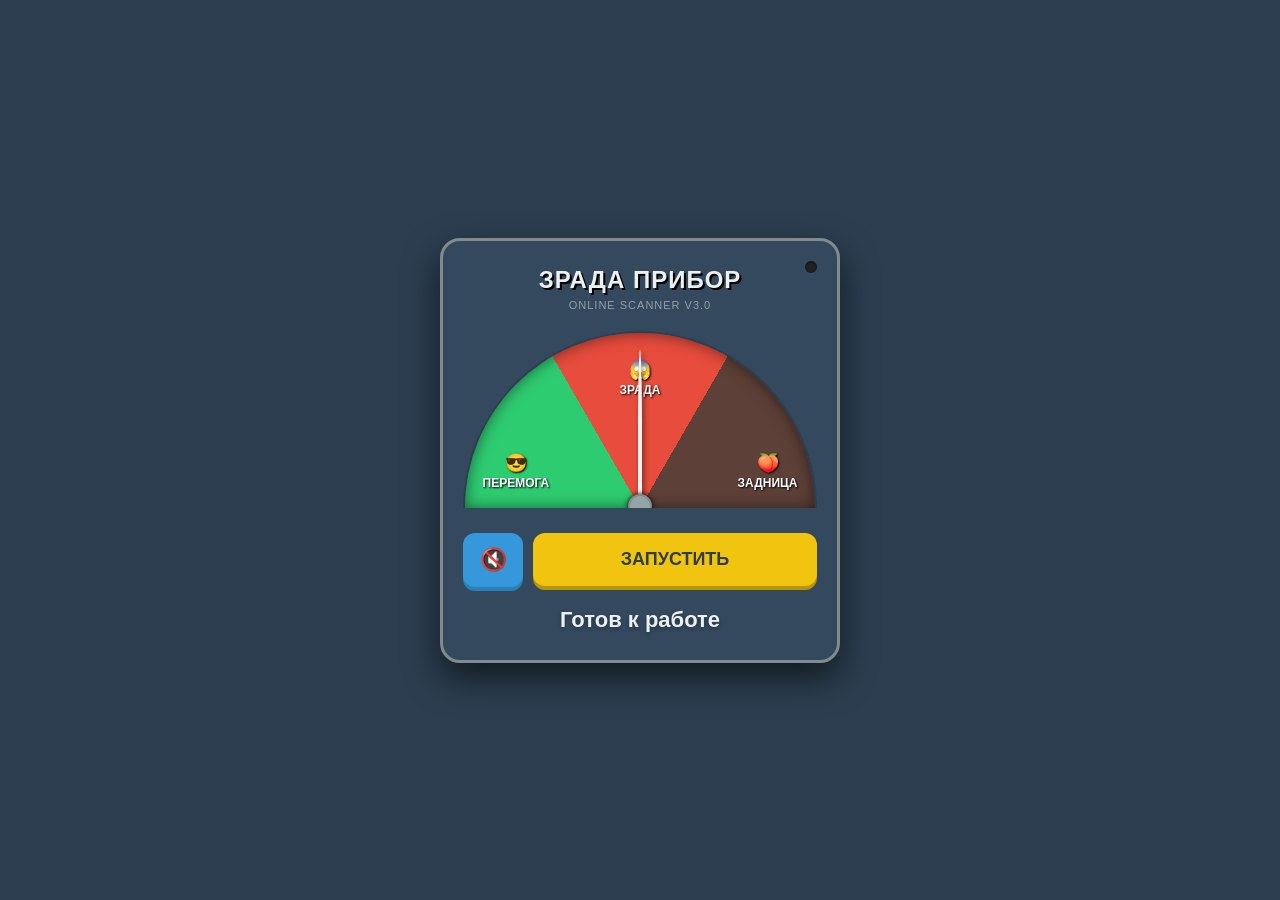
==== index.html @ 28466bad "Update index.html" ====
<!DOCTYPE html>
<html lang="ru">
<head>
    <meta charset="UTF-8">
    <meta name="viewport" content="width=device-width, initial-scale=1.0, maximum-scale=1.0, user-scalable=no, viewport-fit=cover">
    
    <!-- SEO и Соцсети -->
    <title>Зрада Прибор | Онлайн Анализатор</title>
    <meta name="description" content="Узнай судьбу: Перемога, Зрада или Тотальная Задница? Мем-анализатор ситуации.">
    <meta property="og:title" content="Зрада Прибор Онлайн">
    <meta property="og:description" content="Генератор случайных прогнозов. Проверь свой уровень удачи прямо сейчас.">
    <meta property="og:type" content="website">
    
    <!-- Настройки для мобилок (iOS/Android) -->
    <meta name="apple-mobile-web-app-capable" content="yes">
    <meta name="apple-mobile-web-app-status-bar-style" content="black-translucent">
    <meta name="theme-color" content="#2c3e50">
    
    <!-- Иконка сайта (генерируется из эмодзи) -->
    <link rel="icon" href="data:image/svg+xml,<svg xmlns=%22http://www.w3.org/2000/svg%22 viewBox=%220 0 100 100%22><text y=%22.9em%22 font-size=%2290%22>🧭</text></svg>">

    <style>
        /* CSS STYLES */
        :root {
            --bg-color: #2c3e50;
            --panel-color: #34495e;
            --text-color: #ecf0f1;
            --accent-yellow: #f1c40f;
            --accent-dark-yellow: #b7950b;
            --peremoga: #2ecc71;
            --zrada: #e74c3c;
            --zadnitsa: #5d4037;
        }

        body {
            font-family: -apple-system, BlinkMacSystemFont, 'Segoe UI', Roboto, Helvetica, Arial, sans-serif;
            background-color: var(--bg-color);
            display: flex;
            justify-content: center;
            align-items: center;
            min-height: 100vh;
            height: 100dvh; 
            margin: 0;
            color: var(--text-color);
            user-select: none;
            -webkit-user-select: none;
            overflow: hidden;
            touch-action: manipulation;
        }

        .device-container {
            background-color: var(--panel-color);
            padding: 20px;
            border-radius: 20px;
            box-shadow: 0 15px 35px rgba(0,0,0,0.6);
            text-align: center;
            width: 90%; 
            max-width: 400px;
            border: 3px solid #7f8c8d;
            position: relative;
            transition: transform 0.1s;
            box-sizing: border-box;
        }

        .shaking { animation: shake 0.5s infinite; }

        @keyframes shake {
            0% { transform: translate(1px, 1px) rotate(0deg); }
            20% { transform: translate(-2px, 0px) rotate(1deg); }
            40% { transform: translate(1px, -1px) rotate(1deg); }
            60% { transform: translate(-2px, 1px) rotate(0deg); }
            80% { transform: translate(-1px, -1px) rotate(1deg); }
            100% { transform: translate(1px, -2px) rotate(-1deg); }
        }

        h1 {
            margin: 5px 0;
            text-transform: uppercase;
            letter-spacing: 1px;
            font-size: 24px;
            text-shadow: 2px 2px 0px #000;
        }

        .subtitle {
            font-size: 11px;
            color: #bdc3c7;
            margin-bottom: 20px;
            text-transform: uppercase;
            opacity: 0.7;
            letter-spacing: 1px;
        }

        .gauge-wrapper {
            position: relative;
            width: 100%;
            height: 0;
            padding-bottom: 50%;
            margin: 0 auto;
            overflow: hidden;
        }

        .gauge {
            width: 100%;
            height: 100%;
            position: absolute;
            top: 0;
            left: 0;
            border-radius: 500px 500px 0 0;
            background: conic-gradient(
                from 270deg at 50% 100%, 
                var(--peremoga) 0deg 60deg,  
                var(--zrada) 60deg 120deg, 
                var(--zadnitsa) 120deg 180deg 
            );
            box-shadow: inset 0 0 15px rgba(0,0,0,0.5);
            border: 2px solid var(--bg-color);
            border-bottom: none;
            box-sizing: border-box;
        }

        .label {
            position: absolute;
            font-size: 12px;
            font-weight: bold;
            text-shadow: 1px 1px 2px black;
            z-index: 2;
            text-transform: uppercase;
        }
        @media (max-width: 360px) { .label { font-size: 10px; } }

        .label-peremoga { bottom: 10%; left: 5%; color: #fff; }
        .label-zrada { top: 15%; left: 50%; transform: translateX(-50%); color: #fff; }
        .label-zadnitsa { bottom: 10%; right: 5%; color: #fff; }

        .emoji { font-size: 18px; display: block; text-align: center; margin-bottom: 2px; }

        .needle {
            width: 4px;
            height: 90%;
            background-color: #ecf0f1;
            position: absolute;
            bottom: 0;
            left: 50%;
            margin-left: -2px;
            transform-origin: bottom center;
            transform: rotate(0deg); 
            z-index: 10;
            border-radius: 50% 50% 0 0;
            box-shadow: 2px 2px 5px rgba(0,0,0,0.5);
            will-change: transform;
        }

        .needle-center {
            width: 20px;
            height: 20px;
            background-color: #95a5a6;
            border-radius: 50%;
            position: absolute;
            bottom: -10px;
            left: 50%;
            transform: translateX(-50%);
            z-index: 11;
            box-shadow: 0 0 5px black;
            border: 2px solid #7f8c8d;
        }

        .controls {
            margin-top: 25px;
            display: flex;
            gap: 10px;
            justify-content: center;
            align-items: center;
        }

        button {
            background-color: var(--accent-yellow);
            border: none;
            padding: 16px;
            font-size: 16px;
            font-weight: bold;
            color: var(--bg-color);
            border-radius: 12px;
            cursor: pointer;
            transition: transform 0.1s;
            box-shadow: 0 4px 0 var(--accent-dark-yellow);
            -webkit-tap-highlight-color: transparent;
            outline: none;
        }

        button:active {
            transform: translateY(4px);
            box-shadow: 0 0 0 var(--accent-dark-yellow);
        }

        button:disabled {
            background-color: #95a5a6;
            box-shadow: none;
            cursor: not-allowed;
            transform: translateY(4px);
            opacity: 0.7;
        }

        #scanBtn { flex-grow: 1; font-size: 18px; }

        .sound-btn {
            background-color: #3498db;
            box-shadow: 0 4px 0 #2980b9;
            color: white;
            width: 60px;
            font-size: 22px;
            padding: 14px 0;
        }
        .sound-btn:active { box-shadow: 0 0 0 #2980b9; }

        #result-text {
            margin-top: 20px;
            font-size: 22px;
            font-weight: bold;
            min-height: 1.5em;
            color: var(--text-color);
            text-shadow: 0 2px 4px rgba(0,0,0,0.3);
            line-height: 1.2;
        }

        .status-light {
            width: 12px;
            height: 12px;
            background-color: #222;
            border-radius: 50%;
            position: absolute;
            top: 20px;
            right: 20px;
            box-shadow: inset 0 1px 3px rgba(0,0,0,0.5);
            transition: background 0.3s;
        }
        .status-light.active {
            background-color: #e74c3c;
            box-shadow: 0 0 8px #e74c3c;
            animation: blink 0.15s infinite alternate;
        }

        @keyframes blink { from { opacity: 0.5; } to { opacity: 1; } }
    </style>
</head>
<body>

    <div class="device-container" id="device">
        <div class="status-light" id="led"></div>
        <h1>ЗРАДА ПРИБОР</h1>
        <div class="subtitle">Online Scanner v3.0</div>
        
        <div class="gauge-wrapper">
            <div class="gauge">
                <span class="label label-peremoga"><span class="emoji">😎</span>ПЕРЕМОГА</span>
                <span class="label label-zrada"><span class="emoji">😱</span>ЗРАДА</span>
                <span class="label label-zadnitsa"><span class="emoji">🍑</span>ЗАДНИЦА</span>
                
                <div class="needle" id="needle"></div>
            </div>
            <div class="needle-center"></div>
        </div>

        <div class="controls">
            <button class="sound-btn" id="soundBtn" aria-label="Звук" onclick="toggleSound()">🔇</button>
            <button id="scanBtn" onclick="startAnalysis()">ЗАПУСТИТЬ</button>
        </div>

        <div id="result-text">Готов к работе</div>
    </div>

    <script>
        // Предотвращаем скролл и зум на iOS
        document.addEventListener('gesturestart', function (e) { e.preventDefault(); });

        const needle = document.getElementById('needle');
        const resultText = document.getElementById('result-text');
        const scanBtn = document.getElementById('scanBtn');
        const device = document.getElementById('device');
        const led = document.getElementById('led');
        const soundBtn = document.getElementById('soundBtn');

        let isSoundOn = false;
        let audioCtx = null;

        // Unlock AudioContext for iOS Safari
        function unlockAudio() {
            if (!audioCtx) {
                const AudioContext = window.AudioContext || window.webkitAudioContext;
                audioCtx = new AudioContext();
            }
            if (audioCtx.state === 'suspended') {
                audioCtx.resume();
            }
            // Silent buffer to unlock
            const buffer = audioCtx.createBuffer(1, 1, 22050);
            const source = audioCtx.createBufferSource();
            source.buffer = buffer;
            source.connect(audioCtx.destination);
            source.start(0);
        }

        function toggleSound() {
            unlockAudio();
            isSoundOn = !isSoundOn;
            soundBtn.innerText = isSoundOn ? "🔊" : "🔇";
            soundBtn.style.backgroundColor = isSoundOn ? "#2ecc71" : "#3498db";
        }

        function playTone(type) {
            if (!isSoundOn || !audioCtx) return;

            const now = audioCtx.currentTime;
            
            if (type === 'tick') {
                const osc = audioCtx.createOscillator();
                const gain = audioCtx.createGain();
                osc.connect(gain);
                gain.connect(audioCtx.destination);
                osc.type = 'square';
                osc.frequency.setValueAtTime(150 + Math.random() * 50, now);
                gain.gain.setValueAtTime(0.05, now);
                gain.gain.exponentialRampToValueAtTime(0.001, now + 0.05);
                osc.start(now);
                osc.stop(now + 0.05);
            } 
            else if (type === 'peremoga') {
                const playNote = (f, d) => {
                    const o = audioCtx.createOscillator();
                    const g = audioCtx.createGain();
                    o.connect(g);
                    g.connect(audioCtx.destination);
                    o.type = 'triangle';
                    o.frequency.value = f;
                    g.gain.setValueAtTime(0.1, now + d);
                    g.gain.linearRampToValueAtTime(0, now + d + 0.3);
                    o.start(now + d);
                    o.stop(now + d + 0.3);
                };
                playNote(523.25, 0); // C
                playNote(659.25, 0.1); // E
                playNote(783.99, 0.2); // G
                playNote(1046.50, 0.4); // High C
            } 
            else if (type === 'zrada') {
                const osc = audioCtx.createOscillator();
                const gain = audioCtx.createGain();
                osc.connect(gain);
                gain.connect(audioCtx.destination);
                osc.type = 'sawtooth';
                osc.frequency.setValueAtTime(600, now);
                osc.frequency.linearRampToValueAtTime(800, now + 0.2);
                osc.frequency.linearRampToValueAtTime(600, now + 0.4);
                gain.gain.setValueAtTime(0.1, now);
                gain.gain.linearRampToValueAtTime(0, now + 0.4);
                osc.start(now);
                osc.stop(now + 0.4);
            } 
            else if (type === 'zadnitsa') {
                const osc = audioCtx.createOscillator();
                const gain = audioCtx.createGain();
                osc.connect(gain);
                gain.connect(audioCtx.destination);
                osc.type = 'sawtooth';
                osc.frequency.setValueAtTime(120, now);
                osc.frequency.exponentialRampToValueAtTime(40, now + 0.6);
                gain.gain.setValueAtTime(0.2, now);
                gain.gain.linearRampToValueAtTime(0, now + 0.6);
                osc.start(now);
                osc.stop(now + 0.6);
            }
        }

        function startAnalysis() {
            if (isSoundOn) unlockAudio();

            scanBtn.disabled = true;
            scanBtn.innerText = "⏳...";
            resultText.innerText = "АНАЛИЗ ДАННЫХ";
            resultText.style.color = "#ecf0f1";
            
            device.classList.add('shaking');
            led.classList.add('active');
            
            needle.style.transition = "none";

            let scanSteps = 0;
            const maxSteps = 30; // Чуть дольше для саспенса

            const interval = setInterval(() => {
                const randomAngle = Math.floor(Math.random() * 180) - 90;
                needle.style.transform = `rotate(${randomAngle}deg)`;
                
                if (scanSteps % 4 === 0) playTone('tick');
                if (navigator.vibrate) navigator.vibrate(5);

                scanSteps++;
                if (scanSteps >= maxSteps) finishAnalysis(interval);
            }, 70);
        }

        function finishAnalysis(interval) {
            clearInterval(interval);
            device.classList.remove('shaking');
            led.classList.remove('active');

            const finalAngle = Math.floor(Math.random() * 180) - 90;
            // Реалистичный отскок стрелки
            needle.style.transition = "transform 0.8s cubic-bezier(0.34, 1.56, 0.64, 1)"; 
            
            setTimeout(() => {
                needle.style.transform = `rotate(${finalAngle}deg)`;
                showResult(finalAngle);
            }, 50);
        }

        function showResult(angle) {
            setTimeout(() => {
                let text = "";
                let color = "";
                let soundType = "";

                if (angle <= -30) {
                    text = "ЕСТЬ ПЕРЕМОГА! 😎";
                    color = "#2ecc71";
                    soundType = "peremoga";
                } else if (angle > -30 && angle < 30) {
                    text = "УВЫ, ЗРАДА! 🤬";
                    color = "#e74c3c";
                    soundType = "zrada";
                } else {
                    text = "ПОЛНАЯ ЗАДНИЦА 🍑";
                    color = "#d35400";
                    soundType = "zadnitsa";
                }

                resultText.innerText = text;
                resultText.style.color = color;
                playTone(soundType);
                
                if (navigator.vibrate) navigator.vibrate([50, 50, 50]);

                scanBtn.disabled = false;
                scanBtn.innerText = "ЗАПУСТИТЬ";
            }, 600);
        }
    </script>
</body>
</html>
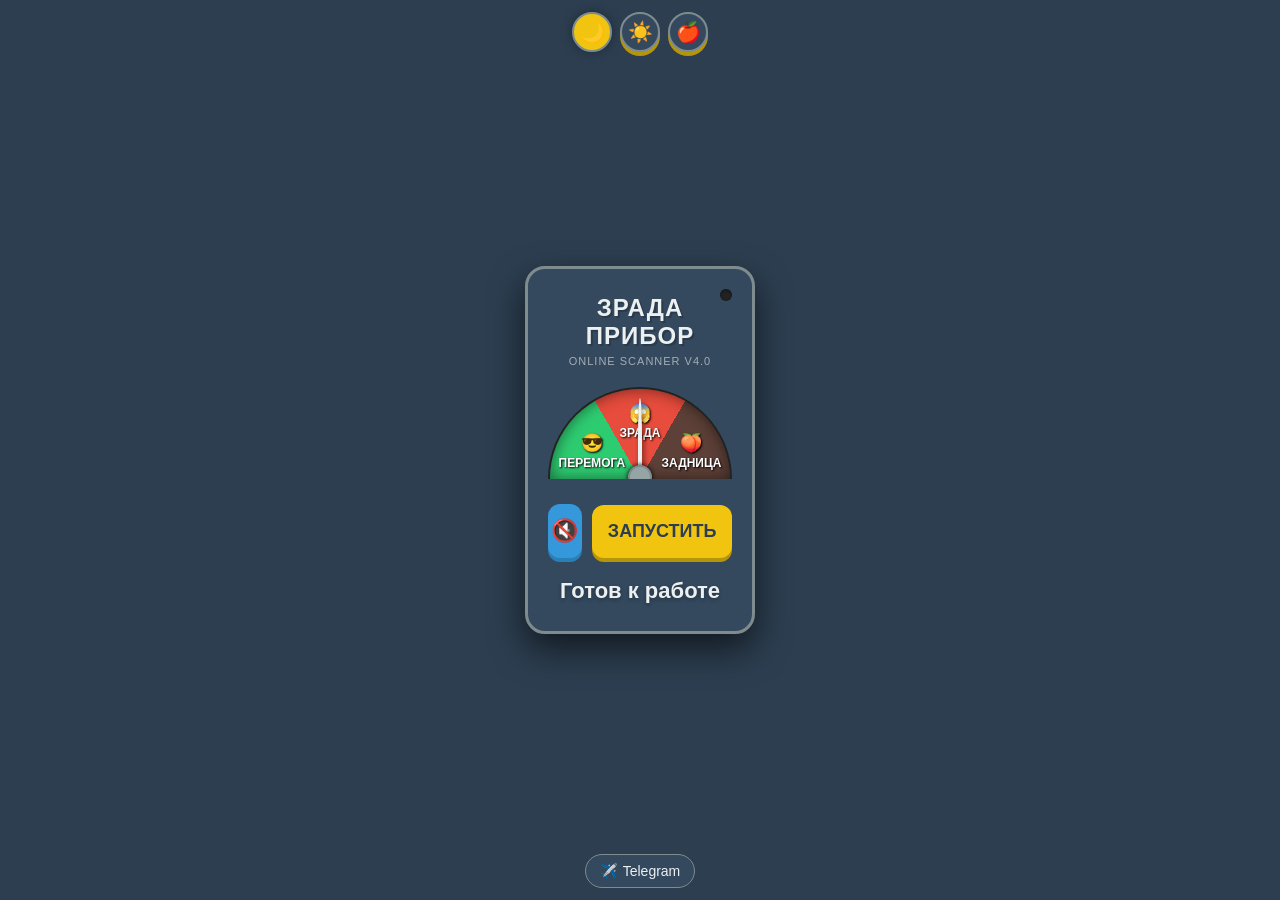
==== commit b956b5dc: "Update index.html" ====
--- a/index.html
+++ b/index.html
@@ -16,12 +16,12 @@
     <meta name="apple-mobile-web-app-status-bar-style" content="black-translucent">
     <meta name="theme-color" content="#2c3e50">
     
-    <!-- Иконка сайта (генерируется из эмодзи) -->
+    <!-- Иконка сайта -->
     <link rel="icon" href="data:image/svg+xml,<svg xmlns=%22http://www.w3.org/2000/svg%22 viewBox=%220 0 100 100%22><text y=%22.9em%22 font-size=%2290%22>🧭</text></svg>">
 
     <style>
-        /* CSS STYLES */
-        :root {
+        /* ТЕМНАЯ ТЕМА (по умолчанию) */
+        :root.dark-theme {
             --bg-color: #2c3e50;
             --panel-color: #34495e;
             --text-color: #ecf0f1;
@@ -30,12 +30,43 @@
             --peremoga: #2ecc71;
             --zrada: #e74c3c;
             --zadnitsa: #5d4037;
+            --border-color: #7f8c8d;
+            --label-color: #222;
+        }
+
+        /* СВЕТЛАЯ ТЕМА */
+        :root.light-theme {
+            --bg-color: #f5f5f7;
+            --panel-color: #ffffff;
+            --text-color: #1d1d1f;
+            --accent-yellow: #ffd60a;
+            --accent-dark-yellow: #b59e00;
+            --peremoga: #34c759;
+            --zrada: #ff3b30;
+            --zadnitsa: #a0522d;
+            --border-color: #d5d5d7;
+            --label-color: #f5f5f7;
+        }
+
+        /* iOS 26 СТИЛЬ */
+        :root.ios-theme {
+            --bg-color: #000000;
+            --panel-color: #1c1c1e;
+            --text-color: #ffffff;
+            --accent-yellow: #0a84ff;
+            --accent-dark-yellow: #0066cc;
+            --peremoga: #30b0c0;
+            --zrada: #ff453a;
+            --zadnitsa: #a2845c;
+            --border-color: #424245;
+            --label-color: #000000;
         }
 
         body {
             font-family: -apple-system, BlinkMacSystemFont, 'Segoe UI', Roboto, Helvetica, Arial, sans-serif;
             background-color: var(--bg-color);
             display: flex;
+            flex-direction: column;
             justify-content: center;
             align-items: center;
             min-height: 100vh;
@@ -46,6 +77,52 @@
             -webkit-user-select: none;
             overflow: hidden;
             touch-action: manipulation;
+            transition: background-color 0.3s;
+        }
+
+        .header {
+            position: absolute;
+            top: 12px;
+            left: 0;
+            right: 0;
+            display: flex;
+            justify-content: center;
+            gap: 8px;
+            z-index: 100;
+        }
+
+        .theme-btn {
+            width: 40px;
+            height: 40px;
+            border-radius: 50%;
+            border: 2px solid var(--border-color);
+            background-color: var(--panel-color);
+            color: var(--text-color);
+            font-size: 20px;
+            cursor: pointer;
+            transition: all 0.3s;
+            display: flex;
+            align-items: center;
+            justify-content: center;
+            -webkit-tap-highlight-color: transparent;
+            outline: none;
+        }
+
+        .theme-btn:active {
+            transform: scale(0.9);
+        }
+
+        .theme-btn.active {
+            background-color: var(--accent-yellow);
+            color: var(--bg-color);
+            box-shadow: 0 0 12px rgba(0, 0, 0, 0.3);
+        }
+
+        .main-container {
+            display: flex;
+            justify-content: center;
+            align-items: center;
+            flex: 1;
         }
 
         .device-container {
@@ -56,10 +133,19 @@
             text-align: center;
             width: 90%; 
             max-width: 400px;
-            border: 3px solid #7f8c8d;
+            border: 3px solid var(--border-color);
             position: relative;
-            transition: transform 0.1s;
+            transition: all 0.3s;
             box-sizing: border-box;
+        }
+
+        .light-theme .device-container {
+            box-shadow: 0 10px 30px rgba(0,0,0,0.1);
+        }
+
+        .ios-theme .device-container {
+            border-radius: 30px;
+            box-shadow: 0 20px 60px rgba(0,0,0,0.8);
         }
 
         .shaking { animation: shake 0.5s infinite; }
@@ -78,15 +164,19 @@
             text-transform: uppercase;
             letter-spacing: 1px;
             font-size: 24px;
-            text-shadow: 2px 2px 0px #000;
+            text-shadow: 2px 2px 0px rgba(0,0,0,0.2);
+        }
+
+        .light-theme h1 {
+            text-shadow: none;
         }
 
         .subtitle {
             font-size: 11px;
-            color: #bdc3c7;
+            color: var(--text-color);
             margin-bottom: 20px;
             text-transform: uppercase;
-            opacity: 0.7;
+            opacity: 0.6;
             letter-spacing: 1px;
         }
 
@@ -113,7 +203,7 @@
                 var(--zadnitsa) 120deg 180deg 
             );
             box-shadow: inset 0 0 15px rgba(0,0,0,0.5);
-            border: 2px solid var(--bg-color);
+            border: 2px solid var(--label-color);
             border-bottom: none;
             box-sizing: border-box;
         }
@@ -137,7 +227,7 @@
         .needle {
             width: 4px;
             height: 90%;
-            background-color: #ecf0f1;
+            background-color: var(--text-color);
             position: absolute;
             bottom: 0;
             left: 50%;
@@ -161,7 +251,7 @@
             transform: translateX(-50%);
             z-index: 11;
             box-shadow: 0 0 5px black;
-            border: 2px solid #7f8c8d;
+            border: 2px solid var(--border-color);
         }
 
         .controls {
@@ -200,6 +290,11 @@
             opacity: 0.7;
         }
 
+        .ios-theme button {
+            border-radius: 18px;
+            padding: 14px 18px;
+        }
+
         #scanBtn { flex-grow: 1; font-size: 18px; }
 
         .sound-btn {
@@ -222,10 +317,14 @@
             line-height: 1.2;
         }
 
+        .light-theme #result-text {
+            text-shadow: none;
+        }
+
         .status-light {
             width: 12px;
             height: 12px;
-            background-color: #222;
+            background-color: var(--label-color);
             border-radius: 50%;
             position: absolute;
             top: 20px;
@@ -240,36 +339,84 @@
         }
 
         @keyframes blink { from { opacity: 0.5; } to { opacity: 1; } }
+
+        .footer {
+            position: absolute;
+            bottom: 12px;
+            left: 0;
+            right: 0;
+            display: flex;
+            justify-content: center;
+        }
+
+        .tg-link {
+            display: flex;
+            align-items: center;
+            gap: 6px;
+            padding: 8px 14px;
+            background-color: var(--panel-color);
+            color: var(--text-color);
+            text-decoration: none;
+            border-radius: 20px;
+            border: 1px solid var(--border-color);
+            font-size: 14px;
+            font-weight: 500;
+            transition: all 0.3s;
+            -webkit-tap-highlight-color: transparent;
+        }
+
+        .tg-link:active {
+            transform: scale(0.95);
+            opacity: 0.8;
+        }
+
+        .light-theme .tg-link {
+            box-shadow: 0 2px 8px rgba(0,0,0,0.08);
+        }
     </style>
 </head>
-<body>
-
-    <div class="device-container" id="device">
-        <div class="status-light" id="led"></div>
-        <h1>ЗРАДА ПРИБОР</h1>
-        <div class="subtitle">Online Scanner v3.0</div>
-        
-        <div class="gauge-wrapper">
-            <div class="gauge">
-                <span class="label label-peremoga"><span class="emoji">😎</span>ПЕРЕМОГА</span>
-                <span class="label label-zrada"><span class="emoji">😱</span>ЗРАДА</span>
-                <span class="label label-zadnitsa"><span class="emoji">🍑</span>ЗАДНИЦА</span>
-                
-                <div class="needle" id="needle"></div>
+<body class="dark-theme">
+
+    <div class="header">
+        <button class="theme-btn active" id="darkBtn" onclick="setTheme('dark-theme')" title="Темная тема">🌙</button>
+        <button class="theme-btn" id="lightBtn" onclick="setTheme('light-theme')" title="Светлая тема">☀️</button>
+        <button class="theme-btn" id="iosBtn" onclick="setTheme('ios-theme')" title="iOS 26 стиль">🍎</button>
+    </div>
+
+    <div class="main-container">
+        <div class="device-container" id="device">
+            <div class="status-light" id="led"></div>
+            <h1>ЗРАДА ПРИБОР</h1>
+            <div class="subtitle">Online Scanner v4.0</div>
+            
+            <div class="gauge-wrapper">
+                <div class="gauge">
+                    <span class="label label-peremoga"><span class="emoji">😎</span>ПЕРЕМОГА</span>
+                    <span class="label label-zrada"><span class="emoji">😱</span>ЗРАДА</span>
+                    <span class="label label-zadnitsa"><span class="emoji">🍑</span>ЗАДНИЦА</span>
+                    
+                    <div class="needle" id="needle"></div>
+                </div>
+                <div class="needle-center"></div>
             </div>
-            <div class="needle-center"></div>
+
+            <div class="controls">
+                <button class="sound-btn" id="soundBtn" aria-label="Звук" onclick="toggleSound()">🔇</button>
+                <button id="scanBtn" onclick="startAnalysis()">ЗАПУСТИТЬ</button>
+            </div>
+
+            <div id="result-text">Готов к работе</div>
         </div>
-
-        <div class="controls">
-            <button class="sound-btn" id="soundBtn" aria-label="Звук" onclick="toggleSound()">🔇</button>
-            <button id="scanBtn" onclick="startAnalysis()">ЗАПУСТИТЬ</button>
-        </div>
-
-        <div id="result-text">Готов к работе</div>
     </div>
 
+    <div class="footer">
+        <a href="https://t.me/littleguyNEW" target="_blank" rel="noopener noreferrer" class="tg-link">
+            <span>✈️</span>
+            <span>Telegram</span>
+        </a>
+    </div>
+
     <script>
-        // Предотвращаем скролл и зум на iOS
         document.addEventListener('gesturestart', function (e) { e.preventDefault(); });
 
         const needle = document.getElementById('needle');
@@ -278,12 +425,35 @@
         const device = document.getElementById('device');
         const led = document.getElementById('led');
         const soundBtn = document.getElementById('soundBtn');
+        const darkBtn = document.getElementById('darkBtn');
+        const lightBtn = document.getElementById('lightBtn');
+        const iosBtn = document.getElementById('iosBtn');
 
         let isSoundOn = false;
         let audioCtx = null;
-
-        // Unlock AudioContext for iOS Safari
-        function unlockAudio() {
+        let bgMusicGain = null;
+        let bgMusicOsc = null;
+        let currentTheme = 'dark-theme';
+
+        function setTheme(theme) {
+            document.documentElement.className = theme;
+            currentTheme = theme;
+            
+            darkBtn.classList.toggle('active', theme === 'dark-theme');
+            lightBtn.classList.toggle('active', theme === 'light-theme');
+            iosBtn.classList.toggle('active', theme === 'ios-theme');
+            
+            localStorage.setItem('zrada-theme', theme);
+        }
+
+        // Загружаем сохраненную тему при загрузке страницы
+        window.addEventListener('DOMContentLoaded', () => {
+            const savedTheme = localStorage.getItem('zrada-theme') || 'dark-theme';
+            setTheme(savedTheme);
+        });
+
+        // Инициализация AudioContext
+        function initAudio() {
             if (!audioCtx) {
                 const AudioContext = window.AudioContext || window.webkitAudioContext;
                 audioCtx = new AudioContext();
@@ -291,12 +461,24 @@
             if (audioCtx.state === 'suspended') {
                 audioCtx.resume();
             }
-            // Silent buffer to unlock
-            const buffer = audioCtx.createBuffer(1, 1, 22050);
-            const source = audioCtx.createBufferSource();
-            source.buffer = buffer;
-            source.connect(audioCtx.destination);
-            source.start(0);
+        }
+
+        function unlockAudio() {
+            if (!audioCtx) {
+                initAudio();
+                const now = audioCtx.currentTime;
+                const osc = audioCtx.createOscillator();
+                const gain = audioCtx.createGain();
+                osc.connect(gain);
+                gain.connect(audioCtx.destination);
+                gain.gain.setValueAtTime(0.001, now);
+                osc.frequency.value = 100;
+                osc.start(now);
+                osc.stop(now + 0.05);
+            }
+            if (audioCtx && audioCtx.state === 'suspended') {
+                audioCtx.resume();
+            }
         }
 
         function toggleSound() {
@@ -304,6 +486,37 @@
             isSoundOn = !isSoundOn;
             soundBtn.innerText = isSoundOn ? "🔊" : "🔇";
             soundBtn.style.backgroundColor = isSoundOn ? "#2ecc71" : "#3498db";
+        }
+
+        function playBackgroundMusic() {
+            if (!isSoundOn || !audioCtx) return;
+
+            if (bgMusicOsc) {
+                bgMusicOsc.stop();
+                bgMusicGain.gain.cancelScheduledValues(audioCtx.currentTime);
+            }
+
+            bgMusicOsc = audioCtx.createOscillator();
+            bgMusicGain = audioCtx.createGain();
+            bgMusicOsc.connect(bgMusicGain);
+            bgMusicGain.connect(audioCtx.destination);
+            bgMusicOsc.type = 'sine';
+            
+            const now = audioCtx.currentTime;
+            bgMusicGain.gain.setValueAtTime(0.08, now);
+            
+            const notes = [220, 247, 277, 294, 330, 370, 415, 440];
+            let time = now;
+            
+            for (let i = 0; i < 12; i++) {
+                const freq = notes[Math.floor(Math.random() * notes.length)];
+                bgMusicOsc.frequency.setTargetAtTime(freq, time, 0.05);
+                time += 0.2;
+            }
+            
+            bgMusicOsc.start(now);
+            bgMusicGain.gain.setTargetAtTime(0, now + 2.4, 0.1);
+            bgMusicOsc.stop(now + 2.5);
         }
 
         function playTone(type) {
@@ -317,11 +530,11 @@
                 osc.connect(gain);
                 gain.connect(audioCtx.destination);
                 osc.type = 'square';
-                osc.frequency.setValueAtTime(150 + Math.random() * 50, now);
-                gain.gain.setValueAtTime(0.05, now);
-                gain.gain.exponentialRampToValueAtTime(0.001, now + 0.05);
+                osc.frequency.setValueAtTime(200 + Math.random() * 100, now);
+                gain.gain.setValueAtTime(0.06, now);
+                gain.gain.exponentialRampToValueAtTime(0.001, now + 0.08);
                 osc.start(now);
-                osc.stop(now + 0.05);
+                osc.stop(now + 0.08);
             } 
             else if (type === 'peremoga') {
                 const playNote = (f, d) => {
@@ -331,15 +544,15 @@
                     g.connect(audioCtx.destination);
                     o.type = 'triangle';
                     o.frequency.value = f;
-                    g.gain.setValueAtTime(0.1, now + d);
-                    g.gain.linearRampToValueAtTime(0, now + d + 0.3);
+                    g.gain.setValueAtTime(0.15, now + d);
+                    g.gain.linearRampToValueAtTime(0, now + d + 0.35);
                     o.start(now + d);
-                    o.stop(now + d + 0.3);
+                    o.stop(now + d + 0.35);
                 };
-                playNote(523.25, 0); // C
-                playNote(659.25, 0.1); // E
-                playNote(783.99, 0.2); // G
-                playNote(1046.50, 0.4); // High C
+                playNote(523.25, 0);
+                playNote(659.25, 0.15);
+                playNote(783.99, 0.3);
+                playNote(1046.50, 0.5);
             } 
             else if (type === 'zrada') {
                 const osc = audioCtx.createOscillator();
@@ -347,13 +560,12 @@
                 osc.connect(gain);
                 gain.connect(audioCtx.destination);
                 osc.type = 'sawtooth';
-                osc.frequency.setValueAtTime(600, now);
-                osc.frequency.linearRampToValueAtTime(800, now + 0.2);
-                osc.frequency.linearRampToValueAtTime(600, now + 0.4);
-                gain.gain.setValueAtTime(0.1, now);
-                gain.gain.linearRampToValueAtTime(0, now + 0.4);
+                osc.frequency.setValueAtTime(700, now);
+                osc.frequency.linearRampToValueAtTime(300, now + 0.3);
+                gain.gain.setValueAtTime(0.15, now);
+                gain.gain.linearRampToValueAtValue(0, now + 0.3);
                 osc.start(now);
-                osc.stop(now + 0.4);
+                osc.stop(now + 0.3);
             } 
             else if (type === 'zadnitsa') {
                 const osc = audioCtx.createOscillator();
@@ -361,41 +573,42 @@
                 osc.connect(gain);
                 gain.connect(audioCtx.destination);
                 osc.type = 'sawtooth';
-                osc.frequency.setValueAtTime(120, now);
-                osc.frequency.exponentialRampToValueAtTime(40, now + 0.6);
-                gain.gain.setValueAtTime(0.2, now);
-                gain.gain.linearRampToValueAtTime(0, now + 0.6);
+                osc.frequency.setValueAtTime(150, now);
+                osc.frequency.exponentialRampToValueAtTime(50, now + 0.7);
+                gain.gain.setValueAtTime(0.25, now);
+                gain.gain.linearRampToValueAtTime(0, now + 0.7);
                 osc.start(now);
-                osc.stop(now + 0.6);
+                osc.stop(now + 0.7);
             }
         }
 
         function startAnalysis() {
-            if (isSoundOn) unlockAudio();
+            unlockAudio();
 
             scanBtn.disabled = true;
             scanBtn.innerText = "⏳...";
             resultText.innerText = "АНАЛИЗ ДАННЫХ";
-            resultText.style.color = "#ecf0f1";
             
             device.classList.add('shaking');
             led.classList.add('active');
             
             needle.style.transition = "none";
+            
+            if (isSoundOn) playBackgroundMusic();
 
             let scanSteps = 0;
-            const maxSteps = 30; // Чуть дольше для саспенса
+            const maxSteps = 35;
 
             const interval = setInterval(() => {
                 const randomAngle = Math.floor(Math.random() * 180) - 90;
                 needle.style.transform = `rotate(${randomAngle}deg)`;
                 
-                if (scanSteps % 4 === 0) playTone('tick');
-                if (navigator.vibrate) navigator.vibrate(5);
+                if (scanSteps % 3 === 0) playTone('tick');
+                if (navigator.vibrate) navigator.vibrate(8);
 
                 scanSteps++;
                 if (scanSteps >= maxSteps) finishAnalysis(interval);
-            }, 70);
+            }, 60);
         }
 
         function finishAnalysis(interval) {
@@ -403,9 +616,13 @@
             device.classList.remove('shaking');
             led.classList.remove('active');
 
+            if (bgMusicOsc) {
+                bgMusicOsc.stop();
+                bgMusicGain.gain.cancelScheduledValues(audioCtx.currentTime);
+            }
+
             const finalAngle = Math.floor(Math.random() * 180) - 90;
-            // Реалистичный отскок стрелки
-            needle.style.transition = "transform 0.8s cubic-bezier(0.34, 1.56, 0.64, 1)"; 
+            needle.style.transition = "transform 0.9s cubic-bezier(0.34, 1.56, 0.64, 1)"; 
             
             setTimeout(() => {
                 needle.style.transform = `rotate(${finalAngle}deg)`;
@@ -437,11 +654,11 @@
                 resultText.style.color = color;
                 playTone(soundType);
                 
-                if (navigator.vibrate) navigator.vibrate([50, 50, 50]);
+                if (navigator.vibrate) navigator.vibrate([100, 50, 100]);
 
                 scanBtn.disabled = false;
                 scanBtn.innerText = "ЗАПУСТИТЬ";
-            }, 600);
+            }, 700);
         }
     </script>
 </body>
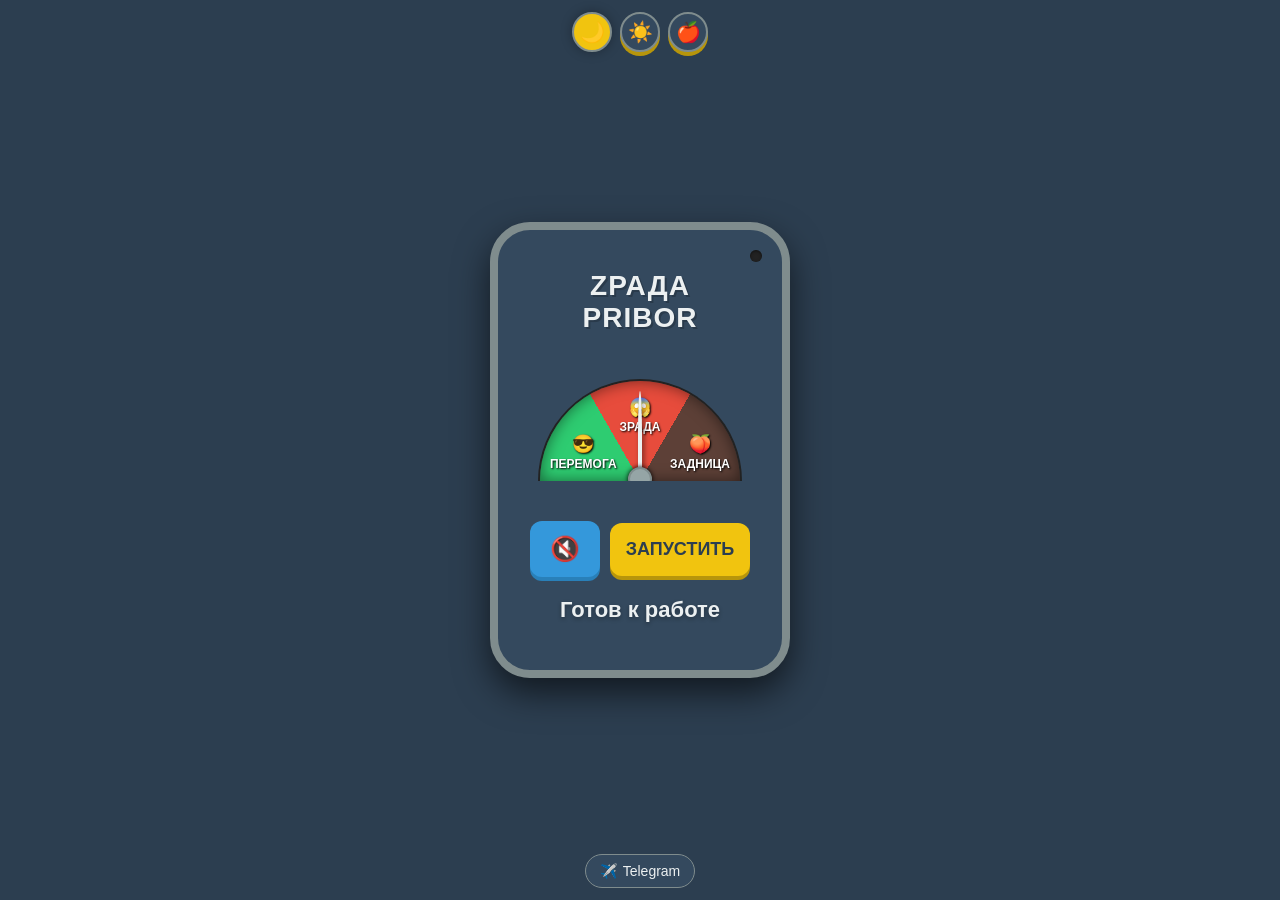
==== commit c2c1cfa9: "Update index.html" ====
--- a/index.html
+++ b/index.html
@@ -118,6 +118,33 @@
             box-shadow: 0 0 12px rgba(0, 0, 0, 0.3);
         }
 
+        .bg-toggle-btn {
+            width: 40px;
+            height: 40px;
+            border-radius: 50%;
+            border: 2px solid var(--border-color);
+            background-color: var(--panel-color);
+            color: var(--text-color);
+            font-size: 20px;
+            cursor: pointer;
+            transition: all 0.3s;
+            display: flex;
+            align-items: center;
+            justify-content: center;
+            -webkit-tap-highlight-color: transparent;
+            outline: none;
+        }
+
+        .bg-toggle-btn:active {
+            transform: scale(0.9);
+        }
+
+        .bg-toggle-btn.active {
+            background-color: var(--accent-yellow);
+            color: var(--bg-color);
+            box-shadow: 0 0 12px rgba(0, 0, 0, 0.3);
+        }
+
         .main-container {
             display: flex;
             justify-content: center;
@@ -127,16 +154,20 @@
 
         .device-container {
             background-color: var(--panel-color);
-            padding: 20px;
-            border-radius: 20px;
+            padding: 40px;
+            border-radius: 40px;
             box-shadow: 0 15px 35px rgba(0,0,0,0.6);
             text-align: center;
-            width: 90%; 
-            max-width: 400px;
-            border: 3px solid var(--border-color);
+            width: 80%; 
+            max-width: 600px;
+            min-width: 300px;
+            border: 8px solid var(--border-color);
             position: relative;
             transition: all 0.3s;
             box-sizing: border-box;
+            display: flex;
+            flex-direction: column;
+            justify-content: space-between;
         }
 
         .light-theme .device-container {
@@ -146,6 +177,9 @@
         .ios-theme .device-container {
             border-radius: 30px;
             box-shadow: 0 20px 60px rgba(0,0,0,0.8);
+            background: rgba(28, 28, 30, 0.4);
+            backdrop-filter: blur(30px);
+            border: 1px solid rgba(255, 255, 255, 0.3);
         }
 
         .shaking { animation: shake 0.5s infinite; }
@@ -160,10 +194,10 @@
         }
 
         h1 {
-            margin: 5px 0;
+            margin: 0 0 5px 0;
             text-transform: uppercase;
             letter-spacing: 1px;
-            font-size: 24px;
+            font-size: 28px;
             text-shadow: 2px 2px 0px rgba(0,0,0,0.2);
         }
 
@@ -185,8 +219,9 @@
             width: 100%;
             height: 0;
             padding-bottom: 50%;
-            margin: 0 auto;
+            margin: 20px auto;
             overflow: hidden;
+            flex: 1;
         }
 
         .gauge {
@@ -255,7 +290,8 @@
         }
 
         .controls {
-            margin-top: 25px;
+            margin-top: 20px;
+            margin-bottom: 0;
             display: flex;
             gap: 10px;
             justify-content: center;
@@ -271,14 +307,18 @@
             color: var(--bg-color);
             border-radius: 12px;
             cursor: pointer;
-            transition: transform 0.1s;
+            transition: transform 0.1s, box-shadow 0.2s;
             box-shadow: 0 4px 0 var(--accent-dark-yellow);
             -webkit-tap-highlight-color: transparent;
             outline: none;
         }
 
+        button:hover {
+            transform: scale(1.05);
+        }
+
         button:active {
-            transform: translateY(4px);
+            transform: translateY(4px) scale(1.05);
             box-shadow: 0 0 0 var(--accent-dark-yellow);
         }
 
@@ -293,6 +333,9 @@
         .ios-theme button {
             border-radius: 18px;
             padding: 14px 18px;
+            background: rgba(52, 152, 219, 0.4);
+            backdrop-filter: blur(15px);
+            border: 1px solid rgba(255, 255, 255, 0.3);
         }
 
         #scanBtn { flex-grow: 1; font-size: 18px; }
@@ -301,9 +344,14 @@
             background-color: #3498db;
             box-shadow: 0 4px 0 #2980b9;
             color: white;
-            width: 60px;
-            font-size: 22px;
-            padding: 14px 0;
+            width: 70px;
+            height: 56px;
+            font-size: 24px;
+            padding: 0;
+            display: flex;
+            align-items: center;
+            justify-content: center;
+            flex-shrink: 0;
         }
         .sound-btn:active { box-shadow: 0 0 0 #2980b9; }
 
@@ -386,8 +434,8 @@
     <div class="main-container">
         <div class="device-container" id="device">
             <div class="status-light" id="led"></div>
-            <h1>ЗРАДА ПРИБОР</h1>
-            <div class="subtitle">Online Scanner v4.0</div>
+            <h1>ZРАДА PRIBOR</h1>
+            <div class="subtitle"></div>
             
             <div class="gauge-wrapper">
                 <div class="gauge">
@@ -434,6 +482,9 @@
         let bgMusicGain = null;
         let bgMusicOsc = null;
         let currentTheme = 'dark-theme';
+        let ambientMusicEnabled = true;
+        let ambientOsc = null;
+        let ambientGain = null;
 
         function setTheme(theme) {
             document.documentElement.className = theme;
@@ -443,13 +494,54 @@
             lightBtn.classList.toggle('active', theme === 'light-theme');
             iosBtn.classList.toggle('active', theme === 'ios-theme');
             
+            // Обновляем фон при смене темы
+            if (bgEnabled) {
+                toggleBackground();
+                toggleBackground();
+            }
+            
             localStorage.setItem('zrada-theme', theme);
         }
 
-        // Загружаем сохраненную тему при загрузке страницы
+        function toggleBackground() {
+            const bgToggle = document.getElementById('bgToggle');
+            bgEnabled = !bgEnabled;
+            
+            if (bgEnabled) {
+                const gradients = {
+                    'dark-theme': 'linear-gradient(135deg, #0f0f1e 0%, #1a1a3e 50%, #16213e 100%)',
+                    'light-theme': 'linear-gradient(135deg, #f5f5f7 0%, #e8e8eb 50%, #d9d9dd 100%)',
+                    'ios-theme': 'linear-gradient(135deg, #000000 0%, #0a0e27 50%, #1a1a2e 100%)'
+                };
+                document.body.style.background = gradients[currentTheme];
+                document.body.style.backgroundSize = '400% 400%';
+                document.body.style.animation = 'gradientShift 15s ease infinite';
+                bgToggle.classList.add('active');
+            } else {
+                const colors = {
+                    'dark-theme': '#0f0f1e',
+                    'light-theme': '#f5f5f7',
+                    'ios-theme': '#000000'
+                };
+                document.body.style.background = colors[currentTheme];
+                document.body.style.animation = 'none';
+                bgToggle.classList.remove('active');
+            }
+            
+            localStorage.setItem('zrada-bg', bgEnabled);
+        }
+
+        // Загружаем сохраненные настройки при загрузке страницы
         window.addEventListener('DOMContentLoaded', () => {
             const savedTheme = localStorage.getItem('zrada-theme') || 'dark-theme';
+            const savedBg = localStorage.getItem('zrada-bg') !== 'false';
+            
             setTheme(savedTheme);
+            
+            if (!savedBg) {
+                bgEnabled = true;
+                toggleBackground();
+            }
         });
 
         // Инициализация AudioContext
@@ -563,7 +655,7 @@
                 osc.frequency.setValueAtTime(700, now);
                 osc.frequency.linearRampToValueAtTime(300, now + 0.3);
                 gain.gain.setValueAtTime(0.15, now);
-                gain.gain.linearRampToValueAtValue(0, now + 0.3);
+                gain.gain.linearRampToValueAtTime(0, now + 0.3);
                 osc.start(now);
                 osc.stop(now + 0.3);
             } 
@@ -637,15 +729,15 @@
                 let soundType = "";
 
                 if (angle <= -30) {
-                    text = "ЕСТЬ ПЕРЕМОГА! 😎";
+                    text = "ЕСТЬ ПЕРЕМОГА! 🎉😎🚀";
                     color = "#2ecc71";
                     soundType = "peremoga";
                 } else if (angle > -30 && angle < 30) {
-                    text = "УВЫ, ЗРАДА! 🤬";
+                    text = "ZРАДА!!!! 😱💥🔥";
                     color = "#e74c3c";
                     soundType = "zrada";
                 } else {
-                    text = "ПОЛНАЯ ЗАДНИЦА 🍑";
+                    text = "ПОЛНАЯ ЗАДНИЦА 🍑😩💀";
                     color = "#d35400";
                     soundType = "zadnitsa";
                 }
@@ -660,6 +752,20 @@
                 scanBtn.innerText = "ЗАПУСТИТЬ";
             }, 700);
         }
+
+        // Загружаем сохраненные настройки при загрузке страницы
+        window.addEventListener('DOMContentLoaded', () => {
+            const savedTheme = localStorage.getItem('zrada-theme') || 'dark-theme';
+            const savedAmbient = localStorage.getItem('zrada-ambient') !== 'false';
+            
+            setTheme(savedTheme);
+            
+            if (savedAmbient) {
+                ambientMusicEnabled = true;
+                document.getElementById('musicToggle').classList.add('active');
+                startAmbientMusic();
+            }
+        });
     </script>
 </body>
 </html>
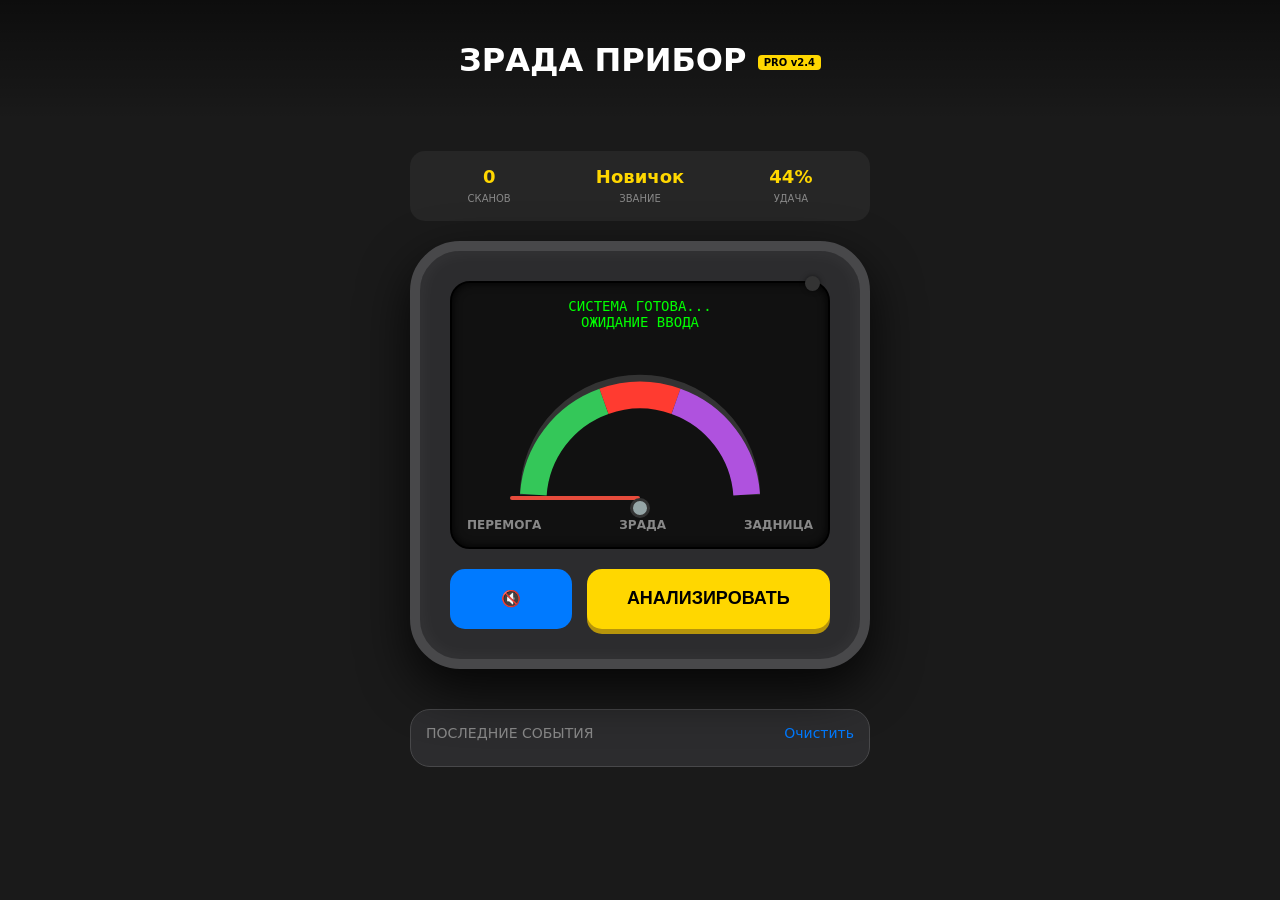
==== commit 7bd7e08c: "Update index.html" ====
--- a/index.html
+++ b/index.html
@@ -3,769 +3,613 @@
 <head>
     <meta charset="UTF-8">
     <meta name="viewport" content="width=device-width, initial-scale=1.0, maximum-scale=1.0, user-scalable=no, viewport-fit=cover">
+    <title>Зрада Прибор PRO | Версия 2.0</title>
+    <meta name="description" content="Ультимативный анализатор реальности. Перемога или Зрада?">
     
-    <!-- SEO и Соцсети -->
-    <title>Зрада Прибор | Онлайн Анализатор</title>
-    <meta name="description" content="Узнай судьбу: Перемога, Зрада или Тотальная Задница? Мем-анализатор ситуации.">
-    <meta property="og:title" content="Зрада Прибор Онлайн">
-    <meta property="og:description" content="Генератор случайных прогнозов. Проверь свой уровень удачи прямо сейчас.">
-    <meta property="og:type" content="website">
-    
-    <!-- Настройки для мобилок (iOS/Android) -->
-    <meta name="apple-mobile-web-app-capable" content="yes">
-    <meta name="apple-mobile-web-app-status-bar-style" content="black-translucent">
-    <meta name="theme-color" content="#2c3e50">
-    
-    <!-- Иконка сайта -->
-    <link rel="icon" href="data:image/svg+xml,<svg xmlns=%22http://www.w3.org/2000/svg%22 viewBox=%220 0 100 100%22><text y=%22.9em%22 font-size=%2290%22>🧭</text></svg>">
-
     <style>
-        /* ТЕМНАЯ ТЕМА (по умолчанию) */
-        :root.dark-theme {
-            --bg-color: #2c3e50;
-            --panel-color: #34495e;
-            --text-color: #ecf0f1;
-            --accent-yellow: #f1c40f;
-            --accent-dark-yellow: #b7950b;
-            --peremoga: #2ecc71;
-            --zrada: #e74c3c;
-            --zadnitsa: #5d4037;
-            --border-color: #7f8c8d;
-            --label-color: #222;
-        }
-
-        /* СВЕТЛАЯ ТЕМА */
-        :root.light-theme {
-            --bg-color: #f5f5f7;
-            --panel-color: #ffffff;
-            --text-color: #1d1d1f;
-            --accent-yellow: #ffd60a;
-            --accent-dark-yellow: #b59e00;
-            --peremoga: #34c759;
-            --zrada: #ff3b30;
-            --zadnitsa: #a0522d;
-            --border-color: #d5d5d7;
-            --label-color: #f5f5f7;
-        }
-
-        /* iOS 26 СТИЛЬ */
-        :root.ios-theme {
-            --bg-color: #000000;
-            --panel-color: #1c1c1e;
-            --text-color: #ffffff;
-            --accent-yellow: #0a84ff;
-            --accent-dark-yellow: #0066cc;
-            --peremoga: #30b0c0;
-            --zrada: #ff453a;
-            --zadnitsa: #a2845c;
-            --border-color: #424245;
-            --label-color: #000000;
-        }
+        :root {
+            --bg-dark: #1a1a1a;
+            --panel-dark: #2c2c2e;
+            --text-main: #ffffff;
+            --accent-gold: #ffd700;
+            --peremoga-color: #34c759;
+            --zrada-color: #ff3b30;
+            --zadnitsa-color: #af52de;
+            --button-blue: #007aff;
+            --border-ui: #48484a;
+        }
+
+        * { box-sizing: border-box; -webkit-tap-highlight-color: transparent; }
 
         body {
-            font-family: -apple-system, BlinkMacSystemFont, 'Segoe UI', Roboto, Helvetica, Arial, sans-serif;
-            background-color: var(--bg-color);
+            margin: 0;
+            padding: 0;
+            font-family: -apple-system, system-ui, BlinkMacSystemFont, "Segoe UI", Roboto, Ubuntu;
+            background-color: var(--bg-dark);
+            color: var(--text-main);
             display: flex;
             flex-direction: column;
-            justify-content: center;
             align-items: center;
             min-height: 100vh;
-            height: 100dvh; 
-            margin: 0;
-            color: var(--text-color);
+            overflow-x: hidden;
             user-select: none;
-            -webkit-user-select: none;
-            overflow: hidden;
-            touch-action: manipulation;
-            transition: background-color 0.3s;
-        }
-
-        .header {
+        }
+
+        /* Шапка */
+        .app-header {
+            width: 100%;
+            padding: 20px;
+            text-align: center;
+            background: linear-gradient(180deg, rgba(0,0,0,0.5) 0%, transparent 100%);
+        }
+
+        .version-badge {
+            font-size: 10px;
+            background: var(--accent-gold);
+            color: #000;
+            padding: 2px 6px;
+            border-radius: 4px;
+            font-weight: bold;
+            vertical-align: middle;
+        }
+
+        /* Основной контейнер прибора */
+        .main-layout {
+            display: flex;
+            flex-direction: column;
+            align-items: center;
+            gap: 20px;
+            padding: 20px;
+            width: 100%;
+            max-width: 500px;
+            flex-grow: 1;
+        }
+
+        .device-case {
+            background-color: var(--panel-dark);
+            width: 100%;
+            border-radius: 50px;
+            border: 10px solid var(--border-ui);
+            padding: 30px;
+            box-shadow: 0 20px 50px rgba(0,0,0,0.8), inset 0 0 20px rgba(255,255,255,0.05);
+            position: relative;
+            transition: transform 0.1s;
+        }
+
+        .screen-glass {
+            background: #111;
+            border-radius: 20px;
+            padding: 15px;
+            margin-bottom: 20px;
+            border: 2px solid #000;
+            box-shadow: inset 0 0 10px #000;
+        }
+
+        /* Индикатор LED */
+        .led-indicator {
+            width: 15px;
+            height: 15px;
+            border-radius: 50%;
+            background: #333;
             position: absolute;
-            top: 12px;
-            left: 0;
-            right: 0;
+            top: 25px;
+            right: 40px;
+            box-shadow: 0 0 5px rgba(0,0,0,0.5);
+        }
+        .led-active { background: #ff0000; box-shadow: 0 0 15px #ff0000; animation: blink 0.2s infinite; }
+
+        @keyframes blink { from { opacity: 0.3; } to { opacity: 1; } }
+
+        /* Циферблат */
+        .gauge-container {
+            position: relative;
+            width: 100%;
+            height: 160px;
+            margin-top: 10px;
+        }
+
+        .gauge-svg {
+            width: 100%;
+            height: 100%;
+        }
+
+        .needle {
+            position: absolute;
+            bottom: 10px;
+            left: 50%;
+            width: 4px;
+            height: 130px;
+            background: #e74c3c;
+            transform-origin: bottom center;
+            transform: translateX(-50%) rotate(-90deg);
+            transition: transform 0.1s cubic-bezier(0.17, 0.67, 0.83, 0.67);
+            z-index: 5;
+            border-radius: 4px;
+        }
+
+        .needle-pivot {
+            position: absolute;
+            bottom: 0;
+            left: 50%;
+            width: 20px;
+            height: 20px;
+            background: #95a5a6;
+            border-radius: 50%;
+            transform: translate(-50%, 50%);
+            z-index: 6;
+            border: 3px solid #333;
+        }
+
+        /* Сектора */
+        .labels {
             display: flex;
-            justify-content: center;
-            gap: 8px;
-            z-index: 100;
-        }
-
-        .theme-btn {
-            width: 40px;
-            height: 40px;
-            border-radius: 50%;
-            border: 2px solid var(--border-color);
-            background-color: var(--panel-color);
-            color: var(--text-color);
-            font-size: 20px;
+            justify-content: space-between;
+            margin-top: 10px;
+            font-size: 12px;
+            font-weight: bold;
+            color: #888;
+        }
+
+        /* Кнопки управления */
+        .ui-controls {
+            display: grid;
+            grid-template-columns: 1fr 2fr;
+            gap: 15px;
+            width: 100%;
+        }
+
+        .btn {
+            border: none;
+            border-radius: 15px;
+            font-weight: bold;
+            font-size: 16px;
             cursor: pointer;
-            transition: all 0.3s;
             display: flex;
             align-items: center;
             justify-content: center;
-            -webkit-tap-highlight-color: transparent;
-            outline: none;
-        }
-
-        .theme-btn:active {
-            transform: scale(0.9);
-        }
-
-        .theme-btn.active {
-            background-color: var(--accent-yellow);
-            color: var(--bg-color);
-            box-shadow: 0 0 12px rgba(0, 0, 0, 0.3);
-        }
-
-        .bg-toggle-btn {
-            width: 40px;
-            height: 40px;
-            border-radius: 50%;
-            border: 2px solid var(--border-color);
-            background-color: var(--panel-color);
-            color: var(--text-color);
-            font-size: 20px;
-            cursor: pointer;
-            transition: all 0.3s;
+            transition: all 0.2s;
+            color: white;
+            text-transform: uppercase;
+        }
+
+        .btn-sound { background: var(--button-blue); height: 60px; }
+        .btn-main { background: var(--accent-gold); color: #000; height: 60px; font-size: 18px; box-shadow: 0 5px 0 #b7950b; }
+        .btn-main:active { transform: translateY(4px); box-shadow: none; }
+
+        /* Секция истории */
+        .history-panel {
+            width: 100%;
+            background: var(--panel-dark);
+            border-radius: 20px;
+            padding: 15px;
+            margin-top: 20px;
+            border: 1px solid var(--border-ui);
+        }
+
+        .history-title {
+            font-size: 14px;
+            color: #888;
+            margin-bottom: 10px;
             display: flex;
+            justify-content: space-between;
+        }
+
+        .history-list {
+            list-style: none;
+            padding: 0;
+            margin: 0;
+            max-height: 150px;
+            overflow-y: auto;
+        }
+
+        .history-item {
+            display: flex;
+            justify-content: space-between;
+            padding: 8px 0;
+            border-bottom: 1px solid #3d3d3f;
+            font-size: 13px;
+        }
+
+        /* Статистика / Звание */
+        .stats-bar {
+            width: 100%;
+            display: flex;
+            justify-content: space-around;
+            padding: 15px;
+            background: rgba(255,255,255,0.05);
+            border-radius: 15px;
+            margin-top: 10px;
+        }
+
+        .stat-box { text-align: center; }
+        .stat-val { display: block; font-size: 18px; font-weight: bold; color: var(--accent-gold); }
+        .stat-label { font-size: 10px; color: #888; text-transform: uppercase; }
+
+        /* Анимация частиц */
+        #confetti-canvas {
+            position: fixed;
+            top: 0;
+            left: 0;
+            width: 100%;
+            height: 100%;
+            pointer-events: none;
+            z-index: 1000;
+        }
+
+        /* Модалка настроек */
+        .settings-overlay {
+            position: fixed;
+            inset: 0;
+            background: rgba(0,0,0,0.9);
+            display: none;
+            flex-direction: column;
             align-items: center;
             justify-content: center;
-            -webkit-tap-highlight-color: transparent;
-            outline: none;
-        }
-
-        .bg-toggle-btn:active {
-            transform: scale(0.9);
-        }
-
-        .bg-toggle-btn.active {
-            background-color: var(--accent-yellow);
-            color: var(--bg-color);
-            box-shadow: 0 0 12px rgba(0, 0, 0, 0.3);
-        }
-
-        .main-container {
-            display: flex;
-            justify-content: center;
-            align-items: center;
-            flex: 1;
-        }
-
-        .device-container {
-            background-color: var(--panel-color);
-            padding: 40px;
-            border-radius: 40px;
-            box-shadow: 0 15px 35px rgba(0,0,0,0.6);
-            text-align: center;
-            width: 80%; 
-            max-width: 600px;
-            min-width: 300px;
-            border: 8px solid var(--border-color);
-            position: relative;
-            transition: all 0.3s;
-            box-sizing: border-box;
-            display: flex;
-            flex-direction: column;
-            justify-content: space-between;
-        }
-
-        .light-theme .device-container {
-            box-shadow: 0 10px 30px rgba(0,0,0,0.1);
-        }
-
-        .ios-theme .device-container {
-            border-radius: 30px;
-            box-shadow: 0 20px 60px rgba(0,0,0,0.8);
-            background: rgba(28, 28, 30, 0.4);
-            backdrop-filter: blur(30px);
-            border: 1px solid rgba(255, 255, 255, 0.3);
-        }
-
-        .shaking { animation: shake 0.5s infinite; }
-
-        @keyframes shake {
-            0% { transform: translate(1px, 1px) rotate(0deg); }
-            20% { transform: translate(-2px, 0px) rotate(1deg); }
-            40% { transform: translate(1px, -1px) rotate(1deg); }
-            60% { transform: translate(-2px, 1px) rotate(0deg); }
-            80% { transform: translate(-1px, -1px) rotate(1deg); }
-            100% { transform: translate(1px, -2px) rotate(-1deg); }
-        }
-
-        h1 {
-            margin: 0 0 5px 0;
-            text-transform: uppercase;
-            letter-spacing: 1px;
-            font-size: 28px;
-            text-shadow: 2px 2px 0px rgba(0,0,0,0.2);
-        }
-
-        .light-theme h1 {
-            text-shadow: none;
-        }
-
-        .subtitle {
-            font-size: 11px;
-            color: var(--text-color);
-            margin-bottom: 20px;
-            text-transform: uppercase;
-            opacity: 0.6;
-            letter-spacing: 1px;
-        }
-
-        .gauge-wrapper {
-            position: relative;
-            width: 100%;
-            height: 0;
-            padding-bottom: 50%;
-            margin: 20px auto;
-            overflow: hidden;
-            flex: 1;
-        }
-
-        .gauge {
-            width: 100%;
-            height: 100%;
-            position: absolute;
-            top: 0;
-            left: 0;
-            border-radius: 500px 500px 0 0;
-            background: conic-gradient(
-                from 270deg at 50% 100%, 
-                var(--peremoga) 0deg 60deg,  
-                var(--zrada) 60deg 120deg, 
-                var(--zadnitsa) 120deg 180deg 
-            );
-            box-shadow: inset 0 0 15px rgba(0,0,0,0.5);
-            border: 2px solid var(--label-color);
-            border-bottom: none;
-            box-sizing: border-box;
-        }
-
-        .label {
-            position: absolute;
-            font-size: 12px;
-            font-weight: bold;
-            text-shadow: 1px 1px 2px black;
-            z-index: 2;
-            text-transform: uppercase;
-        }
-        @media (max-width: 360px) { .label { font-size: 10px; } }
-
-        .label-peremoga { bottom: 10%; left: 5%; color: #fff; }
-        .label-zrada { top: 15%; left: 50%; transform: translateX(-50%); color: #fff; }
-        .label-zadnitsa { bottom: 10%; right: 5%; color: #fff; }
-
-        .emoji { font-size: 18px; display: block; text-align: center; margin-bottom: 2px; }
-
-        .needle {
-            width: 4px;
-            height: 90%;
-            background-color: var(--text-color);
-            position: absolute;
-            bottom: 0;
-            left: 50%;
-            margin-left: -2px;
-            transform-origin: bottom center;
-            transform: rotate(0deg); 
-            z-index: 10;
-            border-radius: 50% 50% 0 0;
-            box-shadow: 2px 2px 5px rgba(0,0,0,0.5);
-            will-change: transform;
-        }
-
-        .needle-center {
-            width: 20px;
-            height: 20px;
-            background-color: #95a5a6;
-            border-radius: 50%;
-            position: absolute;
-            bottom: -10px;
-            left: 50%;
-            transform: translateX(-50%);
-            z-index: 11;
-            box-shadow: 0 0 5px black;
-            border: 2px solid var(--border-color);
-        }
-
-        .controls {
-            margin-top: 20px;
-            margin-bottom: 0;
-            display: flex;
-            gap: 10px;
-            justify-content: center;
-            align-items: center;
-        }
-
-        button {
-            background-color: var(--accent-yellow);
-            border: none;
-            padding: 16px;
-            font-size: 16px;
-            font-weight: bold;
-            color: var(--bg-color);
-            border-radius: 12px;
-            cursor: pointer;
-            transition: transform 0.1s, box-shadow 0.2s;
-            box-shadow: 0 4px 0 var(--accent-dark-yellow);
-            -webkit-tap-highlight-color: transparent;
-            outline: none;
-        }
-
-        button:hover {
-            transform: scale(1.05);
-        }
-
-        button:active {
-            transform: translateY(4px) scale(1.05);
-            box-shadow: 0 0 0 var(--accent-dark-yellow);
-        }
-
-        button:disabled {
-            background-color: #95a5a6;
-            box-shadow: none;
-            cursor: not-allowed;
-            transform: translateY(4px);
-            opacity: 0.7;
-        }
-
-        .ios-theme button {
-            border-radius: 18px;
-            padding: 14px 18px;
-            background: rgba(52, 152, 219, 0.4);
-            backdrop-filter: blur(15px);
-            border: 1px solid rgba(255, 255, 255, 0.3);
-        }
-
-        #scanBtn { flex-grow: 1; font-size: 18px; }
-
-        .sound-btn {
-            background-color: #3498db;
-            box-shadow: 0 4px 0 #2980b9;
-            color: white;
-            width: 70px;
-            height: 56px;
-            font-size: 24px;
-            padding: 0;
-            display: flex;
-            align-items: center;
-            justify-content: center;
-            flex-shrink: 0;
-        }
-        .sound-btn:active { box-shadow: 0 0 0 #2980b9; }
-
-        #result-text {
-            margin-top: 20px;
-            font-size: 22px;
-            font-weight: bold;
-            min-height: 1.5em;
-            color: var(--text-color);
-            text-shadow: 0 2px 4px rgba(0,0,0,0.3);
-            line-height: 1.2;
-        }
-
-        .light-theme #result-text {
-            text-shadow: none;
-        }
-
-        .status-light {
-            width: 12px;
-            height: 12px;
-            background-color: var(--label-color);
-            border-radius: 50%;
-            position: absolute;
-            top: 20px;
-            right: 20px;
-            box-shadow: inset 0 1px 3px rgba(0,0,0,0.5);
-            transition: background 0.3s;
-        }
-        .status-light.active {
-            background-color: #e74c3c;
-            box-shadow: 0 0 8px #e74c3c;
-            animation: blink 0.15s infinite alternate;
-        }
-
-        @keyframes blink { from { opacity: 0.5; } to { opacity: 1; } }
-
-        .footer {
-            position: absolute;
-            bottom: 12px;
-            left: 0;
-            right: 0;
-            display: flex;
-            justify-content: center;
-        }
-
-        .tg-link {
-            display: flex;
-            align-items: center;
-            gap: 6px;
-            padding: 8px 14px;
-            background-color: var(--panel-color);
-            color: var(--text-color);
-            text-decoration: none;
-            border-radius: 20px;
-            border: 1px solid var(--border-color);
-            font-size: 14px;
-            font-weight: 500;
-            transition: all 0.3s;
-            -webkit-tap-highlight-color: transparent;
-        }
-
-        .tg-link:active {
-            transform: scale(0.95);
-            opacity: 0.8;
-        }
-
-        .light-theme .tg-link {
-            box-shadow: 0 2px 8px rgba(0,0,0,0.08);
+            z-index: 2000;
+            padding: 30px;
         }
     </style>
 </head>
-<body class="dark-theme">
-
-    <div class="header">
-        <button class="theme-btn active" id="darkBtn" onclick="setTheme('dark-theme')" title="Темная тема">🌙</button>
-        <button class="theme-btn" id="lightBtn" onclick="setTheme('light-theme')" title="Светлая тема">☀️</button>
-        <button class="theme-btn" id="iosBtn" onclick="setTheme('ios-theme')" title="iOS 26 стиль">🍎</button>
+<body>
+
+    <canvas id="confetti-canvas"></canvas>
+
+    <header class="app-header">
+        <h1>ЗРАДА ПРИБОР <span class="version-badge">PRO v2.4</span></h1>
+    </header>
+
+    <div class="main-layout">
+        
+        <div class="stats-bar">
+            <div class="stat-box">
+                <span class="stat-val" id="total-scans">0</span>
+                <span class="stat-label">Сканов</span>
+            </div>
+            <div class="stat-box">
+                <span class="stat-val" id="user-rank">Новичок</span>
+                <span class="stat-label">Звание</span>
+            </div>
+            <div class="stat-box">
+                <span class="stat-val" id="luck-index">50%</span>
+                <span class="stat-label">Удача</span>
+            </div>
+        </div>
+
+        <div class="device-case" id="device-body">
+            <div class="led-indicator" id="status-led"></div>
+            
+            <div class="screen-glass">
+                <div id="display-text" style="text-align: center; font-family: monospace; color: #0f0; font-size: 14px; min-height: 40px;">
+                    СИСТЕМА ГОТОВА...<br>ОЖИДАНИЕ ВВОДА
+                </div>
+
+                <div class="gauge-container">
+                    <svg class="gauge-svg" viewBox="0 0 200 120">
+                        <path d="M20,110 A80,80 0 0,1 180,110" fill="none" stroke="#333" stroke-width="20" />
+                        <path d="M20,110 A80,80 0 0,1 73,40" fill="none" stroke="#34c759" stroke-width="20" />
+                        <path d="M73,40 A80,80 0 0,1 127,40" fill="none" stroke="#ff3b30" stroke-width="20" />
+                        <path d="M127,40 A80,80 0 0,1 180,110" fill="none" stroke="#af52de" stroke-width="20" />
+                    </svg>
+                    <div class="needle" id="gauge-needle"></div>
+                    <div class="needle-pivot"></div>
+                </div>
+                
+                <div class="labels">
+                    <span>ПЕРЕМОГА</span>
+                    <span>ЗРАДА</span>
+                    <span>ЗАДНИЦА</span>
+                </div>
+            </div>
+
+            <div class="ui-controls">
+                <button class="btn btn-sound" id="toggle-sound">🔇</button>
+                <button class="btn btn-main" id="start-analysis">АНАЛИЗИРОВАТЬ</button>
+            </div>
+        </div>
+
+        <div class="history-panel">
+            <div class="history-title">
+                <span>ПОСЛЕДНИЕ СОБЫТИЯ</span>
+                <span id="clear-history" style="cursor:pointer; color: var(--button-blue);">Очистить</span>
+            </div>
+            <ul class="history-list" id="history-log">
+                </ul>
+        </div>
+
     </div>
 
-    <div class="main-container">
-        <div class="device-container" id="device">
-            <div class="status-light" id="led"></div>
-            <h1>ZРАДА PRIBOR</h1>
-            <div class="subtitle"></div>
+    <script>
+        /**
+         * КЛАСС AUDIO MANAGER
+         * Решает проблемы со звуком на iOS и Android
+         */
+        class AudioManager {
+            constructor() {
+                this.ctx = null;
+                this.isEnabled = false;
+                this.oscillator = null;
+            }
+
+            init() {
+                if (this.ctx) return;
+                const AudioContext = window.AudioContext || window.webkitAudioContext;
+                this.ctx = new AudioContext();
+                
+                // Разморозка для Safari
+                if (this.ctx.state === 'suspended') {
+                    this.ctx.resume();
+                }
+            }
+
+            playTick() {
+                if (!this.isEnabled || !this.ctx) return;
+                const osc = this.ctx.createOscillator();
+                const gain = this.ctx.createGain();
+                osc.type = 'square';
+                osc.frequency.setValueAtTime(150 + Math.random() * 50, this.ctx.currentTime);
+                gain.gain.setValueAtTime(0.05, this.ctx.currentTime);
+                gain.gain.exponentialRampToValueAtTime(0.001, this.ctx.currentTime + 0.05);
+                osc.connect(gain);
+                gain.connect(this.ctx.destination);
+                osc.start();
+                osc.stop(this.ctx.currentTime + 0.05);
+            }
+
+            playResultSound(type) {
+                if (!this.isEnabled || !this.ctx) return;
+                const now = this.ctx.currentTime;
+                const osc = this.ctx.createOscillator();
+                const gain = this.ctx.createGain();
+                osc.connect(gain);
+                gain.connect(this.ctx.destination);
+
+                if (type === 'peremoga') {
+                    osc.type = 'triangle';
+                    osc.frequency.setValueAtTime(440, now);
+                    osc.frequency.exponentialRampToValueAtTime(880, now + 0.5);
+                    gain.gain.setValueAtTime(0.2, now);
+                    gain.gain.linearRampToValueAtTime(0, now + 0.5);
+                } else if (type === 'zrada') {
+                    osc.type = 'sawtooth';
+                    osc.frequency.setValueAtTime(300, now);
+                    osc.frequency.linearRampToValueAtTime(100, now + 0.5);
+                    gain.gain.setValueAtTime(0.2, now);
+                    gain.gain.linearRampToValueAtTime(0, now + 0.5);
+                } else {
+                    osc.type = 'sine';
+                    osc.frequency.setValueAtTime(100, now);
+                    osc.frequency.linearRampToValueAtTime(50, now + 0.8);
+                    gain.gain.setValueAtTime(0.4, now);
+                    gain.gain.linearRampToValueAtTime(0, now + 0.8);
+                }
+
+                osc.start();
+                osc.stop(now + 1);
+            }
+        }
+
+        /**
+         * ЭФФЕКТЫ ЧАСТИЦ
+         */
+        const canvas = document.getElementById('confetti-canvas');
+        const ctx = canvas.getContext('2d');
+        let particles = [];
+
+        function resizeCanvas() {
+            canvas.width = window.innerWidth;
+            canvas.height = window.innerHeight;
+        }
+        window.addEventListener('resize', resizeCanvas);
+        resizeCanvas();
+
+        function createConfetti() {
+            for (let i = 0; i < 100; i++) {
+                particles.push({
+                    x: Math.random() * canvas.width,
+                    y: canvas.height + 10,
+                    size: Math.random() * 8 + 4,
+                    color: `hsl(${Math.random() * 360}, 70%, 50%)`,
+                    speedY: -Math.random() * 10 - 5,
+                    speedX: Math.random() * 6 - 3,
+                    rotation: Math.random() * 360
+                });
+            }
+        }
+
+        function updateParticles() {
+            ctx.clearRect(0, 0, canvas.width, canvas.height);
+            particles.forEach((p, i) => {
+                p.y += p.speedY;
+                p.x += p.speedX;
+                p.speedY += 0.2; // гравитация
+                p.rotation += 5;
+                
+                ctx.save();
+                ctx.translate(p.x, p.y);
+                ctx.rotate(p.rotation * Math.PI / 180);
+                ctx.fillStyle = p.color;
+                ctx.fillRect(-p.size/2, -p.size/2, p.size, p.size);
+                ctx.restore();
+
+                if (p.y > canvas.height + 20) particles.splice(i, 1);
+            });
+            requestAnimationFrame(updateParticles);
+        }
+        updateParticles();
+
+        /**
+         * ГЛАВНЫЙ КОНТРОЛЛЕР ПРИЛОЖЕНИЯ
+         */
+        const audio = new AudioManager();
+        const state = {
+            isScanning: false,
+            scansCount: parseInt(localStorage.getItem('scansCount')) || 0,
+            history: JSON.parse(localStorage.getItem('scansHistory')) || []
+        };
+
+        const elements = {
+            needle: document.getElementById('gauge-needle'),
+            display: document.getElementById('display-text'),
+            startBtn: document.getElementById('start-analysis'),
+            soundBtn: document.getElementById('toggle-sound'),
+            led: document.getElementById('status-led'),
+            scanText: document.getElementById('total-scans'),
+            rankText: document.getElementById('user-rank'),
+            luckText: document.getElementById('luck-index'),
+            historyList: document.getElementById('history-log'),
+            device: document.getElementById('device-body')
+        };
+
+        // Обновить UI при загрузке
+        function updateStatsUI() {
+            elements.scanText.innerText = state.scansCount;
             
-            <div class="gauge-wrapper">
-                <div class="gauge">
-                    <span class="label label-peremoga"><span class="emoji">😎</span>ПЕРЕМОГА</span>
-                    <span class="label label-zrada"><span class="emoji">😱</span>ЗРАДА</span>
-                    <span class="label label-zadnitsa"><span class="emoji">🍑</span>ЗАДНИЦА</span>
+            let rank = "Новичок";
+            if (state.scansCount > 10) rank = "Бывалый";
+            if (state.scansCount > 50) rank = "Магистр Зрады";
+            if (state.scansCount > 100) rank = "Пророк Перемоги";
+            elements.rankText.innerText = rank;
+
+            // Расчет индекса удачи (просто фейк-формула)
+            const luck = Math.floor(Math.random() * 40 + 30);
+            elements.luckText.innerText = luck + "%";
+        }
+
+        function addToHistory(result, color) {
+            const now = new Date();
+            const time = now.getHours() + ":" + String(now.getMinutes()).padStart(2, '0');
+            const item = { result, color, time };
+            
+            state.history.unshift(item);
+            if (state.history.length > 10) state.history.pop();
+            
+            localStorage.setItem('scansHistory', JSON.stringify(state.history));
+            renderHistory();
+        }
+
+        function renderHistory() {
+            elements.historyList.innerHTML = state.history.map(item => `
+                <li class="history-item">
+                    <span style="color: ${item.color}">${item.result}</span>
+                    <span style="color: #555">${item.time}</span>
+                </li>
+            `).join('');
+        }
+
+        // Логика звука
+        elements.soundBtn.addEventListener('click', (e) => {
+            audio.init(); // Критично для iOS
+            audio.isEnabled = !audio.isEnabled;
+            elements.soundBtn.innerText = audio.isEnabled ? "🔊" : "🔇";
+            elements.soundBtn.style.background = audio.isEnabled ? "var(--peremoga-color)" : "var(--button-blue)";
+        });
+
+        // Запуск анализа
+        elements.startBtn.addEventListener('click', () => {
+            if (state.isScanning) return;
+            
+            audio.init(); // Еще раз для уверенности на iOS
+            state.isScanning = true;
+            elements.startBtn.disabled = true;
+            elements.led.classList.add('led-active');
+            
+            let progress = 0;
+            const duration = 3000; // 3 секунды анализа
+            const startTime = Date.now();
+
+            const processScan = () => {
+                const elapsed = Date.now() - startTime;
+                progress = elapsed / duration;
+
+                if (progress < 1) {
+                    // Анимация стрелки (случайные колебания)
+                    const jitter = Math.sin(Date.now() * 0.02) * 50;
+                    const baseAngle = -90 + (progress * 180);
+                    elements.needle.style.transform = `translateX(-50%) rotate(${baseAngle + jitter}deg)`;
                     
-                    <div class="needle" id="needle"></div>
-                </div>
-                <div class="needle-center"></div>
-            </div>
-
-            <div class="controls">
-                <button class="sound-btn" id="soundBtn" aria-label="Звук" onclick="toggleSound()">🔇</button>
-                <button id="scanBtn" onclick="startAnalysis()">ЗАПУСТИТЬ</button>
-            </div>
-
-            <div id="result-text">Готов к работе</div>
-        </div>
-    </div>
-
-    <div class="footer">
-        <a href="https://t.me/littleguyNEW" target="_blank" rel="noopener noreferrer" class="tg-link">
-            <span>✈️</span>
-            <span>Telegram</span>
-        </a>
-    </div>
-
-    <script>
-        document.addEventListener('gesturestart', function (e) { e.preventDefault(); });
-
-        const needle = document.getElementById('needle');
-        const resultText = document.getElementById('result-text');
-        const scanBtn = document.getElementById('scanBtn');
-        const device = document.getElementById('device');
-        const led = document.getElementById('led');
-        const soundBtn = document.getElementById('soundBtn');
-        const darkBtn = document.getElementById('darkBtn');
-        const lightBtn = document.getElementById('lightBtn');
-        const iosBtn = document.getElementById('iosBtn');
-
-        let isSoundOn = false;
-        let audioCtx = null;
-        let bgMusicGain = null;
-        let bgMusicOsc = null;
-        let currentTheme = 'dark-theme';
-        let ambientMusicEnabled = true;
-        let ambientOsc = null;
-        let ambientGain = null;
-
-        function setTheme(theme) {
-            document.documentElement.className = theme;
-            currentTheme = theme;
+                    // Текстовые логи
+                    const logs = ["ПОИСК СПУТНИКОВ...", "СКАНИРОВАНИЕ КАРМЫ...", "ЗАМЕР ТОКСИЧНОСТИ...", "ПРОВЕРКА В КОСМОЛОТО..."];
+                    elements.display.innerHTML = `АНАЛИЗ: ${Math.floor(progress * 100)}%<br>${logs[Math.floor(progress * logs.length)]}`;
+                    
+                    // Тряска прибора
+                    elements.device.style.transform = `translate(${Math.random()*4-2}px, ${Math.random()*4-2}px)`;
+
+                    audio.playTick();
+                    requestAnimationFrame(processScan);
+                } else {
+                    finalizeScan();
+                }
+            };
+
+            requestAnimationFrame(processScan);
+        });
+
+        function finalizeScan() {
+            state.isScanning = false;
+            elements.startBtn.disabled = false;
+            elements.led.classList.remove('led-active');
+            elements.device.style.transform = "none";
+
+            // Генерация результата
+            const roll = Math.random() * 100;
+            let finalAngle, resultText, resultColor, soundType;
+
+            if (roll < 33) {
+                finalAngle = -60 + (Math.random() * 30);
+                resultText = "ЧИСТАЯ ПЕРЕМОГА! 🚀";
+                resultColor = "var(--peremoga-color)";
+                soundType = "peremoga";
+                createConfetti();
+            } else if (roll < 66) {
+                finalAngle = -15 + (Math.random() * 30);
+                resultText = "НУ, ЭТО ЗРАДА... 📉";
+                resultColor = "var(--zrada-color)";
+                soundType = "zrada";
+            } else {
+                finalAngle = 45 + (Math.random() * 40);
+                resultText = "ПОЛНАЯ ЗАДНИЦА 🍑";
+                resultColor = "var(--zadnitsa-color)";
+                soundType = "zadnitsa";
+            }
+
+            // Установка стрелки
+            elements.needle.style.transition = "transform 1.5s cubic-bezier(0.25, 1, 0.5, 1)";
+            elements.needle.style.transform = `translateX(-50%) rotate(${finalAngle}deg)`;
+
+            // Вывод текста
+            elements.display.innerHTML = `<span style="color:${resultColor}; font-size: 18px; font-weight:bold">${resultText}</span>`;
             
-            darkBtn.classList.toggle('active', theme === 'dark-theme');
-            lightBtn.classList.toggle('active', theme === 'light-theme');
-            iosBtn.classList.toggle('active', theme === 'ios-theme');
-            
-            // Обновляем фон при смене темы
-            if (bgEnabled) {
-                toggleBackground();
-                toggleBackground();
-            }
-            
-            localStorage.setItem('zrada-theme', theme);
-        }
-
-        function toggleBackground() {
-            const bgToggle = document.getElementById('bgToggle');
-            bgEnabled = !bgEnabled;
-            
-            if (bgEnabled) {
-                const gradients = {
-                    'dark-theme': 'linear-gradient(135deg, #0f0f1e 0%, #1a1a3e 50%, #16213e 100%)',
-                    'light-theme': 'linear-gradient(135deg, #f5f5f7 0%, #e8e8eb 50%, #d9d9dd 100%)',
-                    'ios-theme': 'linear-gradient(135deg, #000000 0%, #0a0e27 50%, #1a1a2e 100%)'
-                };
-                document.body.style.background = gradients[currentTheme];
-                document.body.style.backgroundSize = '400% 400%';
-                document.body.style.animation = 'gradientShift 15s ease infinite';
-                bgToggle.classList.add('active');
-            } else {
-                const colors = {
-                    'dark-theme': '#0f0f1e',
-                    'light-theme': '#f5f5f7',
-                    'ios-theme': '#000000'
-                };
-                document.body.style.background = colors[currentTheme];
-                document.body.style.animation = 'none';
-                bgToggle.classList.remove('active');
-            }
-            
-            localStorage.setItem('zrada-bg', bgEnabled);
-        }
-
-        // Загружаем сохраненные настройки при загрузке страницы
-        window.addEventListener('DOMContentLoaded', () => {
-            const savedTheme = localStorage.getItem('zrada-theme') || 'dark-theme';
-            const savedBg = localStorage.getItem('zrada-bg') !== 'false';
-            
-            setTheme(savedTheme);
-            
-            if (!savedBg) {
-                bgEnabled = true;
-                toggleBackground();
-            }
+            // Звук
+            audio.playResultSound(soundType);
+
+            // Сохранение
+            state.scansCount++;
+            localStorage.setItem('scansCount', state.scansCount);
+            addToHistory(resultText, resultColor);
+            updateStatsUI();
+
+            // Сброс анимации стрелки через время
+            setTimeout(() => {
+                elements.needle.style.transition = "transform 0.1s";
+            }, 1500);
+        }
+
+        // Очистка истории
+        document.getElementById('clear-history').addEventListener('click', () => {
+            state.history = [];
+            localStorage.removeItem('scansHistory');
+            renderHistory();
         });
 
-        // Инициализация AudioContext
-        function initAudio() {
-            if (!audioCtx) {
-                const AudioContext = window.AudioContext || window.webkitAudioContext;
-                audioCtx = new AudioContext();
-            }
-            if (audioCtx.state === 'suspended') {
-                audioCtx.resume();
-            }
-        }
-
-        function unlockAudio() {
-            if (!audioCtx) {
-                initAudio();
-                const now = audioCtx.currentTime;
-                const osc = audioCtx.createOscillator();
-                const gain = audioCtx.createGain();
-                osc.connect(gain);
-                gain.connect(audioCtx.destination);
-                gain.gain.setValueAtTime(0.001, now);
-                osc.frequency.value = 100;
-                osc.start(now);
-                osc.stop(now + 0.05);
-            }
-            if (audioCtx && audioCtx.state === 'suspended') {
-                audioCtx.resume();
-            }
-        }
-
-        function toggleSound() {
-            unlockAudio();
-            isSoundOn = !isSoundOn;
-            soundBtn.innerText = isSoundOn ? "🔊" : "🔇";
-            soundBtn.style.backgroundColor = isSoundOn ? "#2ecc71" : "#3498db";
-        }
-
-        function playBackgroundMusic() {
-            if (!isSoundOn || !audioCtx) return;
-
-            if (bgMusicOsc) {
-                bgMusicOsc.stop();
-                bgMusicGain.gain.cancelScheduledValues(audioCtx.currentTime);
-            }
-
-            bgMusicOsc = audioCtx.createOscillator();
-            bgMusicGain = audioCtx.createGain();
-            bgMusicOsc.connect(bgMusicGain);
-            bgMusicGain.connect(audioCtx.destination);
-            bgMusicOsc.type = 'sine';
-            
-            const now = audioCtx.currentTime;
-            bgMusicGain.gain.setValueAtTime(0.08, now);
-            
-            const notes = [220, 247, 277, 294, 330, 370, 415, 440];
-            let time = now;
-            
-            for (let i = 0; i < 12; i++) {
-                const freq = notes[Math.floor(Math.random() * notes.length)];
-                bgMusicOsc.frequency.setTargetAtTime(freq, time, 0.05);
-                time += 0.2;
-            }
-            
-            bgMusicOsc.start(now);
-            bgMusicGain.gain.setTargetAtTime(0, now + 2.4, 0.1);
-            bgMusicOsc.stop(now + 2.5);
-        }
-
-        function playTone(type) {
-            if (!isSoundOn || !audioCtx) return;
-
-            const now = audioCtx.currentTime;
-            
-            if (type === 'tick') {
-                const osc = audioCtx.createOscillator();
-                const gain = audioCtx.createGain();
-                osc.connect(gain);
-                gain.connect(audioCtx.destination);
-                osc.type = 'square';
-                osc.frequency.setValueAtTime(200 + Math.random() * 100, now);
-                gain.gain.setValueAtTime(0.06, now);
-                gain.gain.exponentialRampToValueAtTime(0.001, now + 0.08);
-                osc.start(now);
-                osc.stop(now + 0.08);
-            } 
-            else if (type === 'peremoga') {
-                const playNote = (f, d) => {
-                    const o = audioCtx.createOscillator();
-                    const g = audioCtx.createGain();
-                    o.connect(g);
-                    g.connect(audioCtx.destination);
-                    o.type = 'triangle';
-                    o.frequency.value = f;
-                    g.gain.setValueAtTime(0.15, now + d);
-                    g.gain.linearRampToValueAtTime(0, now + d + 0.35);
-                    o.start(now + d);
-                    o.stop(now + d + 0.35);
-                };
-                playNote(523.25, 0);
-                playNote(659.25, 0.15);
-                playNote(783.99, 0.3);
-                playNote(1046.50, 0.5);
-            } 
-            else if (type === 'zrada') {
-                const osc = audioCtx.createOscillator();
-                const gain = audioCtx.createGain();
-                osc.connect(gain);
-                gain.connect(audioCtx.destination);
-                osc.type = 'sawtooth';
-                osc.frequency.setValueAtTime(700, now);
-                osc.frequency.linearRampToValueAtTime(300, now + 0.3);
-                gain.gain.setValueAtTime(0.15, now);
-                gain.gain.linearRampToValueAtTime(0, now + 0.3);
-                osc.start(now);
-                osc.stop(now + 0.3);
-            } 
-            else if (type === 'zadnitsa') {
-                const osc = audioCtx.createOscillator();
-                const gain = audioCtx.createGain();
-                osc.connect(gain);
-                gain.connect(audioCtx.destination);
-                osc.type = 'sawtooth';
-                osc.frequency.setValueAtTime(150, now);
-                osc.frequency.exponentialRampToValueAtTime(50, now + 0.7);
-                gain.gain.setValueAtTime(0.25, now);
-                gain.gain.linearRampToValueAtTime(0, now + 0.7);
-                osc.start(now);
-                osc.stop(now + 0.7);
-            }
-        }
-
-        function startAnalysis() {
-            unlockAudio();
-
-            scanBtn.disabled = true;
-            scanBtn.innerText = "⏳...";
-            resultText.innerText = "АНАЛИЗ ДАННЫХ";
-            
-            device.classList.add('shaking');
-            led.classList.add('active');
-            
-            needle.style.transition = "none";
-            
-            if (isSoundOn) playBackgroundMusic();
-
-            let scanSteps = 0;
-            const maxSteps = 35;
-
-            const interval = setInterval(() => {
-                const randomAngle = Math.floor(Math.random() * 180) - 90;
-                needle.style.transform = `rotate(${randomAngle}deg)`;
-                
-                if (scanSteps % 3 === 0) playTone('tick');
-                if (navigator.vibrate) navigator.vibrate(8);
-
-                scanSteps++;
-                if (scanSteps >= maxSteps) finishAnalysis(interval);
-            }, 60);
-        }
-
-        function finishAnalysis(interval) {
-            clearInterval(interval);
-            device.classList.remove('shaking');
-            led.classList.remove('active');
-
-            if (bgMusicOsc) {
-                bgMusicOsc.stop();
-                bgMusicGain.gain.cancelScheduledValues(audioCtx.currentTime);
-            }
-
-            const finalAngle = Math.floor(Math.random() * 180) - 90;
-            needle.style.transition = "transform 0.9s cubic-bezier(0.34, 1.56, 0.64, 1)"; 
-            
-            setTimeout(() => {
-                needle.style.transform = `rotate(${finalAngle}deg)`;
-                showResult(finalAngle);
-            }, 50);
-        }
-
-        function showResult(angle) {
-            setTimeout(() => {
-                let text = "";
-                let color = "";
-                let soundType = "";
-
-                if (angle <= -30) {
-                    text = "ЕСТЬ ПЕРЕМОГА! 🎉😎🚀";
-                    color = "#2ecc71";
-                    soundType = "peremoga";
-                } else if (angle > -30 && angle < 30) {
-                    text = "ZРАДА!!!! 😱💥🔥";
-                    color = "#e74c3c";
-                    soundType = "zrada";
-                } else {
-                    text = "ПОЛНАЯ ЗАДНИЦА 🍑😩💀";
-                    color = "#d35400";
-                    soundType = "zadnitsa";
-                }
-
-                resultText.innerText = text;
-                resultText.style.color = color;
-                playTone(soundType);
-                
-                if (navigator.vibrate) navigator.vibrate([100, 50, 100]);
-
-                scanBtn.disabled = false;
-                scanBtn.innerText = "ЗАПУСТИТЬ";
-            }, 700);
-        }
-
-        // Загружаем сохраненные настройки при загрузке страницы
-        window.addEventListener('DOMContentLoaded', () => {
-            const savedTheme = localStorage.getItem('zrada-theme') || 'dark-theme';
-            const savedAmbient = localStorage.getItem('zrada-ambient') !== 'false';
-            
-            setTheme(savedTheme);
-            
-            if (savedAmbient) {
-                ambientMusicEnabled = true;
-                document.getElementById('musicToggle').classList.add('active');
-                startAmbientMusic();
-            }
-        });
+        // Инициализация
+        updateStatsUI();
+        renderHistory();
+
+        // Поддержка касаний для iOS (снятие блокировки аудио)
+        document.body.addEventListener('touchstart', () => {
+            audio.init();
+        }, { passive: true });
+
     </script>
 </body>
 </html>
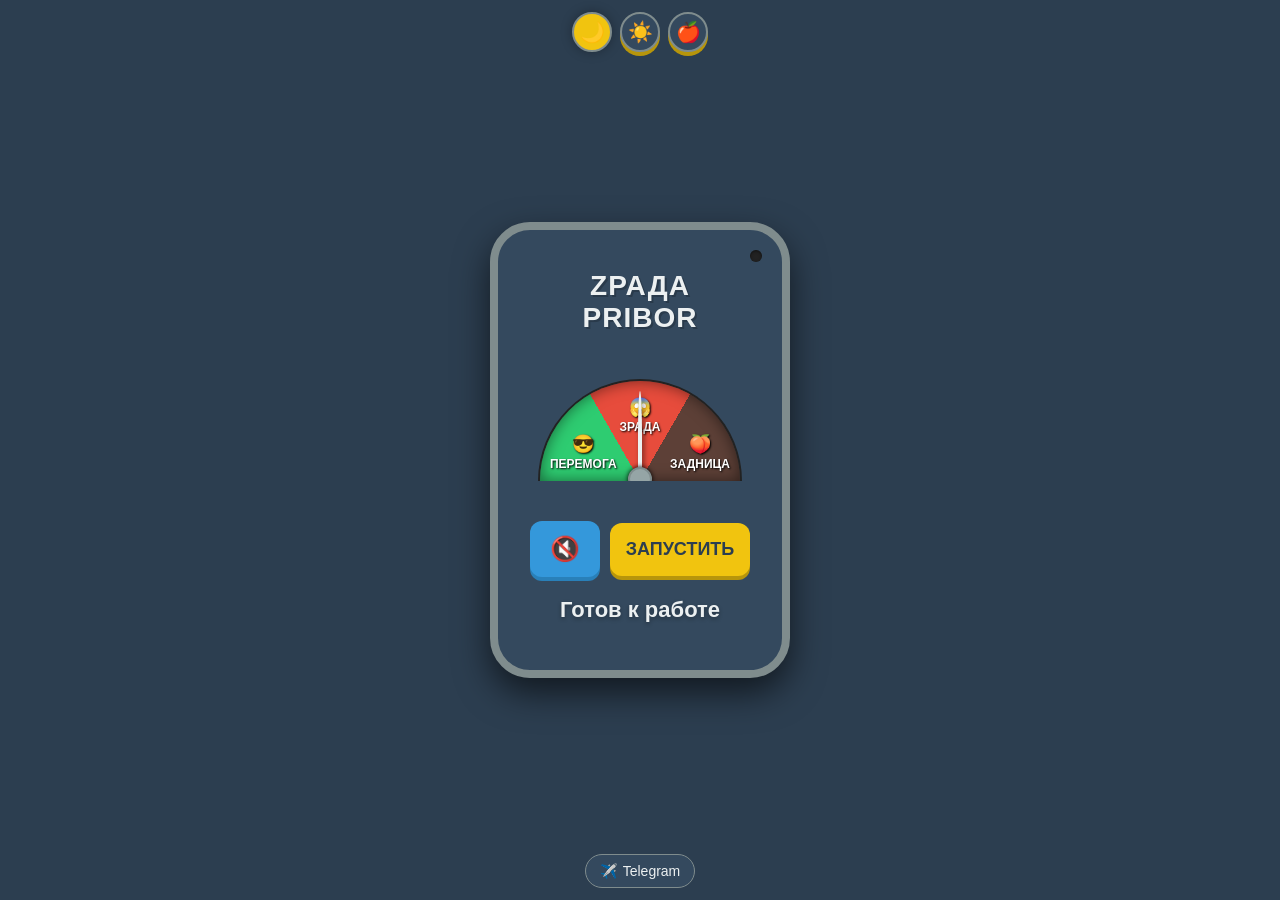
==== commit 09ea4a6c: "Update index.html" ====
--- a/index.html
+++ b/index.html
@@ -3,613 +3,770 @@
 <head>
     <meta charset="UTF-8">
     <meta name="viewport" content="width=device-width, initial-scale=1.0, maximum-scale=1.0, user-scalable=no, viewport-fit=cover">
-    <title>Зрада Прибор PRO | Версия 2.0</title>
-    <meta name="description" content="Ультимативный анализатор реальности. Перемога или Зрада?">
     
+    <!-- SEO и Соцсети -->
+    <title>Зрада Прибор | Онлайн Анализатор</title>
+    <meta name="description" content="Узнай судьбу: Перемога, Зрада или Тотальная Задница? Мем-анализатор ситуации.">
+    <meta property="og:title" content="Зрада Прибор Онлайн">
+    <meta property="og:description" content="Генератор случайных прогнозов. Проверь свой уровень удачи прямо сейчас.">
+    <meta property="og:type" content="website">
+    
+    <!-- Настройки для мобилок (iOS/Android) -->
+    <meta name="apple-mobile-web-app-capable" content="yes">
+    <meta name="apple-mobile-web-app-status-bar-style" content="black-translucent">
+    <meta name="theme-color" content="#2c3e50">
+    
+    <!-- Иконка сайта -->
+    <link rel="icon" href="data:image/svg+xml,<svg xmlns=%22http://www.w3.org/2000/svg%22 viewBox=%220 0 100 100%22><text y=%22.9em%22 font-size=%2290%22>🧭</text></svg>">
+
     <style>
-        :root {
-            --bg-dark: #1a1a1a;
-            --panel-dark: #2c2c2e;
-            --text-main: #ffffff;
-            --accent-gold: #ffd700;
-            --peremoga-color: #34c759;
-            --zrada-color: #ff3b30;
-            --zadnitsa-color: #af52de;
-            --button-blue: #007aff;
-            --border-ui: #48484a;
-        }
-
-        * { box-sizing: border-box; -webkit-tap-highlight-color: transparent; }
+        /* ТЕМНАЯ ТЕМА (по умолчанию) */
+        :root.dark-theme {
+            --bg-color: #2c3e50;
+            --panel-color: #34495e;
+            --text-color: #ecf0f1;
+            --accent-yellow: #f1c40f;
+            --accent-dark-yellow: #b7950b;
+            --peremoga: #2ecc71;
+            --zrada: #e74c3c;
+            --zadnitsa: #5d4037;
+            --border-color: #7f8c8d;
+            --label-color: #222;
+        }
+
+        /* СВЕТЛАЯ ТЕМА */
+        :root.light-theme {
+            --bg-color: #f5f5f7;
+            --panel-color: #ffffff;
+            --text-color: #1d1d1f;
+            --accent-yellow: #ffd60a;
+            --accent-dark-yellow: #b59e00;
+            --peremoga: #34c759;
+            --zrada: #ff3b30;
+            --zadnitsa: #a0522d;
+            --border-color: #d5d5d7;
+            --label-color: #f5f5f7;
+        }
+
+        /* iOS 26 СТИЛЬ */
+        :root.ios-theme {
+            --bg-color: #000000;
+            --panel-color: #1c1c1e;
+            --text-color: #ffffff;
+            --accent-yellow: #0a84ff;
+            --accent-dark-yellow: #0066cc;
+            --peremoga: #30b0c0;
+            --zrada: #ff453a;
+            --zadnitsa: #a2845c;
+            --border-color: #424245;
+            --label-color: #000000;
+        }
 
         body {
-            margin: 0;
-            padding: 0;
-            font-family: -apple-system, system-ui, BlinkMacSystemFont, "Segoe UI", Roboto, Ubuntu;
-            background-color: var(--bg-dark);
-            color: var(--text-main);
+            font-family: -apple-system, BlinkMacSystemFont, 'Segoe UI', Roboto, Helvetica, Arial, sans-serif;
+            background-color: var(--bg-color);
             display: flex;
             flex-direction: column;
+            justify-content: center;
             align-items: center;
             min-height: 100vh;
-            overflow-x: hidden;
+            height: 100dvh; 
+            margin: 0;
+            color: var(--text-color);
             user-select: none;
-        }
-
-        /* Шапка */
-        .app-header {
-            width: 100%;
-            padding: 20px;
+            -webkit-user-select: none;
+            overflow: hidden;
+            touch-action: manipulation;
+            transition: background-color 0.3s;
+        }
+
+        .header {
+            position: absolute;
+            top: 12px;
+            left: 0;
+            right: 0;
+            display: flex;
+            justify-content: center;
+            gap: 8px;
+            z-index: 100;
+        }
+
+        .theme-btn {
+            width: 40px;
+            height: 40px;
+            border-radius: 50%;
+            border: 2px solid var(--border-color);
+            background-color: var(--panel-color);
+            color: var(--text-color);
+            font-size: 20px;
+            cursor: pointer;
+            transition: all 0.3s;
+            display: flex;
+            align-items: center;
+            justify-content: center;
+            -webkit-tap-highlight-color: transparent;
+            outline: none;
+        }
+
+        .theme-btn:active {
+            transform: scale(0.9);
+        }
+
+        .theme-btn.active {
+            background-color: var(--accent-yellow);
+            color: var(--bg-color);
+            box-shadow: 0 0 12px rgba(0, 0, 0, 0.3);
+        }
+
+        .bg-toggle-btn {
+            width: 40px;
+            height: 40px;
+            border-radius: 50%;
+            border: 2px solid var(--border-color);
+            background-color: var(--panel-color);
+            color: var(--text-color);
+            font-size: 20px;
+            cursor: pointer;
+            transition: all 0.3s;
+            display: flex;
+            align-items: center;
+            justify-content: center;
+            -webkit-tap-highlight-color: transparent;
+            outline: none;
+        }
+
+        .bg-toggle-btn:active {
+            transform: scale(0.9);
+        }
+
+        .bg-toggle-btn.active {
+            background-color: var(--accent-yellow);
+            color: var(--bg-color);
+            box-shadow: 0 0 12px rgba(0, 0, 0, 0.3);
+        }
+
+        .main-container {
+            display: flex;
+            justify-content: center;
+            align-items: center;
+            flex: 1;
+        }
+
+        .device-container {
+            background-color: var(--panel-color);
+            padding: 40px;
+            border-radius: 40px;
+            box-shadow: 0 15px 35px rgba(0,0,0,0.6);
             text-align: center;
-            background: linear-gradient(180deg, rgba(0,0,0,0.5) 0%, transparent 100%);
-        }
-
-        .version-badge {
-            font-size: 10px;
-            background: var(--accent-gold);
-            color: #000;
-            padding: 2px 6px;
-            border-radius: 4px;
-            font-weight: bold;
-            vertical-align: middle;
-        }
-
-        /* Основной контейнер прибора */
-        .main-layout {
+            width: 80%; 
+            max-width: 600px;
+            min-width: 300px;
+            border: 8px solid var(--border-color);
+            position: relative;
+            transition: all 0.3s;
+            box-sizing: border-box;
             display: flex;
             flex-direction: column;
-            align-items: center;
-            gap: 20px;
-            padding: 20px;
-            width: 100%;
-            max-width: 500px;
-            flex-grow: 1;
-        }
-
-        .device-case {
-            background-color: var(--panel-dark);
-            width: 100%;
-            border-radius: 50px;
-            border: 10px solid var(--border-ui);
-            padding: 30px;
-            box-shadow: 0 20px 50px rgba(0,0,0,0.8), inset 0 0 20px rgba(255,255,255,0.05);
-            position: relative;
-            transition: transform 0.1s;
-        }
-
-        .screen-glass {
-            background: #111;
-            border-radius: 20px;
-            padding: 15px;
+            justify-content: space-between;
+        }
+
+        .light-theme .device-container {
+            box-shadow: 0 10px 30px rgba(0,0,0,0.1);
+        }
+
+        .ios-theme .device-container {
+            border-radius: 30px;
+            box-shadow: 0 20px 60px rgba(0,0,0,0.8);
+            background: rgba(28, 28, 30, 0.4);
+            backdrop-filter: blur(30px);
+            border: 1px solid rgba(255, 255, 255, 0.3);
+        }
+
+        .shaking { animation: shake 0.5s infinite; }
+
+        @keyframes shake {
+            0% { transform: translate(1px, 1px) rotate(0deg); }
+            20% { transform: translate(-2px, 0px) rotate(1deg); }
+            40% { transform: translate(1px, -1px) rotate(1deg); }
+            60% { transform: translate(-2px, 1px) rotate(0deg); }
+            80% { transform: translate(-1px, -1px) rotate(1deg); }
+            100% { transform: translate(1px, -2px) rotate(-1deg); }
+        }
+
+        h1 {
+            margin: 0 0 5px 0;
+            text-transform: uppercase;
+            letter-spacing: 1px;
+            font-size: 28px;
+            text-shadow: 2px 2px 0px rgba(0,0,0,0.2);
+        }
+
+        .light-theme h1 {
+            text-shadow: none;
+        }
+
+        .subtitle {
+            font-size: 11px;
+            color: var(--text-color);
             margin-bottom: 20px;
-            border: 2px solid #000;
-            box-shadow: inset 0 0 10px #000;
-        }
-
-        /* Индикатор LED */
-        .led-indicator {
-            width: 15px;
-            height: 15px;
-            border-radius: 50%;
-            background: #333;
-            position: absolute;
-            top: 25px;
-            right: 40px;
-            box-shadow: 0 0 5px rgba(0,0,0,0.5);
-        }
-        .led-active { background: #ff0000; box-shadow: 0 0 15px #ff0000; animation: blink 0.2s infinite; }
-
-        @keyframes blink { from { opacity: 0.3; } to { opacity: 1; } }
-
-        /* Циферблат */
-        .gauge-container {
+            text-transform: uppercase;
+            opacity: 0.6;
+            letter-spacing: 1px;
+        }
+
+        .gauge-wrapper {
             position: relative;
             width: 100%;
-            height: 160px;
-            margin-top: 10px;
-        }
-
-        .gauge-svg {
+            height: 0;
+            padding-bottom: 50%;
+            margin: 20px auto;
+            overflow: hidden;
+            flex: 1;
+        }
+
+        .gauge {
             width: 100%;
             height: 100%;
-        }
+            position: absolute;
+            top: 0;
+            left: 0;
+            border-radius: 500px 500px 0 0;
+            background: conic-gradient(
+                from 270deg at 50% 100%, 
+                var(--peremoga) 0deg 60deg,  
+                var(--zrada) 60deg 120deg, 
+                var(--zadnitsa) 120deg 180deg 
+            );
+            box-shadow: inset 0 0 15px rgba(0,0,0,0.5);
+            border: 2px solid var(--label-color);
+            border-bottom: none;
+            box-sizing: border-box;
+        }
+
+        .label {
+            position: absolute;
+            font-size: 12px;
+            font-weight: bold;
+            text-shadow: 1px 1px 2px black;
+            z-index: 2;
+            text-transform: uppercase;
+        }
+        @media (max-width: 360px) { .label { font-size: 10px; } }
+
+        .label-peremoga { bottom: 10%; left: 5%; color: #fff; }
+        .label-zrada { top: 15%; left: 50%; transform: translateX(-50%); color: #fff; }
+        .label-zadnitsa { bottom: 10%; right: 5%; color: #fff; }
+
+        .emoji { font-size: 18px; display: block; text-align: center; margin-bottom: 2px; }
 
         .needle {
-            position: absolute;
-            bottom: 10px;
-            left: 50%;
             width: 4px;
-            height: 130px;
-            background: #e74c3c;
-            transform-origin: bottom center;
-            transform: translateX(-50%) rotate(-90deg);
-            transition: transform 0.1s cubic-bezier(0.17, 0.67, 0.83, 0.67);
-            z-index: 5;
-            border-radius: 4px;
-        }
-
-        .needle-pivot {
+            height: 90%;
+            background-color: var(--text-color);
             position: absolute;
             bottom: 0;
             left: 50%;
+            margin-left: -2px;
+            transform-origin: bottom center;
+            transform: rotate(0deg); 
+            z-index: 10;
+            border-radius: 50% 50% 0 0;
+            box-shadow: 2px 2px 5px rgba(0,0,0,0.5);
+            will-change: transform;
+        }
+
+        .needle-center {
             width: 20px;
             height: 20px;
-            background: #95a5a6;
+            background-color: #95a5a6;
             border-radius: 50%;
-            transform: translate(-50%, 50%);
-            z-index: 6;
-            border: 3px solid #333;
-        }
-
-        /* Сектора */
-        .labels {
-            display: flex;
-            justify-content: space-between;
-            margin-top: 10px;
-            font-size: 12px;
+            position: absolute;
+            bottom: -10px;
+            left: 50%;
+            transform: translateX(-50%);
+            z-index: 11;
+            box-shadow: 0 0 5px black;
+            border: 2px solid var(--border-color);
+        }
+
+        .controls {
+            margin-top: 20px;
+            margin-bottom: 0;
+            display: flex;
+            gap: 10px;
+            justify-content: center;
+            align-items: center;
+        }
+
+        button {
+            background-color: var(--accent-yellow);
+            border: none;
+            padding: 16px;
+            font-size: 16px;
             font-weight: bold;
-            color: #888;
-        }
-
-        /* Кнопки управления */
-        .ui-controls {
-            display: grid;
-            grid-template-columns: 1fr 2fr;
-            gap: 15px;
-            width: 100%;
-        }
-
-        .btn {
-            border: none;
-            border-radius: 15px;
-            font-weight: bold;
-            font-size: 16px;
+            color: var(--bg-color);
+            border-radius: 12px;
             cursor: pointer;
+            transition: transform 0.1s, box-shadow 0.2s;
+            box-shadow: 0 4px 0 var(--accent-dark-yellow);
+            -webkit-tap-highlight-color: transparent;
+            outline: none;
+        }
+
+        button:hover {
+            transform: scale(1.05);
+        }
+
+        button:active {
+            transform: translateY(4px) scale(1.05);
+            box-shadow: 0 0 0 var(--accent-dark-yellow);
+        }
+
+        button:disabled {
+            background-color: #95a5a6;
+            box-shadow: none;
+            cursor: not-allowed;
+            transform: translateY(4px);
+            opacity: 0.7;
+        }
+
+        .ios-theme button {
+            border-radius: 18px;
+            padding: 14px 18px;
+            background: rgba(52, 152, 219, 0.4);
+            backdrop-filter: blur(15px);
+            border: 1px solid rgba(255, 255, 255, 0.3);
+        }
+
+        #scanBtn { flex-grow: 1; font-size: 18px; }
+
+        .sound-btn {
+            background-color: #3498db;
+            box-shadow: 0 4px 0 #2980b9;
+            color: white;
+            width: 70px;
+            height: 56px;
+            font-size: 24px;
+            padding: 0;
             display: flex;
             align-items: center;
             justify-content: center;
-            transition: all 0.2s;
-            color: white;
-            text-transform: uppercase;
-        }
-
-        .btn-sound { background: var(--button-blue); height: 60px; }
-        .btn-main { background: var(--accent-gold); color: #000; height: 60px; font-size: 18px; box-shadow: 0 5px 0 #b7950b; }
-        .btn-main:active { transform: translateY(4px); box-shadow: none; }
-
-        /* Секция истории */
-        .history-panel {
-            width: 100%;
-            background: var(--panel-dark);
+            flex-shrink: 0;
+        }
+        .sound-btn:active { box-shadow: 0 0 0 #2980b9; }
+
+        #result-text {
+            margin-top: 20px;
+            font-size: 22px;
+            font-weight: bold;
+            min-height: 1.5em;
+            color: var(--text-color);
+            text-shadow: 0 2px 4px rgba(0,0,0,0.3);
+            line-height: 1.2;
+        }
+
+        .light-theme #result-text {
+            text-shadow: none;
+        }
+
+        .status-light {
+            width: 12px;
+            height: 12px;
+            background-color: var(--label-color);
+            border-radius: 50%;
+            position: absolute;
+            top: 20px;
+            right: 20px;
+            box-shadow: inset 0 1px 3px rgba(0,0,0,0.5);
+            transition: background 0.3s;
+        }
+        .status-light.active {
+            background-color: #e74c3c;
+            box-shadow: 0 0 8px #e74c3c;
+            animation: blink 0.15s infinite alternate;
+        }
+
+        @keyframes blink { from { opacity: 0.5; } to { opacity: 1; } }
+
+        .footer {
+            position: absolute;
+            bottom: 12px;
+            left: 0;
+            right: 0;
+            display: flex;
+            justify-content: center;
+        }
+
+        .tg-link {
+            display: flex;
+            align-items: center;
+            gap: 6px;
+            padding: 8px 14px;
+            background-color: var(--panel-color);
+            color: var(--text-color);
+            text-decoration: none;
             border-radius: 20px;
-            padding: 15px;
-            margin-top: 20px;
-            border: 1px solid var(--border-ui);
-        }
-
-        .history-title {
+            border: 1px solid var(--border-color);
             font-size: 14px;
-            color: #888;
-            margin-bottom: 10px;
-            display: flex;
-            justify-content: space-between;
-        }
-
-        .history-list {
-            list-style: none;
-            padding: 0;
-            margin: 0;
-            max-height: 150px;
-            overflow-y: auto;
-        }
-
-        .history-item {
-            display: flex;
-            justify-content: space-between;
-            padding: 8px 0;
-            border-bottom: 1px solid #3d3d3f;
-            font-size: 13px;
-        }
-
-        /* Статистика / Звание */
-        .stats-bar {
-            width: 100%;
-            display: flex;
-            justify-content: space-around;
-            padding: 15px;
-            background: rgba(255,255,255,0.05);
-            border-radius: 15px;
-            margin-top: 10px;
-        }
-
-        .stat-box { text-align: center; }
-        .stat-val { display: block; font-size: 18px; font-weight: bold; color: var(--accent-gold); }
-        .stat-label { font-size: 10px; color: #888; text-transform: uppercase; }
-
-        /* Анимация частиц */
-        #confetti-canvas {
-            position: fixed;
-            top: 0;
-            left: 0;
-            width: 100%;
-            height: 100%;
-            pointer-events: none;
-            z-index: 1000;
-        }
-
-        /* Модалка настроек */
-        .settings-overlay {
-            position: fixed;
-            inset: 0;
-            background: rgba(0,0,0,0.9);
-            display: none;
-            flex-direction: column;
-            align-items: center;
-            justify-content: center;
-            z-index: 2000;
-            padding: 30px;
+            font-weight: 500;
+            transition: all 0.3s;
+            -webkit-tap-highlight-color: transparent;
+        }
+
+        .tg-link:active {
+            transform: scale(0.95);
+            opacity: 0.8;
+        }
+
+        .light-theme .tg-link {
+            box-shadow: 0 2px 8px rgba(0,0,0,0.08);
         }
     </style>
 </head>
-<body>
-
-    <canvas id="confetti-canvas"></canvas>
-
-    <header class="app-header">
-        <h1>ЗРАДА ПРИБОР <span class="version-badge">PRO v2.4</span></h1>
-    </header>
-
-    <div class="main-layout">
-        
-        <div class="stats-bar">
-            <div class="stat-box">
-                <span class="stat-val" id="total-scans">0</span>
-                <span class="stat-label">Сканов</span>
+<body class="dark-theme">
+
+    <div class="header">
+        <button class="theme-btn active" id="darkBtn" onclick="setTheme('dark-theme')" title="Темная тема">🌙</button>
+        <button class="theme-btn" id="lightBtn" onclick="setTheme('light-theme')" title="Светлая тема">☀️</button>
+        <button class="theme-btn" id="iosBtn" onclick="setTheme('ios-theme')" title="iOS 26 стиль">🍎</button>
+    </div>
+
+    <div class="main-container">
+        <div class="device-container" id="device">
+            <div class="status-light" id="led"></div>
+            <h1>ZРАДА PRIBOR</h1>
+            <div class="subtitle"></div>
+            
+            <div class="gauge-wrapper">
+                <div class="gauge">
+                    <span class="label label-peremoga"><span class="emoji">😎</span>ПЕРЕМОГА</span>
+                    <span class="label label-zrada"><span class="emoji">😱</span>ЗРАДА</span>
+                    <span class="label label-zadnitsa"><span class="emoji">🍑</span>ЗАДНИЦА</span>
+                    
+                    <div class="needle" id="needle"></div>
+                </div>
+                <div class="needle-center"></div>
             </div>
-            <div class="stat-box">
-                <span class="stat-val" id="user-rank">Новичок</span>
-                <span class="stat-label">Звание</span>
+
+            <div class="controls">
+                <button class="sound-btn" id="soundBtn" aria-label="Звук" onclick="toggleSound()">🔇</button>
+                <button id="scanBtn" onclick="startAnalysis()">ЗАПУСТИТЬ</button>
             </div>
-            <div class="stat-box">
-                <span class="stat-val" id="luck-index">50%</span>
-                <span class="stat-label">Удача</span>
-            </div>
+
+            <div id="result-text">Готов к работе</div>
         </div>
-
-        <div class="device-case" id="device-body">
-            <div class="led-indicator" id="status-led"></div>
-            
-            <div class="screen-glass">
-                <div id="display-text" style="text-align: center; font-family: monospace; color: #0f0; font-size: 14px; min-height: 40px;">
-                    СИСТЕМА ГОТОВА...<br>ОЖИДАНИЕ ВВОДА
-                </div>
-
-                <div class="gauge-container">
-                    <svg class="gauge-svg" viewBox="0 0 200 120">
-                        <path d="M20,110 A80,80 0 0,1 180,110" fill="none" stroke="#333" stroke-width="20" />
-                        <path d="M20,110 A80,80 0 0,1 73,40" fill="none" stroke="#34c759" stroke-width="20" />
-                        <path d="M73,40 A80,80 0 0,1 127,40" fill="none" stroke="#ff3b30" stroke-width="20" />
-                        <path d="M127,40 A80,80 0 0,1 180,110" fill="none" stroke="#af52de" stroke-width="20" />
-                    </svg>
-                    <div class="needle" id="gauge-needle"></div>
-                    <div class="needle-pivot"></div>
-                </div>
+    </div>
+
+    <div class="footer">
+        <a href="https://t.me/littleguyNEW" target="_blank" rel="noopener noreferrer" class="tg-link">
+            <span>✈️</span>
+            <span>Telegram</span>
+        </a>
+    </div>
+
+    <script>
+        document.addEventListener('gesturestart', function (e) { e.preventDefault(); });
+
+        const needle = document.getElementById('needle');
+        const resultText = document.getElementById('result-text');
+        const scanBtn = document.getElementById('scanBtn');
+        const device = document.getElementById('device');
+        const led = document.getElementById('led');
+        const soundBtn = document.getElementById('soundBtn');
+        const darkBtn = document.getElementById('darkBtn');
+        const lightBtn = document.getElementById('lightBtn');
+        const iosBtn = document.getElementById('iosBtn');
+
+        let isSoundOn = false;
+        let audioCtx = null;
+        let bgMusicGain = null;
+        let bgMusicOsc = null;
+        let currentTheme = 'dark-theme';
+        let ambientMusicEnabled = true;
+        let ambientOsc = null;
+        let ambientGain = null;
+
+        function setTheme(theme) {
+            document.documentElement.className = theme;
+            currentTheme = theme;
+            
+            darkBtn.classList.toggle('active', theme === 'dark-theme');
+            lightBtn.classList.toggle('active', theme === 'light-theme');
+            iosBtn.classList.toggle('active', theme === 'ios-theme');
+            
+            // Обновляем фон при смене темы
+            if (bgEnabled) {
+                toggleBackground();
+                toggleBackground();
+            }
+            
+            localStorage.setItem('zrada-theme', theme);
+        }
+
+        function toggleBackground() {
+            const bgToggle = document.getElementById('bgToggle');
+            bgEnabled = !bgEnabled;
+            
+            if (bgEnabled) {
+                const gradients = {
+                    'dark-theme': 'linear-gradient(135deg, #0f0f1e 0%, #1a1a3e 50%, #16213e 100%)',
+                    'light-theme': 'linear-gradient(135deg, #f5f5f7 0%, #e8e8eb 50%, #d9d9dd 100%)',
+                    'ios-theme': 'linear-gradient(135deg, #000000 0%, #0a0e27 50%, #1a1a2e 100%)'
+                };
+                document.body.style.background = gradients[currentTheme];
+                document.body.style.backgroundSize = '400% 400%';
+                document.body.style.animation = 'gradientShift 15s ease infinite';
+                bgToggle.classList.add('active');
+            } else {
+                const colors = {
+                    'dark-theme': '#0f0f1e',
+                    'light-theme': '#f5f5f7',
+                    'ios-theme': '#000000'
+                };
+                document.body.style.background = colors[currentTheme];
+                document.body.style.animation = 'none';
+                bgToggle.classList.remove('active');
+            }
+            
+            localStorage.setItem('zrada-bg', bgEnabled);
+        }
+
+        // Загружаем сохраненные настройки при загрузке страницы
+        window.addEventListener('DOMContentLoaded', () => {
+            const savedTheme = localStorage.getItem('zrada-theme') || 'dark-theme';
+            const savedBg = localStorage.getItem('zrada-bg') !== 'false';
+            
+            setTheme(savedTheme);
+            
+            if (!savedBg) {
+                bgEnabled = true;
+                toggleBackground();
+            }
+        });
+
+        // Инициализация AudioContext
+        function initAudio() {
+            if (!audioCtx) {
+                const AudioContext = window.AudioContext || window.webkitAudioContext;
+                audioCtx = new AudioContext();
+            }
+            if (audioCtx.state === 'suspended') {
+                audioCtx.resume();
+            }
+        }
+
+        function unlockAudio() {
+            if (!audioCtx) {
+                initAudio();
+                const now = audioCtx.currentTime;
+                const osc = audioCtx.createOscillator();
+                const gain = audioCtx.createGain();
+                osc.connect(gain);
+                gain.connect(audioCtx.destination);
+                gain.gain.setValueAtTime(0.001, now);
+                osc.frequency.value = 100;
+                osc.start(now);
+                osc.stop(now + 0.05);
+            }
+            if (audioCtx && audioCtx.state === 'suspended') {
+                audioCtx.resume();
+            }
+        }
+
+        function toggleSound() {
+            unlockAudio();
+            isSoundOn = !isSoundOn;
+            soundBtn.innerText = isSoundOn ? "🔊" : "🔇";
+            soundBtn.style.backgroundColor = isSoundOn ? "#2ecc71" : "#3498db";
+        }
+
+        function playBackgroundMusic() {
+            if (!isSoundOn || !audioCtx) return;
+
+            if (bgMusicOsc) {
+                bgMusicOsc.stop();
+                bgMusicGain.gain.cancelScheduledValues(audioCtx.currentTime);
+            }
+
+            bgMusicOsc = audioCtx.createOscillator();
+            bgMusicGain = audioCtx.createGain();
+            bgMusicOsc.connect(bgMusicGain);
+            bgMusicGain.connect(audioCtx.destination);
+            bgMusicOsc.type = 'sine';
+            
+            const now = audioCtx.currentTime;
+            bgMusicGain.gain.setValueAtTime(0.08, now);
+            
+            const notes = [220, 247, 277, 294, 330, 370, 415, 440];
+            let time = now;
+            
+            for (let i = 0; i < 12; i++) {
+                const freq = notes[Math.floor(Math.random() * notes.length)];
+                bgMusicOsc.frequency.setTargetAtTime(freq, time, 0.05);
+                time += 0.2;
+            }
+            
+            bgMusicOsc.start(now);
+            bgMusicGain.gain.setTargetAtTime(0, now + 2.4, 0.1);
+            bgMusicOsc.stop(now + 2.5);
+        }
+
+        function playTone(type) {
+            if (!isSoundOn || !audioCtx) return;
+
+            const now = audioCtx.currentTime;
+            
+            if (type === 'tick') {
+                const osc = audioCtx.createOscillator();
+                const gain = audioCtx.createGain();
+                osc.connect(gain);
+                gain.connect(audioCtx.destination);
+                osc.type = 'square';
+                osc.frequency.setValueAtTime(200 + Math.random() * 100, now);
+                gain.gain.setValueAtTime(0.06, now);
+                gain.gain.exponentialRampToValueAtTime(0.001, now + 0.08);
+                osc.start(now);
+                osc.stop(now + 0.08);
+            } 
+            else if (type === 'peremoga') {
+                const playNote = (f, d) => {
+                    const o = audioCtx.createOscillator();
+                    const g = audioCtx.createGain();
+                    o.connect(g);
+                    g.connect(audioCtx.destination);
+                    o.type = 'triangle';
+                    o.frequency.value = f;
+                    g.gain.setValueAtTime(0.15, now + d);
+                    g.gain.linearRampToValueAtTime(0, now + d + 0.35);
+                    o.start(now + d);
+                    o.stop(now + d + 0.35);
+                };
+                playNote(523.25, 0);
+                playNote(659.25, 0.15);
+                playNote(783.99, 0.3);
+                playNote(1046.50, 0.5);
+            } 
+            else if (type === 'zrada') {
+                const osc = audioCtx.createOscillator();
+                const gain = audioCtx.createGain();
+                osc.connect(gain);
+                gain.connect(audioCtx.destination);
+                osc.type = 'sawtooth';
+                osc.frequency.setValueAtTime(700, now);
+                osc.frequency.linearRampToValueAtTime(300, now + 0.3);
+                gain.gain.setValueAtTime(0.15, now);
+                gain.gain.linearRampToValueAtTime(0, now + 0.3);
+                osc.start(now);
+                osc.stop(now + 0.3);
+            } 
+            else if (type === 'zadnitsa') {
+                const osc = audioCtx.createOscillator();
+                const gain = audioCtx.createGain();
+                osc.connect(gain);
+                gain.connect(audioCtx.destination);
+                osc.type = 'sawtooth';
+                osc.frequency.setValueAtTime(150, now);
+                osc.frequency.exponentialRampToValueAtTime(50, now + 0.7);
+                gain.gain.setValueAtTime(0.25, now);
+                gain.gain.linearRampToValueAtTime(0, now + 0.7);
+                osc.start(now);
+                osc.stop(now + 0.7);
+            }
+        }
+
+        function startAnalysis() {
+            unlockAudio();
+
+            scanBtn.disabled = true;
+            scanBtn.innerText = "⏳...";
+            resultText.innerText = "АНАЛИЗ ДАННЫХ";
+            
+            device.classList.add('shaking');
+            led.classList.add('active');
+            
+            needle.style.transition = "none";
+            
+            if (isSoundOn) playBackgroundMusic();
+
+            let scanSteps = 0;
+            const maxSteps = 35;
+
+            const interval = setInterval(() => {
+                const randomAngle = Math.floor(Math.random() * 180) - 90;
+                needle.style.transform = `rotate(${randomAngle}deg)`;
                 
-                <div class="labels">
-                    <span>ПЕРЕМОГА</span>
-                    <span>ЗРАДА</span>
-                    <span>ЗАДНИЦА</span>
-                </div>
-            </div>
-
-            <div class="ui-controls">
-                <button class="btn btn-sound" id="toggle-sound">🔇</button>
-                <button class="btn btn-main" id="start-analysis">АНАЛИЗИРОВАТЬ</button>
-            </div>
-        </div>
-
-        <div class="history-panel">
-            <div class="history-title">
-                <span>ПОСЛЕДНИЕ СОБЫТИЯ</span>
-                <span id="clear-history" style="cursor:pointer; color: var(--button-blue);">Очистить</span>
-            </div>
-            <ul class="history-list" id="history-log">
-                </ul>
-        </div>
-
-    </div>
-
-    <script>
-        /**
-         * КЛАСС AUDIO MANAGER
-         * Решает проблемы со звуком на iOS и Android
-         */
-        class AudioManager {
-            constructor() {
-                this.ctx = null;
-                this.isEnabled = false;
-                this.oscillator = null;
-            }
-
-            init() {
-                if (this.ctx) return;
-                const AudioContext = window.AudioContext || window.webkitAudioContext;
-                this.ctx = new AudioContext();
+                if (scanSteps % 3 === 0) playTone('tick');
+                if (navigator.vibrate) navigator.vibrate(8);
+
+                scanSteps++;
+                if (scanSteps >= maxSteps) finishAnalysis(interval);
+            }, 60);
+        }
+
+        function finishAnalysis(interval) {
+            clearInterval(interval);
+            device.classList.remove('shaking');
+            led.classList.remove('active');
+
+            if (bgMusicOsc) {
+                bgMusicOsc.stop();
+                bgMusicGain.gain.cancelScheduledValues(audioCtx.currentTime);
+            }
+
+            const finalAngle = Math.floor(Math.random() * 180) - 90;
+            needle.style.transition = "transform 0.9s cubic-bezier(0.34, 1.56, 0.64, 1)"; 
+            
+            setTimeout(() => {
+                needle.style.transform = `rotate(${finalAngle}deg)`;
+                showResult(finalAngle);
+            }, 50);
+        }
+
+        function showResult(angle) {
+            setTimeout(() => {
+                let text = "";
+                let color = "";
+                let soundType = "";
+
+                if (angle <= -30) {
+                    text = "ЕСТЬ ПЕРЕМОГА! 🎉😎🚀";
+                    color = "#2ecc71";
+                    soundType = "peremoga";
+                } else if (angle > -30 && angle < 30) {
+                    text = "ZРАДА!!!! 😱💥🔥";
+                    color = "#e74c3c";
+                    soundType = "zrada";
+                } else {
+                    text = "ПОЛНАЯ ЗАДНИЦА 🍑😩💀";
+                    color = "#d35400";
+                    soundType = "zadnitsa";
+                }
+
+                resultText.innerText = text;
+                resultText.style.color = color;
+                playTone(soundType);
                 
-                // Разморозка для Safari
-                if (this.ctx.state === 'suspended') {
-                    this.ctx.resume();
-                }
-            }
-
-            playTick() {
-                if (!this.isEnabled || !this.ctx) return;
-                const osc = this.ctx.createOscillator();
-                const gain = this.ctx.createGain();
-                osc.type = 'square';
-                osc.frequency.setValueAtTime(150 + Math.random() * 50, this.ctx.currentTime);
-                gain.gain.setValueAtTime(0.05, this.ctx.currentTime);
-                gain.gain.exponentialRampToValueAtTime(0.001, this.ctx.currentTime + 0.05);
-                osc.connect(gain);
-                gain.connect(this.ctx.destination);
-                osc.start();
-                osc.stop(this.ctx.currentTime + 0.05);
-            }
-
-            playResultSound(type) {
-                if (!this.isEnabled || !this.ctx) return;
-                const now = this.ctx.currentTime;
-                const osc = this.ctx.createOscillator();
-                const gain = this.ctx.createGain();
-                osc.connect(gain);
-                gain.connect(this.ctx.destination);
-
-                if (type === 'peremoga') {
-                    osc.type = 'triangle';
-                    osc.frequency.setValueAtTime(440, now);
-                    osc.frequency.exponentialRampToValueAtTime(880, now + 0.5);
-                    gain.gain.setValueAtTime(0.2, now);
-                    gain.gain.linearRampToValueAtTime(0, now + 0.5);
-                } else if (type === 'zrada') {
-                    osc.type = 'sawtooth';
-                    osc.frequency.setValueAtTime(300, now);
-                    osc.frequency.linearRampToValueAtTime(100, now + 0.5);
-                    gain.gain.setValueAtTime(0.2, now);
-                    gain.gain.linearRampToValueAtTime(0, now + 0.5);
-                } else {
-                    osc.type = 'sine';
-                    osc.frequency.setValueAtTime(100, now);
-                    osc.frequency.linearRampToValueAtTime(50, now + 0.8);
-                    gain.gain.setValueAtTime(0.4, now);
-                    gain.gain.linearRampToValueAtTime(0, now + 0.8);
-                }
-
-                osc.start();
-                osc.stop(now + 1);
-            }
-        }
-
-        /**
-         * ЭФФЕКТЫ ЧАСТИЦ
-         */
-        const canvas = document.getElementById('confetti-canvas');
-        const ctx = canvas.getContext('2d');
-        let particles = [];
-
-        function resizeCanvas() {
-            canvas.width = window.innerWidth;
-            canvas.height = window.innerHeight;
-        }
-        window.addEventListener('resize', resizeCanvas);
-        resizeCanvas();
-
-        function createConfetti() {
-            for (let i = 0; i < 100; i++) {
-                particles.push({
-                    x: Math.random() * canvas.width,
-                    y: canvas.height + 10,
-                    size: Math.random() * 8 + 4,
-                    color: `hsl(${Math.random() * 360}, 70%, 50%)`,
-                    speedY: -Math.random() * 10 - 5,
-                    speedX: Math.random() * 6 - 3,
-                    rotation: Math.random() * 360
-                });
-            }
-        }
-
-        function updateParticles() {
-            ctx.clearRect(0, 0, canvas.width, canvas.height);
-            particles.forEach((p, i) => {
-                p.y += p.speedY;
-                p.x += p.speedX;
-                p.speedY += 0.2; // гравитация
-                p.rotation += 5;
-                
-                ctx.save();
-                ctx.translate(p.x, p.y);
-                ctx.rotate(p.rotation * Math.PI / 180);
-                ctx.fillStyle = p.color;
-                ctx.fillRect(-p.size/2, -p.size/2, p.size, p.size);
-                ctx.restore();
-
-                if (p.y > canvas.height + 20) particles.splice(i, 1);
-            });
-            requestAnimationFrame(updateParticles);
-        }
-        updateParticles();
-
-        /**
-         * ГЛАВНЫЙ КОНТРОЛЛЕР ПРИЛОЖЕНИЯ
-         */
-        const audio = new AudioManager();
-        const state = {
-            isScanning: false,
-            scansCount: parseInt(localStorage.getItem('scansCount')) || 0,
-            history: JSON.parse(localStorage.getItem('scansHistory')) || []
-        };
-
-        const elements = {
-            needle: document.getElementById('gauge-needle'),
-            display: document.getElementById('display-text'),
-            startBtn: document.getElementById('start-analysis'),
-            soundBtn: document.getElementById('toggle-sound'),
-            led: document.getElementById('status-led'),
-            scanText: document.getElementById('total-scans'),
-            rankText: document.getElementById('user-rank'),
-            luckText: document.getElementById('luck-index'),
-            historyList: document.getElementById('history-log'),
-            device: document.getElementById('device-body')
-        };
-
-        // Обновить UI при загрузке
-        function updateStatsUI() {
-            elements.scanText.innerText = state.scansCount;
-            
-            let rank = "Новичок";
-            if (state.scansCount > 10) rank = "Бывалый";
-            if (state.scansCount > 50) rank = "Магистр Зрады";
-            if (state.scansCount > 100) rank = "Пророк Перемоги";
-            elements.rankText.innerText = rank;
-
-            // Расчет индекса удачи (просто фейк-формула)
-            const luck = Math.floor(Math.random() * 40 + 30);
-            elements.luckText.innerText = luck + "%";
-        }
-
-        function addToHistory(result, color) {
-            const now = new Date();
-            const time = now.getHours() + ":" + String(now.getMinutes()).padStart(2, '0');
-            const item = { result, color, time };
-            
-            state.history.unshift(item);
-            if (state.history.length > 10) state.history.pop();
-            
-            localStorage.setItem('scansHistory', JSON.stringify(state.history));
-            renderHistory();
-        }
-
-        function renderHistory() {
-            elements.historyList.innerHTML = state.history.map(item => `
-                <li class="history-item">
-                    <span style="color: ${item.color}">${item.result}</span>
-                    <span style="color: #555">${item.time}</span>
-                </li>
-            `).join('');
-        }
-
-        // Логика звука
-        elements.soundBtn.addEventListener('click', (e) => {
-            audio.init(); // Критично для iOS
-            audio.isEnabled = !audio.isEnabled;
-            elements.soundBtn.innerText = audio.isEnabled ? "🔊" : "🔇";
-            elements.soundBtn.style.background = audio.isEnabled ? "var(--peremoga-color)" : "var(--button-blue)";
+                if (navigator.vibrate) navigator.vibrate([100, 50, 100]);
+
+                scanBtn.disabled = false;
+                scanBtn.innerText = "ЗАПУСТИТЬ";
+            }, 700);
+        }
+
+        // Загружаем сохраненные настройки при загрузке страницы
+        window.addEventListener('DOMContentLoaded', () => {
+            const savedTheme = localStorage.getItem('zrada-theme') || 'dark-theme';
+            const savedAmbient = localStorage.getItem('zrada-ambient') !== 'false';
+            
+            setTheme(savedTheme);
+            
+            if (savedAmbient) {
+                ambientMusicEnabled = true;
+                document.getElementById('musicToggle').classList.add('active');
+                startAmbientMusic();
+            }
         });
-
-        // Запуск анализа
-        elements.startBtn.addEventListener('click', () => {
-            if (state.isScanning) return;
-            
-            audio.init(); // Еще раз для уверенности на iOS
-            state.isScanning = true;
-            elements.startBtn.disabled = true;
-            elements.led.classList.add('led-active');
-            
-            let progress = 0;
-            const duration = 3000; // 3 секунды анализа
-            const startTime = Date.now();
-
-            const processScan = () => {
-                const elapsed = Date.now() - startTime;
-                progress = elapsed / duration;
-
-                if (progress < 1) {
-                    // Анимация стрелки (случайные колебания)
-                    const jitter = Math.sin(Date.now() * 0.02) * 50;
-                    const baseAngle = -90 + (progress * 180);
-                    elements.needle.style.transform = `translateX(-50%) rotate(${baseAngle + jitter}deg)`;
-                    
-                    // Текстовые логи
-                    const logs = ["ПОИСК СПУТНИКОВ...", "СКАНИРОВАНИЕ КАРМЫ...", "ЗАМЕР ТОКСИЧНОСТИ...", "ПРОВЕРКА В КОСМОЛОТО..."];
-                    elements.display.innerHTML = `АНАЛИЗ: ${Math.floor(progress * 100)}%<br>${logs[Math.floor(progress * logs.length)]}`;
-                    
-                    // Тряска прибора
-                    elements.device.style.transform = `translate(${Math.random()*4-2}px, ${Math.random()*4-2}px)`;
-
-                    audio.playTick();
-                    requestAnimationFrame(processScan);
-                } else {
-                    finalizeScan();
-                }
-            };
-
-            requestAnimationFrame(processScan);
-        });
-
-        function finalizeScan() {
-            state.isScanning = false;
-            elements.startBtn.disabled = false;
-            elements.led.classList.remove('led-active');
-            elements.device.style.transform = "none";
-
-            // Генерация результата
-            const roll = Math.random() * 100;
-            let finalAngle, resultText, resultColor, soundType;
-
-            if (roll < 33) {
-                finalAngle = -60 + (Math.random() * 30);
-                resultText = "ЧИСТАЯ ПЕРЕМОГА! 🚀";
-                resultColor = "var(--peremoga-color)";
-                soundType = "peremoga";
-                createConfetti();
-            } else if (roll < 66) {
-                finalAngle = -15 + (Math.random() * 30);
-                resultText = "НУ, ЭТО ЗРАДА... 📉";
-                resultColor = "var(--zrada-color)";
-                soundType = "zrada";
-            } else {
-                finalAngle = 45 + (Math.random() * 40);
-                resultText = "ПОЛНАЯ ЗАДНИЦА 🍑";
-                resultColor = "var(--zadnitsa-color)";
-                soundType = "zadnitsa";
-            }
-
-            // Установка стрелки
-            elements.needle.style.transition = "transform 1.5s cubic-bezier(0.25, 1, 0.5, 1)";
-            elements.needle.style.transform = `translateX(-50%) rotate(${finalAngle}deg)`;
-
-            // Вывод текста
-            elements.display.innerHTML = `<span style="color:${resultColor}; font-size: 18px; font-weight:bold">${resultText}</span>`;
-            
-            // Звук
-            audio.playResultSound(soundType);
-
-            // Сохранение
-            state.scansCount++;
-            localStorage.setItem('scansCount', state.scansCount);
-            addToHistory(resultText, resultColor);
-            updateStatsUI();
-
-            // Сброс анимации стрелки через время
-            setTimeout(() => {
-                elements.needle.style.transition = "transform 0.1s";
-            }, 1500);
-        }
-
-        // Очистка истории
-        document.getElementById('clear-history').addEventListener('click', () => {
-            state.history = [];
-            localStorage.removeItem('scansHistory');
-            renderHistory();
-        });
-
-        // Инициализация
-        updateStatsUI();
-        renderHistory();
-
-        // Поддержка касаний для iOS (снятие блокировки аудио)
-        document.body.addEventListener('touchstart', () => {
-            audio.init();
-        }, { passive: true });
-
     </script>
 </body>
 </html>
+
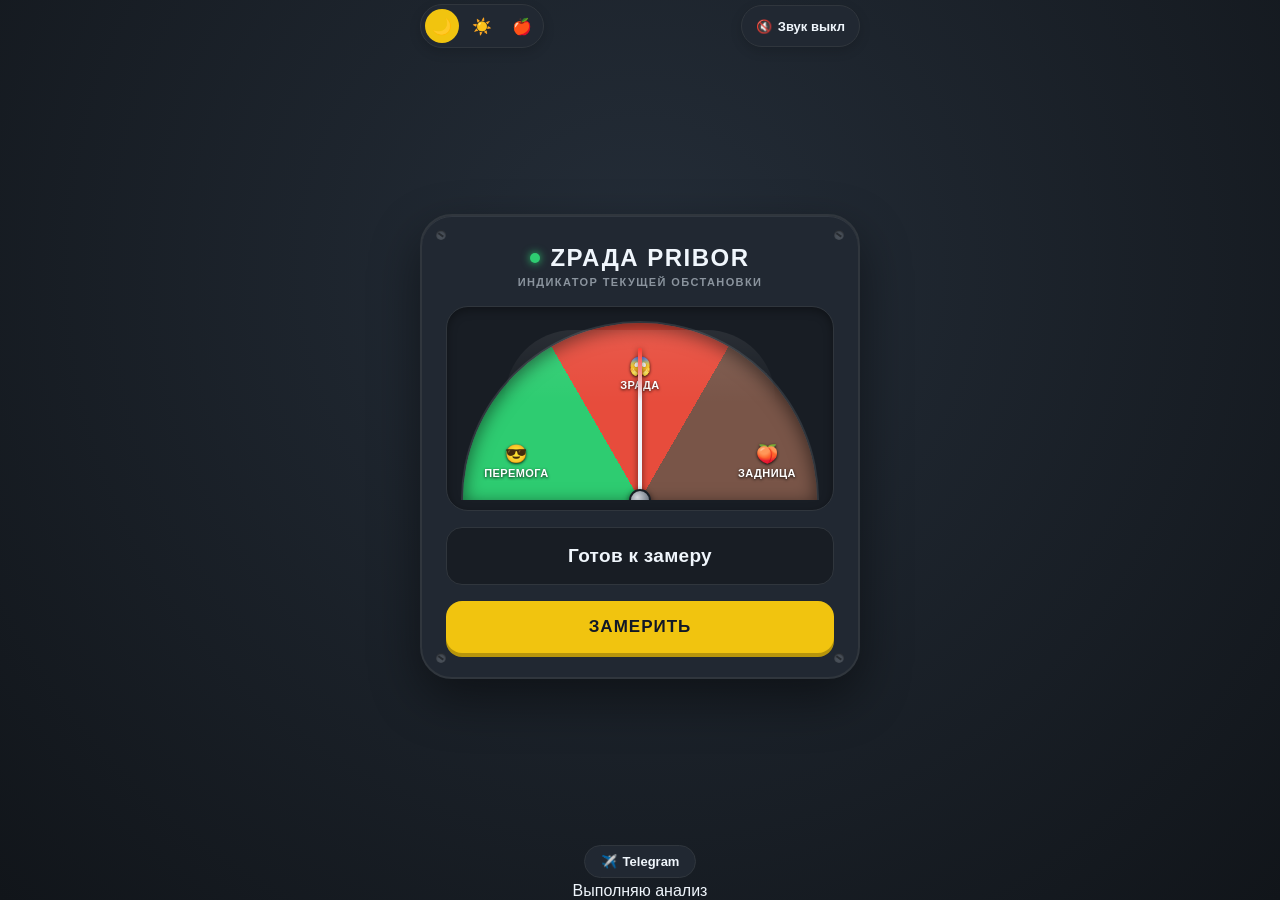
==== commit c603a571: "Update index.html" ====
--- a/index.html
+++ b/index.html
@@ -1,217 +1,279 @@
 <!DOCTYPE html>
-<html lang="ru">
+<html lang="ru" class="dark-theme">
 <head>
     <meta charset="UTF-8">
     <meta name="viewport" content="width=device-width, initial-scale=1.0, maximum-scale=1.0, user-scalable=no, viewport-fit=cover">
-    
-    <!-- SEO и Соцсети -->
-    <title>Зрада Прибор | Онлайн Анализатор</title>
-    <meta name="description" content="Узнай судьбу: Перемога, Зрада или Тотальная Задница? Мем-анализатор ситуации.">
-    <meta property="og:title" content="Зрада Прибор Онлайн">
-    <meta property="og:description" content="Генератор случайных прогнозов. Проверь свой уровень удачи прямо сейчас.">
-    <meta property="og:type" content="website">
-    
-    <!-- Настройки для мобилок (iOS/Android) -->
+    <title>Зрада Прибор | Анализатор</title>
+    <meta name="description" content="Узнай судьбу: Перемога, Зрада или Полная Задница?">
     <meta name="apple-mobile-web-app-capable" content="yes">
     <meta name="apple-mobile-web-app-status-bar-style" content="black-translucent">
-    <meta name="theme-color" content="#2c3e50">
-    
-    <!-- Иконка сайта -->
+    <meta name="theme-color" content="#1e272e">
     <link rel="icon" href="data:image/svg+xml,<svg xmlns=%22http://www.w3.org/2000/svg%22 viewBox=%220 0 100 100%22><text y=%22.9em%22 font-size=%2290%22>🧭</text></svg>">
 
     <style>
-        /* ТЕМНАЯ ТЕМА (по умолчанию) */
         :root.dark-theme {
-            --bg-color: #2c3e50;
-            --panel-color: #34495e;
-            --text-color: #ecf0f1;
-            --accent-yellow: #f1c40f;
-            --accent-dark-yellow: #b7950b;
+            --bg-color: #161b22;
+            --bg-radial: radial-gradient(circle at 50% 30%, #242d38 0%, #11151a 100%);
+            --panel-color: #212832;
+            --panel-inner: #181d24;
+            --text-color: #f0f6fc;
+            --muted-text: #8b949e;
+            --accent: #f1c40f;
+            --accent-shadow: #b7950b;
             --peremoga: #2ecc71;
             --zrada: #e74c3c;
-            --zadnitsa: #5d4037;
-            --border-color: #7f8c8d;
-            --label-color: #222;
-        }
-
-        /* СВЕТЛАЯ ТЕМА */
+            --zadnitsa: #795548;
+            --border-color: #30363d;
+            --screw-color: #484f58;
+            --glass-sheen: rgba(255, 255, 255, 0.08);
+        }
+
         :root.light-theme {
-            --bg-color: #f5f5f7;
+            --bg-color: #e5e7eb;
+            --bg-radial: radial-gradient(circle at 50% 30%, #f9fafb 0%, #d1d5db 100%);
             --panel-color: #ffffff;
-            --text-color: #1d1d1f;
-            --accent-yellow: #ffd60a;
-            --accent-dark-yellow: #b59e00;
-            --peremoga: #34c759;
-            --zrada: #ff3b30;
-            --zadnitsa: #a0522d;
-            --border-color: #d5d5d7;
-            --label-color: #f5f5f7;
-        }
-
-        /* iOS 26 СТИЛЬ */
+            --panel-inner: #f3f4f6;
+            --text-color: #111827;
+            --muted-text: #6b7280;
+            --accent: #f59e0b;
+            --accent-shadow: #b45309;
+            --peremoga: #10b981;
+            --zrada: #ef4444;
+            --zadnitsa: #8d6e63;
+            --border-color: #d1d5db;
+            --screw-color: #9ca3af;
+            --glass-sheen: rgba(255, 255, 255, 0.55);
+        }
+
         :root.ios-theme {
             --bg-color: #000000;
-            --panel-color: #1c1c1e;
+            --bg-radial: radial-gradient(circle at 50% 20%, #1c1c1e 0%, #000000 100%);
+            --panel-color: rgba(28, 28, 30, 0.78);
+            --panel-inner: rgba(44, 44, 46, 0.65);
             --text-color: #ffffff;
-            --accent-yellow: #0a84ff;
-            --accent-dark-yellow: #0066cc;
-            --peremoga: #30b0c0;
+            --muted-text: #98989d;
+            --accent: #0a84ff;
+            --accent-shadow: #005bb5;
+            --peremoga: #30d158;
             --zrada: #ff453a;
-            --zadnitsa: #a2845c;
-            --border-color: #424245;
-            --label-color: #000000;
+            --zadnitsa: #ac8e68;
+            --border-color: rgba(255, 255, 255, 0.16);
+            --screw-color: rgba(255, 255, 255, 0.25);
+            --glass-sheen: rgba(255, 255, 255, 0.12);
+        }
+
+        * {
+            box-sizing: border-box;
         }
 
         body {
             font-family: -apple-system, BlinkMacSystemFont, 'Segoe UI', Roboto, Helvetica, Arial, sans-serif;
+            background: var(--bg-radial);
             background-color: var(--bg-color);
             display: flex;
             flex-direction: column;
-            justify-content: center;
+            justify-content: space-between;
             align-items: center;
-            min-height: 100vh;
-            height: 100dvh; 
+            min-height: 100dvh;
             margin: 0;
+            padding: env(safe-area-inset-top, 12px) 16px env(safe-area-inset-bottom, 12px);
             color: var(--text-color);
             user-select: none;
             -webkit-user-select: none;
             overflow: hidden;
             touch-action: manipulation;
-            transition: background-color 0.3s;
+            transition: background 0.3s, color 0.3s;
         }
 
         .header {
-            position: absolute;
-            top: 12px;
-            left: 0;
-            right: 0;
-            display: flex;
-            justify-content: center;
-            gap: 8px;
-            z-index: 100;
+            width: 100%;
+            max-width: 440px;
+            display: flex;
+            justify-content: space-between;
+            align-items: center;
+            padding-top: 4px;
+            z-index: 10;
+        }
+
+        .theme-switcher {
+            display: flex;
+            gap: 6px;
+            background: var(--panel-color);
+            padding: 4px;
+            border-radius: 999px;
+            border: 1px solid var(--border-color);
+            box-shadow: 0 4px 12px rgba(0, 0, 0, 0.15);
         }
 
         .theme-btn {
-            width: 40px;
-            height: 40px;
+            width: 34px;
+            height: 34px;
             border-radius: 50%;
-            border: 2px solid var(--border-color);
-            background-color: var(--panel-color);
+            border: none;
+            background: transparent;
             color: var(--text-color);
-            font-size: 20px;
+            font-size: 16px;
             cursor: pointer;
-            transition: all 0.3s;
             display: flex;
             align-items: center;
             justify-content: center;
-            -webkit-tap-highlight-color: transparent;
-            outline: none;
-        }
-
-        .theme-btn:active {
-            transform: scale(0.9);
+            transition: background-color 0.2s, transform 0.15s;
+            box-shadow: none;
+            padding: 0;
+        }
+
+        .theme-btn:hover {
+            transform: scale(1.06);
         }
 
         .theme-btn.active {
-            background-color: var(--accent-yellow);
-            color: var(--bg-color);
-            box-shadow: 0 0 12px rgba(0, 0, 0, 0.3);
-        }
-
-        .bg-toggle-btn {
-            width: 40px;
-            height: 40px;
+            background-color: var(--accent);
+            color: #111;
+        }
+
+        .ios-theme .theme-btn.active {
+            color: #fff;
+        }
+
+        .sound-pill {
+            display: flex;
+            align-items: center;
+            gap: 6px;
+            height: 42px;
+            padding: 0 14px;
+            border-radius: 999px;
+            border: 1px solid var(--border-color);
+            background: var(--panel-color);
+            color: var(--text-color);
+            font-size: 13px;
+            font-weight: 600;
+            cursor: pointer;
+            box-shadow: 0 4px 12px rgba(0, 0, 0, 0.15);
+            transition: all 0.2s;
+        }
+
+        .sound-pill.active {
+            border-color: var(--peremoga);
+            color: var(--peremoga);
+        }
+
+        .main-container {
+            display: flex;
+            justify-content: center;
+            align-items: center;
+            width: 100%;
+            flex: 1;
+        }
+
+        .device-container {
+            background-color: var(--panel-color);
+            padding: 28px 24px 24px;
+            border-radius: 32px;
+            box-shadow: 0 20px 50px rgba(0, 0, 0, 0.45), inset 0 1px 0 rgba(255, 255, 255, 0.08);
+            text-align: center;
+            width: 100%;
+            max-width: 440px;
+            border: 2px solid var(--border-color);
+            position: relative;
+            transition: all 0.3s;
+        }
+
+        .ios-theme .device-container {
+            backdrop-filter: blur(28px);
+            -webkit-backdrop-filter: blur(28px);
+        }
+
+        /* Декоративные винты корпуса */
+        .screw {
+            position: absolute;
+            width: 10px;
+            height: 10px;
             border-radius: 50%;
-            border: 2px solid var(--border-color);
-            background-color: var(--panel-color);
-            color: var(--text-color);
-            font-size: 20px;
-            cursor: pointer;
-            transition: all 0.3s;
+            background: var(--screw-color);
+            box-shadow: inset 0 1px 2px rgba(0,0,0,0.6);
+        }
+        .screw::after {
+            content: "";
+            position: absolute;
+            top: 4px;
+            left: 2px;
+            right: 2px;
+            height: 1.5px;
+            background: rgba(0,0,0,0.45);
+            transform: rotate(35deg);
+        }
+        .screw.tl { top: 14px; left: 14px; }
+        .screw.tr { top: 14px; right: 14px; }
+        .screw.bl { bottom: 14px; left: 14px; }
+        .screw.br { bottom: 14px; right: 14px; }
+
+        .shaking {
+            animation: shake 0.4s infinite;
+        }
+
+        @keyframes shake {
+            0%, 100% { transform: translate(0, 0) rotate(0deg); }
+            25% { transform: translate(-2px, 1px) rotate(-0.6deg); }
+            50% { transform: translate(2px, -1px) rotate(0.6deg); }
+            75% { transform: translate(-1px, -1px) rotate(0.3deg); }
+        }
+
+        .device-top {
             display: flex;
             align-items: center;
             justify-content: center;
-            -webkit-tap-highlight-color: transparent;
-            outline: none;
-        }
-
-        .bg-toggle-btn:active {
-            transform: scale(0.9);
-        }
-
-        .bg-toggle-btn.active {
-            background-color: var(--accent-yellow);
-            color: var(--bg-color);
-            box-shadow: 0 0 12px rgba(0, 0, 0, 0.3);
-        }
-
-        .main-container {
-            display: flex;
-            justify-content: center;
-            align-items: center;
-            flex: 1;
-        }
-
-        .device-container {
-            background-color: var(--panel-color);
-            padding: 40px;
-            border-radius: 40px;
-            box-shadow: 0 15px 35px rgba(0,0,0,0.6);
-            text-align: center;
-            width: 80%; 
-            max-width: 600px;
-            min-width: 300px;
-            border: 8px solid var(--border-color);
-            position: relative;
-            transition: all 0.3s;
-            box-sizing: border-box;
-            display: flex;
-            flex-direction: column;
-            justify-content: space-between;
-        }
-
-        .light-theme .device-container {
-            box-shadow: 0 10px 30px rgba(0,0,0,0.1);
-        }
-
-        .ios-theme .device-container {
-            border-radius: 30px;
-            box-shadow: 0 20px 60px rgba(0,0,0,0.8);
-            background: rgba(28, 28, 30, 0.4);
-            backdrop-filter: blur(30px);
-            border: 1px solid rgba(255, 255, 255, 0.3);
-        }
-
-        .shaking { animation: shake 0.5s infinite; }
-
-        @keyframes shake {
-            0% { transform: translate(1px, 1px) rotate(0deg); }
-            20% { transform: translate(-2px, 0px) rotate(1deg); }
-            40% { transform: translate(1px, -1px) rotate(1deg); }
-            60% { transform: translate(-2px, 1px) rotate(0deg); }
-            80% { transform: translate(-1px, -1px) rotate(1deg); }
-            100% { transform: translate(1px, -2px) rotate(-1deg); }
+            gap: 10px;
+            margin-bottom: 4px;
+        }
+
+        .status-light {
+            width: 10px;
+            height: 10px;
+            background-color: #4b5563;
+            border-radius: 50%;
+            box-shadow: inset 0 1px 2px rgba(0, 0, 0, 0.6);
+            transition: all 0.25s;
+        }
+
+        .status-light.ready {
+            background-color: var(--peremoga);
+            box-shadow: 0 0 8px var(--peremoga);
+        }
+
+        .status-light.scanning {
+            background-color: var(--zrada);
+            box-shadow: 0 0 10px var(--zrada);
+            animation: blink 0.14s infinite alternate;
+        }
+
+        @keyframes blink {
+            from { opacity: 0.4; }
+            to { opacity: 1; }
         }
 
         h1 {
-            margin: 0 0 5px 0;
+            margin: 0;
             text-transform: uppercase;
-            letter-spacing: 1px;
-            font-size: 28px;
-            text-shadow: 2px 2px 0px rgba(0,0,0,0.2);
-        }
-
-        .light-theme h1 {
-            text-shadow: none;
+            letter-spacing: 1.5px;
+            font-size: 24px;
+            font-weight: 800;
         }
 
         .subtitle {
             font-size: 11px;
-            color: var(--text-color);
-            margin-bottom: 20px;
+            color: var(--muted-text);
+            margin-bottom: 18px;
             text-transform: uppercase;
-            opacity: 0.6;
-            letter-spacing: 1px;
+            letter-spacing: 1.4px;
+            font-weight: 600;
+        }
+
+        .gauge-bezel {
+            background: var(--panel-inner);
+            padding: 14px 14px 10px;
+            border-radius: 22px;
+            border: 1px solid var(--border-color);
+            box-shadow: inset 0 3px 10px rgba(0, 0, 0, 0.35);
         }
 
         .gauge-wrapper {
@@ -219,9 +281,7 @@
             width: 100%;
             height: 0;
             padding-bottom: 50%;
-            margin: 20px auto;
             overflow: hidden;
-            flex: 1;
         }
 
         .gauge {
@@ -232,228 +292,235 @@
             left: 0;
             border-radius: 500px 500px 0 0;
             background: conic-gradient(
-                from 270deg at 50% 100%, 
-                var(--peremoga) 0deg 60deg,  
-                var(--zrada) 60deg 120deg, 
-                var(--zadnitsa) 120deg 180deg 
+                from 270deg at 50% 100%,
+                var(--peremoga) 0deg 60deg,
+                var(--zrada) 60deg 120deg,
+                var(--zadnitsa) 120deg 180deg
             );
-            box-shadow: inset 0 0 15px rgba(0,0,0,0.5);
-            border: 2px solid var(--label-color);
+            box-shadow: inset 0 4px 18px rgba(0, 0, 0, 0.55);
+            border: 2px solid var(--border-color);
             border-bottom: none;
-            box-sizing: border-box;
+        }
+
+        /* Деления шкалы и блик стекла */
+        .gauge::before {
+            content: "";
+            position: absolute;
+            inset: 0;
+            border-radius: 500px 500px 0 0;
+            background: repeating-conic-gradient(
+                from 270deg at 50% 100%,
+                rgba(0, 0, 0, 0.35) 0deg 1.5deg,
+                transparent 1.5deg 15deg
+            );
+            -webkit-mask-image: radial-gradient(circle at 50% 100%, transparent 0%, transparent 78%, black 79%);
+            mask-image: radial-gradient(circle at 50% 100%, transparent 0%, transparent 78%, black 79%);
+            pointer-events: none;
+        }
+
+        .gauge::after {
+            content: "";
+            position: absolute;
+            top: 4%;
+            left: 12%;
+            right: 12%;
+            height: 42%;
+            border-radius: 500px 500px 40px 40px;
+            background: linear-gradient(180deg, var(--glass-sheen) 0%, transparent 100%);
+            pointer-events: none;
         }
 
         .label {
             position: absolute;
-            font-size: 12px;
-            font-weight: bold;
-            text-shadow: 1px 1px 2px black;
+            font-size: 11px;
+            font-weight: 800;
+            letter-spacing: 0.4px;
+            text-shadow: 0 1px 3px rgba(0, 0, 0, 0.85);
             z-index: 2;
             text-transform: uppercase;
-        }
-        @media (max-width: 360px) { .label { font-size: 10px; } }
-
-        .label-peremoga { bottom: 10%; left: 5%; color: #fff; }
-        .label-zrada { top: 15%; left: 50%; transform: translateX(-50%); color: #fff; }
-        .label-zadnitsa { bottom: 10%; right: 5%; color: #fff; }
-
-        .emoji { font-size: 18px; display: block; text-align: center; margin-bottom: 2px; }
+            color: #fff;
+        }
+
+        @media (max-width: 360px) {
+            .label { font-size: 9.5px; }
+        }
+
+        .label-peremoga { bottom: 12%; left: 6%; }
+        .label-zrada { top: 18%; left: 50%; transform: translateX(-50%); }
+        .label-zadnitsa { bottom: 12%; right: 6%; }
+
+        .emoji {
+            font-size: 18px;
+            display: block;
+            text-align: center;
+            margin-bottom: 2px;
+        }
 
         .needle {
             width: 4px;
-            height: 90%;
-            background-color: var(--text-color);
+            height: 86%;
+            background: linear-gradient(180deg, #ff3b30 0%, var(--text-color) 35%);
             position: absolute;
             bottom: 0;
             left: 50%;
             margin-left: -2px;
             transform-origin: bottom center;
-            transform: rotate(0deg); 
+            transform: rotate(0deg);
             z-index: 10;
-            border-radius: 50% 50% 0 0;
-            box-shadow: 2px 2px 5px rgba(0,0,0,0.5);
+            border-radius: 4px 4px 0 0;
+            box-shadow: 0 2px 6px rgba(0, 0, 0, 0.6);
             will-change: transform;
         }
 
         .needle-center {
-            width: 20px;
-            height: 20px;
-            background-color: #95a5a6;
+            width: 22px;
+            height: 22px;
+            background: radial-gradient(circle at 35% 35%, #d1d5db, #4b5563);
             border-radius: 50%;
             position: absolute;
-            bottom: -10px;
+            bottom: -11px;
             left: 50%;
             transform: translateX(-50%);
             z-index: 11;
-            box-shadow: 0 0 5px black;
-            border: 2px solid var(--border-color);
+            box-shadow: 0 2px 6px rgba(0, 0, 0, 0.7);
+            border: 2px solid var(--panel-inner);
+        }
+
+        .display-box {
+            margin-top: 16px;
+            padding: 14px 12px;
+            border-radius: 16px;
+            background: var(--panel-inner);
+            border: 1px solid var(--border-color);
+            min-height: 58px;
+            display: flex;
+            align-items: center;
+            justify-content: center;
+        }
+
+        #result-text {
+            font-size: 19px;
+            font-weight: 800;
+            letter-spacing: 0.3px;
+            color: var(--text-color);
+            line-height: 1.25;
+            transition: color 0.25s, transform 0.2s;
         }
 
         .controls {
-            margin-top: 20px;
-            margin-bottom: 0;
-            display: flex;
-            gap: 10px;
-            justify-content: center;
-            align-items: center;
-        }
-
-        button {
-            background-color: var(--accent-yellow);
+            margin-top: 16px;
+            display: flex;
+        }
+
+        #scanBtn {
+            width: 100%;
+            background-color: var(--accent);
             border: none;
             padding: 16px;
-            font-size: 16px;
-            font-weight: bold;
-            color: var(--bg-color);
-            border-radius: 12px;
+            font-size: 17px;
+            font-weight: 800;
+            letter-spacing: 1px;
+            color: #111827;
+            border-radius: 16px;
             cursor: pointer;
-            transition: transform 0.1s, box-shadow 0.2s;
-            box-shadow: 0 4px 0 var(--accent-dark-yellow);
+            transition: transform 0.1s, box-shadow 0.15s, background-color 0.2s;
+            box-shadow: 0 4px 0 var(--accent-shadow);
             -webkit-tap-highlight-color: transparent;
             outline: none;
-        }
-
-        button:hover {
-            transform: scale(1.05);
-        }
-
-        button:active {
-            transform: translateY(4px) scale(1.05);
-            box-shadow: 0 0 0 var(--accent-dark-yellow);
-        }
-
-        button:disabled {
-            background-color: #95a5a6;
+            text-transform: uppercase;
+        }
+
+        .ios-theme #scanBtn {
+            color: #ffffff;
+        }
+
+        #scanBtn:active:not(:disabled) {
+            transform: translateY(4px);
+            box-shadow: 0 0 0 var(--accent-shadow);
+        }
+
+        #scanBtn:disabled {
+            background-color: #6b7280;
+            color: #d1d5db;
             box-shadow: none;
             cursor: not-allowed;
             transform: translateY(4px);
-            opacity: 0.7;
-        }
-
-        .ios-theme button {
-            border-radius: 18px;
-            padding: 14px 18px;
-            background: rgba(52, 152, 219, 0.4);
-            backdrop-filter: blur(15px);
-            border: 1px solid rgba(255, 255, 255, 0.3);
-        }
-
-        #scanBtn { flex-grow: 1; font-size: 18px; }
-
-        .sound-btn {
-            background-color: #3498db;
-            box-shadow: 0 4px 0 #2980b9;
-            color: white;
-            width: 70px;
-            height: 56px;
-            font-size: 24px;
-            padding: 0;
-            display: flex;
-            align-items: center;
-            justify-content: center;
-            flex-shrink: 0;
-        }
-        .sound-btn:active { box-shadow: 0 0 0 #2980b9; }
-
-        #result-text {
-            margin-top: 20px;
-            font-size: 22px;
-            font-weight: bold;
-            min-height: 1.5em;
-            color: var(--text-color);
-            text-shadow: 0 2px 4px rgba(0,0,0,0.3);
-            line-height: 1.2;
-        }
-
-        .light-theme #result-text {
-            text-shadow: none;
-        }
-
-        .status-light {
-            width: 12px;
-            height: 12px;
-            background-color: var(--label-color);
-            border-radius: 50%;
-            position: absolute;
-            top: 20px;
-            right: 20px;
-            box-shadow: inset 0 1px 3px rgba(0,0,0,0.5);
-            transition: background 0.3s;
-        }
-        .status-light.active {
-            background-color: #e74c3c;
-            box-shadow: 0 0 8px #e74c3c;
-            animation: blink 0.15s infinite alternate;
-        }
-
-        @keyframes blink { from { opacity: 0.5; } to { opacity: 1; } }
+        }
 
         .footer {
-            position: absolute;
-            bottom: 12px;
-            left: 0;
-            right: 0;
-            display: flex;
-            justify-content: center;
+            padding-bottom: 4px;
         }
 
         .tg-link {
-            display: flex;
+            display: inline-flex;
             align-items: center;
             gap: 6px;
-            padding: 8px 14px;
+            padding: 8px 16px;
             background-color: var(--panel-color);
             color: var(--text-color);
             text-decoration: none;
-            border-radius: 20px;
+            border-radius: 999px;
             border: 1px solid var(--border-color);
-            font-size: 14px;
-            font-weight: 500;
-            transition: all 0.3s;
+            font-size: 13px;
+            font-weight: 600;
+            transition: transform 0.15s, opacity 0.2s;
             -webkit-tap-highlight-color: transparent;
         }
 
         .tg-link:active {
-            transform: scale(0.95);
-            opacity: 0.8;
-        }
-
-        .light-theme .tg-link {
-            box-shadow: 0 2px 8px rgba(0,0,0,0.08);
+            transform: scale(0.96);
+            opacity: 0.85;
         }
     </style>
 </head>
-<body class="dark-theme">
+<body>
 
     <div class="header">
-        <button class="theme-btn active" id="darkBtn" onclick="setTheme('dark-theme')" title="Темная тема">🌙</button>
-        <button class="theme-btn" id="lightBtn" onclick="setTheme('light-theme')" title="Светлая тема">☀️</button>
-        <button class="theme-btn" id="iosBtn" onclick="setTheme('ios-theme')" title="iOS 26 стиль">🍎</button>
+        <div class="theme-switcher">
+            <button class="theme-btn active" id="darkBtn" onclick="setTheme('dark-theme')" title="Тёмная тема">🌙</button>
+            <button class="theme-btn" id="lightBtn" onclick="setTheme('light-theme')" title="Светлая тема">☀️</button>
+            <button class="theme-btn" id="iosBtn" onclick="setTheme('ios-theme')" title="iOS стиль">🍎</button>
+        </div>
+
+        <button class="sound-pill" id="soundBtn" aria-label="Звук" onclick="toggleSound()">
+            <span id="soundIcon">🔇</span>
+            <span id="soundLabel">Звук выкл</span>
+        </button>
     </div>
 
     <div class="main-container">
         <div class="device-container" id="device">
-            <div class="status-light" id="led"></div>
-            <h1>ZРАДА PRIBOR</h1>
-            <div class="subtitle"></div>
-            
-            <div class="gauge-wrapper">
-                <div class="gauge">
-                    <span class="label label-peremoga"><span class="emoji">😎</span>ПЕРЕМОГА</span>
-                    <span class="label label-zrada"><span class="emoji">😱</span>ЗРАДА</span>
-                    <span class="label label-zadnitsa"><span class="emoji">🍑</span>ЗАДНИЦА</span>
-                    
-                    <div class="needle" id="needle"></div>
+            <span class="screw tl"></span>
+            <span class="screw tr"></span>
+            <span class="screw bl"></span>
+            <span class="screw br"></span>
+
+            <div class="device-top">
+                <div class="status-light ready" id="led"></div>
+                <h1>ZРАДА PRIBOR</h1>
+            </div>
+            <div class="subtitle">Индикатор текущей обстановки</div>
+
+            <div class="gauge-bezel">
+                <div class="gauge-wrapper">
+                    <div class="gauge">
+                        <span class="label label-peremoga"><span class="emoji">😎</span>ПЕРЕМОГА</span>
+                        <span class="label label-zrada"><span class="emoji">😱</span>ЗРАДА</span>
+                        <span class="label label-zadnitsa"><span class="emoji">🍑</span>ЗАДНИЦА</span>
+
+                        <div class="needle" id="needle"></div>
+                    </div>
+                    <div class="needle-center"></div>
                 </div>
-                <div class="needle-center"></div>
             </div>
 
+            <div class="display-box">
+                <div id="result-text">Готов к замеру</div>
+            </div>
+
             <div class="controls">
-                <button class="sound-btn" id="soundBtn" aria-label="Звук" onclick="toggleSound()">🔇</button>
-                <button id="scanBtn" onclick="startAnalysis()">ЗАПУСТИТЬ</button>
+                <button id="scanBtn" onclick="startAnalysis()">ЗАМЕРИТЬ</button>
             </div>
-
-            <div id="result-text">Готов к работе</div>
         </div>
     </div>
 
@@ -465,7 +532,7 @@
     </div>
 
     <script>
-        document.addEventListener('gesturestart', function (e) { e.preventDefault(); });
+        document.addEventListener('gesturestart', (e) => e.preventDefault());
 
         const needle = document.getElementById('needle');
         const resultText = document.getElementById('result-text');
@@ -473,78 +540,28 @@
         const device = document.getElementById('device');
         const led = document.getElementById('led');
         const soundBtn = document.getElementById('soundBtn');
+        const soundIcon = document.getElementById('soundIcon');
+        const soundLabel = document.getElementById('soundLabel');
         const darkBtn = document.getElementById('darkBtn');
         const lightBtn = document.getElementById('lightBtn');
         const iosBtn = document.getElementById('iosBtn');
 
         let isSoundOn = false;
         let audioCtx = null;
-        let bgMusicGain = null;
-        let bgMusicOsc = null;
-        let currentTheme = 'dark-theme';
-        let ambientMusicEnabled = true;
-        let ambientOsc = null;
-        let ambientGain = null;
 
         function setTheme(theme) {
             document.documentElement.className = theme;
-            currentTheme = theme;
-            
             darkBtn.classList.toggle('active', theme === 'dark-theme');
             lightBtn.classList.toggle('active', theme === 'light-theme');
             iosBtn.classList.toggle('active', theme === 'ios-theme');
-            
-            // Обновляем фон при смене темы
-            if (bgEnabled) {
-                toggleBackground();
-                toggleBackground();
-            }
-            
             localStorage.setItem('zrada-theme', theme);
         }
 
-        function toggleBackground() {
-            const bgToggle = document.getElementById('bgToggle');
-            bgEnabled = !bgEnabled;
-            
-            if (bgEnabled) {
-                const gradients = {
-                    'dark-theme': 'linear-gradient(135deg, #0f0f1e 0%, #1a1a3e 50%, #16213e 100%)',
-                    'light-theme': 'linear-gradient(135deg, #f5f5f7 0%, #e8e8eb 50%, #d9d9dd 100%)',
-                    'ios-theme': 'linear-gradient(135deg, #000000 0%, #0a0e27 50%, #1a1a2e 100%)'
-                };
-                document.body.style.background = gradients[currentTheme];
-                document.body.style.backgroundSize = '400% 400%';
-                document.body.style.animation = 'gradientShift 15s ease infinite';
-                bgToggle.classList.add('active');
-            } else {
-                const colors = {
-                    'dark-theme': '#0f0f1e',
-                    'light-theme': '#f5f5f7',
-                    'ios-theme': '#000000'
-                };
-                document.body.style.background = colors[currentTheme];
-                document.body.style.animation = 'none';
-                bgToggle.classList.remove('active');
-            }
-            
-            localStorage.setItem('zrada-bg', bgEnabled);
-        }
-
-        // Загружаем сохраненные настройки при загрузке страницы
         window.addEventListener('DOMContentLoaded', () => {
             const savedTheme = localStorage.getItem('zrada-theme') || 'dark-theme';
-            const savedBg = localStorage.getItem('zrada-bg') !== 'false';
-            
             setTheme(savedTheme);
-            
-            if (!savedBg) {
-                bgEnabled = true;
-                toggleBackground();
-            }
         });
 
-        // Инициализация AudioContext
         function initAudio() {
             if (!audioCtx) {
                 const AudioContext = window.AudioContext || window.webkitAudioContext;
@@ -555,171 +572,175 @@
             }
         }
 
-        function unlockAudio() {
-            if (!audioCtx) {
-                initAudio();
-                const now = audioCtx.currentTime;
+        function toggleSound() {
+            initAudio();
+            isSoundOn = !isSoundOn;
+            soundIcon.innerText = isSoundOn ? "🔊" : "🔇";
+            soundLabel.innerText = isSoundOn ? "Звук вкл" : "Звук выкл";
+            soundBtn.classList.toggle('active', isSoundOn);
+            if (isSoundOn) playTone('click');
+        }
+
+        function playTone(type) {
+            if (!isSoundOn || !audioCtx) return;
+            const now = audioCtx.currentTime;
+
+            if (type === 'click') {
+                // Механический щелчок тумблера
                 const osc = audioCtx.createOscillator();
                 const gain = audioCtx.createGain();
+                osc.type = 'triangle';
+                osc.frequency.setValueAtTime(950, now);
+                osc.frequency.exponentialRampToValueAtTime(180, now + 0.035);
+                gain.gain.setValueAtTime(0.14, now);
+                gain.gain.exponentialRampToValueAtTime(0.001, now + 0.035);
                 osc.connect(gain);
                 gain.connect(audioCtx.destination);
-                gain.gain.setValueAtTime(0.001, now);
-                osc.frequency.value = 100;
                 osc.start(now);
-                osc.stop(now + 0.05);
+                osc.stop(now + 0.035);
             }
-            if (audioCtx && audioCtx.state === 'suspended') {
-                audioCtx.resume();
+            else if (type === 'tick') {
+                // Короткий треск счётчика Гейгера (фильтр + шум)
+                const bufferSize = Math.floor(audioCtx.sampleRate * 0.018);
+                const buffer = audioCtx.createBuffer(1, bufferSize, audioCtx.sampleRate);
+                const data = buffer.getChannelData(0);
+                for (let i = 0; i < bufferSize; i++) {
+                    data[i] = (Math.random() * 2 - 1) * Math.exp(-i / (bufferSize * 0.25));
+                }
+                const noise = audioCtx.createBufferSource();
+                noise.buffer = buffer;
+
+                const filter = audioCtx.createBiquadFilter();
+                filter.type = 'bandpass';
+                filter.frequency.value = 1800 + Math.random() * 900;
+                filter.Q.value = 3;
+
+                const gain = audioCtx.createGain();
+                gain.gain.setValueAtTime(0.22, now);
+                gain.gain.exponentialRampToValueAtTime(0.001, now + 0.018);
+
+                noise.connect(filter);
+                filter.connect(gain);
+                gain.connect(audioCtx.destination);
+                noise.start(now);
             }
-        }
-
-        function toggleSound() {
-            unlockAudio();
-            isSoundOn = !isSoundOn;
-            soundBtn.innerText = isSoundOn ? "🔊" : "🔇";
-            soundBtn.style.backgroundColor = isSoundOn ? "#2ecc71" : "#3498db";
-        }
-
-        function playBackgroundMusic() {
-            if (!isSoundOn || !audioCtx) return;
-
-            if (bgMusicOsc) {
-                bgMusicOsc.stop();
-                bgMusicGain.gain.cancelScheduledValues(audioCtx.currentTime);
+            else if (type === 'peremoga') {
+                // Мягкий мажорный аккорд-фанфара
+                const notes = [523.25, 659.25, 783.99, 1046.50];
+                notes.forEach((freq, idx) => {
+                    const start = now + idx * 0.09;
+                    const osc = audioCtx.createOscillator();
+                    const gain = audioCtx.createGain();
+                    osc.type = 'triangle';
+                    osc.frequency.setValueAtTime(freq, start);
+                    gain.gain.setValueAtTime(0.001, start);
+                    gain.gain.linearRampToValueAtTime(0.13, start + 0.02);
+                    gain.gain.exponentialRampToValueAtTime(0.001, start + 0.45);
+                    osc.connect(gain);
+                    gain.connect(audioCtx.destination);
+                    osc.start(start);
+                    osc.stop(start + 0.45);
+                });
             }
-
-            bgMusicOsc = audioCtx.createOscillator();
-            bgMusicGain = audioCtx.createGain();
-            bgMusicOsc.connect(bgMusicGain);
-            bgMusicGain.connect(audioCtx.destination);
-            bgMusicOsc.type = 'sine';
-            
-            const now = audioCtx.currentTime;
-            bgMusicGain.gain.setValueAtTime(0.08, now);
-            
-            const notes = [220, 247, 277, 294, 330, 370, 415, 440];
-            let time = now;
-            
-            for (let i = 0; i < 12; i++) {
-                const freq = notes[Math.floor(Math.random() * notes.length)];
-                bgMusicOsc.frequency.setTargetAtTime(freq, time, 0.05);
-                time += 0.2;
+            else if (type === 'zrada') {
+                // Двойной тревожный зуммер
+                [0, 0.16].forEach((offset) => {
+                    const start = now + offset;
+                    const osc = audioCtx.createOscillator();
+                    const filter = audioCtx.createBiquadFilter();
+                    const gain = audioCtx.createGain();
+
+                    osc.type = 'sawtooth';
+                    osc.frequency.setValueAtTime(520, start);
+                    osc.frequency.linearRampToValueAtTime(410, start + 0.12);
+
+                    filter.type = 'lowpass';
+                    filter.frequency.value = 1400;
+
+                    gain.gain.setValueAtTime(0.12, start);
+                    gain.gain.exponentialRampToValueAtTime(0.001, start + 0.13);
+
+                    osc.connect(filter);
+                    filter.connect(gain);
+                    gain.connect(audioCtx.destination);
+                    osc.start(start);
+                    osc.stop(start + 0.13);
+                });
             }
-            
-            bgMusicOsc.start(now);
-            bgMusicGain.gain.setTargetAtTime(0, now + 2.4, 0.1);
-            bgMusicOsc.stop(now + 2.5);
-        }
-
-        function playTone(type) {
-            if (!isSoundOn || !audioCtx) return;
-
-            const now = audioCtx.currentTime;
-            
-            if (type === 'tick') {
-                const osc = audioCtx.createOscillator();
-                const gain = audioCtx.createGain();
-                osc.connect(gain);
-                gain.connect(audioCtx.destination);
-                osc.type = 'square';
-                osc.frequency.setValueAtTime(200 + Math.random() * 100, now);
-                gain.gain.setValueAtTime(0.06, now);
-                gain.gain.exponentialRampToValueAtTime(0.001, now + 0.08);
-                osc.start(now);
-                osc.stop(now + 0.08);
-            } 
-            else if (type === 'peremoga') {
-                const playNote = (f, d) => {
-                    const o = audioCtx.createOscillator();
-                    const g = audioCtx.createGain();
-                    o.connect(g);
-                    g.connect(audioCtx.destination);
-                    o.type = 'triangle';
-                    o.frequency.value = f;
-                    g.gain.setValueAtTime(0.15, now + d);
-                    g.gain.linearRampToValueAtTime(0, now + d + 0.35);
-                    o.start(now + d);
-                    o.stop(now + d + 0.35);
-                };
-                playNote(523.25, 0);
-                playNote(659.25, 0.15);
-                playNote(783.99, 0.3);
-                playNote(1046.50, 0.5);
-            } 
-            else if (type === 'zrada') {
-                const osc = audioCtx.createOscillator();
-                const gain = audioCtx.createGain();
-                osc.connect(gain);
-                gain.connect(audioCtx.destination);
-                osc.type = 'sawtooth';
-                osc.frequency.setValueAtTime(700, now);
-                osc.frequency.linearRampToValueAtTime(300, now + 0.3);
-                gain.gain.setValueAtTime(0.15, now);
-                gain.gain.linearRampToValueAtTime(0, now + 0.3);
-                osc.start(now);
-                osc.stop(now + 0.3);
-            } 
             else if (type === 'zadnitsa') {
-                const osc = audioCtx.createOscillator();
-                const gain = audioCtx.createGain();
-                osc.connect(gain);
-                gain.connect(audioCtx.destination);
-                osc.type = 'sawtooth';
-                osc.frequency.setValueAtTime(150, now);
-                osc.frequency.exponentialRampToValueAtTime(50, now + 0.7);
-                gain.gain.setValueAtTime(0.25, now);
-                gain.gain.linearRampToValueAtTime(0, now + 0.7);
-                osc.start(now);
-                osc.stop(now + 0.7);
+                // Грустный нисходящий тромбон
+                const steps = [196.00, 185.00, 174.61, 164.81];
+                steps.forEach((freq, idx) => {
+                    const start = now + idx * 0.18;
+                    const dur = idx === 3 ? 0.55 : 0.17;
+                    const osc = audioCtx.createOscillator();
+                    const filter = audioCtx.createBiquadFilter();
+                    const gain = audioCtx.createGain();
+
+                    osc.type = 'sawtooth';
+                    osc.frequency.setValueAtTime(freq, start);
+                    if (idx === 3) {
+                        osc.frequency.linearRampToValueAtTime(138.59, start + dur);
+                    }
+
+                    filter.type = 'lowpass';
+                    filter.frequency.value = 750;
+
+                    gain.gain.setValueAtTime(0.14, start);
+                    gain.gain.exponentialRampToValueAtTime(0.001, start + dur);
+
+                    osc.connect(filter);
+                    filter.connect(gain);
+                    gain.connect(audioCtx.destination);
+                    osc.start(start);
+                    osc.stop(start + dur);
+                });
             }
         }
 
         function startAnalysis() {
-            unlockAudio();
+            initAudio();
+            playTone('click');
 
             scanBtn.disabled = true;
-            scanBtn.innerText = "⏳...";
-            resultText.innerText = "АНАЛИЗ ДАННЫХ";
-            
+            scanBtn.innerText = "СКАНИРУЮ...";
+            resultText.innerText = "ИДЁТ ЗАМЕР...";
+            resultText.style.color = "var(--text-color)";
+
             device.classList.add('shaking');
-            led.classList.add('active');
-            
+            led.classList.remove('ready');
+            led.classList.add('scanning');
+
             needle.style.transition = "none";
-            
-            if (isSoundOn) playBackgroundMusic();
 
             let scanSteps = 0;
-            const maxSteps = 35;
+            const maxSteps = 32;
 
             const interval = setInterval(() => {
-                const randomAngle = Math.floor(Math.random() * 180) - 90;
+                const randomAngle = Math.floor(Math.random() * 176) - 88;
                 needle.style.transform = `rotate(${randomAngle}deg)`;
-                
-                if (scanSteps % 3 === 0) playTone('tick');
-                if (navigator.vibrate) navigator.vibrate(8);
+
+                if (scanSteps % 2 === 0) playTone('tick');
+                if (navigator.vibrate) navigator.vibrate(6);
 
                 scanSteps++;
                 if (scanSteps >= maxSteps) finishAnalysis(interval);
-            }, 60);
+            }, 55);
         }
 
         function finishAnalysis(interval) {
             clearInterval(interval);
             device.classList.remove('shaking');
-            led.classList.remove('active');
-
-            if (bgMusicOsc) {
-                bgMusicOsc.stop();
-                bgMusicGain.gain.cancelScheduledValues(audioCtx.currentTime);
-            }
-
-            const finalAngle = Math.floor(Math.random() * 180) - 90;
-            needle.style.transition = "transform 0.9s cubic-bezier(0.34, 1.56, 0.64, 1)"; 
-            
+            led.classList.remove('scanning');
+            led.classList.add('ready');
+
+            const finalAngle = Math.floor(Math.random() * 176) - 88;
+            needle.style.transition = "transform 0.85s cubic-bezier(0.34, 1.56, 0.64, 1)";
+
             setTimeout(() => {
                 needle.style.transform = `rotate(${finalAngle}deg)`;
                 showResult(finalAngle);
-            }, 50);
+            }, 40);
         }
 
         function showResult(angle) {
@@ -729,44 +750,30 @@
                 let soundType = "";
 
                 if (angle <= -30) {
-                    text = "ЕСТЬ ПЕРЕМОГА! 🎉😎🚀";
-                    color = "#2ecc71";
+                    text = "ЕСТЬ ПЕРЕМОГА! 😎🎉";
+                    color = "var(--peremoga)";
                     soundType = "peremoga";
                 } else if (angle > -30 && angle < 30) {
-                    text = "ZРАДА!!!! 😱💥🔥";
-                    color = "#e74c3c";
+                    text = "ТРЕВОГА: ZРАДА! 😱🔥";
+                    color = "var(--zrada)";
                     soundType = "zrada";
                 } else {
-                    text = "ПОЛНАЯ ЗАДНИЦА 🍑😩💀";
-                    color = "#d35400";
+                    text = "ПОЛНАЯ ЗАДНИЦА 🍑💀";
+                    color = "#e67e22";
                     soundType = "zadnitsa";
                 }
 
                 resultText.innerText = text;
                 resultText.style.color = color;
                 playTone(soundType);
-                
-                if (navigator.vibrate) navigator.vibrate([100, 50, 100]);
+
+                if (navigator.vibrate) navigator.vibrate([80, 40, 80]);
 
                 scanBtn.disabled = false;
-                scanBtn.innerText = "ЗАПУСТИТЬ";
-            }, 700);
-        }
-
-        // Загружаем сохраненные настройки при загрузке страницы
-        window.addEventListener('DOMContentLoaded', () => {
-            const savedTheme = localStorage.getItem('zrada-theme') || 'dark-theme';
-            const savedAmbient = localStorage.getItem('zrada-ambient') !== 'false';
-            
-            setTheme(savedTheme);
-            
-            if (savedAmbient) {
-                ambientMusicEnabled = true;
-                document.getElementById('musicToggle').classList.add('active');
-                startAmbientMusic();
-            }
-        });
+                scanBtn.innerText = "ЗАМЕРИТЬ ЕЩЁ РАЗ";
+            }, 650);
+        }
     </script>
 </body>
 </html>
-
+Выполняю анализ
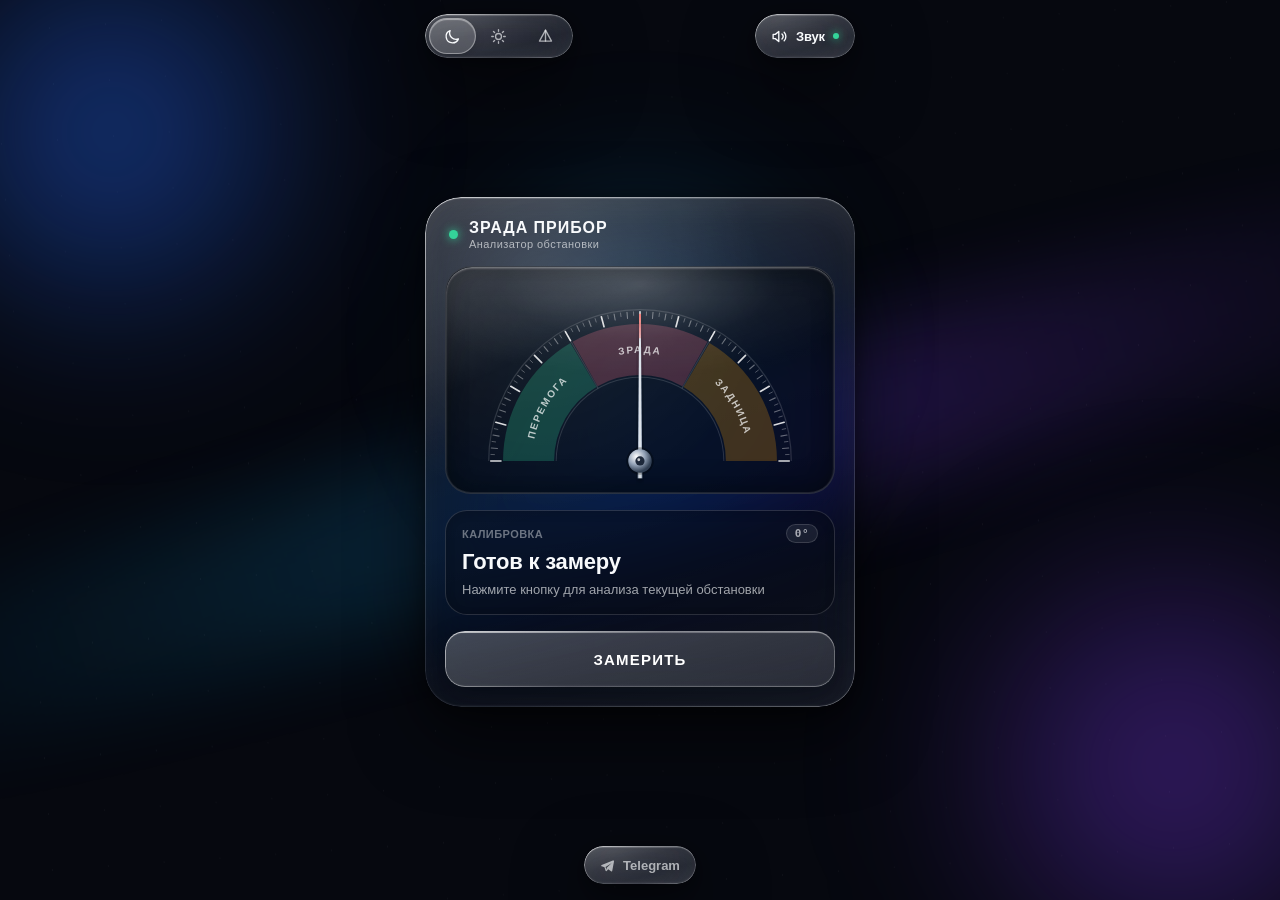
==== commit e418d539: "Update index.html" ====
--- a/index.html
+++ b/index.html
@@ -1,779 +1,1940 @@
 <!DOCTYPE html>
-<html lang="ru" class="dark-theme">
+<html lang="ru" data-theme="dark">
 <head>
     <meta charset="UTF-8">
     <meta name="viewport" content="width=device-width, initial-scale=1.0, maximum-scale=1.0, user-scalable=no, viewport-fit=cover">
-    <title>Зрада Прибор | Анализатор</title>
-    <meta name="description" content="Узнай судьбу: Перемога, Зрада или Полная Задница?">
+    <title>Зрада Прибор — Анализатор</title>
+    <meta name="description" content="Точный индикатор текущей обстановки: Перемога, Зрада или Полная Задница.">
     <meta name="apple-mobile-web-app-capable" content="yes">
+    <meta name="mobile-web-app-capable" content="yes">
     <meta name="apple-mobile-web-app-status-bar-style" content="black-translucent">
-    <meta name="theme-color" content="#1e272e">
-    <link rel="icon" href="data:image/svg+xml,<svg xmlns=%22http://www.w3.org/2000/svg%22 viewBox=%220 0 100 100%22><text y=%22.9em%22 font-size=%2290%22>🧭</text></svg>">
+    <meta name="theme-color" id="theme-color-meta" content="#06080f">
+    <link rel="icon" href="data:image/svg+xml,<svg xmlns=%22http://www.w3.org/2000/svg%22 viewBox=%220 0 64 64%22><rect width=%2264%22 height=%2264%22 rx=%2218%22 fill=%22%230b101b%22/><path d=%22M12 42 A20 20 0 0 1 52 42%22 fill=%22none%22 stroke=%22%2338bdf8%22 stroke-width=%224%22 stroke-linecap=%22round%22/><path d=%22M32 42 L43 22%22 stroke=%22%23ff453a%22 stroke-width=%224%22 stroke-linecap=%22round%22/><circle cx=%2232%22 cy=%2242%22 r=%224%22 fill=%22%23ffffff%22/></svg>">
 
     <style>
-        :root.dark-theme {
-            --bg-color: #161b22;
-            --bg-radial: radial-gradient(circle at 50% 30%, #242d38 0%, #11151a 100%);
-            --panel-color: #212832;
-            --panel-inner: #181d24;
-            --text-color: #f0f6fc;
-            --muted-text: #8b949e;
-            --accent: #f1c40f;
-            --accent-shadow: #b7950b;
-            --peremoga: #2ecc71;
-            --zrada: #e74c3c;
-            --zadnitsa: #795548;
-            --border-color: #30363d;
-            --screw-color: #484f58;
-            --glass-sheen: rgba(255, 255, 255, 0.08);
-        }
-
-        :root.light-theme {
-            --bg-color: #e5e7eb;
-            --bg-radial: radial-gradient(circle at 50% 30%, #f9fafb 0%, #d1d5db 100%);
-            --panel-color: #ffffff;
-            --panel-inner: #f3f4f6;
-            --text-color: #111827;
-            --muted-text: #6b7280;
-            --accent: #f59e0b;
-            --accent-shadow: #b45309;
-            --peremoga: #10b981;
-            --zrada: #ef4444;
-            --zadnitsa: #8d6e63;
-            --border-color: #d1d5db;
-            --screw-color: #9ca3af;
-            --glass-sheen: rgba(255, 255, 255, 0.55);
-        }
-
-        :root.ios-theme {
-            --bg-color: #000000;
-            --bg-radial: radial-gradient(circle at 50% 20%, #1c1c1e 0%, #000000 100%);
-            --panel-color: rgba(28, 28, 30, 0.78);
-            --panel-inner: rgba(44, 44, 46, 0.65);
-            --text-color: #ffffff;
-            --muted-text: #98989d;
-            --accent: #0a84ff;
-            --accent-shadow: #005bb5;
-            --peremoga: #30d158;
-            --zrada: #ff453a;
-            --zadnitsa: #ac8e68;
-            --border-color: rgba(255, 255, 255, 0.16);
-            --screw-color: rgba(255, 255, 255, 0.25);
-            --glass-sheen: rgba(255, 255, 255, 0.12);
+        /* =========================================================
+           СИСТЕМА ТЕМ: ЖИДКОЕ СТЕКЛО (НОЧЬ / ХРУСТАЛЬ / ПРИЗМА)
+           ========================================================= */
+        :root,
+        html[data-theme="dark"] {
+            --bg-base: #06080f;
+            --orb-1: rgba(37, 99, 235, 0.55);
+            --orb-2: rgba(124, 58, 237, 0.45);
+            --orb-3: rgba(14, 165, 233, 0.36);
+            --grid-line: rgba(255, 255, 255, 0.045);
+
+            --glass-fill: rgba(18, 24, 38, 0.38);
+            --glass-fill-subtle: rgba(24, 32, 48, 0.30);
+            --glass-rim-bright: rgba(255, 255, 255, 0.62);
+            --glass-rim-mid: rgba(255, 255, 255, 0.12);
+            --glass-rim-bounce: rgba(255, 255, 255, 0.30);
+            --glass-inner-top: rgba(255, 255, 255, 0.34);
+            --glass-inner-bot: rgba(255, 255, 255, 0.08);
+            --glass-shadow: 0 28px 70px rgba(0, 0, 0, 0.62), 0 4px 18px rgba(0, 0, 0, 0.36);
+            --specular-spot: rgba(255, 255, 255, 0.16);
+
+            --seg-thumb-bg: rgba(255, 255, 255, 0.18);
+            --seg-thumb-border: rgba(255, 255, 255, 0.38);
+
+            --dial-bg: rgba(6, 10, 18, 0.62);
+            --dial-ring: rgba(255, 255, 255, 0.14);
+            --dial-tick: rgba(255, 255, 255, 0.38);
+            --dial-tick-major: rgba(255, 255, 255, 0.85);
+            --dial-label: rgba(255, 255, 255, 0.92);
+            --needle-shaft: #f1f5f9;
+            --needle-shaft-dark: #94a3b8;
+            --needle-tip: #ff453a;
+
+            --readout-bg: rgba(8, 12, 22, 0.42);
+            --text-primary: #f8fafc;
+            --text-secondary: rgba(248, 250, 252, 0.64);
+            --text-muted: rgba(248, 250, 252, 0.42);
+
+            --btn-glass-bg: linear-gradient(165deg, rgba(255, 255, 255, 0.24) 0%, rgba(255, 255, 255, 0.09) 100%);
+            --btn-glass-hover: linear-gradient(165deg, rgba(255, 255, 255, 0.30) 0%, rgba(255, 255, 255, 0.13) 100%);
+            --btn-text: #ffffff;
+
+            --zone-peremoga: #34d399;
+            --zone-zrada: #fb7185;
+            --zone-zadnitsa: #f59e0b;
+        }
+
+        html[data-theme="light"] {
+            --bg-base: #dde7f3;
+            --orb-1: rgba(56, 189, 248, 0.55);
+            --orb-2: rgba(167, 139, 250, 0.46);
+            --orb-3: rgba(96, 165, 250, 0.42);
+            --grid-line: rgba(15, 23, 42, 0.045);
+
+            --glass-fill: rgba(255, 255, 255, 0.42);
+            --glass-fill-subtle: rgba(255, 255, 255, 0.34);
+            --glass-rim-bright: rgba(255, 255, 255, 0.95);
+            --glass-rim-mid: rgba(255, 255, 255, 0.38);
+            --glass-rim-bounce: rgba(255, 255, 255, 0.78);
+            --glass-inner-top: rgba(255, 255, 255, 0.90);
+            --glass-inner-bot: rgba(148, 163, 184, 0.22);
+            --glass-shadow: 0 24px 60px rgba(30, 41, 59, 0.16), 0 4px 16px rgba(30, 41, 59, 0.08);
+            --specular-spot: rgba(255, 255, 255, 0.50);
+
+            --seg-thumb-bg: rgba(255, 255, 255, 0.72);
+            --seg-thumb-border: rgba(255, 255, 255, 0.98);
+
+            --dial-bg: rgba(244, 248, 255, 0.58);
+            --dial-ring: rgba(15, 23, 42, 0.14);
+            --dial-tick: rgba(15, 23, 42, 0.34);
+            --dial-tick-major: rgba(15, 23, 42, 0.80);
+            --dial-label: rgba(15, 23, 42, 0.88);
+            --needle-shaft: #1e293b;
+            --needle-shaft-dark: #475569;
+            --needle-tip: #e11d48;
+
+            --readout-bg: rgba(255, 255, 255, 0.45);
+            --text-primary: #0f172a;
+            --text-secondary: rgba(15, 23, 42, 0.66);
+            --text-muted: rgba(15, 23, 42, 0.45);
+
+            --btn-glass-bg: linear-gradient(165deg, rgba(255, 255, 255, 0.78) 0%, rgba(255, 255, 255, 0.46) 100%);
+            --btn-glass-hover: linear-gradient(165deg, rgba(255, 255, 255, 0.92) 0%, rgba(255, 255, 255, 0.58) 100%);
+            --btn-text: #0f172a;
+
+            --zone-peremoga: #059669;
+            --zone-zrada: #e11d48;
+            --zone-zadnitsa: #b45309;
+        }
+
+        html[data-theme="prism"] {
+            --bg-base: #070510;
+            --orb-1: rgba(16, 185, 129, 0.50);
+            --orb-2: rgba(236, 72, 153, 0.45);
+            --orb-3: rgba(56, 189, 248, 0.50);
+            --grid-line: rgba(255, 255, 255, 0.06);
+
+            --glass-fill: rgba(255, 255, 255, 0.075);
+            --glass-fill-subtle: rgba(255, 255, 255, 0.055);
+            --glass-rim-bright: rgba(255, 255, 255, 0.75);
+            --glass-rim-mid: rgba(186, 230, 253, 0.22);
+            --glass-rim-bounce: rgba(244, 114, 182, 0.45);
+            --glass-inner-top: rgba(255, 255, 255, 0.42);
+            --glass-inner-bot: rgba(56, 189, 248, 0.14);
+            --glass-shadow: 0 30px 75px rgba(0, 0, 0, 0.65), 0 0 40px rgba(56, 189, 248, 0.10);
+            --specular-spot: rgba(255, 255, 255, 0.20);
+
+            --seg-thumb-bg: rgba(255, 255, 255, 0.16);
+            --seg-thumb-border: rgba(255, 255, 255, 0.46);
+
+            --dial-bg: rgba(10, 8, 22, 0.52);
+            --dial-ring: rgba(255, 255, 255, 0.18);
+            --dial-tick: rgba(255, 255, 255, 0.42);
+            --dial-tick-major: rgba(255, 255, 255, 0.90);
+            --dial-label: rgba(255, 255, 255, 0.95);
+            --needle-shaft: #ffffff;
+            --needle-shaft-dark: #cbd5e1;
+            --needle-tip: #ff3b30;
+
+            --readout-bg: rgba(12, 10, 26, 0.36);
+            --text-primary: #ffffff;
+            --text-secondary: rgba(255, 255, 255, 0.68);
+            --text-muted: rgba(255, 255, 255, 0.45);
+
+            --btn-glass-bg: linear-gradient(155deg, rgba(255, 255, 255, 0.22) 0%, rgba(255, 255, 255, 0.06) 100%);
+            --btn-glass-hover: linear-gradient(155deg, rgba(255, 255, 255, 0.30) 0%, rgba(255, 255, 255, 0.10) 100%);
+            --btn-text: #ffffff;
+
+            --zone-peremoga: #34d399;
+            --zone-zrada: #fb7185;
+            --zone-zadnitsa: #fbbf24;
+        }
+
+        /* Адаптация света сцены под результат замера */
+        body[data-verdict="peremoga"] {
+            --orb-1: rgba(16, 185, 129, 0.66);
+            --orb-2: rgba(52, 211, 153, 0.44);
+            --orb-3: rgba(14, 165, 233, 0.42);
+        }
+
+        body[data-verdict="zrada"] {
+            --orb-1: rgba(239, 68, 68, 0.66);
+            --orb-2: rgba(244, 63, 94, 0.48);
+            --orb-3: rgba(185, 28, 28, 0.42);
+        }
+
+        body[data-verdict="zadnitsa"] {
+            --orb-1: rgba(217, 119, 6, 0.64);
+            --orb-2: rgba(180, 83, 9, 0.52);
+            --orb-3: rgba(234, 88, 12, 0.42);
         }
 
         * {
             box-sizing: border-box;
+            -webkit-tap-highlight-color: transparent;
+        }
+
+        html, body {
+            margin: 0;
+            padding: 0;
+            min-height: 100dvh;
+            background-color: var(--bg-base);
+            color: var(--text-primary);
+            font-family: -apple-system, BlinkMacSystemFont, "SF Pro Display", "SF Pro Text", "Segoe UI", Roboto, Helvetica, Arial, sans-serif;
+            -webkit-font-smoothing: antialiased;
+            user-select: none;
+            -webkit-user-select: none;
+            touch-action: manipulation;
+            overflow-x: hidden;
+            overflow-y: auto;
+            transition: background-color 0.5s ease, color 0.35s ease;
         }
 
         body {
-            font-family: -apple-system, BlinkMacSystemFont, 'Segoe UI', Roboto, Helvetica, Arial, sans-serif;
-            background: var(--bg-radial);
-            background-color: var(--bg-color);
+            position: relative;
             display: flex;
             flex-direction: column;
             justify-content: space-between;
             align-items: center;
-            min-height: 100dvh;
-            margin: 0;
-            padding: env(safe-area-inset-top, 12px) 16px env(safe-area-inset-bottom, 12px);
-            color: var(--text-color);
-            user-select: none;
-            -webkit-user-select: none;
+            padding: max(14px, env(safe-area-inset-top)) 16px max(16px, env(safe-area-inset-bottom));
+            gap: 14px;
+        }
+
+        /* =========================================================
+           ЖИВОЙ ФОН ДЛЯ РЕАЛЬНОГО ПРЕЛОМЛЕНИЯ ЧЕРЕЗ СТЕКЛО
+           ========================================================= */
+        .ambient-scene {
+            position: fixed;
+            inset: 0;
+            z-index: 0;
+            pointer-events: none;
             overflow: hidden;
-            touch-action: manipulation;
-            transition: background 0.3s, color 0.3s;
-        }
-
-        .header {
+        }
+
+        .ambient-grid {
+            position: absolute;
+            inset: -20%;
+            background-image:
+                linear-gradient(125deg, var(--grid-line) 1px, transparent 1px),
+                linear-gradient(35deg, var(--grid-line) 1px, transparent 1px);
+            background-size: 56px 56px;
+            opacity: 0.9;
+            transform: rotate(-4deg);
+        }
+
+        .ambient-orb {
+            position: absolute;
+            border-radius: 50%;
+            filter: blur(72px);
+            will-change: transform;
+            transition: background 1.1s ease;
+        }
+
+        .orb-1 {
+            width: min(76vw, 480px);
+            height: min(76vw, 480px);
+            top: -12%;
+            left: -10%;
+            background: radial-gradient(circle, var(--orb-1) 0%, transparent 72%);
+            animation: driftA 20s ease-in-out infinite alternate;
+        }
+
+        .orb-2 {
+            width: min(82vw, 520px);
+            height: min(82vw, 520px);
+            bottom: -14%;
+            right: -12%;
+            background: radial-gradient(circle, var(--orb-2) 0%, transparent 72%);
+            animation: driftB 24s ease-in-out infinite alternate;
+        }
+
+        .orb-3 {
+            width: min(64vw, 380px);
+            height: min(64vw, 380px);
+            top: 38%;
+            left: 50%;
+            transform: translate(-50%, -50%);
+            background: radial-gradient(circle, var(--orb-3) 0%, transparent 70%);
+            animation: driftC 17s ease-in-out infinite alternate;
+        }
+
+        /* Деликатные световые ленты за стеклом, чтобы оптически изгибались на краях */
+        .ambient-ribbon {
+            position: absolute;
+            width: 140%;
+            height: 160px;
+            left: -20%;
+            top: 44%;
+            background: linear-gradient(90deg, transparent 0%, var(--orb-3) 35%, var(--orb-2) 65%, transparent 100%);
+            filter: blur(42px);
+            opacity: 0.45;
+            transform: rotate(-16deg);
+            transition: background 1.1s ease;
+        }
+
+        @keyframes driftA {
+            0% { transform: translate(0, 0) scale(1); }
+            100% { transform: translate(12%, 14%) scale(1.12); }
+        }
+
+        @keyframes driftB {
+            0% { transform: translate(0, 0) scale(1); }
+            100% { transform: translate(-14%, -10%) scale(1.15); }
+        }
+
+        @keyframes driftC {
+            0% { transform: translate(-55%, -55%) scale(0.95); }
+            100% { transform: translate(-42%, -45%) scale(1.18); }
+        }
+
+        /* =========================================================
+           СИСТЕМА НАСТОЯЩЕГО LIQUID GLASS
+           ========================================================= */
+        .liquid-glass {
+            position: relative;
+            isolation: isolate;
+            overflow: hidden;
+            box-shadow: var(--glass-shadow);
+            transition: transform 0.25s cubic-bezier(0.22, 1.4, 0.36, 1), box-shadow 0.4s ease;
+        }
+
+        /* Базовый матово-жидкий оптический слой (Safari / Firefox / Chrome) */
+        .glass-backdrop {
+            position: absolute;
+            inset: 0;
+            border-radius: inherit;
+            z-index: -3;
+            background: var(--glass-fill);
+            -webkit-backdrop-filter: blur(30px) saturate(195%) contrast(1.04);
+            backdrop-filter: blur(30px) saturate(195%) contrast(1.04);
+            pointer-events: none;
+            transition: background 0.35s ease;
+        }
+
+        .liquid-glass.glass-subtle .glass-backdrop {
+            background: var(--glass-fill-subtle);
+            -webkit-backdrop-filter: blur(24px) saturate(185%);
+            backdrop-filter: blur(24px) saturate(185%);
+        }
+
+        /* Истинное SVG-преломление для браузеров с поддержкой url() в backdrop-filter */
+        html.has-svg-refract .glass-backdrop {
+            inset: -16px;
+            backdrop-filter: url(#liquid-refract) blur(22px) saturate(205%) brightness(1.05);
+        }
+
+        /* Внутренняя каустика и блик стекла */
+        .glass-specular {
+            position: absolute;
+            inset: 0;
+            border-radius: inherit;
+            z-index: -2;
+            pointer-events: none;
+            background:
+                radial-gradient(
+                    320px circle at var(--gx, 28%) var(--gy, 18%),
+                    var(--specular-spot) 0%,
+                    transparent 68%
+                ),
+                linear-gradient(
+                    165deg,
+                    rgba(255, 255, 255, 0.16) 0%,
+                    rgba(255, 255, 255, 0.03) 40%,
+                    rgba(255, 255, 255, 0.00) 68%,
+                    rgba(255, 255, 255, 0.06) 100%
+                );
+            box-shadow:
+                inset 0 1.5px 1px var(--glass-inner-top),
+                inset 0 -1.5px 2px var(--glass-inner-bot),
+                inset 0 14px 28px rgba(255, 255, 255, 0.04);
+        }
+
+        /* Изогнутая стеклянная фаска (обод преломления по контуру) */
+        .liquid-glass::after {
+            content: "";
+            position: absolute;
+            inset: 0;
+            border-radius: inherit;
+            padding: 1.25px;
+            background: linear-gradient(
+                var(--rim-angle, 138deg),
+                var(--glass-rim-bright) 0%,
+                var(--glass-rim-mid) 36%,
+                rgba(255, 255, 255, 0.03) 64%,
+                var(--glass-rim-bounce) 100%
+            );
+            -webkit-mask: linear-gradient(#fff 0 0) content-box, linear-gradient(#fff 0 0);
+            -webkit-mask-composite: xor;
+            mask: linear-gradient(#fff 0 0) content-box, linear-gradient(#fff 0 0);
+            mask-composite: exclude;
+            pointer-events: none;
+            z-index: 5;
+        }
+
+        /* Режим доступности: снижение прозрачности */
+        @media (prefers-reduced-transparency: reduce) {
+            .glass-backdrop {
+                -webkit-backdrop-filter: none !important;
+                backdrop-filter: none !important;
+                background: var(--bg-base) !important;
+                opacity: 0.96;
+            }
+        }
+
+        @media (prefers-reduced-motion: reduce) {
+            .ambient-orb { animation: none !important; }
+        }
+
+        /* =========================================================
+           ВЕРХНЯЯ ПАНЕЛЬ (СЕГМЕНТНЫЙ ПЕРЕКЛЮЧАТЕЛЬ + ЗВУК)
+           ========================================================= */
+        .topbar {
+            position: relative;
+            z-index: 2;
             width: 100%;
-            max-width: 440px;
+            max-width: 430px;
             display: flex;
+            align-items: center;
             justify-content: space-between;
-            align-items: center;
-            padding-top: 4px;
-            z-index: 10;
-        }
-
-        .theme-switcher {
-            display: flex;
-            gap: 6px;
-            background: var(--panel-color);
+            gap: 10px;
+        }
+
+        .seg-control {
+            display: grid;
+            grid-template-columns: repeat(3, 1fr);
             padding: 4px;
             border-radius: 999px;
-            border: 1px solid var(--border-color);
-            box-shadow: 0 4px 12px rgba(0, 0, 0, 0.15);
-        }
-
-        .theme-btn {
-            width: 34px;
-            height: 34px;
-            border-radius: 50%;
+            width: 148px;
+            height: 44px;
+        }
+
+        .seg-thumb {
+            position: absolute;
+            top: 4px;
+            left: 4px;
+            width: calc((100% - 8px) / 3);
+            height: calc(100% - 8px);
+            border-radius: 999px;
+            background: var(--seg-thumb-bg);
+            border: 1px solid var(--seg-thumb-border);
+            box-shadow:
+                inset 0 1px 1px rgba(255, 255, 255, 0.45),
+                0 2px 10px rgba(0, 0, 0, 0.16);
+            transform: translateX(calc(var(--seg-idx, 0) * 100%));
+            transition: transform 0.42s cubic-bezier(0.32, 1.35, 0.56, 1), background 0.3s ease;
+            pointer-events: none;
+            z-index: 0;
+        }
+
+        .seg-btn {
+            position: relative;
+            z-index: 1;
             border: none;
             background: transparent;
-            color: var(--text-color);
-            font-size: 16px;
+            color: var(--text-secondary);
             cursor: pointer;
             display: flex;
             align-items: center;
             justify-content: center;
-            transition: background-color 0.2s, transform 0.15s;
-            box-shadow: none;
             padding: 0;
-        }
-
-        .theme-btn:hover {
-            transform: scale(1.06);
-        }
-
-        .theme-btn.active {
-            background-color: var(--accent);
-            color: #111;
-        }
-
-        .ios-theme .theme-btn.active {
-            color: #fff;
-        }
-
-        .sound-pill {
+            border-radius: 999px;
+            transition: color 0.25s ease, transform 0.15s ease;
+        }
+
+        .seg-btn[aria-pressed="true"] {
+            color: var(--text-primary);
+        }
+
+        .seg-btn:active {
+            transform: scale(0.9);
+        }
+
+        .seg-btn svg {
+            width: 17px;
+            height: 17px;
+            display: block;
+        }
+
+        .sound-btn {
+            height: 44px;
+            padding: 0 16px;
+            border: none;
+            border-radius: 999px;
+            color: var(--text-secondary);
+            font-family: inherit;
+            font-size: 13px;
+            font-weight: 600;
+            letter-spacing: -0.01em;
+            cursor: pointer;
+            display: inline-flex;
+            align-items: center;
+            gap: 8px;
+            background: transparent;
+            transition: color 0.25s ease, transform 0.18s cubic-bezier(0.22, 1.4, 0.36, 1);
+        }
+
+        .sound-btn:active {
+            transform: scale(0.94);
+        }
+
+        .sound-btn.active {
+            color: var(--text-primary);
+        }
+
+        .sound-dot {
+            width: 6px;
+            height: 6px;
+            border-radius: 50%;
+            background: var(--text-muted);
+            transition: background 0.25s ease, box-shadow 0.25s ease;
+        }
+
+        .sound-btn.active .sound-dot {
+            background: var(--zone-peremoga);
+            box-shadow: 0 0 8px var(--zone-peremoga);
+        }
+
+        .sound-icon {
+            width: 17px;
+            height: 17px;
+            flex-shrink: 0;
+        }
+
+        /* =========================================================
+           ГЛАВНЫЙ ПРИБОР (СКУЛЬПТУРНЫЙ КОРПУС ИЗ ЖИДКОГО СТЕКЛА)
+           ========================================================= */
+        .main-stage {
+            position: relative;
+            z-index: 2;
+            width: 100%;
+            max-width: 430px;
+            flex: 1;
             display: flex;
             align-items: center;
+            justify-content: center;
+        }
+
+        .instrument {
+            width: 100%;
+            border-radius: 36px;
+            padding: 22px 20px 20px;
+            display: flex;
+            flex-direction: column;
+            gap: 16px;
+        }
+
+        .instrument.scanning-shake {
+            animation: microVibe 0.16s infinite alternate ease-in-out;
+        }
+
+        @keyframes microVibe {
+            0% { transform: translate(-0.8px, 0.5px) rotate(-0.18deg); }
+            100% { transform: translate(0.8px, -0.5px) rotate(0.18deg); }
+        }
+
+        .inst-header {
+            display: flex;
+            align-items: center;
+            justify-content: space-between;
+            gap: 12px;
+            padding: 0 4px;
+        }
+
+        .brand-wrap {
+            display: flex;
+            align-items: center;
+            gap: 11px;
+            text-align: left;
+        }
+
+        .status-led {
+            width: 9px;
+            height: 9px;
+            border-radius: 50%;
+            background: var(--zone-peremoga);
+            box-shadow: 0 0 10px var(--zone-peremoga);
+            flex-shrink: 0;
+            transition: background 0.3s ease, box-shadow 0.3s ease;
+        }
+
+        .status-led.scanning {
+            background: var(--zone-zrada);
+            box-shadow: 0 0 14px var(--zone-zrada);
+            animation: ledPulse 0.16s infinite alternate;
+        }
+
+        @keyframes ledPulse {
+            from { opacity: 0.45; transform: scale(0.88); }
+            to { opacity: 1; transform: scale(1.12); }
+        }
+
+        .brand-titles {
+            display: flex;
+            flex-direction: column;
+            gap: 1px;
+        }
+
+        .brand-name {
+            margin: 0;
+            font-size: 16px;
+            font-weight: 750;
+            letter-spacing: 0.06em;
+            line-height: 1.15;
+            color: var(--text-primary);
+        }
+
+        .brand-sub {
+            font-size: 11px;
+            font-weight: 500;
+            letter-spacing: 0.04em;
+            color: var(--text-secondary);
+        }
+
+        /* Мини-лента последних замеров */
+        .history-track {
+            display: flex;
+            align-items: center;
+            gap: 5px;
+            padding: 6px 9px;
+            border-radius: 999px;
+            background: var(--readout-bg);
+            border: 1px solid var(--dial-ring);
+            min-height: 22px;
+            opacity: 0;
+            transform: scale(0.92);
+            transition: opacity 0.3s ease, transform 0.3s ease;
+        }
+
+        .history-track.visible {
+            opacity: 1;
+            transform: scale(1);
+        }
+
+        .history-pip {
+            width: 7px;
+            height: 7px;
+            border-radius: 50%;
+            transition: transform 0.25s cubic-bezier(0.22, 1.4, 0.36, 1);
+            animation: pipPop 0.32s cubic-bezier(0.22, 1.4, 0.36, 1);
+        }
+
+        @keyframes pipPop {
+            from { transform: scale(0); opacity: 0; }
+            to { transform: scale(1); opacity: 1; }
+        }
+
+        .history-pip[data-zone="peremoga"] {
+            background: var(--zone-peremoga);
+            box-shadow: 0 0 6px var(--zone-peremoga);
+        }
+        .history-pip[data-zone="zrada"] {
+            background: var(--zone-zrada);
+            box-shadow: 0 0 6px var(--zone-zrada);
+        }
+        .history-pip[data-zone="zadnitsa"] {
+            background: var(--zone-zadnitsa);
+            box-shadow: 0 0 6px var(--zone-zadnitsa);
+        }
+
+        /* =========================================================
+           ОПТИЧЕСКАЯ КАМЕРА ЦИФЕРБЛАТА (SVG + ВЫПУКЛОЕ СТЕКЛО)
+           ========================================================= */
+        .dial-chamber {
+            position: relative;
+            border-radius: 26px;
+            background: var(--dial-bg);
+            border: 1px solid var(--dial-ring);
+            padding: 12px 10px 8px;
+            overflow: hidden;
+            box-shadow:
+                inset 0 6px 22px rgba(0, 0, 0, 0.28),
+                inset 0 -1px 0 rgba(255, 255, 255, 0.12);
+            transition: background 0.35s ease, border-color 0.35s ease;
+        }
+
+        .dial-svg {
+            width: 100%;
+            height: auto;
+            display: block;
+            overflow: visible;
+        }
+
+        .dial-sector {
+            opacity: 0.24;
+            transition: opacity 0.45s ease, filter 0.45s ease;
+        }
+
+        html[data-theme="light"] .dial-sector {
+            opacity: 0.28;
+        }
+
+        .dial-sector.active {
+            opacity: 0.72;
+            filter: drop-shadow(0 0 12px currentColor);
+        }
+
+        html[data-theme="light"] .dial-sector.active {
+            opacity: 0.56;
+        }
+
+        .dial-sector-label {
+            font-size: 9.8px;
+            font-weight: 750;
+            letter-spacing: 1.9px;
+            fill: var(--dial-label);
+            opacity: 0.78;
+            transition: opacity 0.35s ease, fill 0.35s ease;
+        }
+
+        .dial-sector-label.active {
+            opacity: 1;
+        }
+
+        /* Сапфировый купол поверх шкалы */
+        .dial-lens {
+            position: absolute;
+            inset: 0;
+            border-radius: inherit;
+            pointer-events: none;
+            background:
+                radial-gradient(ellipse 85% 58% at 50% 8%, rgba(255, 255, 255, 0.22) 0%, rgba(255, 255, 255, 0.04) 42%, transparent 72%),
+                linear-gradient(155deg, rgba(255, 255, 255, 0.14) 0%, transparent 32%);
+            box-shadow:
+                inset 0 1.5px 2px rgba(255, 255, 255, 0.35),
+                inset 0 -10px 24px rgba(0, 0, 0, 0.18);
+        }
+
+        /* =========================================================
+           КАПСУЛА РЕЗУЛЬТАТА
+           ========================================================= */
+        .readout-capsule {
+            position: relative;
+            border-radius: 22px;
+            background: var(--readout-bg);
+            border: 1px solid var(--dial-ring);
+            padding: 13px 16px 15px;
+            display: flex;
+            flex-direction: column;
             gap: 6px;
-            height: 42px;
-            padding: 0 14px;
+            text-align: left;
+            box-shadow: inset 0 2px 10px rgba(0, 0, 0, 0.16);
+            transition: background 0.35s ease, border-color 0.35s ease;
+        }
+
+        .readout-meta {
+            display: flex;
+            align-items: center;
+            justify-content: space-between;
+            font-size: 11px;
+            font-weight: 600;
+            letter-spacing: 0.04em;
+            color: var(--text-muted);
+            text-transform: uppercase;
+        }
+
+        .telemetry-pill {
+            font-family: ui-monospace, "SF Mono", Menlo, Consolas, monospace;
+            font-variant-numeric: tabular-nums;
+            font-size: 11px;
+            font-weight: 600;
+            padding: 2px 8px;
             border-radius: 999px;
-            border: 1px solid var(--border-color);
-            background: var(--panel-color);
-            color: var(--text-color);
+            background: rgba(255, 255, 255, 0.08);
+            border: 1px solid var(--dial-ring);
+            color: var(--text-secondary);
+            transition: color 0.3s ease, border-color 0.3s ease;
+        }
+
+        html[data-theme="light"] .telemetry-pill {
+            background: rgba(15, 23, 42, 0.05);
+        }
+
+        .verdict-title {
+            font-size: 22px;
+            font-weight: 800;
+            letter-spacing: -0.01em;
+            line-height: 1.18;
+            color: var(--text-primary);
+            transition: color 0.35s ease, transform 0.35s cubic-bezier(0.22, 1.4, 0.36, 1);
+        }
+
+        .verdict-title.pop {
+            animation: textPop 0.38s cubic-bezier(0.22, 1.4, 0.36, 1);
+        }
+
+        @keyframes textPop {
+            0% { transform: translateY(4px) scale(0.97); opacity: 0.65; }
+            100% { transform: translateY(0) scale(1); opacity: 1; }
+        }
+
+        .verdict-sub {
             font-size: 13px;
-            font-weight: 600;
+            font-weight: 450;
+            line-height: 1.35;
+            color: var(--text-secondary);
+            min-height: 18px;
+        }
+
+        /* =========================================================
+           ГЛАВНАЯ СТЕКЛЯННАЯ КНОПКА ЗАПУСКА
+           ========================================================= */
+        .action-btn {
+            position: relative;
+            width: 100%;
+            height: 56px;
+            border: none;
+            border-radius: 20px;
+            background: var(--btn-glass-bg);
+            color: var(--btn-text);
+            font-family: inherit;
+            font-size: 15px;
+            font-weight: 700;
+            letter-spacing: 0.08em;
+            text-transform: uppercase;
             cursor: pointer;
-            box-shadow: 0 4px 12px rgba(0, 0, 0, 0.15);
-            transition: all 0.2s;
-        }
-
-        .sound-pill.active {
-            border-color: var(--peremoga);
-            color: var(--peremoga);
-        }
-
-        .main-container {
-            display: flex;
-            justify-content: center;
-            align-items: center;
-            width: 100%;
-            flex: 1;
-        }
-
-        .device-container {
-            background-color: var(--panel-color);
-            padding: 28px 24px 24px;
-            border-radius: 32px;
-            box-shadow: 0 20px 50px rgba(0, 0, 0, 0.45), inset 0 1px 0 rgba(255, 255, 255, 0.08);
-            text-align: center;
-            width: 100%;
-            max-width: 440px;
-            border: 2px solid var(--border-color);
-            position: relative;
-            transition: all 0.3s;
-        }
-
-        .ios-theme .device-container {
-            backdrop-filter: blur(28px);
-            -webkit-backdrop-filter: blur(28px);
-        }
-
-        /* Декоративные винты корпуса */
-        .screw {
-            position: absolute;
-            width: 10px;
-            height: 10px;
-            border-radius: 50%;
-            background: var(--screw-color);
-            box-shadow: inset 0 1px 2px rgba(0,0,0,0.6);
-        }
-        .screw::after {
-            content: "";
-            position: absolute;
-            top: 4px;
-            left: 2px;
-            right: 2px;
-            height: 1.5px;
-            background: rgba(0,0,0,0.45);
-            transform: rotate(35deg);
-        }
-        .screw.tl { top: 14px; left: 14px; }
-        .screw.tr { top: 14px; right: 14px; }
-        .screw.bl { bottom: 14px; left: 14px; }
-        .screw.br { bottom: 14px; right: 14px; }
-
-        .shaking {
-            animation: shake 0.4s infinite;
-        }
-
-        @keyframes shake {
-            0%, 100% { transform: translate(0, 0) rotate(0deg); }
-            25% { transform: translate(-2px, 1px) rotate(-0.6deg); }
-            50% { transform: translate(2px, -1px) rotate(0.6deg); }
-            75% { transform: translate(-1px, -1px) rotate(0.3deg); }
-        }
-
-        .device-top {
+            overflow: hidden;
             display: flex;
             align-items: center;
             justify-content: center;
             gap: 10px;
-            margin-bottom: 4px;
-        }
-
-        .status-light {
-            width: 10px;
-            height: 10px;
-            background-color: #4b5563;
-            border-radius: 50%;
-            box-shadow: inset 0 1px 2px rgba(0, 0, 0, 0.6);
-            transition: all 0.25s;
-        }
-
-        .status-light.ready {
-            background-color: var(--peremoga);
-            box-shadow: 0 0 8px var(--peremoga);
-        }
-
-        .status-light.scanning {
-            background-color: var(--zrada);
-            box-shadow: 0 0 10px var(--zrada);
-            animation: blink 0.14s infinite alternate;
-        }
-
-        @keyframes blink {
-            from { opacity: 0.4; }
-            to { opacity: 1; }
-        }
-
-        h1 {
-            margin: 0;
-            text-transform: uppercase;
-            letter-spacing: 1.5px;
-            font-size: 24px;
-            font-weight: 800;
-        }
-
-        .subtitle {
-            font-size: 11px;
-            color: var(--muted-text);
-            margin-bottom: 18px;
-            text-transform: uppercase;
-            letter-spacing: 1.4px;
-            font-weight: 600;
-        }
-
-        .gauge-bezel {
-            background: var(--panel-inner);
-            padding: 14px 14px 10px;
-            border-radius: 22px;
-            border: 1px solid var(--border-color);
-            box-shadow: inset 0 3px 10px rgba(0, 0, 0, 0.35);
-        }
-
-        .gauge-wrapper {
-            position: relative;
-            width: 100%;
-            height: 0;
-            padding-bottom: 50%;
-            overflow: hidden;
-        }
-
-        .gauge {
-            width: 100%;
-            height: 100%;
-            position: absolute;
-            top: 0;
-            left: 0;
-            border-radius: 500px 500px 0 0;
-            background: conic-gradient(
-                from 270deg at 50% 100%,
-                var(--peremoga) 0deg 60deg,
-                var(--zrada) 60deg 120deg,
-                var(--zadnitsa) 120deg 180deg
-            );
-            box-shadow: inset 0 4px 18px rgba(0, 0, 0, 0.55);
-            border: 2px solid var(--border-color);
-            border-bottom: none;
-        }
-
-        /* Деления шкалы и блик стекла */
-        .gauge::before {
+            box-shadow:
+                inset 0 1.5px 1px var(--glass-inner-top),
+                inset 0 -1.5px 2px var(--glass-inner-bot),
+                0 10px 26px rgba(0, 0, 0, 0.25);
+            transition:
+                transform 0.18s cubic-bezier(0.22, 1.4, 0.36, 1),
+                background 0.25s ease,
+                box-shadow 0.25s ease,
+                opacity 0.25s ease;
+        }
+
+        .action-btn::before {
             content: "";
             position: absolute;
             inset: 0;
-            border-radius: 500px 500px 0 0;
-            background: repeating-conic-gradient(
-                from 270deg at 50% 100%,
-                rgba(0, 0, 0, 0.35) 0deg 1.5deg,
-                transparent 1.5deg 15deg
-            );
-            -webkit-mask-image: radial-gradient(circle at 50% 100%, transparent 0%, transparent 78%, black 79%);
-            mask-image: radial-gradient(circle at 50% 100%, transparent 0%, transparent 78%, black 79%);
+            border-radius: inherit;
+            padding: 1.2px;
+            background: linear-gradient(150deg, var(--glass-rim-bright) 0%, var(--glass-rim-mid) 45%, var(--glass-rim-bounce) 100%);
+            -webkit-mask: linear-gradient(#fff 0 0) content-box, linear-gradient(#fff 0 0);
+            -webkit-mask-composite: xor;
+            mask: linear-gradient(#fff 0 0) content-box, linear-gradient(#fff 0 0);
+            mask-composite: exclude;
             pointer-events: none;
         }
 
-        .gauge::after {
+        .action-btn::after {
             content: "";
             position: absolute;
-            top: 4%;
-            left: 12%;
-            right: 12%;
-            height: 42%;
-            border-radius: 500px 500px 40px 40px;
-            background: linear-gradient(180deg, var(--glass-sheen) 0%, transparent 100%);
+            top: -50%;
+            left: -75%;
+            width: 55%;
+            height: 200%;
+            background: linear-gradient(90deg, transparent, rgba(255, 255, 255, 0.30), transparent);
+            transform: rotate(24deg);
+            transition: left 0.6s ease;
             pointer-events: none;
         }
 
-        .label {
-            position: absolute;
-            font-size: 11px;
-            font-weight: 800;
-            letter-spacing: 0.4px;
-            text-shadow: 0 1px 3px rgba(0, 0, 0, 0.85);
+        .action-btn:hover:not(:disabled) {
+            background: var(--btn-glass-hover);
+        }
+
+        .action-btn:hover:not(:disabled)::after {
+            left: 130%;
+        }
+
+        .action-btn:active:not(:disabled) {
+            transform: scale(0.968);
+        }
+
+        .action-btn:disabled {
+            opacity: 0.62;
+            cursor: default;
+        }
+
+        .btn-spinner {
+            width: 15px;
+            height: 15px;
+            border-radius: 50%;
+            border: 2px solid currentColor;
+            border-top-color: transparent;
+            display: none;
+            animation: spin 0.7s linear infinite;
+        }
+
+        .action-btn.loading .btn-spinner {
+            display: block;
+        }
+
+        @keyframes spin {
+            to { transform: rotate(360deg); }
+        }
+
+        /* =========================================================
+           НИЖНЯЯ ССЫЛКА TELEGRAM
+           ========================================================= */
+        .footer {
+            position: relative;
             z-index: 2;
-            text-transform: uppercase;
-            color: #fff;
-        }
-
-        @media (max-width: 360px) {
-            .label { font-size: 9.5px; }
-        }
-
-        .label-peremoga { bottom: 12%; left: 6%; }
-        .label-zrada { top: 18%; left: 50%; transform: translateX(-50%); }
-        .label-zadnitsa { bottom: 12%; right: 6%; }
-
-        .emoji {
-            font-size: 18px;
-            display: block;
-            text-align: center;
-            margin-bottom: 2px;
-        }
-
-        .needle {
-            width: 4px;
-            height: 86%;
-            background: linear-gradient(180deg, #ff3b30 0%, var(--text-color) 35%);
-            position: absolute;
-            bottom: 0;
-            left: 50%;
-            margin-left: -2px;
-            transform-origin: bottom center;
-            transform: rotate(0deg);
-            z-index: 10;
-            border-radius: 4px 4px 0 0;
-            box-shadow: 0 2px 6px rgba(0, 0, 0, 0.6);
-            will-change: transform;
-        }
-
-        .needle-center {
-            width: 22px;
-            height: 22px;
-            background: radial-gradient(circle at 35% 35%, #d1d5db, #4b5563);
-            border-radius: 50%;
-            position: absolute;
-            bottom: -11px;
-            left: 50%;
-            transform: translateX(-50%);
-            z-index: 11;
-            box-shadow: 0 2px 6px rgba(0, 0, 0, 0.7);
-            border: 2px solid var(--panel-inner);
-        }
-
-        .display-box {
-            margin-top: 16px;
-            padding: 14px 12px;
-            border-radius: 16px;
-            background: var(--panel-inner);
-            border: 1px solid var(--border-color);
-            min-height: 58px;
-            display: flex;
-            align-items: center;
-            justify-content: center;
-        }
-
-        #result-text {
-            font-size: 19px;
-            font-weight: 800;
-            letter-spacing: 0.3px;
-            color: var(--text-color);
-            line-height: 1.25;
-            transition: color 0.25s, transform 0.2s;
-        }
-
-        .controls {
-            margin-top: 16px;
-            display: flex;
-        }
-
-        #scanBtn {
-            width: 100%;
-            background-color: var(--accent);
-            border: none;
-            padding: 16px;
-            font-size: 17px;
-            font-weight: 800;
-            letter-spacing: 1px;
-            color: #111827;
-            border-radius: 16px;
-            cursor: pointer;
-            transition: transform 0.1s, box-shadow 0.15s, background-color 0.2s;
-            box-shadow: 0 4px 0 var(--accent-shadow);
-            -webkit-tap-highlight-color: transparent;
-            outline: none;
-            text-transform: uppercase;
-        }
-
-        .ios-theme #scanBtn {
-            color: #ffffff;
-        }
-
-        #scanBtn:active:not(:disabled) {
-            transform: translateY(4px);
-            box-shadow: 0 0 0 var(--accent-shadow);
-        }
-
-        #scanBtn:disabled {
-            background-color: #6b7280;
-            color: #d1d5db;
-            box-shadow: none;
-            cursor: not-allowed;
-            transform: translateY(4px);
-        }
-
-        .footer {
-            padding-bottom: 4px;
-        }
-
-        .tg-link {
+        }
+
+        .tg-pill {
             display: inline-flex;
             align-items: center;
-            gap: 6px;
-            padding: 8px 16px;
-            background-color: var(--panel-color);
-            color: var(--text-color);
+            gap: 8px;
+            height: 38px;
+            padding: 0 16px;
+            border-radius: 999px;
+            color: var(--text-secondary);
             text-decoration: none;
-            border-radius: 999px;
-            border: 1px solid var(--border-color);
             font-size: 13px;
             font-weight: 600;
-            transition: transform 0.15s, opacity 0.2s;
-            -webkit-tap-highlight-color: transparent;
-        }
-
-        .tg-link:active {
-            transform: scale(0.96);
-            opacity: 0.85;
+            transition: color 0.2s ease, transform 0.18s cubic-bezier(0.22, 1.4, 0.36, 1);
+        }
+
+        .tg-pill:hover {
+            color: var(--text-primary);
+        }
+
+        .tg-pill:active {
+            transform: scale(0.95);
+        }
+
+        .tg-pill svg {
+            width: 15px;
+            height: 15px;
+            flex-shrink: 0;
+        }
+
+        @media (max-height: 670px) {
+            body { gap: 8px; padding-top: 10px; padding-bottom: 10px; }
+            .instrument { padding: 16px 16px 16px; gap: 12px; border-radius: 30px; }
+            .action-btn { height: 50px; }
+            .verdict-title { font-size: 19px; }
         }
     </style>
 </head>
 <body>
 
-    <div class="header">
-        <div class="theme-switcher">
-            <button class="theme-btn active" id="darkBtn" onclick="setTheme('dark-theme')" title="Тёмная тема">🌙</button>
-            <button class="theme-btn" id="lightBtn" onclick="setTheme('light-theme')" title="Светлая тема">☀️</button>
-            <button class="theme-btn" id="iosBtn" onclick="setTheme('ios-theme')" title="iOS стиль">🍎</button>
+    <!-- SVG-ФИЛЬТР ОПТИЧЕСКОГО ПРЕЛОМЛЕНИЯ ЖИДКОГО СТЕКЛА -->
+    <svg width="0" height="0" style="position:absolute;pointer-events:none;" aria-hidden="true">
+        <defs>
+            <filter id="liquid-refract" x="-12%" y="-12%" width="124%" height="124%" color-interpolation-filters="sRGB">
+                <feTurbulence type="fractalNoise" baseFrequency="0.007 0.010" numOctaves="2" seed="11" result="noise"/>
+                <feGaussianBlur in="noise" stdDeviation="5" result="softMap"/>
+                <feDisplacementMap in="SourceGraphic" in2="softMap" scale="18" xChannelSelector="R" yChannelSelector="G"/>
+            </filter>
+        </defs>
+    </svg>
+
+    <!-- АТМОСФЕРНЫЙ СВЕТОВОЙ ФОН ДЛЯ РЕАЛЬНОЙ РЕФРАКЦИИ -->
+    <div class="ambient-scene" aria-hidden="true">
+        <div class="ambient-grid"></div>
+        <div class="ambient-ribbon"></div>
+        <div class="ambient-orb orb-1"></div>
+        <div class="ambient-orb orb-2"></div>
+        <div class="ambient-orb orb-3"></div>
+    </div>
+
+    <!-- ВЕРХНЯЯ ПАНЕЛЬ -->
+    <header class="topbar">
+        <div class="seg-control liquid-glass glass-subtle" id="themeSeg" role="group" aria-label="Световой режим стекла">
+            <div class="glass-backdrop"></div>
+            <div class="glass-specular"></div>
+            <div class="seg-thumb" id="segThumb"></div>
+
+            <button class="seg-btn" data-theme="dark" data-idx="0" aria-label="Ночное стекло" aria-pressed="true" title="Ночное стекло">
+                <svg viewBox="0 0 24 24" fill="none" stroke="currentColor" stroke-width="1.9" stroke-linecap="round" stroke-linejoin="round">
+                    <path d="M20.354 15.354A9 9 0 0 1 8.646 3.646 9.003 9.003 0 0 0 12 21a9.003 9.003 0 0 0 8.354-5.646Z"/>
+                </svg>
+            </button>
+
+            <button class="seg-btn" data-theme="light" data-idx="1" aria-label="Хрустальное светлое стекло" aria-pressed="false" title="Хрусталь">
+                <svg viewBox="0 0 24 24" fill="none" stroke="currentColor" stroke-width="1.9" stroke-linecap="round" stroke-linejoin="round">
+                    <circle cx="12" cy="12" r="4.2"/>
+                    <path d="M12 2.5v2.2M12 19.3v2.2M4.93 4.93l1.55 1.55M17.52 17.52l1.55 1.55M2.5 12h2.2M19.3 12h2.2M4.93 19.07l1.55-1.55M17.52 6.48l1.55-1.55"/>
+                </svg>
+            </button>
+
+            <button class="seg-btn" data-theme="prism" data-idx="2" aria-label="Призматическое стекло" aria-pressed="false" title="Призма">
+                <svg viewBox="0 0 24 24" fill="none" stroke="currentColor" stroke-width="1.9" stroke-linecap="round" stroke-linejoin="round">
+                    <path d="M12 3 3.5 18.5h17L12 3Z"/>
+                    <path d="M12 3v15.5"/>
+                </svg>
+            </button>
         </div>
 
-        <button class="sound-pill" id="soundBtn" aria-label="Звук" onclick="toggleSound()">
-            <span id="soundIcon">🔇</span>
-            <span id="soundLabel">Звук выкл</span>
+        <button class="sound-btn liquid-glass glass-subtle active" id="soundBtn" aria-label="Переключить звук" aria-pressed="true">
+            <div class="glass-backdrop"></div>
+            <div class="glass-specular"></div>
+            <svg class="sound-icon" id="soundIconOn" viewBox="0 0 24 24" fill="none" stroke="currentColor" stroke-width="1.9" stroke-linecap="round" stroke-linejoin="round">
+                <path d="M11 5 6 9H3v6h3l5 4V5Z"/>
+                <path d="M15.5 8.5a5 5 0 0 1 0 7"/>
+                <path d="M18.6 5.9a9 9 0 0 1 0 12.2"/>
+            </svg>
+            <svg class="sound-icon" id="soundIconOff" viewBox="0 0 24 24" fill="none" stroke="currentColor" stroke-width="1.9" stroke-linecap="round" stroke-linejoin="round" style="display:none">
+                <path d="M11 5 6 9H3v6h3l5 4V5Z"/>
+                <path d="m21 9-6 6M15 9l6 6"/>
+            </svg>
+            <span id="soundLabel">Звук</span>
+            <span class="sound-dot"></span>
         </button>
-    </div>
-
-    <div class="main-container">
-        <div class="device-container" id="device">
-            <span class="screw tl"></span>
-            <span class="screw tr"></span>
-            <span class="screw bl"></span>
-            <span class="screw br"></span>
-
-            <div class="device-top">
-                <div class="status-light ready" id="led"></div>
-                <h1>ZРАДА PRIBOR</h1>
+    </header>
+
+    <!-- ОСНОВНОЙ ПРИБОР -->
+    <main class="main-stage">
+        <section class="instrument liquid-glass" id="instrument">
+            <div class="glass-backdrop"></div>
+            <div class="glass-specular"></div>
+
+            <div class="inst-header">
+                <div class="brand-wrap">
+                    <div class="status-led" id="led"></div>
+                    <div class="brand-titles">
+                        <h1 class="brand-name">ЗРАДА ПРИБОР</h1>
+                        <div class="brand-sub">Анализатор обстановки</div>
+                    </div>
+                </div>
+                <div class="history-track" id="historyTrack" aria-label="Последние результаты"></div>
             </div>
-            <div class="subtitle">Индикатор текущей обстановки</div>
-
-            <div class="gauge-bezel">
-                <div class="gauge-wrapper">
-                    <div class="gauge">
-                        <span class="label label-peremoga"><span class="emoji">😎</span>ПЕРЕМОГА</span>
-                        <span class="label label-zrada"><span class="emoji">😱</span>ЗРАДА</span>
-                        <span class="label label-zadnitsa"><span class="emoji">🍑</span>ЗАДНИЦА</span>
-
-                        <div class="needle" id="needle"></div>
-                    </div>
-                    <div class="needle-center"></div>
+
+            <!-- ОПТИЧЕСКИЙ ЦИФЕРБЛАТ -->
+            <div class="dial-chamber">
+                <svg class="dial-svg" viewBox="0 0 360 202" aria-hidden="true">
+                    <defs>
+                        <linearGradient id="needleGrad" x1="0" y1="0" x2="1" y2="0">
+                            <stop offset="0%" stop-color="var(--needle-shaft-dark)"/>
+                            <stop offset="50%" stop-color="var(--needle-shaft)"/>
+                            <stop offset="100%" stop-color="var(--needle-shaft-dark)"/>
+                        </linearGradient>
+                        <radialGradient id="hubGrad" cx="35%" cy="32%" r="65%">
+                            <stop offset="0%" stop-color="#ffffff"/>
+                            <stop offset="55%" stop-color="#94a3b8"/>
+                            <stop offset="100%" stop-color="#334155"/>
+                        </radialGradient>
+                        <filter id="needleShadow" x="-30%" y="-20%" width="160%" height="150%">
+                            <feDropShadow dx="0" dy="3" stdDeviation="2.5" flood-color="#000000" flood-opacity="0.45"/>
+                        </filter>
+
+                        <!-- Кривые траектории для точной радиальной типографики -->
+                        <path id="tp-peremoga" fill="none"/>
+                        <path id="tp-zrada" fill="none"/>
+                        <path id="tp-zadnitsa" fill="none"/>
+                    </defs>
+
+                    <!-- Внешний тонкий контур шкалы -->
+                    <path id="outerArc" fill="none" stroke="var(--dial-ring)" stroke-width="1.2"/>
+                    <path id="innerArc" fill="none" stroke="var(--dial-ring)" stroke-width="1"/>
+
+                    <!-- Сектора -->
+                    <path id="sector-peremoga" class="dial-sector" style="color: var(--zone-peremoga)" fill="var(--zone-peremoga)"/>
+                    <path id="sector-zrada" class="dial-sector" style="color: var(--zone-zrada)" fill="var(--zone-zrada)"/>
+                    <path id="sector-zadnitsa" class="dial-sector" style="color: var(--zone-zadnitsa)" fill="var(--zone-zadnitsa)"/>
+
+                    <!-- Разделительные линии секторов -->
+                    <g id="sectorDividers" stroke="var(--dial-ring)" stroke-width="1.2"></g>
+
+                    <!-- Деления шкалы -->
+                    <g id="dialTicks"></g>
+
+                    <!-- Подписи зон по дуге -->
+                    <text class="dial-sector-label" id="lbl-peremoga">
+                        <textPath href="#tp-peremoga" startOffset="50%" text-anchor="middle" dominant-baseline="central">ПЕРЕМОГА</textPath>
+                    </text>
+                    <text class="dial-sector-label" id="lbl-zrada">
+                        <textPath href="#tp-zrada" startOffset="50%" text-anchor="middle" dominant-baseline="central">ЗРАДА</textPath>
+                    </text>
+                    <text class="dial-sector-label" id="lbl-zadnitsa">
+                        <textPath href="#tp-zadnitsa" startOffset="50%" text-anchor="middle" dominant-baseline="central">ЗАДНИЦА</textPath>
+                    </text>
+
+                    <!-- Стрелка с противовесом и осью -->
+                    <g id="needleGroup" filter="url(#needleShadow)">
+                        <polygon points="177.8,195 182.2,195 180.7,34 179.3,34" fill="url(#needleGrad)"/>
+                        <polygon points="179.7,58 180.3,58 180.7,34 179.3,34" fill="var(--needle-tip)"/>
+                    </g>
+
+                    <!-- Центральный подшипник стрелки -->
+                    <circle cx="180" cy="178" r="13.5" fill="rgba(0,0,0,0.28)"/>
+                    <circle cx="180" cy="178" r="11.5" fill="url(#hubGrad)"/>
+                    <circle cx="180" cy="178" r="4.5" fill="#1e293b"/>
+                    <circle cx="178.8" cy="176.8" r="1.4" fill="rgba(255,255,255,0.75)"/>
+                </svg>
+                <div class="dial-lens"></div>
+            </div>
+
+            <!-- ИНФОРМАЦИОННАЯ КАПСУЛА -->
+            <div class="readout-capsule">
+                <div class="readout-meta">
+                    <span id="statusTag">Калибровка</span>
+                    <span class="telemetry-pill" id="telemetryPill">0°</span>
                 </div>
+                <div class="verdict-title" id="verdictTitle">Готов к замеру</div>
+                <div class="verdict-sub" id="verdictSub">Нажмите кнопку для анализа текущей обстановки</div>
             </div>
 
-            <div class="display-box">
-                <div id="result-text">Готов к замеру</div>
-            </div>
-
-            <div class="controls">
-                <button id="scanBtn" onclick="startAnalysis()">ЗАМЕРИТЬ</button>
-            </div>
-        </div>
-    </div>
-
-    <div class="footer">
-        <a href="https://t.me/littleguyNEW" target="_blank" rel="noopener noreferrer" class="tg-link">
-            <span>✈️</span>
+            <!-- КНОПКА ЗАПУСКА -->
+            <button class="action-btn" id="scanBtn">
+                <span class="btn-spinner" aria-hidden="true"></span>
+                <span id="scanBtnLabel">Замерить</span>
+            </button>
+        </section>
+    </main>
+
+    <!-- ПОДВАЛ -->
+    <footer class="footer">
+        <a href="https://t.me/littleguyNEW" target="_blank" rel="noopener noreferrer" class="tg-pill liquid-glass glass-subtle">
+            <div class="glass-backdrop"></div>
+            <div class="glass-specular"></div>
+            <svg viewBox="0 0 24 24" fill="currentColor" aria-hidden="true">
+                <path d="M21.93 4.19a1.25 1.25 0 0 0-1.35-.2L2.64 11.17a1.15 1.15 0 0 0 .06 2.15l4.48 1.56 1.72 5.38a1.05 1.05 0 0 0 1.78.4l2.54-2.66 4.44 3.31a1.25 1.25 0 0 0 1.97-.74l2.76-15.13a1.25 1.25 0 0 0-.46-1.25ZM8.9 14.37l9.28-6.17c.17-.11.34.12.2.26l-7.59 7.21-.3 3.24-1.59-4.54Z"/>
+            </svg>
             <span>Telegram</span>
         </a>
-    </div>
+    </footer>
 
     <script>
-        document.addEventListener('gesturestart', (e) => e.preventDefault());
-
-        const needle = document.getElementById('needle');
-        const resultText = document.getElementById('result-text');
-        const scanBtn = document.getElementById('scanBtn');
-        const device = document.getElementById('device');
-        const led = document.getElementById('led');
-        const soundBtn = document.getElementById('soundBtn');
-        const soundIcon = document.getElementById('soundIcon');
-        const soundLabel = document.getElementById('soundLabel');
-        const darkBtn = document.getElementById('darkBtn');
-        const lightBtn = document.getElementById('lightBtn');
-        const iosBtn = document.getElementById('iosBtn');
-
-        let isSoundOn = false;
-        let audioCtx = null;
-
-        function setTheme(theme) {
-            document.documentElement.className = theme;
-            darkBtn.classList.toggle('active', theme === 'dark-theme');
-            lightBtn.classList.toggle('active', theme === 'light-theme');
-            iosBtn.classList.toggle('active', theme === 'ios-theme');
-            localStorage.setItem('zrada-theme', theme);
-        }
-
-        window.addEventListener('DOMContentLoaded', () => {
-            const savedTheme = localStorage.getItem('zrada-theme') || 'dark-theme';
-            setTheme(savedTheme);
-        });
-
-        function initAudio() {
-            if (!audioCtx) {
-                const AudioContext = window.AudioContext || window.webkitAudioContext;
-                audioCtx = new AudioContext();
-            }
-            if (audioCtx.state === 'suspended') {
-                audioCtx.resume();
-            }
-        }
-
-        function toggleSound() {
-            initAudio();
-            isSoundOn = !isSoundOn;
-            soundIcon.innerText = isSoundOn ? "🔊" : "🔇";
-            soundLabel.innerText = isSoundOn ? "Звук вкл" : "Звук выкл";
-            soundBtn.classList.toggle('active', isSoundOn);
-            if (isSoundOn) playTone('click');
-        }
-
-        function playTone(type) {
-            if (!isSoundOn || !audioCtx) return;
-            const now = audioCtx.currentTime;
-
-            if (type === 'click') {
-                // Механический щелчок тумблера
+        (function () {
+            "use strict";
+
+            /* =========================================================
+               0. ДЕТЕКЦИЯ ОПТИЧЕСКОГО SVG-ПРЕЛОМЛЕНИЯ В CHROMIUM
+               ========================================================= */
+            try {
+                const isChromium = /Chrome|Chromium|Edg/.test(navigator.userAgent) && !/Safari/.test(navigator.userAgent)
+                    || (/Chrome/.test(navigator.userAgent) && /Safari/.test(navigator.userAgent) && !/CriOS|FxiOS/.test(navigator.userAgent) && !!window.chrome);
+                if (isChromium && CSS.supports("backdrop-filter", "url(#liquid-refract) blur(10px)")) {
+                    document.documentElement.classList.add("has-svg-refract");
+                }
+            } catch (_) {}
+
+            /* =========================================================
+               1. ЭЛЕМЕНТЫ И СОСТОЯНИЕ
+               ========================================================= */
+            const root = document.documentElement;
+            const body = document.body;
+            const themeMeta = document.getElementById("theme-color-meta");
+            const themeSeg = document.getElementById("themeSeg");
+            const segBtns = Array.from(themeSeg.querySelectorAll(".seg-btn"));
+            const soundBtn = document.getElementById("soundBtn");
+            const soundIconOn = document.getElementById("soundIconOn");
+            const soundIconOff = document.getElementById("soundIconOff");
+
+            const instrument = document.getElementById("instrument");
+            const led = document.getElementById("led");
+            const historyTrack = document.getElementById("historyTrack");
+            const needleGroup = document.getElementById("needleGroup");
+
+            const statusTag = document.getElementById("statusTag");
+            const telemetryPill = document.getElementById("telemetryPill");
+            const verdictTitle = document.getElementById("verdictTitle");
+            const verdictSub = document.getElementById("verdictSub");
+            const scanBtn = document.getElementById("scanBtn");
+            const scanBtnLabel = document.getElementById("scanBtnLabel");
+
+            const sectorEls = {
+                peremoga: document.getElementById("sector-peremoga"),
+                zrada: document.getElementById("sector-zrada"),
+                zadnitsa: document.getElementById("sector-zadnitsa")
+            };
+            const labelEls = {
+                peremoga: document.getElementById("lbl-peremoga"),
+                zrada: document.getElementById("lbl-zrada"),
+                zadnitsa: document.getElementById("lbl-zadnitsa")
+            };
+
+            const THEME_META_COLORS = {
+                dark: "#06080f",
+                light: "#dde7f3",
+                prism: "#070510"
+            };
+
+            const SUB_LINES = {
+                peremoga: [
+                    "Показатели уверенно в зелёном секторе",
+                    "Уровень оптимизма превышает расчётный",
+                    "Аномалий не выявлено, курс верный",
+                    "Стабильный подъём, тревожных сигналов нет"
+                ],
+                zrada: [
+                    "Фиксируется тревожное отклонение стрелки",
+                    "Требуется срочная проверка обстоятельств",
+                    "Повышенный фон, ситуация напряжённая",
+                    "Датчики уловили критический скепсис"
+                ],
+                zadnitsa: [
+                    "Стрелка ушла в предельный сектор",
+                    "Рекомендуется не делать резких движений",
+                    "Превышен допустимый порог нелепости",
+                    "Прибор просит перерыв и горячий чай"
+                ]
+            };
+
+            let isSoundOn = true;
+            let currentAngle = 0;
+            let isScanning = false;
+            const historyList = [];
+
+            function safeGetStorage(key, fallback) {
+                try {
+                    const val = localStorage.getItem(key);
+                    return val === null ? fallback : val;
+                } catch (_) {
+                    return fallback;
+                }
+            }
+
+            function safeSetStorage(key, val) {
+                try { localStorage.setItem(key, val); } catch (_) {}
+            }
+
+            /* =========================================================
+               2. ПОСТРОЕНИЕ ТОЧНОЙ ГЕОМЕТРИИ SVG-ЦИФЕРБЛАТА
+               ========================================================= */
+            const CX = 180;
+            const CY = 178;
+
+            function polar(deg, r) {
+                const rad = (deg * Math.PI) / 180;
+                return [CX + r * Math.sin(rad), CY - r * Math.cos(rad)];
+            }
+
+            function makeArc(startDeg, endDeg, r) {
+                const [x1, y1] = polar(startDeg, r);
+                const [x2, y2] = polar(endDeg, r);
+                const large = (endDeg - startDeg) > 180 ? 1 : 0;
+                return `M ${x1.toFixed(2)} ${y1.toFixed(2)} A ${r} ${r} 0 ${large} 1 ${x2.toFixed(2)} ${y2.toFixed(2)}`;
+            }
+
+            function makeSector(startDeg, endDeg, rIn, rOut) {
+                const [x1, y1] = polar(startDeg, rOut);
+                const [x2, y2] = polar(endDeg, rOut);
+                const [x3, y3] = polar(endDeg, rIn);
+                const [x4, y4] = polar(startDeg, rIn);
+                const large = (endDeg - startDeg) > 180 ? 1 : 0;
+                return (
+                    `M ${x1.toFixed(2)} ${y1.toFixed(2)} ` +
+                    `A ${rOut} ${rOut} 0 ${large} 1 ${x2.toFixed(2)} ${y2.toFixed(2)} ` +
+                    `L ${x3.toFixed(2)} ${y3.toFixed(2)} ` +
+                    `A ${rIn} ${rIn} 0 ${large} 0 ${x4.toFixed(2)} ${y4.toFixed(2)} Z`
+                );
+            }
+
+            (function buildDial() {
+                document.getElementById("outerArc").setAttribute("d", makeArc(-90, 90, 148));
+                document.getElementById("innerArc").setAttribute("d", makeArc(-90, 90, 82));
+
+                sectorEls.peremoga.setAttribute("d", makeSector(-90, -30.5, 84, 134));
+                sectorEls.zrada.setAttribute("d", makeSector(-29.5, 29.5, 84, 134));
+                sectorEls.zadnitsa.setAttribute("d", makeSector(30.5, 90, 84, 134));
+
+                document.getElementById("tp-peremoga").setAttribute("d", makeArc(-87, -33, 109));
+                document.getElementById("tp-zrada").setAttribute("d", makeArc(-27, 27, 109));
+                document.getElementById("tp-zadnitsa").setAttribute("d", makeArc(33, 87, 109));
+
+                const dividers = document.getElementById("sectorDividers");
+                [-30, 30].forEach((deg) => {
+                    const [x1, y1] = polar(deg, 82);
+                    const [x2, y2] = polar(deg, 148);
+                    const line = document.createElementNS("http://www.w3.org/2000/svg", "line");
+                    line.setAttribute("x1", x1.toFixed(2));
+                    line.setAttribute("y1", y1.toFixed(2));
+                    line.setAttribute("x2", x2.toFixed(2));
+                    line.setAttribute("y2", y2.toFixed(2));
+                    dividers.appendChild(line);
+                });
+
+                const ticksGroup = document.getElementById("dialTicks");
+                for (let step = 0; step <= 72; step++) {
+                    const deg = -90 + step * 2.5;
+                    const isMajor = step % 6 === 0;   // каждые 15°
+                    const isMed = !isMajor && step % 2 === 0; // каждые 5°
+
+                    const rOut = 146;
+                    const rIn = isMajor ? 136 : (isMed ? 140 : 142.5);
+                    const [x1, y1] = polar(deg, rIn);
+                    const [x2, y2] = polar(deg, rOut);
+
+                    const tick = document.createElementNS("http://www.w3.org/2000/svg", "line");
+                    tick.setAttribute("x1", x1.toFixed(2));
+                    tick.setAttribute("y1", y1.toFixed(2));
+                    tick.setAttribute("x2", x2.toFixed(2));
+                    tick.setAttribute("y2", y2.toFixed(2));
+                    tick.setAttribute("stroke", isMajor ? "var(--dial-tick-major)" : "var(--dial-tick)");
+                    tick.setAttribute("stroke-width", isMajor ? "1.6" : (isMed ? "1.1" : "0.75"));
+                    tick.setAttribute("stroke-linecap", "round");
+                    ticksGroup.appendChild(tick);
+                }
+            })();
+
+            /* =========================================================
+               3. ПРОЦЕДУРНЫЙ АУДИОСИНТЕЗАТОР (WEB AUDIO API)
+               ========================================================= */
+            let audioCtx = null;
+            let masterBus = null;
+            let fxBus = null;
+            let humNodes = null;
+
+            function ensureAudio() {
+                if (!isSoundOn) return false;
+                try {
+                    if (!audioCtx) {
+                        const AC = window.AudioContext || window.webkitAudioContext;
+                        if (!AC) return false;
+                        audioCtx = new AC();
+
+                        const compressor = audioCtx.createDynamicsCompressor();
+                        compressor.threshold.value = -14;
+                        compressor.knee.value = 18;
+                        compressor.ratio.value = 4;
+                        compressor.attack.value = 0.003;
+                        compressor.release.value = 0.16;
+
+                        masterBus = audioCtx.createGain();
+                        masterBus.gain.value = 0.85;
+                        masterBus.connect(compressor);
+                        compressor.connect(audioCtx.destination);
+
+                        // Лёгкая пространственная задержка для глубины звучания
+                        const delay = audioCtx.createDelay(0.5);
+                        delay.delayTime.value = 0.085;
+                        const fb = audioCtx.createGain();
+                        fb.gain.value = 0.22;
+                        const lp = audioCtx.createBiquadFilter();
+                        lp.type = "lowpass";
+                        lp.frequency.value = 1900;
+                        const wet = audioCtx.createGain();
+                        wet.gain.value = 0.18;
+
+                        fxBus = audioCtx.createGain();
+                        fxBus.connect(delay);
+                        delay.connect(lp);
+                        lp.connect(fb);
+                        fb.connect(delay);
+                        lp.connect(wet);
+                        wet.connect(masterBus);
+                    }
+                    if (audioCtx.state === "suspended") {
+                        audioCtx.resume();
+                    }
+                    return true;
+                } catch (_) {
+                    return false;
+                }
+            }
+
+            // Мягкий стеклянный отклик для переключателей
+            function playGlassTap() {
+                if (!ensureAudio()) return;
+                const now = audioCtx.currentTime;
+
                 const osc = audioCtx.createOscillator();
                 const gain = audioCtx.createGain();
-                osc.type = 'triangle';
-                osc.frequency.setValueAtTime(950, now);
-                osc.frequency.exponentialRampToValueAtTime(180, now + 0.035);
-                gain.gain.setValueAtTime(0.14, now);
-                gain.gain.exponentialRampToValueAtTime(0.001, now + 0.035);
+                osc.type = "sine";
+                osc.frequency.setValueAtTime(1420, now);
+                osc.frequency.exponentialRampToValueAtTime(1920, now + 0.018);
+
+                gain.gain.setValueAtTime(0.055, now);
+                gain.gain.exponentialRampToValueAtTime(0.0008, now + 0.032);
+
                 osc.connect(gain);
-                gain.connect(audioCtx.destination);
+                gain.connect(masterBus);
+                gain.connect(fxBus);
                 osc.start(now);
                 osc.stop(now + 0.035);
             }
-            else if (type === 'tick') {
-                // Короткий треск счётчика Гейгера (фильтр + шум)
-                const bufferSize = Math.floor(audioCtx.sampleRate * 0.018);
-                const buffer = audioCtx.createBuffer(1, bufferSize, audioCtx.sampleRate);
-                const data = buffer.getChannelData(0);
-                for (let i = 0; i < bufferSize; i++) {
-                    data[i] = (Math.random() * 2 - 1) * Math.exp(-i / (bufferSize * 0.25));
+
+            // Тактильный механический тумблер при нажатии «Замерить»
+            function playSwitchClick() {
+                if (!ensureAudio()) return;
+                const now = audioCtx.currentTime;
+
+                // Низкочастотный импульс корпуса
+                const thump = audioCtx.createOscillator();
+                const tGain = audioCtx.createGain();
+                thump.type = "sine";
+                thump.frequency.setValueAtTime(210, now);
+                thump.frequency.exponentialRampToValueAtTime(58, now + 0.042);
+                tGain.gain.setValueAtTime(0.22, now);
+                tGain.gain.exponentialRampToValueAtTime(0.001, now + 0.045);
+                thump.connect(tGain);
+                tGain.connect(masterBus);
+                thump.start(now);
+                thump.stop(now + 0.048);
+
+                // Короткий щелчок реле
+                const len = Math.floor(audioCtx.sampleRate * 0.014);
+                const buf = audioCtx.createBuffer(1, len, audioCtx.sampleRate);
+                const ch = buf.getChannelData(0);
+                for (let i = 0; i < len; i++) {
+                    ch[i] = (Math.random() * 2 - 1) * Math.exp(-i / (len * 0.22));
+                }
+                const src = audioCtx.createBufferSource();
+                src.buffer = buf;
+
+                const bp = audioCtx.createBiquadFilter();
+                bp.type = "bandpass";
+                bp.frequency.value = 1650;
+                bp.Q.value = 2.2;
+
+                const nGain = audioCtx.createGain();
+                nGain.gain.setValueAtTime(0.16, now);
+                nGain.gain.exponentialRampToValueAtTime(0.001, now + 0.014);
+
+                src.connect(bp);
+                bp.connect(nGain);
+                nGain.connect(masterBus);
+                src.start(now);
+            }
+
+            // Фоновый трансформаторный гул катушки на время сканирования
+            function startScanHum() {
+                if (!ensureAudio() || humNodes) return;
+                const now = audioCtx.currentTime;
+
+                const osc1 = audioCtx.createOscillator();
+                const osc2 = audioCtx.createOscillator();
+                const lp = audioCtx.createBiquadFilter();
+                const gain = audioCtx.createGain();
+
+                osc1.type = "triangle";
+                osc1.frequency.value = 58;
+                osc2.type = "sine";
+                osc2.frequency.value = 116;
+
+                lp.type = "lowpass";
+                lp.frequency.value = 230;
+
+                gain.gain.setValueAtTime(0.0005, now);
+                gain.gain.linearRampToValueAtTime(0.055, now + 0.14);
+
+                osc1.connect(lp);
+                osc2.connect(lp);
+                lp.connect(gain);
+                gain.connect(masterBus);
+
+                osc1.start(now);
+                osc2.start(now);
+                humNodes = { osc1, osc2, gain };
+            }
+
+            function stopScanHum() {
+                if (!humNodes || !audioCtx) return;
+                const now = audioCtx.currentTime;
+                const { osc1, osc2, gain } = humNodes;
+                humNodes = null;
+                try {
+                    gain.gain.cancelScheduledValues(now);
+                    gain.gain.setValueAtTime(Math.max(gain.gain.value, 0.001), now);
+                    gain.gain.exponentialRampToValueAtTime(0.0005, now + 0.12);
+                    osc1.stop(now + 0.14);
+                    osc2.stop(now + 0.14);
+                } catch (_) {}
+            }
+
+            // Реалистичный импульс счётчика Гейгера при движении стрелки
+            function playGeigerTick(velocityNorm) {
+                if (!ensureAudio()) return;
+                const now = audioCtx.currentTime;
+
+                const len = Math.floor(audioCtx.sampleRate * 0.012);
+                const buf = audioCtx.createBuffer(1, len, audioCtx.sampleRate);
+                const ch = buf.getChannelData(0);
+                for (let i = 0; i < len; i++) {
+                    ch[i] = (Math.random() * 2 - 1) * Math.exp(-i / (len * 0.18));
                 }
                 const noise = audioCtx.createBufferSource();
-                noise.buffer = buffer;
-
-                const filter = audioCtx.createBiquadFilter();
-                filter.type = 'bandpass';
-                filter.frequency.value = 1800 + Math.random() * 900;
-                filter.Q.value = 3;
+                noise.buffer = buf;
+
+                const bp = audioCtx.createBiquadFilter();
+                bp.type = "bandpass";
+                bp.frequency.value = 1950 + velocityNorm * 1100 + Math.random() * 500;
+                bp.Q.value = 3.8;
 
                 const gain = audioCtx.createGain();
-                gain.gain.setValueAtTime(0.22, now);
-                gain.gain.exponentialRampToValueAtTime(0.001, now + 0.018);
-
-                noise.connect(filter);
-                filter.connect(gain);
-                gain.connect(audioCtx.destination);
+                const amp = 0.12 + Math.min(velocityNorm, 1) * 0.10;
+                gain.gain.setValueAtTime(amp, now);
+                gain.gain.exponentialRampToValueAtTime(0.001, now + 0.012);
+
+                noise.connect(bp);
+                bp.connect(gain);
+                gain.connect(masterBus);
                 noise.start(now);
             }
-            else if (type === 'peremoga') {
-                // Мягкий мажорный аккорд-фанфара
-                const notes = [523.25, 659.25, 783.99, 1046.50];
-                notes.forEach((freq, idx) => {
-                    const start = now + idx * 0.09;
-                    const osc = audioCtx.createOscillator();
-                    const gain = audioCtx.createGain();
-                    osc.type = 'triangle';
-                    osc.frequency.setValueAtTime(freq, start);
-                    gain.gain.setValueAtTime(0.001, start);
-                    gain.gain.linearRampToValueAtTime(0.13, start + 0.02);
-                    gain.gain.exponentialRampToValueAtTime(0.001, start + 0.45);
-                    osc.connect(gain);
-                    gain.connect(audioCtx.destination);
-                    osc.start(start);
-                    osc.stop(start + 0.45);
+
+            // Мягкая фиксация магнитного стопора стрелки
+            function playNeedleLatch() {
+                if (!ensureAudio()) return;
+                const now = audioCtx.currentTime;
+                const osc = audioCtx.createOscillator();
+                const gain = audioCtx.createGain();
+                osc.type = "sine";
+                osc.frequency.setValueAtTime(125, now);
+                osc.frequency.exponentialRampToValueAtTime(52, now + 0.04);
+                gain.gain.setValueAtTime(0.09, now);
+                gain.gain.exponentialRampToValueAtTime(0.001, now + 0.045);
+                osc.connect(gain);
+                gain.connect(masterBus);
+                osc.start(now);
+                osc.stop(now + 0.05);
+            }
+
+            // Итог: ПЕРЕМОГА — хрустальный мажорный каскад
+            function playPeremoga() {
+                if (!ensureAudio()) return;
+                const now = audioCtx.currentTime;
+                const chord = [523.25, 659.25, 783.99, 987.77, 1174.66]; // Cmaj9
+
+                chord.forEach((freq, i) => {
+                    const t = now + i * 0.068;
+                    [-3, 3].forEach((cents) => {
+                        const osc = audioCtx.createOscillator();
+                        const gain = audioCtx.createGain();
+                        osc.type = i === 0 ? "triangle" : "sine";
+                        osc.frequency.setValueAtTime(freq, t);
+                        osc.detune.value = cents;
+
+                        gain.gain.setValueAtTime(0.0008, t);
+                        gain.gain.linearRampToValueAtTime(0.085, t + 0.018);
+                        gain.gain.exponentialRampToValueAtTime(0.0008, t + 0.72);
+
+                        osc.connect(gain);
+                        gain.connect(masterBus);
+                        gain.connect(fxBus);
+                        osc.start(t);
+                        osc.stop(t + 0.75);
+                    });
                 });
             }
-            else if (type === 'zrada') {
-                // Двойной тревожный зуммер
-                [0, 0.16].forEach((offset) => {
-                    const start = now + offset;
-                    const osc = audioCtx.createOscillator();
+
+            // Итог: ЗРАДА — чёткий тревожный двухтональный сигнал прибора
+            function playZrada() {
+                if (!ensureAudio()) return;
+                const now = audioCtx.currentTime;
+
+                [0, 0.21].forEach((offset) => {
+                    const t = now + offset;
+                    const osc1 = audioCtx.createOscillator();
+                    const osc2 = audioCtx.createOscillator();
                     const filter = audioCtx.createBiquadFilter();
                     const gain = audioCtx.createGain();
 
-                    osc.type = 'sawtooth';
-                    osc.frequency.setValueAtTime(520, start);
-                    osc.frequency.linearRampToValueAtTime(410, start + 0.12);
-
-                    filter.type = 'lowpass';
-                    filter.frequency.value = 1400;
-
-                    gain.gain.setValueAtTime(0.12, start);
-                    gain.gain.exponentialRampToValueAtTime(0.001, start + 0.13);
-
-                    osc.connect(filter);
+                    osc1.type = "triangle";
+                    osc2.type = "sawtooth";
+
+                    osc1.frequency.setValueAtTime(640, t);
+                    osc1.frequency.exponentialRampToValueAtTime(450, t + 0.14);
+                    osc2.frequency.setValueAtTime(905, t); // тритон + октавный обертон
+                    osc2.frequency.exponentialRampToValueAtTime(636, t + 0.14);
+
+                    filter.type = "lowpass";
+                    filter.frequency.setValueAtTime(2200, t);
+                    filter.frequency.exponentialRampToValueAtTime(900, t + 0.15);
+                    filter.Q.value = 3.2;
+
+                    gain.gain.setValueAtTime(0.001, t);
+                    gain.gain.linearRampToValueAtTime(0.12, t + 0.015);
+                    gain.gain.exponentialRampToValueAtTime(0.001, t + 0.165);
+
+                    osc1.connect(filter);
+                    osc2.connect(filter);
                     filter.connect(gain);
-                    gain.connect(audioCtx.destination);
-                    osc.start(start);
-                    osc.stop(start + 0.13);
+                    gain.connect(masterBus);
+                    gain.connect(fxBus);
+
+                    osc1.start(t);
+                    osc2.start(t);
+                    osc1.stop(t + 0.175);
+                    osc2.stop(t + 0.175);
                 });
             }
-            else if (type === 'zadnitsa') {
-                // Грустный нисходящий тромбон
-                const steps = [196.00, 185.00, 174.61, 164.81];
-                steps.forEach((freq, idx) => {
-                    const start = now + idx * 0.18;
-                    const dur = idx === 3 ? 0.55 : 0.17;
-                    const osc = audioCtx.createOscillator();
-                    const filter = audioCtx.createBiquadFilter();
+
+            // Итог: ПОЛНАЯ ЗАДНИЦА — выразительный сурдинный тромбон («ва-ва-ва-вааа»)
+            function playZadnitsa() {
+                if (!ensureAudio()) return;
+                const now = audioCtx.currentTime;
+                const steps = [
+                    { freq: 146.83, dur: 0.20, gap: 0.00 }, // D3
+                    { freq: 138.59, dur: 0.20, gap: 0.22 }, // C#3
+                    { freq: 130.81, dur: 0.20, gap: 0.44 }, // C3
+                    { freq: 123.47, dur: 0.72, gap: 0.66, slideTo: 103.83 } // B2 -> G#2
+                ];
+
+                steps.forEach((step) => {
+                    const t = now + step.gap;
+                    const oscSaw = audioCtx.createOscillator();
+                    const oscSub = audioCtx.createOscillator();
+                    const formant = audioCtx.createBiquadFilter();
                     const gain = audioCtx.createGain();
 
-                    osc.type = 'sawtooth';
-                    osc.frequency.setValueAtTime(freq, start);
-                    if (idx === 3) {
-                        osc.frequency.linearRampToValueAtTime(138.59, start + dur);
+                    oscSaw.type = "sawtooth";
+                    oscSub.type = "triangle";
+
+                    oscSaw.frequency.setValueAtTime(step.freq, t);
+                    oscSub.frequency.setValueAtTime(step.freq * 0.5, t);
+
+                    if (step.slideTo) {
+                        oscSaw.frequency.linearRampToValueAtTime(step.slideTo, t + step.dur);
+                        oscSub.frequency.linearRampToValueAtTime(step.slideTo * 0.5, t + step.dur);
+
+                        // Лёгкое комедийное вибрато на протяжной последней ноте
+                        const lfo = audioCtx.createOscillator();
+                        const lfoGain = audioCtx.createGain();
+                        lfo.frequency.value = 5.6;
+                        lfoGain.gain.value = 3.2;
+                        lfo.connect(lfoGain);
+                        lfoGain.connect(oscSaw.frequency);
+                        lfo.start(t + 0.14);
+                        lfo.stop(t + step.dur);
                     }
 
-                    filter.type = 'lowpass';
-                    filter.frequency.value = 750;
-
-                    gain.gain.setValueAtTime(0.14, start);
-                    gain.gain.exponentialRampToValueAtTime(0.001, start + dur);
-
-                    osc.connect(filter);
-                    filter.connect(gain);
-                    gain.connect(audioCtx.destination);
-                    osc.start(start);
-                    osc.stop(start + dur);
+                    // Формантная имитация сурдины тромбона
+                    formant.type = "lowpass";
+                    formant.Q.value = 2.9;
+                    formant.frequency.setValueAtTime(280, t);
+                    formant.frequency.exponentialRampToValueAtTime(920, t + 0.07);
+                    formant.frequency.exponentialRampToValueAtTime(300, t + step.dur);
+
+                    gain.gain.setValueAtTime(0.001, t);
+                    gain.gain.linearRampToValueAtTime(0.15, t + 0.03);
+                    gain.gain.setValueAtTime(0.14, t + step.dur * 0.72);
+                    gain.gain.exponentialRampToValueAtTime(0.0008, t + step.dur);
+
+                    oscSaw.connect(formant);
+                    oscSub.connect(formant);
+                    formant.connect(gain);
+                    gain.connect(masterBus);
+                    gain.connect(fxBus);
+
+                    oscSaw.start(t);
+                    oscSub.start(t);
+                    oscSaw.stop(t + step.dur + 0.02);
+                    oscSub.stop(t + step.dur + 0.02);
                 });
             }
-        }
-
-        function startAnalysis() {
-            initAudio();
-            playTone('click');
-
-            scanBtn.disabled = true;
-            scanBtn.innerText = "СКАНИРУЮ...";
-            resultText.innerText = "ИДЁТ ЗАМЕР...";
-            resultText.style.color = "var(--text-color)";
-
-            device.classList.add('shaking');
-            led.classList.remove('ready');
-            led.classList.add('scanning');
-
-            needle.style.transition = "none";
-
-            let scanSteps = 0;
-            const maxSteps = 32;
-
-            const interval = setInterval(() => {
-                const randomAngle = Math.floor(Math.random() * 176) - 88;
-                needle.style.transform = `rotate(${randomAngle}deg)`;
-
-                if (scanSteps % 2 === 0) playTone('tick');
-                if (navigator.vibrate) navigator.vibrate(6);
-
-                scanSteps++;
-                if (scanSteps >= maxSteps) finishAnalysis(interval);
-            }, 55);
-        }
-
-        function finishAnalysis(interval) {
-            clearInterval(interval);
-            device.classList.remove('shaking');
-            led.classList.remove('scanning');
-            led.classList.add('ready');
-
-            const finalAngle = Math.floor(Math.random() * 176) - 88;
-            needle.style.transition = "transform 0.85s cubic-bezier(0.34, 1.56, 0.64, 1)";
-
-            setTimeout(() => {
-                needle.style.transform = `rotate(${finalAngle}deg)`;
-                showResult(finalAngle);
-            }, 40);
-        }
-
-        function showResult(angle) {
-            setTimeout(() => {
-                let text = "";
-                let color = "";
-                let soundType = "";
+
+            /* =========================================================
+               4. УПРАВЛЕНИЕ ТЕМАМИ И ЗВУКОМ
+               ========================================================= */
+            function applyTheme(theme, playFeedback = false) {
+                if (!THEME_META_COLORS[theme]) theme = "dark";
+                root.setAttribute("data-theme", theme);
+                if (themeMeta) themeMeta.setAttribute("content", THEME_META_COLORS[theme]);
+
+                segBtns.forEach((btn) => {
+                    const active = btn.dataset.theme === theme;
+                    btn.setAttribute("aria-pressed", active ? "true" : "false");
+                    if (active) {
+                        themeSeg.style.setProperty("--seg-idx", btn.dataset.idx);
+                    }
+                });
+
+                safeSetStorage("zrada-glass-theme", theme);
+                if (playFeedback) playGlassTap();
+            }
+
+            function applySoundState(enabled, playFeedback = false) {
+                isSoundOn = enabled;
+                soundBtn.classList.toggle("active", isSoundOn);
+                soundBtn.setAttribute("aria-pressed", isSoundOn ? "true" : "false");
+                soundIconOn.style.display = isSoundOn ? "block" : "none";
+                soundIconOff.style.display = isSoundOn ? "none" : "block";
+                safeSetStorage("zrada-sound", isSoundOn ? "1" : "0");
+                if (isSoundOn && playFeedback) playGlassTap();
+            }
+
+            segBtns.forEach((btn) => {
+                btn.addEventListener("click", () => applyTheme(btn.dataset.theme, true));
+            });
+
+            soundBtn.addEventListener("click", () => {
+                applySoundState(!isSoundOn, true);
+            });
+
+            // Инициализация сохранённых настроек
+            applyTheme(safeGetStorage("zrada-glass-theme", "dark"), false);
+            applySoundState(safeGetStorage("zrada-sound", "1") !== "0", false);
+
+            /* =========================================================
+               5. ЖИВОЙ ОПТИЧЕСКИЙ БЛИК НА ГРАНЯХ ЖИДКОГО СТЕКЛА
+               ========================================================= */
+            let pointerRaf = null;
+            let lastPx = 0.3;
+            let lastPy = 0.2;
+
+            function updateGlassSpecular() {
+                pointerRaf = null;
+                const gx = `${(lastPx * 100).toFixed(1)}%`;
+                const gy = `${(lastPy * 100).toFixed(1)}%`;
+                const rimAngle = `${Math.round(115 + (lastPx - 0.5) * 70)}deg`;
+
+                instrument.style.setProperty("--gx", gx);
+                instrument.style.setProperty("--gy", gy);
+                instrument.style.setProperty("--rim-angle", rimAngle);
+            }
+
+            window.addEventListener("pointermove", (e) => {
+                const rect = instrument.getBoundingClientRect();
+                if (!rect.width || !rect.height) return;
+                lastPx = Math.max(0, Math.min(1, (e.clientX - rect.left) / rect.width));
+                lastPy = Math.max(0, Math.min(1, (e.clientY - rect.top) / rect.height));
+                if (!pointerRaf) pointerRaf = requestAnimationFrame(updateGlassSpecular);
+            }, { passive: true });
+
+            /* =========================================================
+               6. ПРУЖИННАЯ ФИЗИКА СТРЕЛКИ (60–120 FPS)
+               ========================================================= */
+            const physics = {
+                angle: 0,
+                velocity: 0,
+                target: 0,
+                mode: "idle", // 'idle' | 'scanning' | 'settling'
+                lastTs: 0,
+                lastTickBucket: 0,
+                lastTickAudioTs: 0,
+                rafId: null,
+                onSettled: null
+            };
+
+            function renderNeedle(deg) {
+                currentAngle = deg;
+                needleGroup.setAttribute("transform", `rotate(${deg.toFixed(2)} ${CX} ${CY})`);
+                if (isScanning) {
+                    const rounded = Math.round(deg);
+                    telemetryPill.textContent = `${rounded > 0 ? "+" : ""}${rounded}°`;
+                }
+            }
+
+            function stepPhysics(ts) {
+                if (!physics.lastTs) physics.lastTs = ts;
+                const dt = Math.min((ts - physics.lastTs) / 1000, 0.04);
+                physics.lastTs = ts;
+
+                if (physics.mode !== "idle") {
+                    const stiffness = physics.mode === "scanning" ? 225 : 138;
+                    const damping = physics.mode === "scanning" ? 11.5 : 13.8;
+
+                    const accel = (physics.target - physics.angle) * stiffness - physics.velocity * damping;
+                    physics.velocity += accel * dt;
+                    physics.angle += physics.velocity * dt;
+
+                    // Физический отскок от ограничителей шкалы (-92° / +92°)
+                    if (physics.angle < -92) {
+                        physics.angle = -92;
+                        physics.velocity = Math.abs(physics.velocity) * 0.42;
+                    } else if (physics.angle > 92) {
+                        physics.angle = 92;
+                        physics.velocity = -Math.abs(physics.velocity) * 0.42;
+                    }
+
+                    renderNeedle(physics.angle);
+
+                    // Акустический треск Гейгера при пересечении делений
+                    if (physics.mode === "scanning") {
+                        const bucket = Math.round(physics.angle / 8);
+                        if (bucket !== physics.lastTickBucket && ts - physics.lastTickAudioTs > 46) {
+                            physics.lastTickBucket = bucket;
+                            physics.lastTickAudioTs = ts;
+                            playGeigerTick(Math.abs(physics.velocity) / 420);
+                            if (navigator.vibrate) navigator.vibrate(4);
+                        }
+                    }
+
+                    // Проверка полной остановки стрелки на цели
+                    if (
+                        physics.mode === "settling" &&
+                        Math.abs(physics.angle - physics.target) < 0.28 &&
+                        Math.abs(physics.velocity) < 1.1
+                    ) {
+                        physics.angle = physics.target;
+                        physics.velocity = 0;
+                        physics.mode = "idle";
+                        renderNeedle(physics.angle);
+                        physics.rafId = null;
+                        if (typeof physics.onSettled === "function") {
+                            const cb = physics.onSettled;
+                            physics.onSettled = null;
+                            cb();
+                        }
+                        return;
+                    }
+                }
+
+                physics.rafId = requestAnimationFrame(stepPhysics);
+            }
+
+            function ensurePhysicsLoop() {
+                if (!physics.rafId) {
+                    physics.lastTs = 0;
+                    physics.rafId = requestAnimationFrame(stepPhysics);
+                }
+            }
+
+            /* =========================================================
+               7. ЛОГИКА АНАЛИЗА И ОБНОВЛЕНИЕ ИНТЕРФЕЙСА
+               ========================================================= */
+            function clearSectorHighlight() {
+                Object.keys(sectorEls).forEach((k) => {
+                    sectorEls[k].classList.remove("active");
+                    labelEls[k].classList.remove("active");
+                });
+            }
+
+            function computeIntensity(zone, angle) {
+                if (zone === "peremoga") {
+                    return Math.min(99, Math.max(18, Math.round(((Math.abs(angle) - 30) / 58) * 81 + 18)));
+                }
+                if (zone === "zadnitsa") {
+                    return Math.min(99, Math.max(18, Math.round(((angle - 30) / 58) * 81 + 18)));
+                }
+                // Зрада: максимум интенсивности в центре (0°), меньше к границам ±30°
+                return Math.min(99, Math.max(32, Math.round((1 - Math.abs(angle) / 30) * 67 + 32)));
+            }
+
+            function pushHistory(zone) {
+                historyList.push(zone);
+                if (historyList.length > 6) historyList.shift();
+
+                historyTrack.innerHTML = "";
+                historyList.forEach((z) => {
+                    const pip = document.createElement("span");
+                    pip.className = "history-pip";
+                    pip.dataset.zone = z;
+                    historyTrack.appendChild(pip);
+                });
+                historyTrack.classList.add("visible");
+            }
+
+            function startAnalysis() {
+                if (isScanning) return;
+                isScanning = true;
+
+                ensureAudio();
+                playSwitchClick();
+                startScanHum();
+
+                clearSectorHighlight();
+                body.removeAttribute("data-verdict");
+                instrument.classList.add("scanning-shake");
+                led.classList.add("scanning");
+
+                scanBtn.disabled = true;
+                scanBtn.classList.add("loading");
+                scanBtnLabel.textContent = "Сканирование";
+
+                statusTag.textContent = "Идёт замер";
+                verdictTitle.textContent = "Анализ фона...";
+                verdictTitle.style.color = "var(--text-primary)";
+                verdictSub.textContent = "Считывание магнитных возмущений";
+
+                physics.mode = "scanning";
+                ensurePhysicsLoop();
+
+                // Энергичные колебания стрелки с перебросом через ноль
+                let swingDir = physics.angle >= 0 ? -1 : 1;
+                const swingTimer = setInterval(() => {
+                    const magnitude = 35 + Math.random() * 54;
+                    physics.target = swingDir * magnitude;
+                    swingDir = -swingDir;
+                }, 135);
+
+                // Начальный импульс сразу
+                physics.target = swingDir * (58 + Math.random() * 28);
+
+                setTimeout(() => {
+                    clearInterval(swingTimer);
+                    stopScanHum();
+
+                    instrument.classList.remove("scanning-shake");
+                    led.classList.remove("scanning");
+
+                    const finalAngle = Math.round((Math.random() * 176 - 88) * 10) / 10;
+                    let settleDone = false;
+
+                    const finalize = () => {
+                        if (settleDone) return;
+                        settleDone = true;
+                        revealVerdict(finalAngle);
+                    };
+
+                    physics.mode = "settling";
+                    physics.target = finalAngle;
+                    physics.onSettled = finalize;
+
+                    // Страховочный таймер на случай сворачивания вкладки
+                    setTimeout(() => {
+                        if (!settleDone) {
+                            physics.mode = "idle";
+                            physics.angle = finalAngle;
+                            physics.velocity = 0;
+                            renderNeedle(finalAngle);
+                            finalize();
+                        }
+                    }, 1150);
+                }, 1650);
+            }
+
+            function revealVerdict(angle) {
+                isScanning = false;
+                playNeedleLatch();
+
+                let zone = "zrada";
+                let title = "ЗРАДА";
+                let colorVar = "var(--zone-zrada)";
 
                 if (angle <= -30) {
-                    text = "ЕСТЬ ПЕРЕМОГА! 😎🎉";
-                    color = "var(--peremoga)";
-                    soundType = "peremoga";
-                } else if (angle > -30 && angle < 30) {
-                    text = "ТРЕВОГА: ZРАДА! 😱🔥";
-                    color = "var(--zrada)";
-                    soundType = "zrada";
+                    zone = "peremoga";
+                    title = "ПЕРЕМОГА";
+                    colorVar = "var(--zone-peremoga)";
+                    playPeremoga();
+                } else if (angle >= 30) {
+                    zone = "zadnitsa";
+                    title = "ПОЛНАЯ ЗАДНИЦА";
+                    colorVar = "var(--zone-zadnitsa)";
+                    playZadnitsa();
                 } else {
-                    text = "ПОЛНАЯ ЗАДНИЦА 🍑💀";
-                    color = "#e67e22";
-                    soundType = "zadnitsa";
+                    playZrada();
                 }
 
-                resultText.innerText = text;
-                resultText.style.color = color;
-                playTone(soundType);
-
-                if (navigator.vibrate) navigator.vibrate([80, 40, 80]);
+                const intensity = computeIntensity(zone, angle);
+                const lines = SUB_LINES[zone];
+                const subText = lines[Math.floor(Math.random() * lines.length)];
+
+                body.setAttribute("data-verdict", zone);
+                sectorEls[zone].classList.add("active");
+                labelEls[zone].classList.add("active");
+
+                statusTag.textContent = "Замер завершён";
+                const roundedDeg = Math.round(angle);
+                telemetryPill.textContent = `${intensity}% · ${roundedDeg > 0 ? "+" : ""}${roundedDeg}°`;
+
+                verdictTitle.classList.remove("pop");
+                void verdictTitle.offsetWidth;
+                verdictTitle.classList.add("pop");
+                verdictTitle.textContent = title;
+                verdictTitle.style.color = colorVar;
+                verdictSub.textContent = subText;
+
+                pushHistory(zone);
+
+                if (navigator.vibrate) navigator.vibrate([55, 35, 70]);
 
                 scanBtn.disabled = false;
-                scanBtn.innerText = "ЗАМЕРИТЬ ЕЩЁ РАЗ";
-            }, 650);
-        }
+                scanBtn.classList.remove("loading");
+                scanBtnLabel.textContent = "Замерить ещё";
+            }
+
+            scanBtn.addEventListener("click", startAnalysis);
+
+            // Клавиатурное управление (Пробел / Enter — замер, M — звук)
+            window.addEventListener("keydown", (e) => {
+                if (e.code === "Space" || e.code === "Enter") {
+                    if (document.activeElement && document.activeElement.tagName === "A") return;
+                    if (document.activeElement && document.activeElement.closest(".seg-control, .sound-btn")) return;
+                    e.preventDefault();
+                    startAnalysis();
+                } else if (e.key && e.key.toLowerCase() === "m") {
+                    applySoundState(!isSoundOn, true);
+                }
+            });
+
+            renderNeedle(0);
+        })();
     </script>
 </body>
 </html>
-Выполняю анализ
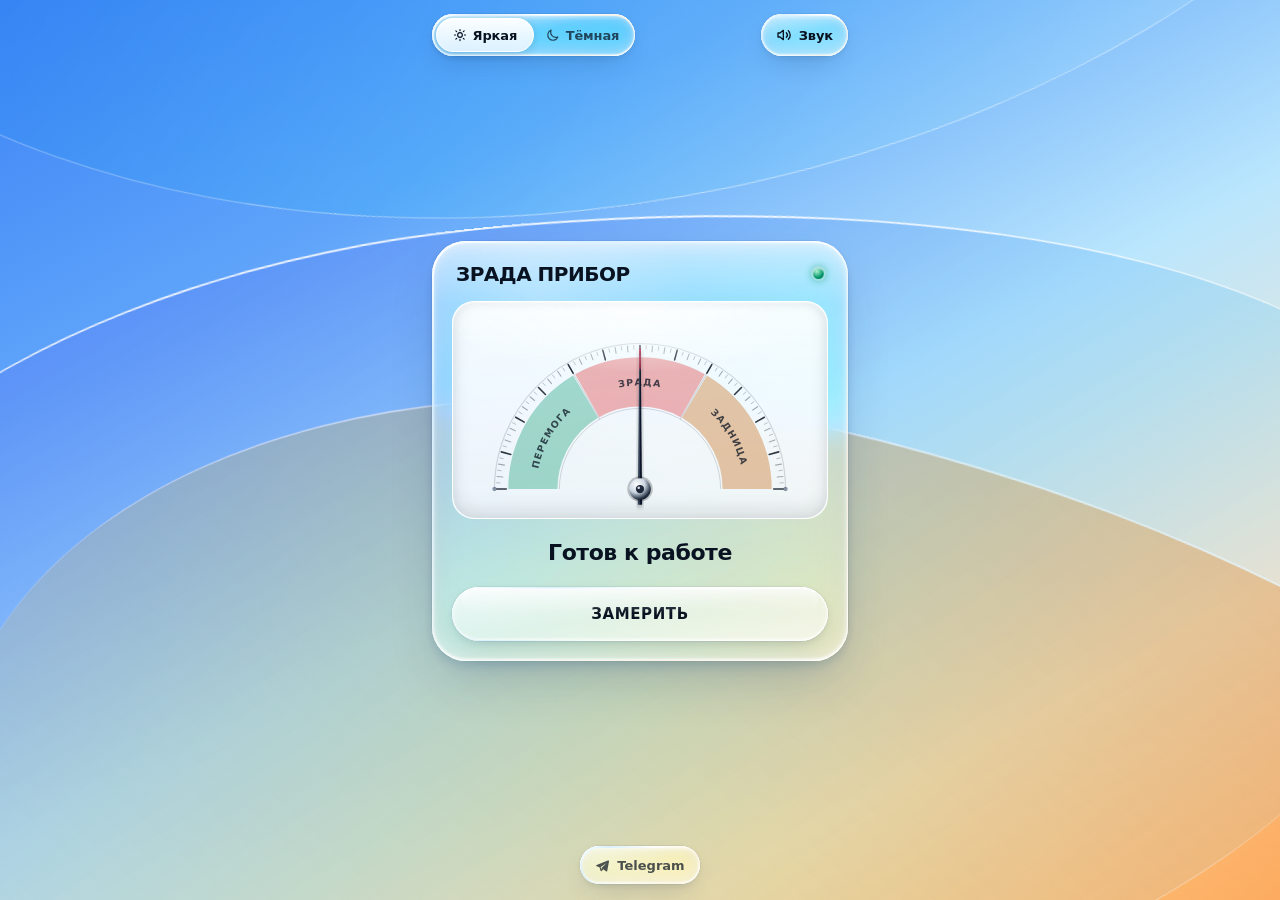
==== commit 9a8d58ee: "Extract styles.css and app.js with dual-theme Liquid Glass UI" ====
--- a/index.html
+++ b/index.html
@@ -1,1940 +1,163 @@
-<!DOCTYPE html>
-<html lang="ru" data-theme="dark">
-<head>
-    <meta charset="UTF-8">
-    <meta name="viewport" content="width=device-width, initial-scale=1.0, maximum-scale=1.0, user-scalable=no, viewport-fit=cover">
-    <title>Зрада Прибор — Анализатор</title>
-    <meta name="description" content="Точный индикатор текущей обстановки: Перемога, Зрада или Полная Задница.">
-    <meta name="apple-mobile-web-app-capable" content="yes">
-    <meta name="mobile-web-app-capable" content="yes">
-    <meta name="apple-mobile-web-app-status-bar-style" content="black-translucent">
-    <meta name="theme-color" id="theme-color-meta" content="#06080f">
-    <link rel="icon" href="data:image/svg+xml,<svg xmlns=%22http://www.w3.org/2000/svg%22 viewBox=%220 0 64 64%22><rect width=%2264%22 height=%2264%22 rx=%2218%22 fill=%22%230b101b%22/><path d=%22M12 42 A20 20 0 0 1 52 42%22 fill=%22none%22 stroke=%22%2338bdf8%22 stroke-width=%224%22 stroke-linecap=%22round%22/><path d=%22M32 42 L43 22%22 stroke=%22%23ff453a%22 stroke-width=%224%22 stroke-linecap=%22round%22/><circle cx=%2232%22 cy=%2242%22 r=%224%22 fill=%22%23ffffff%22/></svg>">
-
-    <style>
-        /* =========================================================
-           СИСТЕМА ТЕМ: ЖИДКОЕ СТЕКЛО (НОЧЬ / ХРУСТАЛЬ / ПРИЗМА)
-           ========================================================= */
-        :root,
-        html[data-theme="dark"] {
-            --bg-base: #06080f;
-            --orb-1: rgba(37, 99, 235, 0.55);
-            --orb-2: rgba(124, 58, 237, 0.45);
-            --orb-3: rgba(14, 165, 233, 0.36);
-            --grid-line: rgba(255, 255, 255, 0.045);
-
-            --glass-fill: rgba(18, 24, 38, 0.38);
-            --glass-fill-subtle: rgba(24, 32, 48, 0.30);
-            --glass-rim-bright: rgba(255, 255, 255, 0.62);
-            --glass-rim-mid: rgba(255, 255, 255, 0.12);
-            --glass-rim-bounce: rgba(255, 255, 255, 0.30);
-            --glass-inner-top: rgba(255, 255, 255, 0.34);
-            --glass-inner-bot: rgba(255, 255, 255, 0.08);
-            --glass-shadow: 0 28px 70px rgba(0, 0, 0, 0.62), 0 4px 18px rgba(0, 0, 0, 0.36);
-            --specular-spot: rgba(255, 255, 255, 0.16);
-
-            --seg-thumb-bg: rgba(255, 255, 255, 0.18);
-            --seg-thumb-border: rgba(255, 255, 255, 0.38);
-
-            --dial-bg: rgba(6, 10, 18, 0.62);
-            --dial-ring: rgba(255, 255, 255, 0.14);
-            --dial-tick: rgba(255, 255, 255, 0.38);
-            --dial-tick-major: rgba(255, 255, 255, 0.85);
-            --dial-label: rgba(255, 255, 255, 0.92);
-            --needle-shaft: #f1f5f9;
-            --needle-shaft-dark: #94a3b8;
-            --needle-tip: #ff453a;
-
-            --readout-bg: rgba(8, 12, 22, 0.42);
-            --text-primary: #f8fafc;
-            --text-secondary: rgba(248, 250, 252, 0.64);
-            --text-muted: rgba(248, 250, 252, 0.42);
-
-            --btn-glass-bg: linear-gradient(165deg, rgba(255, 255, 255, 0.24) 0%, rgba(255, 255, 255, 0.09) 100%);
-            --btn-glass-hover: linear-gradient(165deg, rgba(255, 255, 255, 0.30) 0%, rgba(255, 255, 255, 0.13) 100%);
-            --btn-text: #ffffff;
-
-            --zone-peremoga: #34d399;
-            --zone-zrada: #fb7185;
-            --zone-zadnitsa: #f59e0b;
-        }
-
-        html[data-theme="light"] {
-            --bg-base: #dde7f3;
-            --orb-1: rgba(56, 189, 248, 0.55);
-            --orb-2: rgba(167, 139, 250, 0.46);
-            --orb-3: rgba(96, 165, 250, 0.42);
-            --grid-line: rgba(15, 23, 42, 0.045);
-
-            --glass-fill: rgba(255, 255, 255, 0.42);
-            --glass-fill-subtle: rgba(255, 255, 255, 0.34);
-            --glass-rim-bright: rgba(255, 255, 255, 0.95);
-            --glass-rim-mid: rgba(255, 255, 255, 0.38);
-            --glass-rim-bounce: rgba(255, 255, 255, 0.78);
-            --glass-inner-top: rgba(255, 255, 255, 0.90);
-            --glass-inner-bot: rgba(148, 163, 184, 0.22);
-            --glass-shadow: 0 24px 60px rgba(30, 41, 59, 0.16), 0 4px 16px rgba(30, 41, 59, 0.08);
-            --specular-spot: rgba(255, 255, 255, 0.50);
-
-            --seg-thumb-bg: rgba(255, 255, 255, 0.72);
-            --seg-thumb-border: rgba(255, 255, 255, 0.98);
-
-            --dial-bg: rgba(244, 248, 255, 0.58);
-            --dial-ring: rgba(15, 23, 42, 0.14);
-            --dial-tick: rgba(15, 23, 42, 0.34);
-            --dial-tick-major: rgba(15, 23, 42, 0.80);
-            --dial-label: rgba(15, 23, 42, 0.88);
-            --needle-shaft: #1e293b;
-            --needle-shaft-dark: #475569;
-            --needle-tip: #e11d48;
-
-            --readout-bg: rgba(255, 255, 255, 0.45);
-            --text-primary: #0f172a;
-            --text-secondary: rgba(15, 23, 42, 0.66);
-            --text-muted: rgba(15, 23, 42, 0.45);
-
-            --btn-glass-bg: linear-gradient(165deg, rgba(255, 255, 255, 0.78) 0%, rgba(255, 255, 255, 0.46) 100%);
-            --btn-glass-hover: linear-gradient(165deg, rgba(255, 255, 255, 0.92) 0%, rgba(255, 255, 255, 0.58) 100%);
-            --btn-text: #0f172a;
-
-            --zone-peremoga: #059669;
-            --zone-zrada: #e11d48;
-            --zone-zadnitsa: #b45309;
-        }
-
-        html[data-theme="prism"] {
-            --bg-base: #070510;
-            --orb-1: rgba(16, 185, 129, 0.50);
-            --orb-2: rgba(236, 72, 153, 0.45);
-            --orb-3: rgba(56, 189, 248, 0.50);
-            --grid-line: rgba(255, 255, 255, 0.06);
-
-            --glass-fill: rgba(255, 255, 255, 0.075);
-            --glass-fill-subtle: rgba(255, 255, 255, 0.055);
-            --glass-rim-bright: rgba(255, 255, 255, 0.75);
-            --glass-rim-mid: rgba(186, 230, 253, 0.22);
-            --glass-rim-bounce: rgba(244, 114, 182, 0.45);
-            --glass-inner-top: rgba(255, 255, 255, 0.42);
-            --glass-inner-bot: rgba(56, 189, 248, 0.14);
-            --glass-shadow: 0 30px 75px rgba(0, 0, 0, 0.65), 0 0 40px rgba(56, 189, 248, 0.10);
-            --specular-spot: rgba(255, 255, 255, 0.20);
-
-            --seg-thumb-bg: rgba(255, 255, 255, 0.16);
-            --seg-thumb-border: rgba(255, 255, 255, 0.46);
-
-            --dial-bg: rgba(10, 8, 22, 0.52);
-            --dial-ring: rgba(255, 255, 255, 0.18);
-            --dial-tick: rgba(255, 255, 255, 0.42);
-            --dial-tick-major: rgba(255, 255, 255, 0.90);
-            --dial-label: rgba(255, 255, 255, 0.95);
-            --needle-shaft: #ffffff;
-            --needle-shaft-dark: #cbd5e1;
-            --needle-tip: #ff3b30;
-
-            --readout-bg: rgba(12, 10, 26, 0.36);
-            --text-primary: #ffffff;
-            --text-secondary: rgba(255, 255, 255, 0.68);
-            --text-muted: rgba(255, 255, 255, 0.45);
-
-            --btn-glass-bg: linear-gradient(155deg, rgba(255, 255, 255, 0.22) 0%, rgba(255, 255, 255, 0.06) 100%);
-            --btn-glass-hover: linear-gradient(155deg, rgba(255, 255, 255, 0.30) 0%, rgba(255, 255, 255, 0.10) 100%);
-            --btn-text: #ffffff;
-
-            --zone-peremoga: #34d399;
-            --zone-zrada: #fb7185;
-            --zone-zadnitsa: #fbbf24;
-        }
-
-        /* Адаптация света сцены под результат замера */
-        body[data-verdict="peremoga"] {
-            --orb-1: rgba(16, 185, 129, 0.66);
-            --orb-2: rgba(52, 211, 153, 0.44);
-            --orb-3: rgba(14, 165, 233, 0.42);
-        }
-
-        body[data-verdict="zrada"] {
-            --orb-1: rgba(239, 68, 68, 0.66);
-            --orb-2: rgba(244, 63, 94, 0.48);
-            --orb-3: rgba(185, 28, 28, 0.42);
-        }
-
-        body[data-verdict="zadnitsa"] {
-            --orb-1: rgba(217, 119, 6, 0.64);
-            --orb-2: rgba(180, 83, 9, 0.52);
-            --orb-3: rgba(234, 88, 12, 0.42);
-        }
-
-        * {
-            box-sizing: border-box;
-            -webkit-tap-highlight-color: transparent;
-        }
-
-        html, body {
-            margin: 0;
-            padding: 0;
-            min-height: 100dvh;
-            background-color: var(--bg-base);
-            color: var(--text-primary);
-            font-family: -apple-system, BlinkMacSystemFont, "SF Pro Display", "SF Pro Text", "Segoe UI", Roboto, Helvetica, Arial, sans-serif;
-            -webkit-font-smoothing: antialiased;
-            user-select: none;
-            -webkit-user-select: none;
-            touch-action: manipulation;
-            overflow-x: hidden;
-            overflow-y: auto;
-            transition: background-color 0.5s ease, color 0.35s ease;
-        }
-
-        body {
-            position: relative;
-            display: flex;
-            flex-direction: column;
-            justify-content: space-between;
-            align-items: center;
-            padding: max(14px, env(safe-area-inset-top)) 16px max(16px, env(safe-area-inset-bottom));
-            gap: 14px;
-        }
-
-        /* =========================================================
-           ЖИВОЙ ФОН ДЛЯ РЕАЛЬНОГО ПРЕЛОМЛЕНИЯ ЧЕРЕЗ СТЕКЛО
-           ========================================================= */
-        .ambient-scene {
-            position: fixed;
-            inset: 0;
-            z-index: 0;
-            pointer-events: none;
-            overflow: hidden;
-        }
-
-        .ambient-grid {
-            position: absolute;
-            inset: -20%;
-            background-image:
-                linear-gradient(125deg, var(--grid-line) 1px, transparent 1px),
-                linear-gradient(35deg, var(--grid-line) 1px, transparent 1px);
-            background-size: 56px 56px;
-            opacity: 0.9;
-            transform: rotate(-4deg);
-        }
-
-        .ambient-orb {
-            position: absolute;
-            border-radius: 50%;
-            filter: blur(72px);
-            will-change: transform;
-            transition: background 1.1s ease;
-        }
-
-        .orb-1 {
-            width: min(76vw, 480px);
-            height: min(76vw, 480px);
-            top: -12%;
-            left: -10%;
-            background: radial-gradient(circle, var(--orb-1) 0%, transparent 72%);
-            animation: driftA 20s ease-in-out infinite alternate;
-        }
-
-        .orb-2 {
-            width: min(82vw, 520px);
-            height: min(82vw, 520px);
-            bottom: -14%;
-            right: -12%;
-            background: radial-gradient(circle, var(--orb-2) 0%, transparent 72%);
-            animation: driftB 24s ease-in-out infinite alternate;
-        }
-
-        .orb-3 {
-            width: min(64vw, 380px);
-            height: min(64vw, 380px);
-            top: 38%;
-            left: 50%;
-            transform: translate(-50%, -50%);
-            background: radial-gradient(circle, var(--orb-3) 0%, transparent 70%);
-            animation: driftC 17s ease-in-out infinite alternate;
-        }
-
-        /* Деликатные световые ленты за стеклом, чтобы оптически изгибались на краях */
-        .ambient-ribbon {
-            position: absolute;
-            width: 140%;
-            height: 160px;
-            left: -20%;
-            top: 44%;
-            background: linear-gradient(90deg, transparent 0%, var(--orb-3) 35%, var(--orb-2) 65%, transparent 100%);
-            filter: blur(42px);
-            opacity: 0.45;
-            transform: rotate(-16deg);
-            transition: background 1.1s ease;
-        }
-
-        @keyframes driftA {
-            0% { transform: translate(0, 0) scale(1); }
-            100% { transform: translate(12%, 14%) scale(1.12); }
-        }
-
-        @keyframes driftB {
-            0% { transform: translate(0, 0) scale(1); }
-            100% { transform: translate(-14%, -10%) scale(1.15); }
-        }
-
-        @keyframes driftC {
-            0% { transform: translate(-55%, -55%) scale(0.95); }
-            100% { transform: translate(-42%, -45%) scale(1.18); }
-        }
-
-        /* =========================================================
-           СИСТЕМА НАСТОЯЩЕГО LIQUID GLASS
-           ========================================================= */
-        .liquid-glass {
-            position: relative;
-            isolation: isolate;
-            overflow: hidden;
-            box-shadow: var(--glass-shadow);
-            transition: transform 0.25s cubic-bezier(0.22, 1.4, 0.36, 1), box-shadow 0.4s ease;
-        }
-
-        /* Базовый матово-жидкий оптический слой (Safari / Firefox / Chrome) */
-        .glass-backdrop {
-            position: absolute;
-            inset: 0;
-            border-radius: inherit;
-            z-index: -3;
-            background: var(--glass-fill);
-            -webkit-backdrop-filter: blur(30px) saturate(195%) contrast(1.04);
-            backdrop-filter: blur(30px) saturate(195%) contrast(1.04);
-            pointer-events: none;
-            transition: background 0.35s ease;
-        }
-
-        .liquid-glass.glass-subtle .glass-backdrop {
-            background: var(--glass-fill-subtle);
-            -webkit-backdrop-filter: blur(24px) saturate(185%);
-            backdrop-filter: blur(24px) saturate(185%);
-        }
-
-        /* Истинное SVG-преломление для браузеров с поддержкой url() в backdrop-filter */
-        html.has-svg-refract .glass-backdrop {
-            inset: -16px;
-            backdrop-filter: url(#liquid-refract) blur(22px) saturate(205%) brightness(1.05);
-        }
-
-        /* Внутренняя каустика и блик стекла */
-        .glass-specular {
-            position: absolute;
-            inset: 0;
-            border-radius: inherit;
-            z-index: -2;
-            pointer-events: none;
-            background:
-                radial-gradient(
-                    320px circle at var(--gx, 28%) var(--gy, 18%),
-                    var(--specular-spot) 0%,
-                    transparent 68%
-                ),
-                linear-gradient(
-                    165deg,
-                    rgba(255, 255, 255, 0.16) 0%,
-                    rgba(255, 255, 255, 0.03) 40%,
-                    rgba(255, 255, 255, 0.00) 68%,
-                    rgba(255, 255, 255, 0.06) 100%
-                );
-            box-shadow:
-                inset 0 1.5px 1px var(--glass-inner-top),
-                inset 0 -1.5px 2px var(--glass-inner-bot),
-                inset 0 14px 28px rgba(255, 255, 255, 0.04);
-        }
-
-        /* Изогнутая стеклянная фаска (обод преломления по контуру) */
-        .liquid-glass::after {
-            content: "";
-            position: absolute;
-            inset: 0;
-            border-radius: inherit;
-            padding: 1.25px;
-            background: linear-gradient(
-                var(--rim-angle, 138deg),
-                var(--glass-rim-bright) 0%,
-                var(--glass-rim-mid) 36%,
-                rgba(255, 255, 255, 0.03) 64%,
-                var(--glass-rim-bounce) 100%
-            );
-            -webkit-mask: linear-gradient(#fff 0 0) content-box, linear-gradient(#fff 0 0);
-            -webkit-mask-composite: xor;
-            mask: linear-gradient(#fff 0 0) content-box, linear-gradient(#fff 0 0);
-            mask-composite: exclude;
-            pointer-events: none;
-            z-index: 5;
-        }
-
-        /* Режим доступности: снижение прозрачности */
-        @media (prefers-reduced-transparency: reduce) {
-            .glass-backdrop {
-                -webkit-backdrop-filter: none !important;
-                backdrop-filter: none !important;
-                background: var(--bg-base) !important;
-                opacity: 0.96;
-            }
-        }
-
-        @media (prefers-reduced-motion: reduce) {
-            .ambient-orb { animation: none !important; }
-        }
-
-        /* =========================================================
-           ВЕРХНЯЯ ПАНЕЛЬ (СЕГМЕНТНЫЙ ПЕРЕКЛЮЧАТЕЛЬ + ЗВУК)
-           ========================================================= */
-        .topbar {
-            position: relative;
-            z-index: 2;
-            width: 100%;
-            max-width: 430px;
-            display: flex;
-            align-items: center;
-            justify-content: space-between;
-            gap: 10px;
-        }
-
-        .seg-control {
-            display: grid;
-            grid-template-columns: repeat(3, 1fr);
-            padding: 4px;
-            border-radius: 999px;
-            width: 148px;
-            height: 44px;
-        }
-
-        .seg-thumb {
-            position: absolute;
-            top: 4px;
-            left: 4px;
-            width: calc((100% - 8px) / 3);
-            height: calc(100% - 8px);
-            border-radius: 999px;
-            background: var(--seg-thumb-bg);
-            border: 1px solid var(--seg-thumb-border);
-            box-shadow:
-                inset 0 1px 1px rgba(255, 255, 255, 0.45),
-                0 2px 10px rgba(0, 0, 0, 0.16);
-            transform: translateX(calc(var(--seg-idx, 0) * 100%));
-            transition: transform 0.42s cubic-bezier(0.32, 1.35, 0.56, 1), background 0.3s ease;
-            pointer-events: none;
-            z-index: 0;
-        }
-
-        .seg-btn {
-            position: relative;
-            z-index: 1;
-            border: none;
-            background: transparent;
-            color: var(--text-secondary);
-            cursor: pointer;
-            display: flex;
-            align-items: center;
-            justify-content: center;
-            padding: 0;
-            border-radius: 999px;
-            transition: color 0.25s ease, transform 0.15s ease;
-        }
-
-        .seg-btn[aria-pressed="true"] {
-            color: var(--text-primary);
-        }
-
-        .seg-btn:active {
-            transform: scale(0.9);
-        }
-
-        .seg-btn svg {
-            width: 17px;
-            height: 17px;
-            display: block;
-        }
-
-        .sound-btn {
-            height: 44px;
-            padding: 0 16px;
-            border: none;
-            border-radius: 999px;
-            color: var(--text-secondary);
-            font-family: inherit;
-            font-size: 13px;
-            font-weight: 600;
-            letter-spacing: -0.01em;
-            cursor: pointer;
-            display: inline-flex;
-            align-items: center;
-            gap: 8px;
-            background: transparent;
-            transition: color 0.25s ease, transform 0.18s cubic-bezier(0.22, 1.4, 0.36, 1);
-        }
-
-        .sound-btn:active {
-            transform: scale(0.94);
-        }
-
-        .sound-btn.active {
-            color: var(--text-primary);
-        }
-
-        .sound-dot {
-            width: 6px;
-            height: 6px;
-            border-radius: 50%;
-            background: var(--text-muted);
-            transition: background 0.25s ease, box-shadow 0.25s ease;
-        }
-
-        .sound-btn.active .sound-dot {
-            background: var(--zone-peremoga);
-            box-shadow: 0 0 8px var(--zone-peremoga);
-        }
-
-        .sound-icon {
-            width: 17px;
-            height: 17px;
-            flex-shrink: 0;
-        }
-
-        /* =========================================================
-           ГЛАВНЫЙ ПРИБОР (СКУЛЬПТУРНЫЙ КОРПУС ИЗ ЖИДКОГО СТЕКЛА)
-           ========================================================= */
-        .main-stage {
-            position: relative;
-            z-index: 2;
-            width: 100%;
-            max-width: 430px;
-            flex: 1;
-            display: flex;
-            align-items: center;
-            justify-content: center;
-        }
-
-        .instrument {
-            width: 100%;
-            border-radius: 36px;
-            padding: 22px 20px 20px;
-            display: flex;
-            flex-direction: column;
-            gap: 16px;
-        }
-
-        .instrument.scanning-shake {
-            animation: microVibe 0.16s infinite alternate ease-in-out;
-        }
-
-        @keyframes microVibe {
-            0% { transform: translate(-0.8px, 0.5px) rotate(-0.18deg); }
-            100% { transform: translate(0.8px, -0.5px) rotate(0.18deg); }
-        }
-
-        .inst-header {
-            display: flex;
-            align-items: center;
-            justify-content: space-between;
-            gap: 12px;
-            padding: 0 4px;
-        }
-
-        .brand-wrap {
-            display: flex;
-            align-items: center;
-            gap: 11px;
-            text-align: left;
-        }
-
-        .status-led {
-            width: 9px;
-            height: 9px;
-            border-radius: 50%;
-            background: var(--zone-peremoga);
-            box-shadow: 0 0 10px var(--zone-peremoga);
-            flex-shrink: 0;
-            transition: background 0.3s ease, box-shadow 0.3s ease;
-        }
-
-        .status-led.scanning {
-            background: var(--zone-zrada);
-            box-shadow: 0 0 14px var(--zone-zrada);
-            animation: ledPulse 0.16s infinite alternate;
-        }
-
-        @keyframes ledPulse {
-            from { opacity: 0.45; transform: scale(0.88); }
-            to { opacity: 1; transform: scale(1.12); }
-        }
-
-        .brand-titles {
-            display: flex;
-            flex-direction: column;
-            gap: 1px;
-        }
-
-        .brand-name {
-            margin: 0;
-            font-size: 16px;
-            font-weight: 750;
-            letter-spacing: 0.06em;
-            line-height: 1.15;
-            color: var(--text-primary);
-        }
-
-        .brand-sub {
-            font-size: 11px;
-            font-weight: 500;
-            letter-spacing: 0.04em;
-            color: var(--text-secondary);
-        }
-
-        /* Мини-лента последних замеров */
-        .history-track {
-            display: flex;
-            align-items: center;
-            gap: 5px;
-            padding: 6px 9px;
-            border-radius: 999px;
-            background: var(--readout-bg);
-            border: 1px solid var(--dial-ring);
-            min-height: 22px;
-            opacity: 0;
-            transform: scale(0.92);
-            transition: opacity 0.3s ease, transform 0.3s ease;
-        }
-
-        .history-track.visible {
-            opacity: 1;
-            transform: scale(1);
-        }
-
-        .history-pip {
-            width: 7px;
-            height: 7px;
-            border-radius: 50%;
-            transition: transform 0.25s cubic-bezier(0.22, 1.4, 0.36, 1);
-            animation: pipPop 0.32s cubic-bezier(0.22, 1.4, 0.36, 1);
-        }
-
-        @keyframes pipPop {
-            from { transform: scale(0); opacity: 0; }
-            to { transform: scale(1); opacity: 1; }
-        }
-
-        .history-pip[data-zone="peremoga"] {
-            background: var(--zone-peremoga);
-            box-shadow: 0 0 6px var(--zone-peremoga);
-        }
-        .history-pip[data-zone="zrada"] {
-            background: var(--zone-zrada);
-            box-shadow: 0 0 6px var(--zone-zrada);
-        }
-        .history-pip[data-zone="zadnitsa"] {
-            background: var(--zone-zadnitsa);
-            box-shadow: 0 0 6px var(--zone-zadnitsa);
-        }
-
-        /* =========================================================
-           ОПТИЧЕСКАЯ КАМЕРА ЦИФЕРБЛАТА (SVG + ВЫПУКЛОЕ СТЕКЛО)
-           ========================================================= */
-        .dial-chamber {
-            position: relative;
-            border-radius: 26px;
-            background: var(--dial-bg);
-            border: 1px solid var(--dial-ring);
-            padding: 12px 10px 8px;
-            overflow: hidden;
-            box-shadow:
-                inset 0 6px 22px rgba(0, 0, 0, 0.28),
-                inset 0 -1px 0 rgba(255, 255, 255, 0.12);
-            transition: background 0.35s ease, border-color 0.35s ease;
-        }
-
-        .dial-svg {
-            width: 100%;
-            height: auto;
-            display: block;
-            overflow: visible;
-        }
-
-        .dial-sector {
-            opacity: 0.24;
-            transition: opacity 0.45s ease, filter 0.45s ease;
-        }
-
-        html[data-theme="light"] .dial-sector {
-            opacity: 0.28;
-        }
-
-        .dial-sector.active {
-            opacity: 0.72;
-            filter: drop-shadow(0 0 12px currentColor);
-        }
-
-        html[data-theme="light"] .dial-sector.active {
-            opacity: 0.56;
-        }
-
-        .dial-sector-label {
-            font-size: 9.8px;
-            font-weight: 750;
-            letter-spacing: 1.9px;
-            fill: var(--dial-label);
-            opacity: 0.78;
-            transition: opacity 0.35s ease, fill 0.35s ease;
-        }
-
-        .dial-sector-label.active {
-            opacity: 1;
-        }
-
-        /* Сапфировый купол поверх шкалы */
-        .dial-lens {
-            position: absolute;
-            inset: 0;
-            border-radius: inherit;
-            pointer-events: none;
-            background:
-                radial-gradient(ellipse 85% 58% at 50% 8%, rgba(255, 255, 255, 0.22) 0%, rgba(255, 255, 255, 0.04) 42%, transparent 72%),
-                linear-gradient(155deg, rgba(255, 255, 255, 0.14) 0%, transparent 32%);
-            box-shadow:
-                inset 0 1.5px 2px rgba(255, 255, 255, 0.35),
-                inset 0 -10px 24px rgba(0, 0, 0, 0.18);
-        }
-
-        /* =========================================================
-           КАПСУЛА РЕЗУЛЬТАТА
-           ========================================================= */
-        .readout-capsule {
-            position: relative;
-            border-radius: 22px;
-            background: var(--readout-bg);
-            border: 1px solid var(--dial-ring);
-            padding: 13px 16px 15px;
-            display: flex;
-            flex-direction: column;
-            gap: 6px;
-            text-align: left;
-            box-shadow: inset 0 2px 10px rgba(0, 0, 0, 0.16);
-            transition: background 0.35s ease, border-color 0.35s ease;
-        }
-
-        .readout-meta {
-            display: flex;
-            align-items: center;
-            justify-content: space-between;
-            font-size: 11px;
-            font-weight: 600;
-            letter-spacing: 0.04em;
-            color: var(--text-muted);
-            text-transform: uppercase;
-        }
-
-        .telemetry-pill {
-            font-family: ui-monospace, "SF Mono", Menlo, Consolas, monospace;
-            font-variant-numeric: tabular-nums;
-            font-size: 11px;
-            font-weight: 600;
-            padding: 2px 8px;
-            border-radius: 999px;
-            background: rgba(255, 255, 255, 0.08);
-            border: 1px solid var(--dial-ring);
-            color: var(--text-secondary);
-            transition: color 0.3s ease, border-color 0.3s ease;
-        }
-
-        html[data-theme="light"] .telemetry-pill {
-            background: rgba(15, 23, 42, 0.05);
-        }
-
-        .verdict-title {
-            font-size: 22px;
-            font-weight: 800;
-            letter-spacing: -0.01em;
-            line-height: 1.18;
-            color: var(--text-primary);
-            transition: color 0.35s ease, transform 0.35s cubic-bezier(0.22, 1.4, 0.36, 1);
-        }
-
-        .verdict-title.pop {
-            animation: textPop 0.38s cubic-bezier(0.22, 1.4, 0.36, 1);
-        }
-
-        @keyframes textPop {
-            0% { transform: translateY(4px) scale(0.97); opacity: 0.65; }
-            100% { transform: translateY(0) scale(1); opacity: 1; }
-        }
-
-        .verdict-sub {
-            font-size: 13px;
-            font-weight: 450;
-            line-height: 1.35;
-            color: var(--text-secondary);
-            min-height: 18px;
-        }
-
-        /* =========================================================
-           ГЛАВНАЯ СТЕКЛЯННАЯ КНОПКА ЗАПУСКА
-           ========================================================= */
-        .action-btn {
-            position: relative;
-            width: 100%;
-            height: 56px;
-            border: none;
-            border-radius: 20px;
-            background: var(--btn-glass-bg);
-            color: var(--btn-text);
-            font-family: inherit;
-            font-size: 15px;
-            font-weight: 700;
-            letter-spacing: 0.08em;
-            text-transform: uppercase;
-            cursor: pointer;
-            overflow: hidden;
-            display: flex;
-            align-items: center;
-            justify-content: center;
-            gap: 10px;
-            box-shadow:
-                inset 0 1.5px 1px var(--glass-inner-top),
-                inset 0 -1.5px 2px var(--glass-inner-bot),
-                0 10px 26px rgba(0, 0, 0, 0.25);
-            transition:
-                transform 0.18s cubic-bezier(0.22, 1.4, 0.36, 1),
-                background 0.25s ease,
-                box-shadow 0.25s ease,
-                opacity 0.25s ease;
-        }
-
-        .action-btn::before {
-            content: "";
-            position: absolute;
-            inset: 0;
-            border-radius: inherit;
-            padding: 1.2px;
-            background: linear-gradient(150deg, var(--glass-rim-bright) 0%, var(--glass-rim-mid) 45%, var(--glass-rim-bounce) 100%);
-            -webkit-mask: linear-gradient(#fff 0 0) content-box, linear-gradient(#fff 0 0);
-            -webkit-mask-composite: xor;
-            mask: linear-gradient(#fff 0 0) content-box, linear-gradient(#fff 0 0);
-            mask-composite: exclude;
-            pointer-events: none;
-        }
-
-        .action-btn::after {
-            content: "";
-            position: absolute;
-            top: -50%;
-            left: -75%;
-            width: 55%;
-            height: 200%;
-            background: linear-gradient(90deg, transparent, rgba(255, 255, 255, 0.30), transparent);
-            transform: rotate(24deg);
-            transition: left 0.6s ease;
-            pointer-events: none;
-        }
-
-        .action-btn:hover:not(:disabled) {
-            background: var(--btn-glass-hover);
-        }
-
-        .action-btn:hover:not(:disabled)::after {
-            left: 130%;
-        }
-
-        .action-btn:active:not(:disabled) {
-            transform: scale(0.968);
-        }
-
-        .action-btn:disabled {
-            opacity: 0.62;
-            cursor: default;
-        }
-
-        .btn-spinner {
-            width: 15px;
-            height: 15px;
-            border-radius: 50%;
-            border: 2px solid currentColor;
-            border-top-color: transparent;
-            display: none;
-            animation: spin 0.7s linear infinite;
-        }
-
-        .action-btn.loading .btn-spinner {
-            display: block;
-        }
-
-        @keyframes spin {
-            to { transform: rotate(360deg); }
-        }
-
-        /* =========================================================
-           НИЖНЯЯ ССЫЛКА TELEGRAM
-           ========================================================= */
-        .footer {
-            position: relative;
-            z-index: 2;
-        }
-
-        .tg-pill {
-            display: inline-flex;
-            align-items: center;
-            gap: 8px;
-            height: 38px;
-            padding: 0 16px;
-            border-radius: 999px;
-            color: var(--text-secondary);
-            text-decoration: none;
-            font-size: 13px;
-            font-weight: 600;
-            transition: color 0.2s ease, transform 0.18s cubic-bezier(0.22, 1.4, 0.36, 1);
-        }
-
-        .tg-pill:hover {
-            color: var(--text-primary);
-        }
-
-        .tg-pill:active {
-            transform: scale(0.95);
-        }
-
-        .tg-pill svg {
-            width: 15px;
-            height: 15px;
-            flex-shrink: 0;
-        }
-
-        @media (max-height: 670px) {
-            body { gap: 8px; padding-top: 10px; padding-bottom: 10px; }
-            .instrument { padding: 16px 16px 16px; gap: 12px; border-radius: 30px; }
-            .action-btn { height: 50px; }
-            .verdict-title { font-size: 19px; }
-        }
-    </style>
-</head>
-<body>
-
-    <!-- SVG-ФИЛЬТР ОПТИЧЕСКОГО ПРЕЛОМЛЕНИЯ ЖИДКОГО СТЕКЛА -->
-    <svg width="0" height="0" style="position:absolute;pointer-events:none;" aria-hidden="true">
-        <defs>
-            <filter id="liquid-refract" x="-12%" y="-12%" width="124%" height="124%" color-interpolation-filters="sRGB">
-                <feTurbulence type="fractalNoise" baseFrequency="0.007 0.010" numOctaves="2" seed="11" result="noise"/>
-                <feGaussianBlur in="noise" stdDeviation="5" result="softMap"/>
-                <feDisplacementMap in="SourceGraphic" in2="softMap" scale="18" xChannelSelector="R" yChannelSelector="G"/>
-            </filter>
-        </defs>
-    </svg>
-
-    <!-- АТМОСФЕРНЫЙ СВЕТОВОЙ ФОН ДЛЯ РЕАЛЬНОЙ РЕФРАКЦИИ -->
-    <div class="ambient-scene" aria-hidden="true">
-        <div class="ambient-grid"></div>
-        <div class="ambient-ribbon"></div>
-        <div class="ambient-orb orb-1"></div>
-        <div class="ambient-orb orb-2"></div>
-        <div class="ambient-orb orb-3"></div>
-    </div>
-
-    <!-- ВЕРХНЯЯ ПАНЕЛЬ -->
-    <header class="topbar">
-        <div class="seg-control liquid-glass glass-subtle" id="themeSeg" role="group" aria-label="Световой режим стекла">
-            <div class="glass-backdrop"></div>
-            <div class="glass-specular"></div>
-            <div class="seg-thumb" id="segThumb"></div>
-
-            <button class="seg-btn" data-theme="dark" data-idx="0" aria-label="Ночное стекло" aria-pressed="true" title="Ночное стекло">
-                <svg viewBox="0 0 24 24" fill="none" stroke="currentColor" stroke-width="1.9" stroke-linecap="round" stroke-linejoin="round">
-                    <path d="M20.354 15.354A9 9 0 0 1 8.646 3.646 9.003 9.003 0 0 0 12 21a9.003 9.003 0 0 0 8.354-5.646Z"/>
-                </svg>
-            </button>
-
-            <button class="seg-btn" data-theme="light" data-idx="1" aria-label="Хрустальное светлое стекло" aria-pressed="false" title="Хрусталь">
-                <svg viewBox="0 0 24 24" fill="none" stroke="currentColor" stroke-width="1.9" stroke-linecap="round" stroke-linejoin="round">
-                    <circle cx="12" cy="12" r="4.2"/>
-                    <path d="M12 2.5v2.2M12 19.3v2.2M4.93 4.93l1.55 1.55M17.52 17.52l1.55 1.55M2.5 12h2.2M19.3 12h2.2M4.93 19.07l1.55-1.55M17.52 6.48l1.55-1.55"/>
-                </svg>
-            </button>
-
-            <button class="seg-btn" data-theme="prism" data-idx="2" aria-label="Призматическое стекло" aria-pressed="false" title="Призма">
-                <svg viewBox="0 0 24 24" fill="none" stroke="currentColor" stroke-width="1.9" stroke-linecap="round" stroke-linejoin="round">
-                    <path d="M12 3 3.5 18.5h17L12 3Z"/>
-                    <path d="M12 3v15.5"/>
-                </svg>
-            </button>
-        </div>
-
-        <button class="sound-btn liquid-glass glass-subtle active" id="soundBtn" aria-label="Переключить звук" aria-pressed="true">
-            <div class="glass-backdrop"></div>
-            <div class="glass-specular"></div>
-            <svg class="sound-icon" id="soundIconOn" viewBox="0 0 24 24" fill="none" stroke="currentColor" stroke-width="1.9" stroke-linecap="round" stroke-linejoin="round">
-                <path d="M11 5 6 9H3v6h3l5 4V5Z"/>
-                <path d="M15.5 8.5a5 5 0 0 1 0 7"/>
-                <path d="M18.6 5.9a9 9 0 0 1 0 12.2"/>
-            </svg>
-            <svg class="sound-icon" id="soundIconOff" viewBox="0 0 24 24" fill="none" stroke="currentColor" stroke-width="1.9" stroke-linecap="round" stroke-linejoin="round" style="display:none">
-                <path d="M11 5 6 9H3v6h3l5 4V5Z"/>
-                <path d="m21 9-6 6M15 9l6 6"/>
-            </svg>
-            <span id="soundLabel">Звук</span>
-            <span class="sound-dot"></span>
-        </button>
-    </header>
-
-    <!-- ОСНОВНОЙ ПРИБОР -->
-    <main class="main-stage">
-        <section class="instrument liquid-glass" id="instrument">
-            <div class="glass-backdrop"></div>
-            <div class="glass-specular"></div>
-
-            <div class="inst-header">
-                <div class="brand-wrap">
-                    <div class="status-led" id="led"></div>
-                    <div class="brand-titles">
-                        <h1 class="brand-name">ЗРАДА ПРИБОР</h1>
-                        <div class="brand-sub">Анализатор обстановки</div>
-                    </div>
-                </div>
-                <div class="history-track" id="historyTrack" aria-label="Последние результаты"></div>
-            </div>
-
-            <!-- ОПТИЧЕСКИЙ ЦИФЕРБЛАТ -->
-            <div class="dial-chamber">
-                <svg class="dial-svg" viewBox="0 0 360 202" aria-hidden="true">
-                    <defs>
-                        <linearGradient id="needleGrad" x1="0" y1="0" x2="1" y2="0">
-                            <stop offset="0%" stop-color="var(--needle-shaft-dark)"/>
-                            <stop offset="50%" stop-color="var(--needle-shaft)"/>
-                            <stop offset="100%" stop-color="var(--needle-shaft-dark)"/>
-                        </linearGradient>
-                        <radialGradient id="hubGrad" cx="35%" cy="32%" r="65%">
-                            <stop offset="0%" stop-color="#ffffff"/>
-                            <stop offset="55%" stop-color="#94a3b8"/>
-                            <stop offset="100%" stop-color="#334155"/>
-                        </radialGradient>
-                        <filter id="needleShadow" x="-30%" y="-20%" width="160%" height="150%">
-                            <feDropShadow dx="0" dy="3" stdDeviation="2.5" flood-color="#000000" flood-opacity="0.45"/>
-                        </filter>
-
-                        <!-- Кривые траектории для точной радиальной типографики -->
-                        <path id="tp-peremoga" fill="none"/>
-                        <path id="tp-zrada" fill="none"/>
-                        <path id="tp-zadnitsa" fill="none"/>
-                    </defs>
-
-                    <!-- Внешний тонкий контур шкалы -->
-                    <path id="outerArc" fill="none" stroke="var(--dial-ring)" stroke-width="1.2"/>
-                    <path id="innerArc" fill="none" stroke="var(--dial-ring)" stroke-width="1"/>
-
-                    <!-- Сектора -->
-                    <path id="sector-peremoga" class="dial-sector" style="color: var(--zone-peremoga)" fill="var(--zone-peremoga)"/>
-                    <path id="sector-zrada" class="dial-sector" style="color: var(--zone-zrada)" fill="var(--zone-zrada)"/>
-                    <path id="sector-zadnitsa" class="dial-sector" style="color: var(--zone-zadnitsa)" fill="var(--zone-zadnitsa)"/>
-
-                    <!-- Разделительные линии секторов -->
-                    <g id="sectorDividers" stroke="var(--dial-ring)" stroke-width="1.2"></g>
-
-                    <!-- Деления шкалы -->
-                    <g id="dialTicks"></g>
-
-                    <!-- Подписи зон по дуге -->
-                    <text class="dial-sector-label" id="lbl-peremoga">
-                        <textPath href="#tp-peremoga" startOffset="50%" text-anchor="middle" dominant-baseline="central">ПЕРЕМОГА</textPath>
-                    </text>
-                    <text class="dial-sector-label" id="lbl-zrada">
-                        <textPath href="#tp-zrada" startOffset="50%" text-anchor="middle" dominant-baseline="central">ЗРАДА</textPath>
-                    </text>
-                    <text class="dial-sector-label" id="lbl-zadnitsa">
-                        <textPath href="#tp-zadnitsa" startOffset="50%" text-anchor="middle" dominant-baseline="central">ЗАДНИЦА</textPath>
-                    </text>
-
-                    <!-- Стрелка с противовесом и осью -->
-                    <g id="needleGroup" filter="url(#needleShadow)">
-                        <polygon points="177.8,195 182.2,195 180.7,34 179.3,34" fill="url(#needleGrad)"/>
-                        <polygon points="179.7,58 180.3,58 180.7,34 179.3,34" fill="var(--needle-tip)"/>
-                    </g>
-
-                    <!-- Центральный подшипник стрелки -->
-                    <circle cx="180" cy="178" r="13.5" fill="rgba(0,0,0,0.28)"/>
-                    <circle cx="180" cy="178" r="11.5" fill="url(#hubGrad)"/>
-                    <circle cx="180" cy="178" r="4.5" fill="#1e293b"/>
-                    <circle cx="178.8" cy="176.8" r="1.4" fill="rgba(255,255,255,0.75)"/>
-                </svg>
-                <div class="dial-lens"></div>
-            </div>
-
-            <!-- ИНФОРМАЦИОННАЯ КАПСУЛА -->
-            <div class="readout-capsule">
-                <div class="readout-meta">
-                    <span id="statusTag">Калибровка</span>
-                    <span class="telemetry-pill" id="telemetryPill">0°</span>
-                </div>
-                <div class="verdict-title" id="verdictTitle">Готов к замеру</div>
-                <div class="verdict-sub" id="verdictSub">Нажмите кнопку для анализа текущей обстановки</div>
-            </div>
-
-            <!-- КНОПКА ЗАПУСКА -->
-            <button class="action-btn" id="scanBtn">
-                <span class="btn-spinner" aria-hidden="true"></span>
-                <span id="scanBtnLabel">Замерить</span>
-            </button>
-        </section>
-    </main>
-
-    <!-- ПОДВАЛ -->
-    <footer class="footer">
-        <a href="https://t.me/littleguyNEW" target="_blank" rel="noopener noreferrer" class="tg-pill liquid-glass glass-subtle">
-            <div class="glass-backdrop"></div>
-            <div class="glass-specular"></div>
-            <svg viewBox="0 0 24 24" fill="currentColor" aria-hidden="true">
-                <path d="M21.93 4.19a1.25 1.25 0 0 0-1.35-.2L2.64 11.17a1.15 1.15 0 0 0 .06 2.15l4.48 1.56 1.72 5.38a1.05 1.05 0 0 0 1.78.4l2.54-2.66 4.44 3.31a1.25 1.25 0 0 0 1.97-.74l2.76-15.13a1.25 1.25 0 0 0-.46-1.25ZM8.9 14.37l9.28-6.17c.17-.11.34.12.2.26l-7.59 7.21-.3 3.24-1.59-4.54Z"/>
-            </svg>
-            <span>Telegram</span>
-        </a>
-    </footer>
-
-    <script>
-        (function () {
-            "use strict";
-
-            /* =========================================================
-               0. ДЕТЕКЦИЯ ОПТИЧЕСКОГО SVG-ПРЕЛОМЛЕНИЯ В CHROMIUM
-               ========================================================= */
-            try {
-                const isChromium = /Chrome|Chromium|Edg/.test(navigator.userAgent) && !/Safari/.test(navigator.userAgent)
-                    || (/Chrome/.test(navigator.userAgent) && /Safari/.test(navigator.userAgent) && !/CriOS|FxiOS/.test(navigator.userAgent) && !!window.chrome);
-                if (isChromium && CSS.supports("backdrop-filter", "url(#liquid-refract) blur(10px)")) {
-                    document.documentElement.classList.add("has-svg-refract");
-                }
-            } catch (_) {}
-
-            /* =========================================================
-               1. ЭЛЕМЕНТЫ И СОСТОЯНИЕ
-               ========================================================= */
-            const root = document.documentElement;
-            const body = document.body;
-            const themeMeta = document.getElementById("theme-color-meta");
-            const themeSeg = document.getElementById("themeSeg");
-            const segBtns = Array.from(themeSeg.querySelectorAll(".seg-btn"));
-            const soundBtn = document.getElementById("soundBtn");
-            const soundIconOn = document.getElementById("soundIconOn");
-            const soundIconOff = document.getElementById("soundIconOff");
-
-            const instrument = document.getElementById("instrument");
-            const led = document.getElementById("led");
-            const historyTrack = document.getElementById("historyTrack");
-            const needleGroup = document.getElementById("needleGroup");
-
-            const statusTag = document.getElementById("statusTag");
-            const telemetryPill = document.getElementById("telemetryPill");
-            const verdictTitle = document.getElementById("verdictTitle");
-            const verdictSub = document.getElementById("verdictSub");
-            const scanBtn = document.getElementById("scanBtn");
-            const scanBtnLabel = document.getElementById("scanBtnLabel");
-
-            const sectorEls = {
-                peremoga: document.getElementById("sector-peremoga"),
-                zrada: document.getElementById("sector-zrada"),
-                zadnitsa: document.getElementById("sector-zadnitsa")
-            };
-            const labelEls = {
-                peremoga: document.getElementById("lbl-peremoga"),
-                zrada: document.getElementById("lbl-zrada"),
-                zadnitsa: document.getElementById("lbl-zadnitsa")
-            };
-
-            const THEME_META_COLORS = {
-                dark: "#06080f",
-                light: "#dde7f3",
-                prism: "#070510"
-            };
-
-            const SUB_LINES = {
-                peremoga: [
-                    "Показатели уверенно в зелёном секторе",
-                    "Уровень оптимизма превышает расчётный",
-                    "Аномалий не выявлено, курс верный",
-                    "Стабильный подъём, тревожных сигналов нет"
-                ],
-                zrada: [
-                    "Фиксируется тревожное отклонение стрелки",
-                    "Требуется срочная проверка обстоятельств",
-                    "Повышенный фон, ситуация напряжённая",
-                    "Датчики уловили критический скепсис"
-                ],
-                zadnitsa: [
-                    "Стрелка ушла в предельный сектор",
-                    "Рекомендуется не делать резких движений",
-                    "Превышен допустимый порог нелепости",
-                    "Прибор просит перерыв и горячий чай"
-                ]
-            };
-
-            let isSoundOn = true;
-            let currentAngle = 0;
-            let isScanning = false;
-            const historyList = [];
-
-            function safeGetStorage(key, fallback) {
-                try {
-                    const val = localStorage.getItem(key);
-                    return val === null ? fallback : val;
-                } catch (_) {
-                    return fallback;
-                }
-            }
-
-            function safeSetStorage(key, val) {
-                try { localStorage.setItem(key, val); } catch (_) {}
-            }
-
-            /* =========================================================
-               2. ПОСТРОЕНИЕ ТОЧНОЙ ГЕОМЕТРИИ SVG-ЦИФЕРБЛАТА
-               ========================================================= */
-            const CX = 180;
-            const CY = 178;
-
-            function polar(deg, r) {
-                const rad = (deg * Math.PI) / 180;
-                return [CX + r * Math.sin(rad), CY - r * Math.cos(rad)];
-            }
-
-            function makeArc(startDeg, endDeg, r) {
-                const [x1, y1] = polar(startDeg, r);
-                const [x2, y2] = polar(endDeg, r);
-                const large = (endDeg - startDeg) > 180 ? 1 : 0;
-                return `M ${x1.toFixed(2)} ${y1.toFixed(2)} A ${r} ${r} 0 ${large} 1 ${x2.toFixed(2)} ${y2.toFixed(2)}`;
-            }
-
-            function makeSector(startDeg, endDeg, rIn, rOut) {
-                const [x1, y1] = polar(startDeg, rOut);
-                const [x2, y2] = polar(endDeg, rOut);
-                const [x3, y3] = polar(endDeg, rIn);
-                const [x4, y4] = polar(startDeg, rIn);
-                const large = (endDeg - startDeg) > 180 ? 1 : 0;
-                return (
-                    `M ${x1.toFixed(2)} ${y1.toFixed(2)} ` +
-                    `A ${rOut} ${rOut} 0 ${large} 1 ${x2.toFixed(2)} ${y2.toFixed(2)} ` +
-                    `L ${x3.toFixed(2)} ${y3.toFixed(2)} ` +
-                    `A ${rIn} ${rIn} 0 ${large} 0 ${x4.toFixed(2)} ${y4.toFixed(2)} Z`
-                );
-            }
-
-            (function buildDial() {
-                document.getElementById("outerArc").setAttribute("d", makeArc(-90, 90, 148));
-                document.getElementById("innerArc").setAttribute("d", makeArc(-90, 90, 82));
-
-                sectorEls.peremoga.setAttribute("d", makeSector(-90, -30.5, 84, 134));
-                sectorEls.zrada.setAttribute("d", makeSector(-29.5, 29.5, 84, 134));
-                sectorEls.zadnitsa.setAttribute("d", makeSector(30.5, 90, 84, 134));
-
-                document.getElementById("tp-peremoga").setAttribute("d", makeArc(-87, -33, 109));
-                document.getElementById("tp-zrada").setAttribute("d", makeArc(-27, 27, 109));
-                document.getElementById("tp-zadnitsa").setAttribute("d", makeArc(33, 87, 109));
-
-                const dividers = document.getElementById("sectorDividers");
-                [-30, 30].forEach((deg) => {
-                    const [x1, y1] = polar(deg, 82);
-                    const [x2, y2] = polar(deg, 148);
-                    const line = document.createElementNS("http://www.w3.org/2000/svg", "line");
-                    line.setAttribute("x1", x1.toFixed(2));
-                    line.setAttribute("y1", y1.toFixed(2));
-                    line.setAttribute("x2", x2.toFixed(2));
-                    line.setAttribute("y2", y2.toFixed(2));
-                    dividers.appendChild(line);
-                });
-
-                const ticksGroup = document.getElementById("dialTicks");
-                for (let step = 0; step <= 72; step++) {
-                    const deg = -90 + step * 2.5;
-                    const isMajor = step % 6 === 0;   // каждые 15°
-                    const isMed = !isMajor && step % 2 === 0; // каждые 5°
-
-                    const rOut = 146;
-                    const rIn = isMajor ? 136 : (isMed ? 140 : 142.5);
-                    const [x1, y1] = polar(deg, rIn);
-                    const [x2, y2] = polar(deg, rOut);
-
-                    const tick = document.createElementNS("http://www.w3.org/2000/svg", "line");
-                    tick.setAttribute("x1", x1.toFixed(2));
-                    tick.setAttribute("y1", y1.toFixed(2));
-                    tick.setAttribute("x2", x2.toFixed(2));
-                    tick.setAttribute("y2", y2.toFixed(2));
-                    tick.setAttribute("stroke", isMajor ? "var(--dial-tick-major)" : "var(--dial-tick)");
-                    tick.setAttribute("stroke-width", isMajor ? "1.6" : (isMed ? "1.1" : "0.75"));
-                    tick.setAttribute("stroke-linecap", "round");
-                    ticksGroup.appendChild(tick);
-                }
-            })();
-
-            /* =========================================================
-               3. ПРОЦЕДУРНЫЙ АУДИОСИНТЕЗАТОР (WEB AUDIO API)
-               ========================================================= */
-            let audioCtx = null;
-            let masterBus = null;
-            let fxBus = null;
-            let humNodes = null;
-
-            function ensureAudio() {
-                if (!isSoundOn) return false;
-                try {
-                    if (!audioCtx) {
-                        const AC = window.AudioContext || window.webkitAudioContext;
-                        if (!AC) return false;
-                        audioCtx = new AC();
-
-                        const compressor = audioCtx.createDynamicsCompressor();
-                        compressor.threshold.value = -14;
-                        compressor.knee.value = 18;
-                        compressor.ratio.value = 4;
-                        compressor.attack.value = 0.003;
-                        compressor.release.value = 0.16;
-
-                        masterBus = audioCtx.createGain();
-                        masterBus.gain.value = 0.85;
-                        masterBus.connect(compressor);
-                        compressor.connect(audioCtx.destination);
-
-                        // Лёгкая пространственная задержка для глубины звучания
-                        const delay = audioCtx.createDelay(0.5);
-                        delay.delayTime.value = 0.085;
-                        const fb = audioCtx.createGain();
-                        fb.gain.value = 0.22;
-                        const lp = audioCtx.createBiquadFilter();
-                        lp.type = "lowpass";
-                        lp.frequency.value = 1900;
-                        const wet = audioCtx.createGain();
-                        wet.gain.value = 0.18;
-
-                        fxBus = audioCtx.createGain();
-                        fxBus.connect(delay);
-                        delay.connect(lp);
-                        lp.connect(fb);
-                        fb.connect(delay);
-                        lp.connect(wet);
-                        wet.connect(masterBus);
-                    }
-                    if (audioCtx.state === "suspended") {
-                        audioCtx.resume();
-                    }
-                    return true;
-                } catch (_) {
-                    return false;
-                }
-            }
-
-            // Мягкий стеклянный отклик для переключателей
-            function playGlassTap() {
-                if (!ensureAudio()) return;
-                const now = audioCtx.currentTime;
-
-                const osc = audioCtx.createOscillator();
-                const gain = audioCtx.createGain();
-                osc.type = "sine";
-                osc.frequency.setValueAtTime(1420, now);
-                osc.frequency.exponentialRampToValueAtTime(1920, now + 0.018);
-
-                gain.gain.setValueAtTime(0.055, now);
-                gain.gain.exponentialRampToValueAtTime(0.0008, now + 0.032);
-
-                osc.connect(gain);
-                gain.connect(masterBus);
-                gain.connect(fxBus);
-                osc.start(now);
-                osc.stop(now + 0.035);
-            }
-
-            // Тактильный механический тумблер при нажатии «Замерить»
-            function playSwitchClick() {
-                if (!ensureAudio()) return;
-                const now = audioCtx.currentTime;
-
-                // Низкочастотный импульс корпуса
-                const thump = audioCtx.createOscillator();
-                const tGain = audioCtx.createGain();
-                thump.type = "sine";
-                thump.frequency.setValueAtTime(210, now);
-                thump.frequency.exponentialRampToValueAtTime(58, now + 0.042);
-                tGain.gain.setValueAtTime(0.22, now);
-                tGain.gain.exponentialRampToValueAtTime(0.001, now + 0.045);
-                thump.connect(tGain);
-                tGain.connect(masterBus);
-                thump.start(now);
-                thump.stop(now + 0.048);
-
-                // Короткий щелчок реле
-                const len = Math.floor(audioCtx.sampleRate * 0.014);
-                const buf = audioCtx.createBuffer(1, len, audioCtx.sampleRate);
-                const ch = buf.getChannelData(0);
-                for (let i = 0; i < len; i++) {
-                    ch[i] = (Math.random() * 2 - 1) * Math.exp(-i / (len * 0.22));
-                }
-                const src = audioCtx.createBufferSource();
-                src.buffer = buf;
-
-                const bp = audioCtx.createBiquadFilter();
-                bp.type = "bandpass";
-                bp.frequency.value = 1650;
-                bp.Q.value = 2.2;
-
-                const nGain = audioCtx.createGain();
-                nGain.gain.setValueAtTime(0.16, now);
-                nGain.gain.exponentialRampToValueAtTime(0.001, now + 0.014);
-
-                src.connect(bp);
-                bp.connect(nGain);
-                nGain.connect(masterBus);
-                src.start(now);
-            }
-
-            // Фоновый трансформаторный гул катушки на время сканирования
-            function startScanHum() {
-                if (!ensureAudio() || humNodes) return;
-                const now = audioCtx.currentTime;
-
-                const osc1 = audioCtx.createOscillator();
-                const osc2 = audioCtx.createOscillator();
-                const lp = audioCtx.createBiquadFilter();
-                const gain = audioCtx.createGain();
-
-                osc1.type = "triangle";
-                osc1.frequency.value = 58;
-                osc2.type = "sine";
-                osc2.frequency.value = 116;
-
-                lp.type = "lowpass";
-                lp.frequency.value = 230;
-
-                gain.gain.setValueAtTime(0.0005, now);
-                gain.gain.linearRampToValueAtTime(0.055, now + 0.14);
-
-                osc1.connect(lp);
-                osc2.connect(lp);
-                lp.connect(gain);
-                gain.connect(masterBus);
-
-                osc1.start(now);
-                osc2.start(now);
-                humNodes = { osc1, osc2, gain };
-            }
-
-            function stopScanHum() {
-                if (!humNodes || !audioCtx) return;
-                const now = audioCtx.currentTime;
-                const { osc1, osc2, gain } = humNodes;
-                humNodes = null;
-                try {
-                    gain.gain.cancelScheduledValues(now);
-                    gain.gain.setValueAtTime(Math.max(gain.gain.value, 0.001), now);
-                    gain.gain.exponentialRampToValueAtTime(0.0005, now + 0.12);
-                    osc1.stop(now + 0.14);
-                    osc2.stop(now + 0.14);
-                } catch (_) {}
-            }
-
-            // Реалистичный импульс счётчика Гейгера при движении стрелки
-            function playGeigerTick(velocityNorm) {
-                if (!ensureAudio()) return;
-                const now = audioCtx.currentTime;
-
-                const len = Math.floor(audioCtx.sampleRate * 0.012);
-                const buf = audioCtx.createBuffer(1, len, audioCtx.sampleRate);
-                const ch = buf.getChannelData(0);
-                for (let i = 0; i < len; i++) {
-                    ch[i] = (Math.random() * 2 - 1) * Math.exp(-i / (len * 0.18));
-                }
-                const noise = audioCtx.createBufferSource();
-                noise.buffer = buf;
-
-                const bp = audioCtx.createBiquadFilter();
-                bp.type = "bandpass";
-                bp.frequency.value = 1950 + velocityNorm * 1100 + Math.random() * 500;
-                bp.Q.value = 3.8;
-
-                const gain = audioCtx.createGain();
-                const amp = 0.12 + Math.min(velocityNorm, 1) * 0.10;
-                gain.gain.setValueAtTime(amp, now);
-                gain.gain.exponentialRampToValueAtTime(0.001, now + 0.012);
-
-                noise.connect(bp);
-                bp.connect(gain);
-                gain.connect(masterBus);
-                noise.start(now);
-            }
-
-            // Мягкая фиксация магнитного стопора стрелки
-            function playNeedleLatch() {
-                if (!ensureAudio()) return;
-                const now = audioCtx.currentTime;
-                const osc = audioCtx.createOscillator();
-                const gain = audioCtx.createGain();
-                osc.type = "sine";
-                osc.frequency.setValueAtTime(125, now);
-                osc.frequency.exponentialRampToValueAtTime(52, now + 0.04);
-                gain.gain.setValueAtTime(0.09, now);
-                gain.gain.exponentialRampToValueAtTime(0.001, now + 0.045);
-                osc.connect(gain);
-                gain.connect(masterBus);
-                osc.start(now);
-                osc.stop(now + 0.05);
-            }
-
-            // Итог: ПЕРЕМОГА — хрустальный мажорный каскад
-            function playPeremoga() {
-                if (!ensureAudio()) return;
-                const now = audioCtx.currentTime;
-                const chord = [523.25, 659.25, 783.99, 987.77, 1174.66]; // Cmaj9
-
-                chord.forEach((freq, i) => {
-                    const t = now + i * 0.068;
-                    [-3, 3].forEach((cents) => {
-                        const osc = audioCtx.createOscillator();
-                        const gain = audioCtx.createGain();
-                        osc.type = i === 0 ? "triangle" : "sine";
-                        osc.frequency.setValueAtTime(freq, t);
-                        osc.detune.value = cents;
-
-                        gain.gain.setValueAtTime(0.0008, t);
-                        gain.gain.linearRampToValueAtTime(0.085, t + 0.018);
-                        gain.gain.exponentialRampToValueAtTime(0.0008, t + 0.72);
-
-                        osc.connect(gain);
-                        gain.connect(masterBus);
-                        gain.connect(fxBus);
-                        osc.start(t);
-                        osc.stop(t + 0.75);
-                    });
-                });
-            }
-
-            // Итог: ЗРАДА — чёткий тревожный двухтональный сигнал прибора
-            function playZrada() {
-                if (!ensureAudio()) return;
-                const now = audioCtx.currentTime;
-
-                [0, 0.21].forEach((offset) => {
-                    const t = now + offset;
-                    const osc1 = audioCtx.createOscillator();
-                    const osc2 = audioCtx.createOscillator();
-                    const filter = audioCtx.createBiquadFilter();
-                    const gain = audioCtx.createGain();
-
-                    osc1.type = "triangle";
-                    osc2.type = "sawtooth";
-
-                    osc1.frequency.setValueAtTime(640, t);
-                    osc1.frequency.exponentialRampToValueAtTime(450, t + 0.14);
-                    osc2.frequency.setValueAtTime(905, t); // тритон + октавный обертон
-                    osc2.frequency.exponentialRampToValueAtTime(636, t + 0.14);
-
-                    filter.type = "lowpass";
-                    filter.frequency.setValueAtTime(2200, t);
-                    filter.frequency.exponentialRampToValueAtTime(900, t + 0.15);
-                    filter.Q.value = 3.2;
-
-                    gain.gain.setValueAtTime(0.001, t);
-                    gain.gain.linearRampToValueAtTime(0.12, t + 0.015);
-                    gain.gain.exponentialRampToValueAtTime(0.001, t + 0.165);
-
-                    osc1.connect(filter);
-                    osc2.connect(filter);
-                    filter.connect(gain);
-                    gain.connect(masterBus);
-                    gain.connect(fxBus);
-
-                    osc1.start(t);
-                    osc2.start(t);
-                    osc1.stop(t + 0.175);
-                    osc2.stop(t + 0.175);
-                });
-            }
-
-            // Итог: ПОЛНАЯ ЗАДНИЦА — выразительный сурдинный тромбон («ва-ва-ва-вааа»)
-            function playZadnitsa() {
-                if (!ensureAudio()) return;
-                const now = audioCtx.currentTime;
-                const steps = [
-                    { freq: 146.83, dur: 0.20, gap: 0.00 }, // D3
-                    { freq: 138.59, dur: 0.20, gap: 0.22 }, // C#3
-                    { freq: 130.81, dur: 0.20, gap: 0.44 }, // C3
-                    { freq: 123.47, dur: 0.72, gap: 0.66, slideTo: 103.83 } // B2 -> G#2
-                ];
-
-                steps.forEach((step) => {
-                    const t = now + step.gap;
-                    const oscSaw = audioCtx.createOscillator();
-                    const oscSub = audioCtx.createOscillator();
-                    const formant = audioCtx.createBiquadFilter();
-                    const gain = audioCtx.createGain();
-
-                    oscSaw.type = "sawtooth";
-                    oscSub.type = "triangle";
-
-                    oscSaw.frequency.setValueAtTime(step.freq, t);
-                    oscSub.frequency.setValueAtTime(step.freq * 0.5, t);
-
-                    if (step.slideTo) {
-                        oscSaw.frequency.linearRampToValueAtTime(step.slideTo, t + step.dur);
-                        oscSub.frequency.linearRampToValueAtTime(step.slideTo * 0.5, t + step.dur);
-
-                        // Лёгкое комедийное вибрато на протяжной последней ноте
-                        const lfo = audioCtx.createOscillator();
-                        const lfoGain = audioCtx.createGain();
-                        lfo.frequency.value = 5.6;
-                        lfoGain.gain.value = 3.2;
-                        lfo.connect(lfoGain);
-                        lfoGain.connect(oscSaw.frequency);
-                        lfo.start(t + 0.14);
-                        lfo.stop(t + step.dur);
-                    }
-
-                    // Формантная имитация сурдины тромбона
-                    formant.type = "lowpass";
-                    formant.Q.value = 2.9;
-                    formant.frequency.setValueAtTime(280, t);
-                    formant.frequency.exponentialRampToValueAtTime(920, t + 0.07);
-                    formant.frequency.exponentialRampToValueAtTime(300, t + step.dur);
-
-                    gain.gain.setValueAtTime(0.001, t);
-                    gain.gain.linearRampToValueAtTime(0.15, t + 0.03);
-                    gain.gain.setValueAtTime(0.14, t + step.dur * 0.72);
-                    gain.gain.exponentialRampToValueAtTime(0.0008, t + step.dur);
-
-                    oscSaw.connect(formant);
-                    oscSub.connect(formant);
-                    formant.connect(gain);
-                    gain.connect(masterBus);
-                    gain.connect(fxBus);
-
-                    oscSaw.start(t);
-                    oscSub.start(t);
-                    oscSaw.stop(t + step.dur + 0.02);
-                    oscSub.stop(t + step.dur + 0.02);
-                });
-            }
-
-            /* =========================================================
-               4. УПРАВЛЕНИЕ ТЕМАМИ И ЗВУКОМ
-               ========================================================= */
-            function applyTheme(theme, playFeedback = false) {
-                if (!THEME_META_COLORS[theme]) theme = "dark";
-                root.setAttribute("data-theme", theme);
-                if (themeMeta) themeMeta.setAttribute("content", THEME_META_COLORS[theme]);
-
-                segBtns.forEach((btn) => {
-                    const active = btn.dataset.theme === theme;
-                    btn.setAttribute("aria-pressed", active ? "true" : "false");
-                    if (active) {
-                        themeSeg.style.setProperty("--seg-idx", btn.dataset.idx);
-                    }
-                });
-
-                safeSetStorage("zrada-glass-theme", theme);
-                if (playFeedback) playGlassTap();
-            }
-
-            function applySoundState(enabled, playFeedback = false) {
-                isSoundOn = enabled;
-                soundBtn.classList.toggle("active", isSoundOn);
-                soundBtn.setAttribute("aria-pressed", isSoundOn ? "true" : "false");
-                soundIconOn.style.display = isSoundOn ? "block" : "none";
-                soundIconOff.style.display = isSoundOn ? "none" : "block";
-                safeSetStorage("zrada-sound", isSoundOn ? "1" : "0");
-                if (isSoundOn && playFeedback) playGlassTap();
-            }
-
-            segBtns.forEach((btn) => {
-                btn.addEventListener("click", () => applyTheme(btn.dataset.theme, true));
-            });
-
-            soundBtn.addEventListener("click", () => {
-                applySoundState(!isSoundOn, true);
-            });
-
-            // Инициализация сохранённых настроек
-            applyTheme(safeGetStorage("zrada-glass-theme", "dark"), false);
-            applySoundState(safeGetStorage("zrada-sound", "1") !== "0", false);
-
-            /* =========================================================
-               5. ЖИВОЙ ОПТИЧЕСКИЙ БЛИК НА ГРАНЯХ ЖИДКОГО СТЕКЛА
-               ========================================================= */
-            let pointerRaf = null;
-            let lastPx = 0.3;
-            let lastPy = 0.2;
-
-            function updateGlassSpecular() {
-                pointerRaf = null;
-                const gx = `${(lastPx * 100).toFixed(1)}%`;
-                const gy = `${(lastPy * 100).toFixed(1)}%`;
-                const rimAngle = `${Math.round(115 + (lastPx - 0.5) * 70)}deg`;
-
-                instrument.style.setProperty("--gx", gx);
-                instrument.style.setProperty("--gy", gy);
-                instrument.style.setProperty("--rim-angle", rimAngle);
-            }
-
-            window.addEventListener("pointermove", (e) => {
-                const rect = instrument.getBoundingClientRect();
-                if (!rect.width || !rect.height) return;
-                lastPx = Math.max(0, Math.min(1, (e.clientX - rect.left) / rect.width));
-                lastPy = Math.max(0, Math.min(1, (e.clientY - rect.top) / rect.height));
-                if (!pointerRaf) pointerRaf = requestAnimationFrame(updateGlassSpecular);
-            }, { passive: true });
-
-            /* =========================================================
-               6. ПРУЖИННАЯ ФИЗИКА СТРЕЛКИ (60–120 FPS)
-               ========================================================= */
-            const physics = {
-                angle: 0,
-                velocity: 0,
-                target: 0,
-                mode: "idle", // 'idle' | 'scanning' | 'settling'
-                lastTs: 0,
-                lastTickBucket: 0,
-                lastTickAudioTs: 0,
-                rafId: null,
-                onSettled: null
-            };
-
-            function renderNeedle(deg) {
-                currentAngle = deg;
-                needleGroup.setAttribute("transform", `rotate(${deg.toFixed(2)} ${CX} ${CY})`);
-                if (isScanning) {
-                    const rounded = Math.round(deg);
-                    telemetryPill.textContent = `${rounded > 0 ? "+" : ""}${rounded}°`;
-                }
-            }
-
-            function stepPhysics(ts) {
-                if (!physics.lastTs) physics.lastTs = ts;
-                const dt = Math.min((ts - physics.lastTs) / 1000, 0.04);
-                physics.lastTs = ts;
-
-                if (physics.mode !== "idle") {
-                    const stiffness = physics.mode === "scanning" ? 225 : 138;
-                    const damping = physics.mode === "scanning" ? 11.5 : 13.8;
-
-                    const accel = (physics.target - physics.angle) * stiffness - physics.velocity * damping;
-                    physics.velocity += accel * dt;
-                    physics.angle += physics.velocity * dt;
-
-                    // Физический отскок от ограничителей шкалы (-92° / +92°)
-                    if (physics.angle < -92) {
-                        physics.angle = -92;
-                        physics.velocity = Math.abs(physics.velocity) * 0.42;
-                    } else if (physics.angle > 92) {
-                        physics.angle = 92;
-                        physics.velocity = -Math.abs(physics.velocity) * 0.42;
-                    }
-
-                    renderNeedle(physics.angle);
-
-                    // Акустический треск Гейгера при пересечении делений
-                    if (physics.mode === "scanning") {
-                        const bucket = Math.round(physics.angle / 8);
-                        if (bucket !== physics.lastTickBucket && ts - physics.lastTickAudioTs > 46) {
-                            physics.lastTickBucket = bucket;
-                            physics.lastTickAudioTs = ts;
-                            playGeigerTick(Math.abs(physics.velocity) / 420);
-                            if (navigator.vibrate) navigator.vibrate(4);
-                        }
-                    }
-
-                    // Проверка полной остановки стрелки на цели
-                    if (
-                        physics.mode === "settling" &&
-                        Math.abs(physics.angle - physics.target) < 0.28 &&
-                        Math.abs(physics.velocity) < 1.1
-                    ) {
-                        physics.angle = physics.target;
-                        physics.velocity = 0;
-                        physics.mode = "idle";
-                        renderNeedle(physics.angle);
-                        physics.rafId = null;
-                        if (typeof physics.onSettled === "function") {
-                            const cb = physics.onSettled;
-                            physics.onSettled = null;
-                            cb();
-                        }
-                        return;
-                    }
-                }
-
-                physics.rafId = requestAnimationFrame(stepPhysics);
-            }
-
-            function ensurePhysicsLoop() {
-                if (!physics.rafId) {
-                    physics.lastTs = 0;
-                    physics.rafId = requestAnimationFrame(stepPhysics);
-                }
-            }
-
-            /* =========================================================
-               7. ЛОГИКА АНАЛИЗА И ОБНОВЛЕНИЕ ИНТЕРФЕЙСА
-               ========================================================= */
-            function clearSectorHighlight() {
-                Object.keys(sectorEls).forEach((k) => {
-                    sectorEls[k].classList.remove("active");
-                    labelEls[k].classList.remove("active");
-                });
-            }
-
-            function computeIntensity(zone, angle) {
-                if (zone === "peremoga") {
-                    return Math.min(99, Math.max(18, Math.round(((Math.abs(angle) - 30) / 58) * 81 + 18)));
-                }
-                if (zone === "zadnitsa") {
-                    return Math.min(99, Math.max(18, Math.round(((angle - 30) / 58) * 81 + 18)));
-                }
-                // Зрада: максимум интенсивности в центре (0°), меньше к границам ±30°
-                return Math.min(99, Math.max(32, Math.round((1 - Math.abs(angle) / 30) * 67 + 32)));
-            }
-
-            function pushHistory(zone) {
-                historyList.push(zone);
-                if (historyList.length > 6) historyList.shift();
-
-                historyTrack.innerHTML = "";
-                historyList.forEach((z) => {
-                    const pip = document.createElement("span");
-                    pip.className = "history-pip";
-                    pip.dataset.zone = z;
-                    historyTrack.appendChild(pip);
-                });
-                historyTrack.classList.add("visible");
-            }
-
-            function startAnalysis() {
-                if (isScanning) return;
-                isScanning = true;
-
-                ensureAudio();
-                playSwitchClick();
-                startScanHum();
-
-                clearSectorHighlight();
-                body.removeAttribute("data-verdict");
-                instrument.classList.add("scanning-shake");
-                led.classList.add("scanning");
-
-                scanBtn.disabled = true;
-                scanBtn.classList.add("loading");
-                scanBtnLabel.textContent = "Сканирование";
-
-                statusTag.textContent = "Идёт замер";
-                verdictTitle.textContent = "Анализ фона...";
-                verdictTitle.style.color = "var(--text-primary)";
-                verdictSub.textContent = "Считывание магнитных возмущений";
-
-                physics.mode = "scanning";
-                ensurePhysicsLoop();
-
-                // Энергичные колебания стрелки с перебросом через ноль
-                let swingDir = physics.angle >= 0 ? -1 : 1;
-                const swingTimer = setInterval(() => {
-                    const magnitude = 35 + Math.random() * 54;
-                    physics.target = swingDir * magnitude;
-                    swingDir = -swingDir;
-                }, 135);
-
-                // Начальный импульс сразу
-                physics.target = swingDir * (58 + Math.random() * 28);
-
-                setTimeout(() => {
-                    clearInterval(swingTimer);
-                    stopScanHum();
-
-                    instrument.classList.remove("scanning-shake");
-                    led.classList.remove("scanning");
-
-                    const finalAngle = Math.round((Math.random() * 176 - 88) * 10) / 10;
-                    let settleDone = false;
-
-                    const finalize = () => {
-                        if (settleDone) return;
-                        settleDone = true;
-                        revealVerdict(finalAngle);
-                    };
-
-                    physics.mode = "settling";
-                    physics.target = finalAngle;
-                    physics.onSettled = finalize;
-
-                    // Страховочный таймер на случай сворачивания вкладки
-                    setTimeout(() => {
-                        if (!settleDone) {
-                            physics.mode = "idle";
-                            physics.angle = finalAngle;
-                            physics.velocity = 0;
-                            renderNeedle(finalAngle);
-                            finalize();
-                        }
-                    }, 1150);
-                }, 1650);
-            }
-
-            function revealVerdict(angle) {
-                isScanning = false;
-                playNeedleLatch();
-
-                let zone = "zrada";
-                let title = "ЗРАДА";
-                let colorVar = "var(--zone-zrada)";
-
-                if (angle <= -30) {
-                    zone = "peremoga";
-                    title = "ПЕРЕМОГА";
-                    colorVar = "var(--zone-peremoga)";
-                    playPeremoga();
-                } else if (angle >= 30) {
-                    zone = "zadnitsa";
-                    title = "ПОЛНАЯ ЗАДНИЦА";
-                    colorVar = "var(--zone-zadnitsa)";
-                    playZadnitsa();
-                } else {
-                    playZrada();
-                }
-
-                const intensity = computeIntensity(zone, angle);
-                const lines = SUB_LINES[zone];
-                const subText = lines[Math.floor(Math.random() * lines.length)];
-
-                body.setAttribute("data-verdict", zone);
-                sectorEls[zone].classList.add("active");
-                labelEls[zone].classList.add("active");
-
-                statusTag.textContent = "Замер завершён";
-                const roundedDeg = Math.round(angle);
-                telemetryPill.textContent = `${intensity}% · ${roundedDeg > 0 ? "+" : ""}${roundedDeg}°`;
-
-                verdictTitle.classList.remove("pop");
-                void verdictTitle.offsetWidth;
-                verdictTitle.classList.add("pop");
-                verdictTitle.textContent = title;
-                verdictTitle.style.color = colorVar;
-                verdictSub.textContent = subText;
-
-                pushHistory(zone);
-
-                if (navigator.vibrate) navigator.vibrate([55, 35, 70]);
-
-                scanBtn.disabled = false;
-                scanBtn.classList.remove("loading");
-                scanBtnLabel.textContent = "Замерить ещё";
-            }
-
-            scanBtn.addEventListener("click", startAnalysis);
-
-            // Клавиатурное управление (Пробел / Enter — замер, M — звук)
-            window.addEventListener("keydown", (e) => {
-                if (e.code === "Space" || e.code === "Enter") {
-                    if (document.activeElement && document.activeElement.tagName === "A") return;
-                    if (document.activeElement && document.activeElement.closest(".seg-control, .sound-btn")) return;
-                    e.preventDefault();
-                    startAnalysis();
-                } else if (e.key && e.key.toLowerCase() === "m") {
-                    applySoundState(!isSoundOn, true);
-                }
-            });
-
-            renderNeedle(0);
-        })();
-    </script>
-</body>
-</html>
+<!DOCTYPE html>
+<html lang="ru" data-theme="dark">
+<head>
+    <meta charset="UTF-8">
+    <meta name="viewport" content="width=device-width, initial-scale=1.0, maximum-scale=1.0, user-scalable=no, viewport-fit=cover">
+    <title>Зрада Прибор</title>
+    <meta name="description" content="Перемога, Зрада или Полная Задница — онлайн-прибор.">
+    <meta name="apple-mobile-web-app-capable" content="yes">
+    <meta name="mobile-web-app-capable" content="yes">
+    <meta name="apple-mobile-web-app-status-bar-style" content="black-translucent">
+    <meta name="theme-color" id="themeColorMeta" content="#07090e">
+    <link rel="icon" href="data:image/svg+xml,<svg xmlns=%22http://www.w3.org/2000/svg%22 viewBox=%220 0 64 64%22><rect width=%2264%22 height=%2264%22 rx=%2218%22 fill=%22%230b101b%22/><path d=%22M12 42 A20 20 0 0 1 52 42%22 fill=%22none%22 stroke=%22%2338bdf8%22 stroke-width=%224%22 stroke-linecap=%22round%22/><path d=%22M32 42 L43 22%22 stroke=%22%23ff453a%22 stroke-width=%224%22 stroke-linecap=%22round%22/><circle cx=%2232%22 cy=%2242%22 r=%224%22 fill=%22%23ffffff%22/></svg>">
+    <script>
+        (function () {
+            try {
+                var saved = localStorage.getItem("zrada-glass-theme");
+                if (saved === "light" || saved === "dark") {
+                    document.documentElement.setAttribute("data-theme", saved);
+                } else if (window.matchMedia && window.matchMedia("(prefers-color-scheme: light)").matches) {
+                    document.documentElement.setAttribute("data-theme", "light");
+                }
+            } catch (_) {}
+        })();
+    </script>
+    <link rel="stylesheet" href="styles.css">
+</head>
+<body>
+    <!-- Фоновая сцена для преломления сквозь стекло -->
+    <div class="scene" aria-hidden="true">
+        <div class="scene-wave scene-wave--a"></div>
+        <div class="scene-wave scene-wave--b"></div>
+        <div class="scene-wave scene-wave--c"></div>
+        <div class="scene-verdict-wash"></div>
+    </div>
+
+    <!-- Верхняя панель -->
+    <header class="topbar">
+        <div class="seg-control glass glass--pill" id="themeSeg" role="group" aria-label="Выбор темы">
+            <div class="seg-thumb" aria-hidden="true"></div>
+
+            <button class="seg-btn" type="button" data-theme="light" data-idx="0" aria-pressed="false">
+                <svg viewBox="0 0 24 24" fill="none" stroke="currentColor" stroke-width="2" stroke-linecap="round" stroke-linejoin="round" aria-hidden="true">
+                    <circle cx="12" cy="12" r="4"/>
+                    <path d="M12 2.5v2M12 19.5v2M4.9 4.9l1.4 1.4M17.7 17.7l1.4 1.4M2.5 12h2M19.5 12h2M4.9 19.1l1.4-1.4M17.7 6.3l1.4-1.4"/>
+                </svg>
+                <span>Яркая</span>
+            </button>
+
+            <button class="seg-btn" type="button" data-theme="dark" data-idx="1" aria-pressed="true">
+                <svg viewBox="0 0 24 24" fill="none" stroke="currentColor" stroke-width="2" stroke-linecap="round" stroke-linejoin="round" aria-hidden="true">
+                    <path d="M20.35 15.35A9 9 0 0 1 8.65 3.65 9 9 0 1 0 20.35 15.35Z"/>
+                </svg>
+                <span>Тёмная</span>
+            </button>
+        </div>
+
+        <button class="sound-btn glass glass--pill active" type="button" id="soundBtn" aria-label="Переключить звук" aria-pressed="true">
+            <svg class="sound-icon" id="soundIconOn" viewBox="0 0 24 24" fill="none" stroke="currentColor" stroke-width="2" stroke-linecap="round" stroke-linejoin="round" aria-hidden="true">
+                <path d="M11 5 6 9H3v6h3l5 4V5Z"/>
+                <path d="M15.5 8.5a5 5 0 0 1 0 7"/>
+                <path d="M18.5 5.5a9 9 0 0 1 0 13"/>
+            </svg>
+            <svg class="sound-icon" id="soundIconOff" viewBox="0 0 24 24" fill="none" stroke="currentColor" stroke-width="2" stroke-linecap="round" stroke-linejoin="round" style="display:none" aria-hidden="true">
+                <path d="M11 5 6 9H3v6h3l5 4V5Z"/>
+                <path d="m21 9-6 6M15 9l6 6"/>
+            </svg>
+            <span>Звук</span>
+        </button>
+    </header>
+
+    <!-- Корпус прибора -->
+    <main class="stage">
+        <section class="instrument glass" id="instrument">
+            <div class="inst-header">
+                <h1 class="inst-title">ЗРАДА ПРИБОР</h1>
+                <div class="status-led" id="led" aria-hidden="true"></div>
+            </div>
+
+            <div class="dial-chamber">
+                <svg class="dial-svg" viewBox="0 0 360 200" aria-hidden="true">
+                    <defs>
+                        <radialGradient id="hubGrad" cx="35%" cy="30%" r="68%">
+                            <stop offset="0%" stop-color="#ffffff"/>
+                            <stop offset="55%" stop-color="var(--hub-outer)"/>
+                            <stop offset="100%" stop-color="var(--hub-inner)"/>
+                        </radialGradient>
+                        <filter id="needleShadow" x="-30%" y="-20%" width="160%" height="150%">
+                            <feDropShadow dx="0" dy="2.5" stdDeviation="2.2" flood-color="#000000" flood-opacity="0.38"/>
+                        </filter>
+
+                        <path id="tp-peremoga" fill="none"/>
+                        <path id="tp-zrada" fill="none"/>
+                        <path id="tp-zadnitsa" fill="none"/>
+                    </defs>
+
+                    <!-- Внешняя и внутренняя дуги -->
+                    <path id="outerArc" fill="none" stroke="var(--dial-ring)" stroke-width="1.2"/>
+                    <path id="innerArc" fill="none" stroke="var(--dial-ring)" stroke-width="1"/>
+
+                    <!-- Цветные сектора -->
+                    <path id="sector-peremoga" class="dial-sector" style="color: var(--zone-peremoga)" fill="var(--zone-peremoga)"/>
+                    <path id="sector-zrada" class="dial-sector" style="color: var(--zone-zrada)" fill="var(--zone-zrada)"/>
+                    <path id="sector-zadnitsa" class="dial-sector" style="color: var(--zone-zadnitsa)" fill="var(--zone-zadnitsa)"/>
+
+                    <!-- Разделители и деления -->
+                    <g id="sectorDividers" stroke="var(--dial-ring)" stroke-width="1.2"></g>
+                    <g id="dialTicks"></g>
+
+                    <!-- Упоры шкалы -->
+                    <circle cx="32" cy="178" r="2.2" fill="var(--dial-pin)" opacity="0.75"/>
+                    <circle cx="328" cy="178" r="2.2" fill="var(--dial-pin)" opacity="0.75"/>
+
+                    <!-- Названия зон -->
+                    <text class="dial-label" id="lbl-peremoga">
+                        <textPath href="#tp-peremoga" startOffset="50%" text-anchor="middle" dominant-baseline="central">ПЕРЕМОГА</textPath>
+                    </text>
+                    <text class="dial-label" id="lbl-zrada">
+                        <textPath href="#tp-zrada" startOffset="50%" text-anchor="middle" dominant-baseline="central">ЗРАДА</textPath>
+                    </text>
+                    <text class="dial-label" id="lbl-zadnitsa">
+                        <textPath href="#tp-zadnitsa" startOffset="50%" text-anchor="middle" dominant-baseline="central">ЗАДНИЦА</textPath>
+                    </text>
+
+                    <!-- Стрелка с противовесом и фасками -->
+                    <g id="needleGroup" filter="url(#needleShadow)">
+                        <polygon points="177.8,194 180,194 180,35 179.3,35" fill="var(--needle-light)"/>
+                        <polygon points="180,194 182.2,194 180.7,35 180,35" fill="var(--needle-dark)"/>
+                        <polygon points="179.5,56 180.5,56 180.7,35 179.3,35" fill="var(--needle-tip)"/>
+                    </g>
+
+                    <!-- Ось стрелки -->
+                    <circle cx="180" cy="178" r="13" fill="rgba(0, 0, 0, 0.22)"/>
+                    <circle cx="180" cy="178" r="11" fill="url(#hubGrad)"/>
+                    <circle cx="180" cy="178" r="4.2" fill="var(--hub-inner)"/>
+                    <circle cx="178.7" cy="176.7" r="1.3" fill="rgba(255, 255, 255, 0.85)"/>
+                </svg>
+                <div class="dial-dome"></div>
+            </div>
+
+            <div class="verdict-box" aria-live="polite">
+                <div class="verdict-text" id="verdictText">Готов к работе</div>
+            </div>
+
+            <button class="action-btn" type="button" id="scanBtn">
+                <span class="btn-spinner" aria-hidden="true"></span>
+                <span id="scanBtnLabel">Замерить</span>
+            </button>
+        </section>
+    </main>
+
+    <!-- Подвал -->
+    <footer class="footer">
+        <a href="https://t.me/littleguyNEW" target="_blank" rel="noopener noreferrer" class="tg-pill glass glass--pill">
+            <svg viewBox="0 0 24 24" fill="currentColor" aria-hidden="true">
+                <path d="M21.93 4.19a1.25 1.25 0 0 0-1.35-.2L2.64 11.17a1.15 1.15 0 0 0 .06 2.15l4.48 1.56 1.72 5.38a1.05 1.05 0 0 0 1.78.4l2.54-2.66 4.44 3.31a1.25 1.25 0 0 0 1.97-.74l2.76-15.13a1.25 1.25 0 0 0-.46-1.25ZM8.9 14.37l9.28-6.17c.17-.11.34.12.2.26l-7.59 7.21-.3 3.24-1.59-4.54Z"/>
+            </svg>
+            <span>Telegram</span>
+        </a>
+    </footer>
+
+    <script src="app.js" defer></script>
+</body>
+</html>
--- a/styles.css
+++ b/styles.css
@@ -0,0 +1,909 @@
+/* ==========================================================================
+   LIQUID GLASS UI — СТИЛИ И ТЕМАТИЗАЦИЯ (ЯРКАЯ / ТЁМНАЯ)
+   ========================================================================== */
+
+:root {
+    --font-sans: -apple-system, BlinkMacSystemFont, "SF Pro Display", "SF Pro Text", "Segoe UI", system-ui, Roboto, Helvetica, Arial, sans-serif;
+    --radius-panel: 34px;
+    --radius-chamber: 22px;
+    --radius-pill: 999px;
+    --ease-spring: cubic-bezier(0.28, 1.32, 0.52, 1);
+    --ease-smooth: cubic-bezier(0.22, 1, 0.36, 1);
+}
+
+/* --------------------------------------------------------------------------
+   ТЕМА 1: ЯРКАЯ (Кристальное дневное жидкое стекло)
+   -------------------------------------------------------------------------- */
+:root,
+html[data-theme="light"] {
+    color-scheme: light;
+    --bg-base: #8cc5f8;
+
+    /* Живая, благородная дневная сцена (лазурь, мягкий индиго и тёплый солнечный горизонт) */
+    --scene-sky: linear-gradient(
+        152deg,
+        #3b82f6 0%,
+        #60a5fa 26%,
+        #bae6fd 54%,
+        #fde6cc 80%,
+        #fdb585 100%
+    );
+    --scene-wave-1: linear-gradient(128deg, rgba(37, 99, 235, 0.52) 0%, rgba(56, 189, 248, 0.24) 55%, rgba(255, 255, 255, 0.22) 100%);
+    --scene-wave-2: linear-gradient(210deg, rgba(249, 115, 22, 0.46) 0%, rgba(251, 191, 36, 0.30) 48%, rgba(255, 255, 255, 0.16) 100%);
+    --scene-wave-3: linear-gradient(155deg, rgba(99, 102, 241, 0.34) 0%, rgba(56, 189, 248, 0.18) 54%, rgba(255, 255, 255, 0.08) 100%);
+    --scene-ridge: rgba(255, 255, 255, 0.88);
+    --scene-ridge-soft: rgba(255, 255, 255, 0.50);
+
+    /* Оптическая формула жидкого стекла (Яркая тема: прозрачный центр + глянцевый мениск) */
+    --glass-bg: linear-gradient(
+        166deg,
+        rgba(255, 255, 255, 0.44) 0%,
+        rgba(255, 255, 255, 0.18) 44%,
+        rgba(255, 255, 255, 0.30) 100%
+    );
+    --glass-bg-pill: linear-gradient(
+        166deg,
+        rgba(255, 255, 255, 0.48) 0%,
+        rgba(255, 255, 255, 0.20) 48%,
+        rgba(255, 255, 255, 0.34) 100%
+    );
+    --glass-filter: blur(16px) saturate(175%) brightness(1.06) contrast(1.03);
+    --glass-filter-pill: blur(12px) saturate(185%) brightness(1.07) contrast(1.03);
+
+    /* Дисперсионная фаска Френеля */
+    --glass-rim-width: 1.5px;
+    --glass-rim-1: rgba(255, 255, 255, 0.98);
+    --glass-rim-2: rgba(210, 238, 255, 0.80);
+    --glass-rim-3: rgba(255, 255, 255, 0.22);
+    --glass-rim-4: rgba(255, 236, 214, 0.56);
+    --glass-rim-5: rgba(255, 255, 255, 0.92);
+
+    /* Внутренняя толщина линзы и каустика */
+    --glass-outer-hairline: rgba(15, 35, 68, 0.10);
+    --glass-edge-top: rgba(255, 255, 255, 0.98);
+    --glass-bevel-top: rgba(255, 255, 255, 0.48);
+    --glass-edge-bottom: rgba(255, 255, 255, 0.86);
+    --glass-caustic-bottom: rgba(255, 255, 255, 0.52);
+    --glass-edge-side: rgba(255, 255, 255, 0.38);
+
+    --glass-sheen-spot: rgba(255, 255, 255, 0.26);
+    --glass-sheen-arc: rgba(255, 255, 255, 0.44);
+
+    --glass-shadow:
+        0 0 0 0.5px var(--glass-outer-hairline),
+        0 3px 8px rgba(15, 38, 72, 0.10),
+        0 24px 52px -12px rgba(15, 44, 84, 0.22),
+        0 10px 22px -10px rgba(37, 99, 235, 0.14);
+    --glass-shadow-pill:
+        0 0 0 0.5px var(--glass-outer-hairline),
+        0 2px 6px rgba(15, 38, 72, 0.08),
+        0 12px 26px -8px rgba(15, 44, 84, 0.18);
+
+    /* Сегментный ползунок */
+    --seg-thumb-bg: linear-gradient(180deg, rgba(255, 255, 255, 0.96) 0%, rgba(242, 247, 255, 0.82) 100%);
+    --seg-thumb-border: rgba(255, 255, 255, 1);
+    --seg-thumb-shadow:
+        0 2px 8px rgba(15, 38, 72, 0.16),
+        inset 0 1px 0 rgba(255, 255, 255, 1);
+
+    /* Текст */
+    --text-primary: #091220;
+    --text-secondary: rgba(9, 18, 32, 0.72);
+    --text-muted: rgba(9, 18, 32, 0.48);
+
+    /* Камера шкалы (чистая фарфоровая подложка без цветовых искажений секторов) */
+    --dial-bg: linear-gradient(180deg, rgba(255, 255, 255, 0.90) 0%, rgba(246, 249, 255, 0.84) 100%);
+    --dial-border: rgba(255, 255, 255, 0.96);
+    --dial-inner-shadow:
+        inset 0 2px 10px rgba(15, 38, 72, 0.08),
+        inset 0 1px 0 rgba(255, 255, 255, 1);
+    --dial-ring: rgba(9, 18, 32, 0.15);
+    --dial-tick: rgba(9, 18, 32, 0.34);
+    --dial-tick-major: rgba(9, 18, 32, 0.84);
+    --dial-label: rgba(9, 18, 32, 0.90);
+    --dial-dome-glare: rgba(255, 255, 255, 0.72);
+    --dial-pin: #64748b;
+
+    --needle-light: #334155;
+    --needle-dark: #0f172a;
+    --needle-tip: #e11d48;
+    --hub-outer: #cbd5e1;
+    --hub-inner: #1e293b;
+
+    /* Главная кнопка — капсула жидкого стекла */
+    --btn-bg: linear-gradient(172deg, rgba(255, 255, 255, 0.76) 0%, rgba(255, 255, 255, 0.42) 50%, rgba(255, 255, 255, 0.62) 100%);
+    --btn-bg-hover: linear-gradient(172deg, rgba(255, 255, 255, 0.88) 0%, rgba(255, 255, 255, 0.54) 50%, rgba(255, 255, 255, 0.74) 100%);
+    --btn-bg-active: linear-gradient(172deg, rgba(238, 245, 255, 0.66) 0%, rgba(255, 255, 255, 0.48) 100%);
+    --btn-text: #091220;
+    --btn-sheen: rgba(255, 255, 255, 0.56);
+    --btn-shadow:
+        0 0 0 0.5px rgba(15, 38, 72, 0.10),
+        inset 0 1.5px 1px rgba(255, 255, 255, 1),
+        inset 0 6px 12px -4px rgba(255, 255, 255, 0.55),
+        inset 0 -2px 3px rgba(255, 255, 255, 0.78),
+        0 10px 24px -8px rgba(15, 38, 72, 0.18),
+        0 2px 6px rgba(15, 38, 72, 0.08);
+
+    /* Зоны прибора */
+    --zone-peremoga: #059669;
+    --zone-zrada: #dc2626;
+    --zone-zadnitsa: #c25e00;
+}
+
+/* --------------------------------------------------------------------------
+   ТЕМА 2: ТЁМНАЯ (Дымчатое обсидиановое жидкое стекло)
+   -------------------------------------------------------------------------- */
+html[data-theme="dark"] {
+    color-scheme: dark;
+    --bg-base: #05070b;
+
+    /* Глубокий графитово-ночной фон со студийными световыми дугами */
+    --scene-sky: linear-gradient(
+        152deg,
+        #05070b 0%,
+        #090e18 36%,
+        #0e1726 68%,
+        #070a10 100%
+    );
+    --scene-wave-1: linear-gradient(128deg, rgba(30, 58, 118, 0.42) 0%, rgba(14, 116, 144, 0.20) 52%, rgba(15, 23, 42, 0.06) 100%);
+    --scene-wave-2: linear-gradient(210deg, rgba(15, 118, 110, 0.34) 0%, rgba(30, 64, 138, 0.22) 48%, transparent 100%);
+    --scene-wave-3: linear-gradient(155deg, rgba(30, 41, 68, 0.44) 0%, rgba(15, 23, 42, 0.22) 55%, transparent 100%);
+    --scene-ridge: rgba(186, 224, 255, 0.38);
+    --scene-ridge-soft: rgba(148, 197, 255, 0.20);
+
+    /* Оптическая формула жидкого стекла (Тёмная тема: дымчатый обсидиан) */
+    --glass-bg: linear-gradient(
+        166deg,
+        rgba(255, 255, 255, 0.10) 0%,
+        rgba(10, 13, 20, 0.52) 46%,
+        rgba(255, 255, 255, 0.04) 100%
+    );
+    --glass-bg-pill: linear-gradient(
+        166deg,
+        rgba(255, 255, 255, 0.13) 0%,
+        rgba(14, 18, 28, 0.48) 50%,
+        rgba(255, 255, 255, 0.06) 100%
+    );
+    --glass-filter: blur(18px) saturate(165%) brightness(1.08) contrast(1.06);
+    --glass-filter-pill: blur(13px) saturate(180%) brightness(1.10) contrast(1.05);
+
+    --glass-rim-width: 1.35px;
+    --glass-rim-1: rgba(255, 255, 255, 0.66);
+    --glass-rim-2: rgba(176, 222, 255, 0.30);
+    --glass-rim-3: rgba(255, 255, 255, 0.07);
+    --glass-rim-4: rgba(186, 230, 253, 0.16);
+    --glass-rim-5: rgba(255, 255, 255, 0.38);
+
+    --glass-outer-hairline: rgba(0, 0, 0, 0.60);
+    --glass-edge-top: rgba(255, 255, 255, 0.48);
+    --glass-bevel-top: rgba(255, 255, 255, 0.14);
+    --glass-edge-bottom: rgba(196, 228, 255, 0.22);
+    --glass-caustic-bottom: rgba(148, 197, 255, 0.12);
+    --glass-edge-side: rgba(255, 255, 255, 0.11);
+
+    --glass-sheen-spot: rgba(255, 255, 255, 0.11);
+    --glass-sheen-arc: rgba(255, 255, 255, 0.14);
+
+    --glass-shadow:
+        0 0 0 0.5px var(--glass-outer-hairline),
+        0 4px 12px rgba(0, 0, 0, 0.50),
+        0 30px 68px -12px rgba(0, 0, 0, 0.82);
+    --glass-shadow-pill:
+        0 0 0 0.5px var(--glass-outer-hairline),
+        0 2px 8px rgba(0, 0, 0, 0.44),
+        0 14px 30px -8px rgba(0, 0, 0, 0.70);
+
+    /* Сегментный ползунок */
+    --seg-thumb-bg: linear-gradient(180deg, rgba(255, 255, 255, 0.22) 0%, rgba(255, 255, 255, 0.10) 100%);
+    --seg-thumb-border: rgba(255, 255, 255, 0.40);
+    --seg-thumb-shadow:
+        0 2px 10px rgba(0, 0, 0, 0.45),
+        inset 0 1px 0 rgba(255, 255, 255, 0.44);
+
+    /* Текст */
+    --text-primary: #f6f8fc;
+    --text-secondary: rgba(246, 248, 252, 0.70);
+    --text-muted: rgba(246, 248, 252, 0.44);
+
+    /* Камера шкалы */
+    --dial-bg: linear-gradient(180deg, rgba(6, 9, 16, 0.82) 0%, rgba(10, 14, 24, 0.72) 100%);
+    --dial-border: rgba(255, 255, 255, 0.15);
+    --dial-inner-shadow:
+        inset 0 4px 18px rgba(0, 0, 0, 0.60),
+        inset 0 -1px 0 rgba(255, 255, 255, 0.11);
+    --dial-ring: rgba(255, 255, 255, 0.16);
+    --dial-tick: rgba(255, 255, 255, 0.34);
+    --dial-tick-major: rgba(255, 255, 255, 0.88);
+    --dial-label: rgba(255, 255, 255, 0.92);
+    --dial-dome-glare: rgba(255, 255, 255, 0.20);
+    --dial-pin: #94a3b8;
+
+    --needle-light: #f1f5f9;
+    --needle-dark: #94a3b8;
+    --needle-tip: #ff453a;
+    --hub-outer: #64748b;
+    --hub-inner: #0f172a;
+
+    /* Главная кнопка — капсула жидкого стекла */
+    --btn-bg: linear-gradient(172deg, rgba(255, 255, 255, 0.20) 0%, rgba(255, 255, 255, 0.07) 52%, rgba(255, 255, 255, 0.12) 100%);
+    --btn-bg-hover: linear-gradient(172deg, rgba(255, 255, 255, 0.26) 0%, rgba(255, 255, 255, 0.11) 52%, rgba(255, 255, 255, 0.17) 100%);
+    --btn-bg-active: linear-gradient(172deg, rgba(255, 255, 255, 0.13) 0%, rgba(255, 255, 255, 0.06) 100%);
+    --btn-text: #ffffff;
+    --btn-sheen: rgba(255, 255, 255, 0.20);
+    --btn-shadow:
+        0 0 0 0.5px rgba(0, 0, 0, 0.55),
+        inset 0 1.5px 1px rgba(255, 255, 255, 0.42),
+        inset 0 6px 12px -4px rgba(255, 255, 255, 0.12),
+        inset 0 -1.5px 2px rgba(186, 230, 253, 0.18),
+        0 10px 26px -6px rgba(0, 0, 0, 0.55);
+
+    /* Зоны прибора */
+    --zone-peremoga: #30d158;
+    --zone-zrada: #ff453a;
+    --zone-zadnitsa: #ff9f0a;
+}
+
+/* --------------------------------------------------------------------------
+   БАЗОВАЯ ГЕОМЕТРИЯ СТРАНИЦЫ
+   -------------------------------------------------------------------------- */
+*,
+*::before,
+*::after {
+    box-sizing: border-box;
+    -webkit-tap-highlight-color: transparent;
+}
+
+html,
+body {
+    margin: 0;
+    padding: 0;
+    min-height: 100dvh;
+    background-color: var(--bg-base);
+    color: var(--text-primary);
+    font-family: var(--font-sans);
+    -webkit-font-smoothing: antialiased;
+    -moz-osx-font-smoothing: grayscale;
+    user-select: none;
+    -webkit-user-select: none;
+    touch-action: manipulation;
+    overflow-x: hidden;
+    transition: background-color 0.45s var(--ease-smooth), color 0.3s ease;
+}
+
+body {
+    position: relative;
+    display: flex;
+    flex-direction: column;
+    justify-content: space-between;
+    align-items: center;
+    padding: max(14px, env(safe-area-inset-top)) 16px max(16px, env(safe-area-inset-bottom));
+    gap: 14px;
+}
+
+/* --------------------------------------------------------------------------
+   СКУЛЬПТУРНАЯ СВЕТОВАЯ СЦЕНА ДЛЯ ОПТИЧЕСКОЙ РЕФРАКЦИИ
+   -------------------------------------------------------------------------- */
+.scene {
+    position: fixed;
+    inset: 0;
+    z-index: 0;
+    pointer-events: none;
+    overflow: hidden;
+    background: var(--scene-sky);
+}
+
+.scene-wave {
+    position: absolute;
+    border-radius: 44% 56% 52% 48% / 46% 42% 58% 54%;
+    border-top: 2px solid var(--scene-ridge);
+    border-bottom: 1.5px solid var(--scene-ridge-soft);
+    will-change: transform;
+    transition: background 0.9s var(--ease-smooth), border-color 0.6s ease;
+}
+
+.scene-wave--a {
+    width: 145vmax;
+    height: 82vmax;
+    left: -26vmax;
+    top: -66vmax;
+    background: var(--scene-wave-1);
+    transform: rotate(-8deg);
+}
+
+.scene-wave--b {
+    width: 140vmax;
+    height: 84vmax;
+    right: -34vmax;
+    bottom: -48vmax;
+    background: var(--scene-wave-2);
+    transform: rotate(13deg);
+}
+
+.scene-wave--c {
+    width: 132vmax;
+    height: 66vmax;
+    left: -18vmax;
+    top: 24vh;
+    background: var(--scene-wave-3);
+    transform: rotate(-6deg);
+}
+
+/* Мягкое свечение сцены под результат замера */
+.scene-verdict-wash {
+    position: absolute;
+    inset: 0;
+    opacity: 0;
+    transition: opacity 0.7s var(--ease-smooth), background 0.7s var(--ease-smooth);
+}
+
+body[data-verdict="peremoga"] .scene-verdict-wash {
+    opacity: 1;
+    background: radial-gradient(76% 58% at 50% 48%, rgba(48, 209, 88, 0.25) 0%, transparent 72%);
+}
+
+body[data-verdict="zrada"] .scene-verdict-wash {
+    opacity: 1;
+    background: radial-gradient(76% 58% at 50% 48%, rgba(255, 69, 58, 0.25) 0%, transparent 72%);
+}
+
+body[data-verdict="zadnitsa"] .scene-verdict-wash {
+    opacity: 1;
+    background: radial-gradient(76% 58% at 50% 48%, rgba(255, 159, 10, 0.25) 0%, transparent 72%);
+}
+
+html[data-theme="light"] body[data-verdict="peremoga"] .scene-verdict-wash {
+    background: radial-gradient(78% 60% at 50% 48%, rgba(16, 185, 129, 0.30) 0%, transparent 72%);
+}
+
+html[data-theme="light"] body[data-verdict="zrada"] .scene-verdict-wash {
+    background: radial-gradient(78% 60% at 50% 48%, rgba(239, 68, 68, 0.26) 0%, transparent 72%);
+}
+
+html[data-theme="light"] body[data-verdict="zadnitsa"] .scene-verdict-wash {
+    background: radial-gradient(78% 60% at 50% 48%, rgba(245, 158, 11, 0.30) 0%, transparent 72%);
+}
+
+/* --------------------------------------------------------------------------
+   МАТЕРИАЛ .glass — ЧИСТОЕ ОПТИЧЕСКОЕ ЖИДКОЕ СТЕКЛО
+   -------------------------------------------------------------------------- */
+.glass {
+    position: relative;
+    background: var(--glass-bg);
+    -webkit-backdrop-filter: var(--glass-filter);
+    backdrop-filter: var(--glass-filter);
+    box-shadow:
+        var(--glass-shadow),
+        inset 0 1.5px 1px var(--glass-edge-top),
+        inset 0 6px 14px -3px var(--glass-bevel-top),
+        inset 0 -2px 3px var(--glass-edge-bottom),
+        inset 0 -16px 26px -16px var(--glass-caustic-bottom),
+        inset 2px 0 4px var(--glass-edge-side),
+        inset -2px 0 4px var(--glass-edge-side);
+    transition:
+        transform 0.22s var(--ease-spring),
+        background 0.35s ease,
+        box-shadow 0.35s ease;
+}
+
+.glass--pill {
+    background: var(--glass-bg-pill);
+    -webkit-backdrop-filter: var(--glass-filter-pill);
+    backdrop-filter: var(--glass-filter-pill);
+    box-shadow:
+        var(--glass-shadow-pill),
+        inset 0 1.5px 1px var(--glass-edge-top),
+        inset 0 4px 10px -2px var(--glass-bevel-top),
+        inset 0 -1.5px 2px var(--glass-edge-bottom),
+        inset 0 -10px 18px -12px var(--glass-caustic-bottom),
+        inset 1.5px 0 3px var(--glass-edge-side),
+        inset -1.5px 0 3px var(--glass-edge-side);
+}
+
+/* Оптическая фаска Френеля с хроматическим краем */
+.glass::before {
+    content: "";
+    position: absolute;
+    inset: 0;
+    border-radius: inherit;
+    padding: var(--glass-rim-width);
+    background: linear-gradient(
+        var(--rim-angle, 134deg),
+        var(--glass-rim-1) 0%,
+        var(--glass-rim-2) 18%,
+        var(--glass-rim-3) 48%,
+        var(--glass-rim-4) 78%,
+        var(--glass-rim-5) 100%
+    );
+    -webkit-mask: linear-gradient(#fff 0 0) content-box, linear-gradient(#fff 0 0);
+    -webkit-mask-composite: xor;
+    mask: linear-gradient(#fff 0 0) content-box, linear-gradient(#fff 0 0);
+    mask-composite: exclude;
+    pointer-events: none;
+    z-index: 4;
+}
+
+/* Купольный блик верхней грани стекла */
+.glass::after {
+    content: "";
+    position: absolute;
+    inset: 0;
+    border-radius: inherit;
+    background:
+        radial-gradient(
+            240px circle at var(--gx, 26%) var(--gy, 14%),
+            var(--glass-sheen-spot) 0%,
+            transparent 65%
+        ),
+        linear-gradient(
+            180deg,
+            var(--glass-sheen-arc) 0%,
+            rgba(255, 255, 255, 0.04) 15%,
+            transparent 36%
+        );
+    pointer-events: none;
+    z-index: 1;
+}
+
+@media (prefers-reduced-transparency: reduce) {
+    .glass,
+    .glass--pill {
+        -webkit-backdrop-filter: none !important;
+        backdrop-filter: none !important;
+        background: var(--bg-base) !important;
+    }
+}
+
+/* --------------------------------------------------------------------------
+   ВЕРХНЯЯ ПАНЕЛЬ (ПЕРЕКЛЮЧАТЕЛЬ ТЕМЫ + ЗВУК)
+   -------------------------------------------------------------------------- */
+.topbar {
+    position: relative;
+    z-index: 2;
+    width: 100%;
+    max-width: 416px;
+    display: flex;
+    align-items: center;
+    justify-content: space-between;
+    gap: 10px;
+}
+
+.seg-control {
+    position: relative;
+    display: grid;
+    grid-template-columns: repeat(2, 1fr);
+    padding: 4px;
+    border-radius: var(--radius-pill);
+    height: 42px;
+    min-width: 178px;
+}
+
+.seg-thumb {
+    position: absolute;
+    top: 4px;
+    left: 4px;
+    width: calc((100% - 8px) / 2);
+    height: calc(100% - 8px);
+    border-radius: var(--radius-pill);
+    background: var(--seg-thumb-bg);
+    border: 1px solid var(--seg-thumb-border);
+    box-shadow: var(--seg-thumb-shadow);
+    transform: translateX(calc(var(--seg-idx, 0) * 100%));
+    transition: transform 0.38s var(--ease-spring), background 0.3s ease;
+    pointer-events: none;
+    z-index: 2;
+}
+
+.seg-btn {
+    position: relative;
+    z-index: 3;
+    border: none;
+    background: transparent;
+    color: var(--text-secondary);
+    font-family: inherit;
+    font-size: 13px;
+    font-weight: 600;
+    letter-spacing: -0.01em;
+    cursor: pointer;
+    display: inline-flex;
+    align-items: center;
+    justify-content: center;
+    gap: 6px;
+    padding: 0 12px;
+    border-radius: var(--radius-pill);
+    transition: color 0.22s ease, transform 0.16s ease;
+}
+
+.seg-btn[aria-pressed="true"] {
+    color: var(--text-primary);
+}
+
+.seg-btn:active {
+    transform: scale(0.95);
+}
+
+.seg-btn svg {
+    width: 14px;
+    height: 14px;
+    flex-shrink: 0;
+}
+
+.sound-btn {
+    height: 42px;
+    padding: 0 15px;
+    border: none;
+    border-radius: var(--radius-pill);
+    color: var(--text-secondary);
+    font-family: inherit;
+    font-size: 13px;
+    font-weight: 600;
+    letter-spacing: -0.01em;
+    cursor: pointer;
+    display: inline-flex;
+    align-items: center;
+    gap: 7px;
+}
+
+.sound-btn > * {
+    position: relative;
+    z-index: 3;
+}
+
+.sound-btn:hover {
+    color: var(--text-primary);
+}
+
+.sound-btn:active {
+    transform: scale(0.96);
+}
+
+.sound-btn.active {
+    color: var(--text-primary);
+}
+
+.sound-icon {
+    width: 16px;
+    height: 16px;
+    flex-shrink: 0;
+}
+
+/* --------------------------------------------------------------------------
+   ЦЕНТРАЛЬНЫЙ ПРИБОР
+   -------------------------------------------------------------------------- */
+.stage {
+    position: relative;
+    z-index: 2;
+    width: 100%;
+    max-width: 416px;
+    flex: 1;
+    display: flex;
+    align-items: center;
+    justify-content: center;
+}
+
+.instrument {
+    width: 100%;
+    border-radius: var(--radius-panel);
+    padding: 22px 20px 20px;
+    display: flex;
+    flex-direction: column;
+    gap: 16px;
+}
+
+.instrument > * {
+    position: relative;
+    z-index: 3;
+}
+
+.instrument.shaking {
+    animation: deviceShake 0.14s infinite alternate ease-in-out;
+}
+
+@keyframes deviceShake {
+    0% { transform: translate(-1px, 0.6px) rotate(-0.22deg); }
+    100% { transform: translate(1px, -0.6px) rotate(0.22deg); }
+}
+
+.inst-header {
+    display: flex;
+    align-items: center;
+    justify-content: space-between;
+    padding: 0 4px;
+}
+
+.inst-title {
+    margin: 0;
+    font-size: 20px;
+    font-weight: 800;
+    letter-spacing: -0.025em;
+    line-height: 1.1;
+    color: var(--text-primary);
+}
+
+.status-led {
+    width: 11px;
+    height: 11px;
+    border-radius: 50%;
+    background: radial-gradient(circle at 35% 30%, #a7f3d0 0%, var(--zone-peremoga) 60%, #047857 100%);
+    box-shadow:
+        0 0 0 2px rgba(255, 255, 255, 0.28),
+        inset 0 1px 1px rgba(255, 255, 255, 0.65),
+        0 0 10px var(--zone-peremoga);
+    flex-shrink: 0;
+    transition: background 0.25s ease, box-shadow 0.25s ease;
+}
+
+.status-led.scanning {
+    background: radial-gradient(circle at 35% 30%, #fecaca 0%, var(--zone-zrada) 60%, #991b1b 100%);
+    box-shadow:
+        0 0 0 2px rgba(255, 255, 255, 0.28),
+        inset 0 1px 1px rgba(255, 255, 255, 0.65),
+        0 0 14px var(--zone-zrada);
+    animation: ledBlink 0.14s infinite alternate;
+}
+
+@keyframes ledBlink {
+    from { opacity: 0.45; transform: scale(0.92); }
+    to { opacity: 1; transform: scale(1.08); }
+}
+
+/* --------------------------------------------------------------------------
+   АНАЛОГОВЫЙ ЦИФЕРБЛАТ ПОД ВЫПУКЛЫМ СТЕКЛОМ
+   -------------------------------------------------------------------------- */
+.dial-chamber {
+    position: relative;
+    border-radius: var(--radius-chamber);
+    background: var(--dial-bg);
+    border: 1px solid var(--dial-border);
+    box-shadow: var(--dial-inner-shadow);
+    padding: 12px 10px 8px;
+    overflow: hidden;
+    transition: background 0.35s ease, border-color 0.35s ease;
+}
+
+.dial-svg {
+    width: 100%;
+    height: auto;
+    display: block;
+    overflow: visible;
+}
+
+.dial-sector {
+    opacity: 0.24;
+    transition: opacity 0.38s ease, filter 0.38s ease;
+}
+
+html[data-theme="light"] .dial-sector {
+    opacity: 0.34;
+}
+
+.dial-sector.active {
+    opacity: 0.85;
+    filter: drop-shadow(0 0 10px currentColor);
+}
+
+html[data-theme="light"] .dial-sector.active {
+    opacity: 0.72;
+    filter: drop-shadow(0 0 8px currentColor);
+}
+
+.dial-label {
+    font-size: 9.6px;
+    font-weight: 800;
+    letter-spacing: 1.5px;
+    fill: var(--dial-label);
+    opacity: 0.82;
+    transition: opacity 0.3s ease;
+}
+
+.dial-label.active {
+    opacity: 1;
+}
+
+/* Сапфировый купольный блик */
+.dial-dome {
+    position: absolute;
+    inset: 0;
+    border-radius: inherit;
+    pointer-events: none;
+    background:
+        radial-gradient(ellipse 88% 48% at 50% 3%, var(--dial-dome-glare) 0%, transparent 62%),
+        linear-gradient(158deg, rgba(255, 255, 255, 0.16) 0%, transparent 26%);
+    box-shadow:
+        inset 0 1px 1.5px rgba(255, 255, 255, 0.45),
+        inset 0 -8px 18px rgba(0, 0, 0, 0.10);
+}
+
+/* --------------------------------------------------------------------------
+   РЕЗУЛЬТАТ И СТЕКЛЯННАЯ КНОПКА ЗАПУСКА
+   -------------------------------------------------------------------------- */
+.verdict-box {
+    min-height: 36px;
+    display: flex;
+    align-items: center;
+    justify-content: center;
+    text-align: center;
+    padding: 2px 6px;
+}
+
+.verdict-text {
+    font-size: 22px;
+    font-weight: 800;
+    letter-spacing: -0.02em;
+    line-height: 1.2;
+    color: var(--text-primary);
+    transition: color 0.3s ease;
+}
+
+.verdict-text.pop {
+    animation: verdictPop 0.34s var(--ease-spring);
+}
+
+@keyframes verdictPop {
+    0% { transform: translateY(3px) scale(0.96); opacity: 0.6; }
+    100% { transform: translateY(0) scale(1); opacity: 1; }
+}
+
+.action-btn {
+    position: relative;
+    width: 100%;
+    height: 54px;
+    border: none;
+    border-radius: var(--radius-pill);
+    background: var(--btn-bg);
+    box-shadow: var(--btn-shadow);
+    color: var(--btn-text);
+    font-family: inherit;
+    font-size: 15px;
+    font-weight: 700;
+    letter-spacing: 0.04em;
+    text-transform: uppercase;
+    cursor: pointer;
+    overflow: hidden;
+    display: flex;
+    align-items: center;
+    justify-content: center;
+    gap: 10px;
+    transition:
+        transform 0.18s var(--ease-spring),
+        background 0.2s ease,
+        box-shadow 0.2s ease,
+        opacity 0.2s ease;
+}
+
+.action-btn::after {
+    content: "";
+    position: absolute;
+    inset: 1px 10px auto;
+    height: 46%;
+    border-radius: var(--radius-pill);
+    background: linear-gradient(180deg, var(--btn-sheen) 0%, transparent 100%);
+    pointer-events: none;
+}
+
+.action-btn::before {
+    content: "";
+    position: absolute;
+    inset: 0;
+    border-radius: inherit;
+    padding: 1.3px;
+    background: linear-gradient(
+        142deg,
+        var(--glass-rim-1) 0%,
+        var(--glass-rim-2) 22%,
+        var(--glass-rim-3) 50%,
+        var(--glass-rim-5) 100%
+    );
+    -webkit-mask: linear-gradient(#fff 0 0) content-box, linear-gradient(#fff 0 0);
+    -webkit-mask-composite: xor;
+    mask: linear-gradient(#fff 0 0) content-box, linear-gradient(#fff 0 0);
+    mask-composite: exclude;
+    pointer-events: none;
+}
+
+.action-btn:hover:not(:disabled) {
+    background: var(--btn-bg-hover);
+    transform: translateY(-1px);
+}
+
+.action-btn:active:not(:disabled) {
+    background: var(--btn-bg-active);
+    transform: scale(0.976);
+}
+
+.action-btn:disabled {
+    opacity: 0.65;
+    cursor: default;
+}
+
+.btn-spinner {
+    width: 15px;
+    height: 15px;
+    border-radius: 50%;
+    border: 2px solid currentColor;
+    border-top-color: transparent;
+    display: none;
+    animation: spin 0.7s linear infinite;
+}
+
+.action-btn.loading .btn-spinner {
+    display: block;
+}
+
+@keyframes spin {
+    to { transform: rotate(360deg); }
+}
+
+/* --------------------------------------------------------------------------
+   ПОДВАЛ
+   -------------------------------------------------------------------------- */
+.footer {
+    position: relative;
+    z-index: 2;
+}
+
+.tg-pill {
+    display: inline-flex;
+    align-items: center;
+    gap: 7px;
+    height: 38px;
+    padding: 0 15px;
+    border-radius: var(--radius-pill);
+    color: var(--text-secondary);
+    text-decoration: none;
+    font-size: 13px;
+    font-weight: 600;
+}
+
+.tg-pill > * {
+    position: relative;
+    z-index: 3;
+}
+
+.tg-pill:hover {
+    color: var(--text-primary);
+    transform: translateY(-1px);
+}
+
+.tg-pill:active {
+    transform: scale(0.96);
+}
+
+.tg-pill svg {
+    width: 15px;
+    height: 15px;
+    flex-shrink: 0;
+}
+
+/* --------------------------------------------------------------------------
+   АДАПТИВНОСТЬ И НАСТРОЙКИ ДВИЖЕНИЯ
+   -------------------------------------------------------------------------- */
+@media (max-height: 640px) {
+    body {
+        gap: 8px;
+        padding-top: 10px;
+        padding-bottom: 10px;
+    }
+
+    .instrument {
+        padding: 16px 16px 14px;
+        gap: 12px;
+        border-radius: 28px;
+    }
+
+    .action-btn {
+        height: 48px;
+    }
+
+    .verdict-text {
+        font-size: 19px;
+    }
+}
+
+@media (prefers-reduced-motion: reduce) {
+    *,
+    *::before,
+    *::after {
+        animation-duration: 0.01ms !important;
+        transition-duration: 0.01ms !important;
+    }
+}
